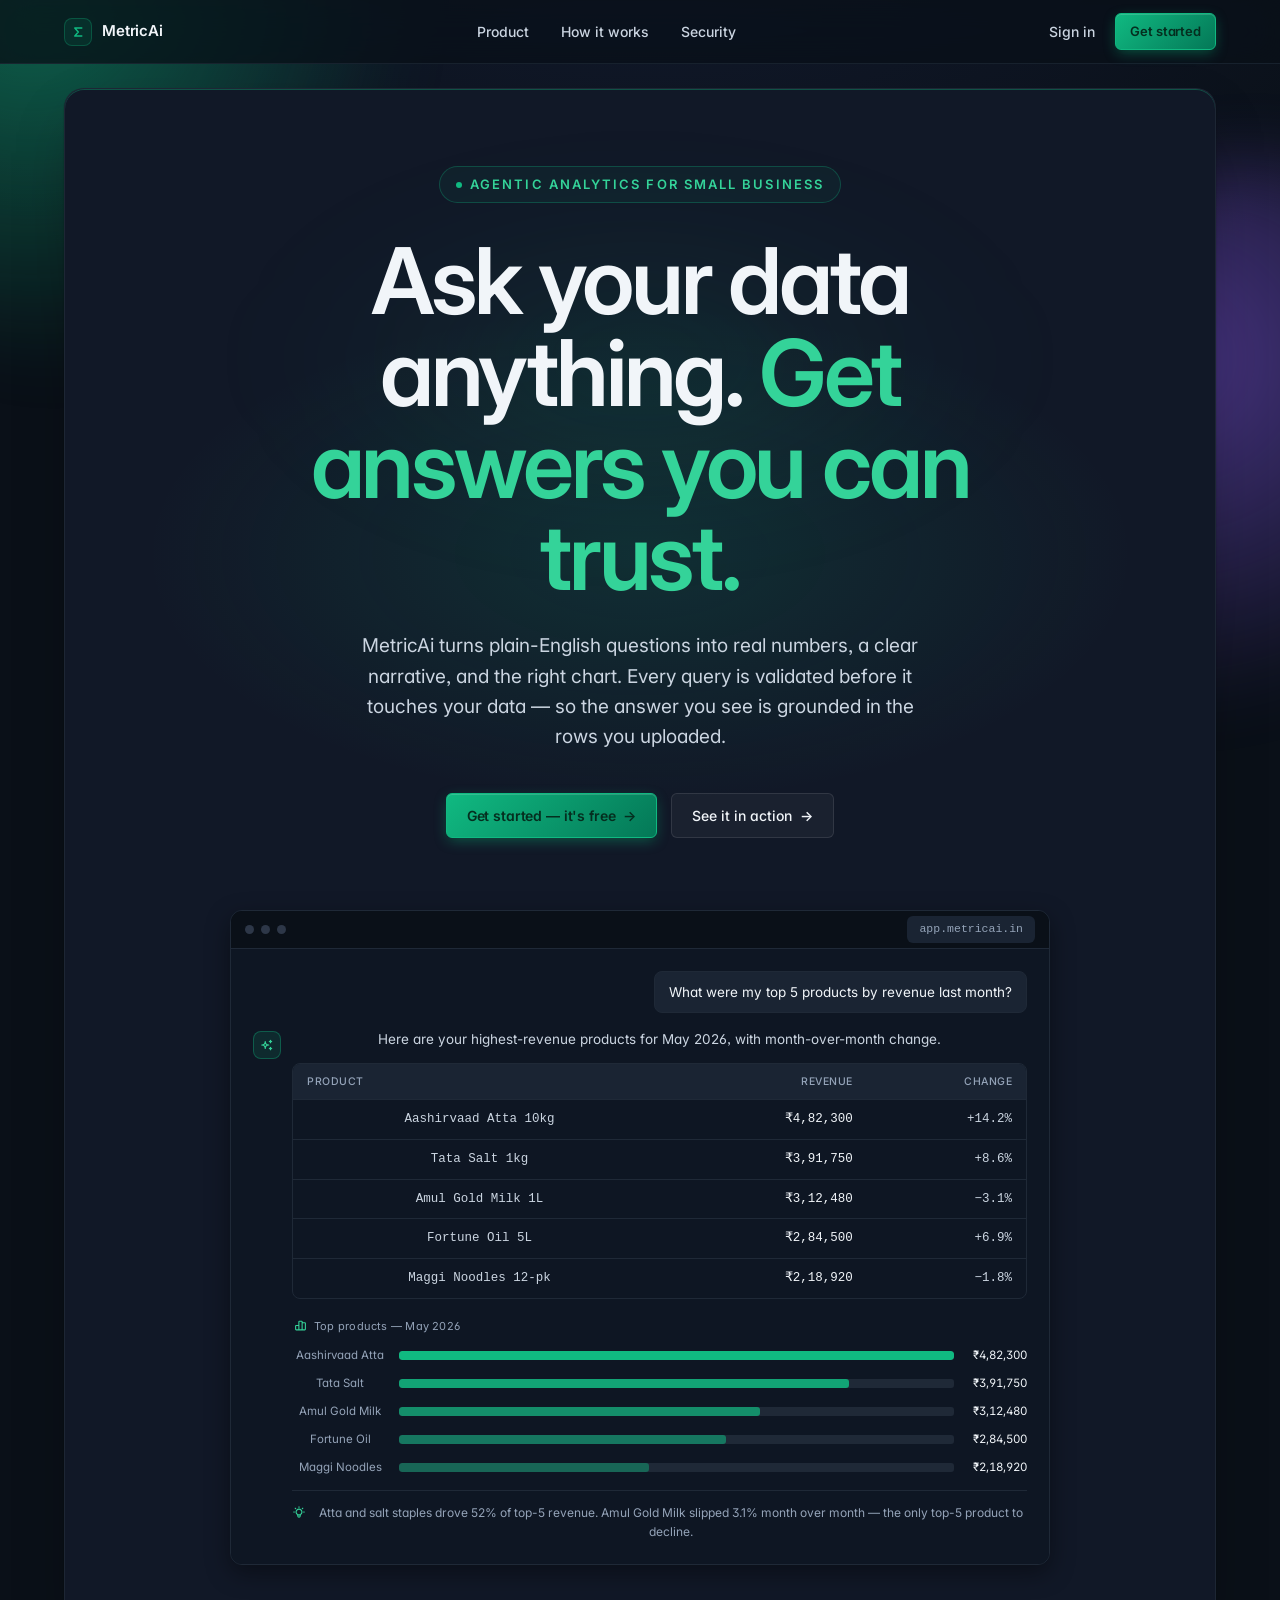
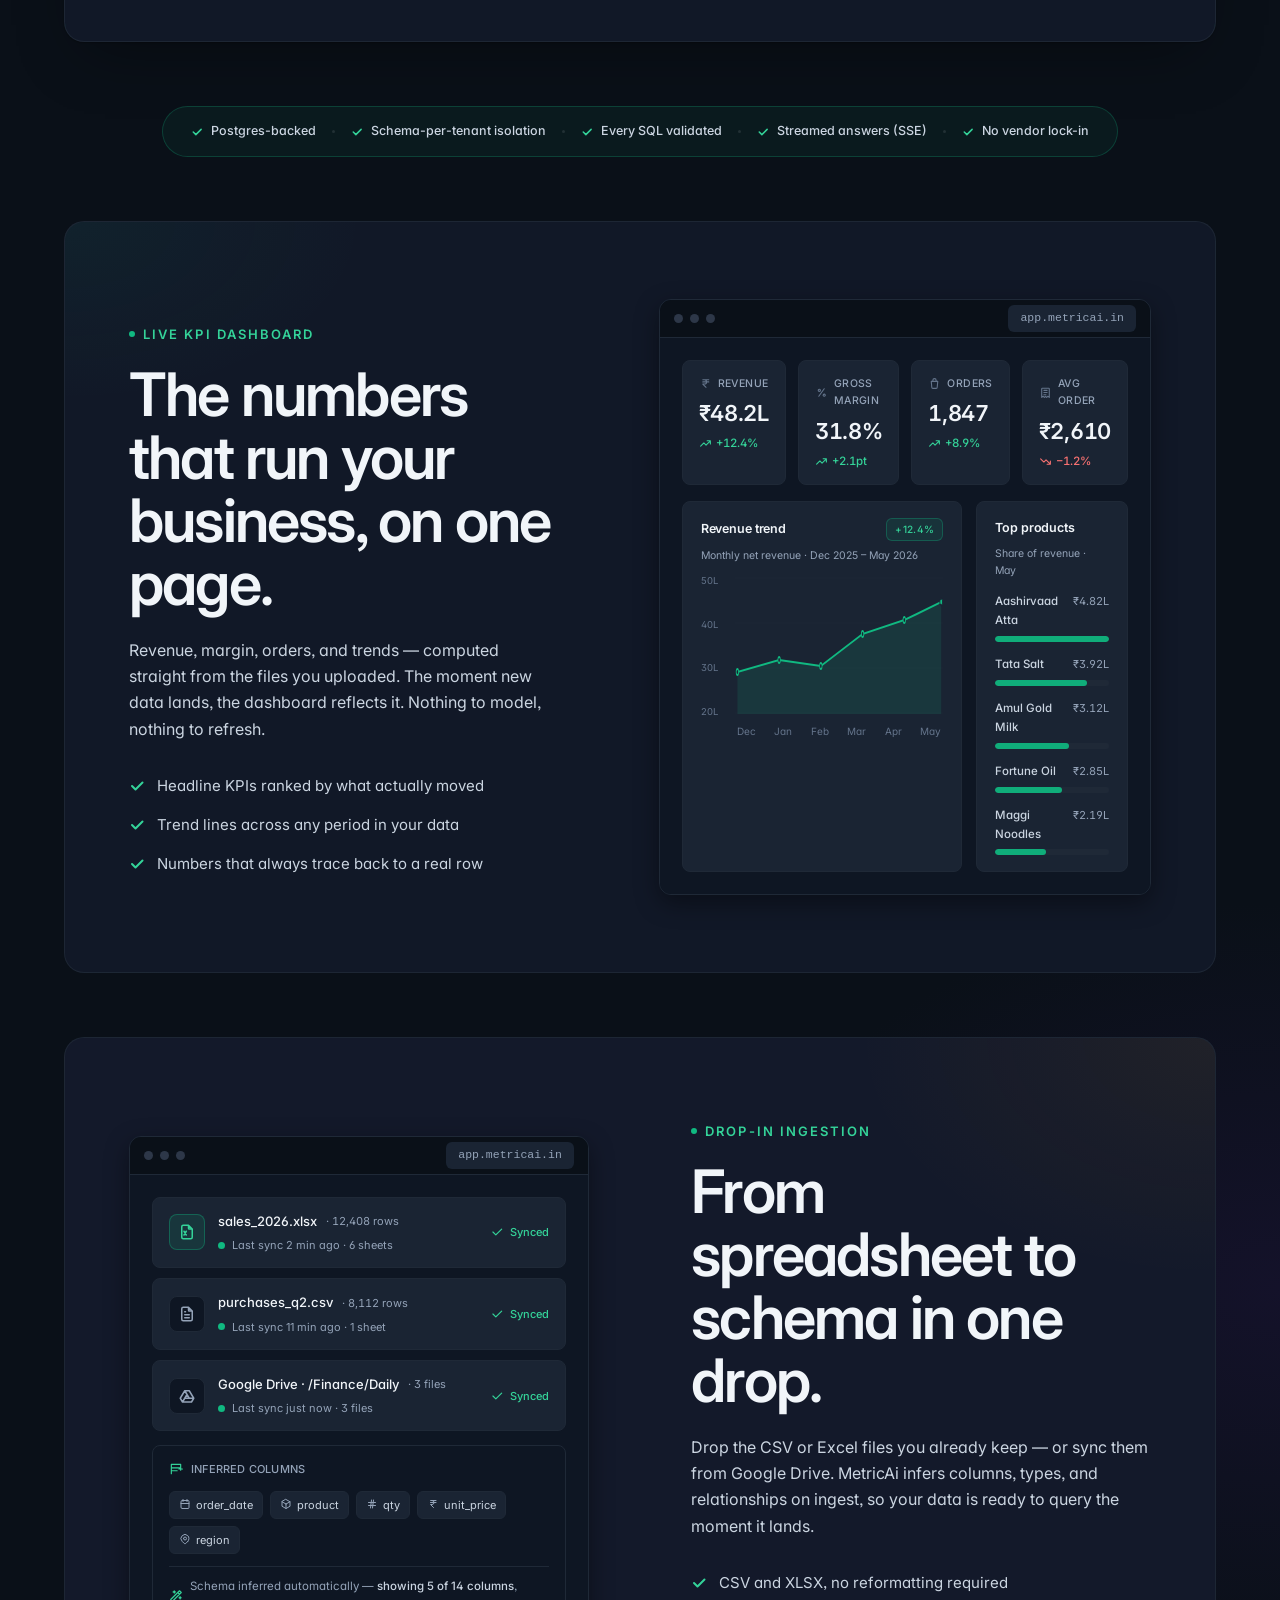
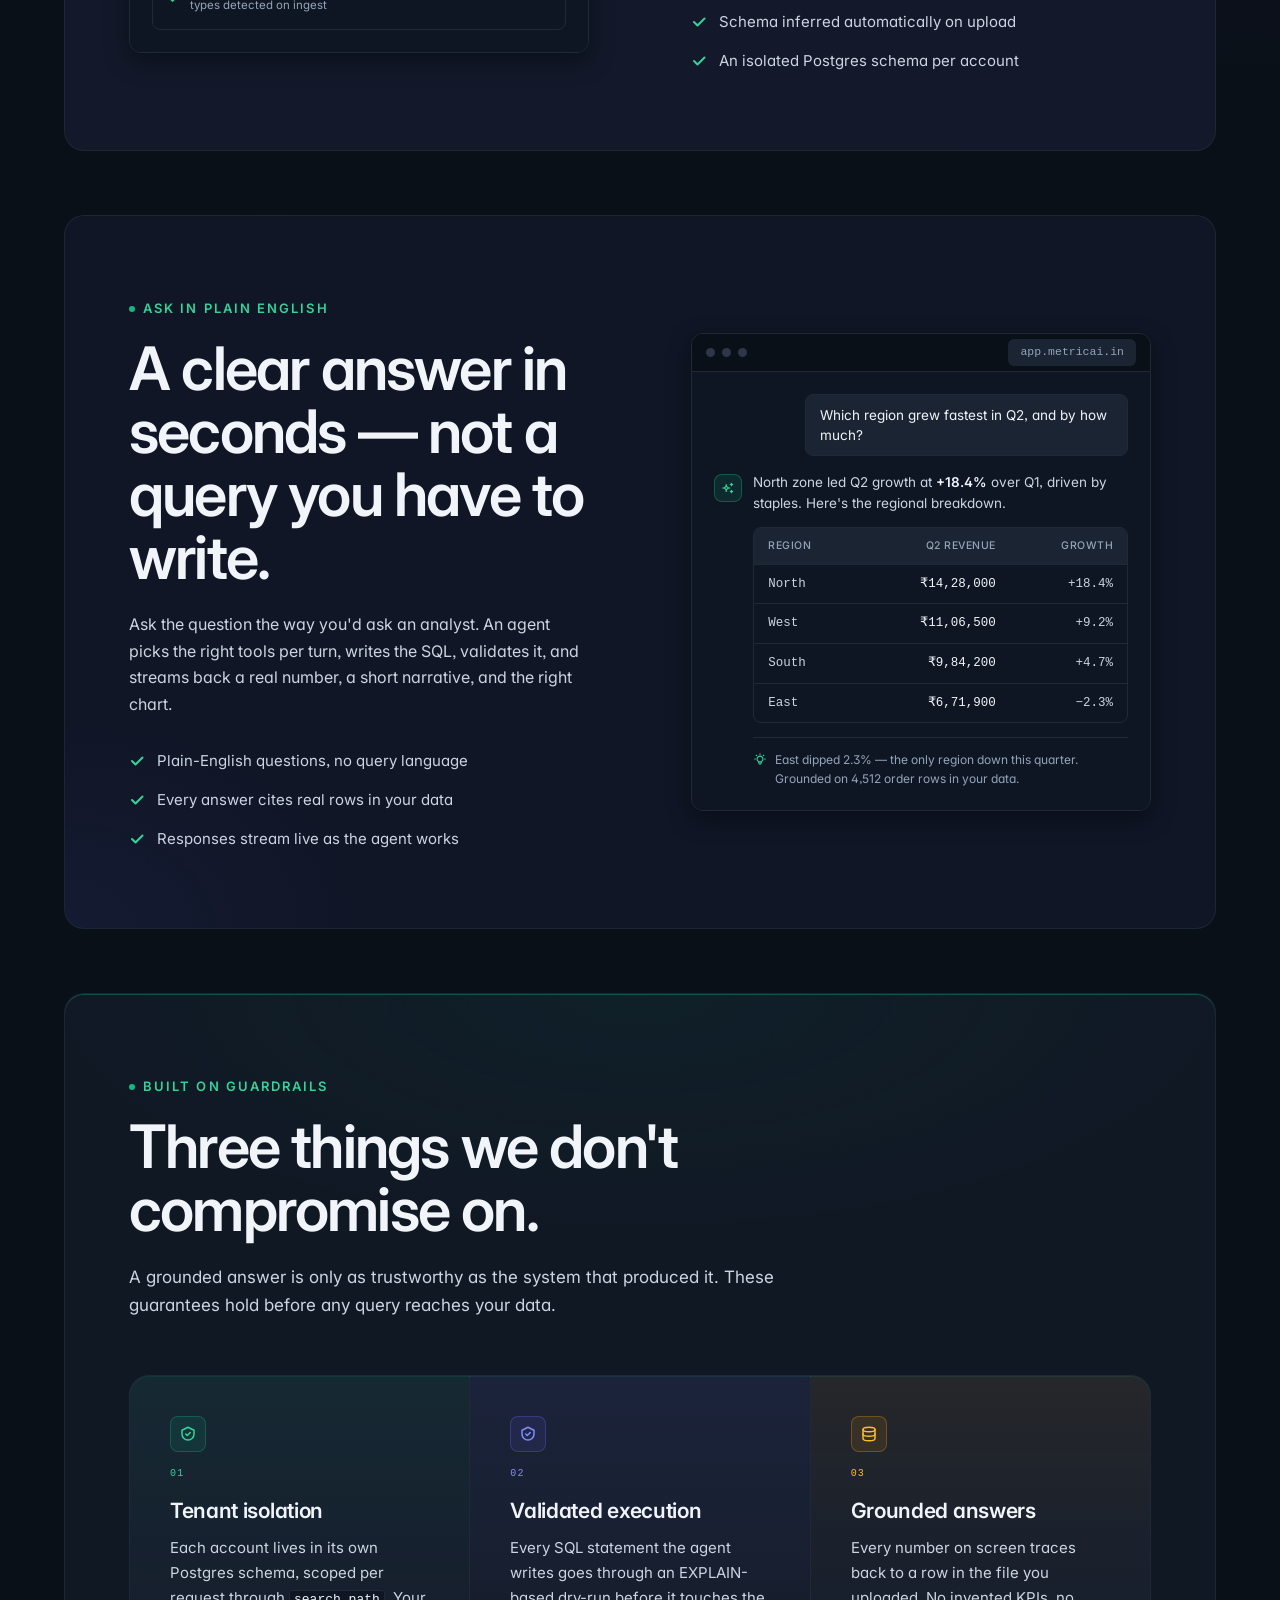
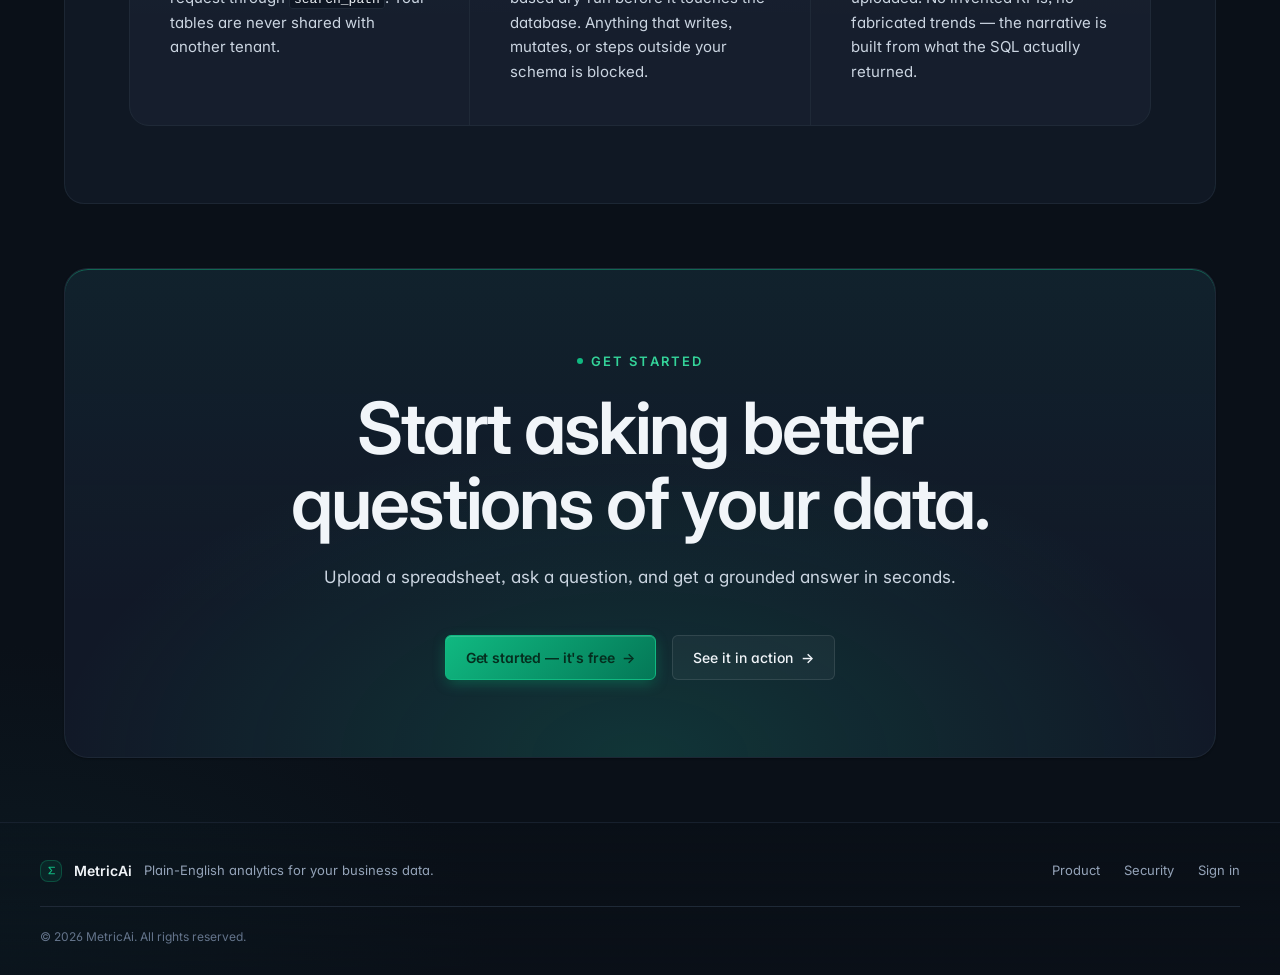
==== index.html @ b3d069b3 "perf: strip GPU-heavy effects for low-end iGPU support - Drop backdrop-filter from all .box variants" ====
<!DOCTYPE html>
<html lang="en">
<head>
  <meta charset="UTF-8" />
  <meta name="viewport" content="width=device-width, initial-scale=1.0" />
  <title>MetricAi — Ask your data, get grounded answers</title>
  <meta name="description" content="MetricAi is an AI analytics platform for small businesses. Upload your sales data, ask questions in plain English, and get grounded answers, narratives, and charts in seconds — no SQL required." />

  <!-- Open Graph -->
  <meta property="og:type" content="website" />
  <meta property="og:title" content="MetricAi — Ask your data, get grounded answers" />
  <meta property="og:description" content="Upload your sales data, ask questions in plain English, and get a real number, a narrative, and a chart in seconds. Every query validated before it runs. Your data stays isolated." />
  <meta property="og:url" content="https://agentic-ai-livid-eta.vercel.app" />
  <meta property="og:site_name" content="MetricAi" />
  <meta property="og:image" content="https://agentic-ai-livid-eta.vercel.app/og.png" />

  <!-- Twitter Card -->
  <meta name="twitter:card" content="summary_large_image" />
  <meta name="twitter:title" content="MetricAi — Ask your data, get grounded answers" />
  <meta name="twitter:description" content="Upload your sales data, ask questions in plain English, and get a real number, a narrative, and a chart in seconds. Every query validated before it runs." />
  <meta name="twitter:image" content="https://agentic-ai-livid-eta.vercel.app/og.png" />

  <!-- Inline SVG favicon: Sigma mark -->
  <link rel="icon" href="data:image/svg+xml,%3Csvg xmlns='http://www.w3.org/2000/svg' viewBox='0 0 48 48'%3E%3Crect width='48' height='48' rx='10' fill='%2309090b'/%3E%3Cpath d='M37 10H13l12 14-12 14h24' fill='none' stroke='%2334d399' stroke-width='5' stroke-linecap='round' stroke-linejoin='round'/%3E%3C/svg%3E" />

  <!-- Fonts -->
  <link rel="preconnect" href="https://fonts.googleapis.com">
  <link rel="preconnect" href="https://fonts.gstatic.com" crossorigin>
  <link href="https://fonts.googleapis.com/css2?family=Inter:wght@400;500;600;700&display=swap" rel="stylesheet">

  <style>
    /* ============================================================
       TOKENS — DARK THEME (deep slate-blue)
    ============================================================ */
    :root {
      /* surfaces */
      --bg-deep:       #0a1018;
      --bg-mid:        #111827;
      --bg-elev:       #1a2433;
      --bg:            #0a1018;
      --bg-soft:       #111827;
      --bg-card:       #1a2433;
      --bg-inset:      #0e1623;

      /* borders */
      --border:        #1f2937;
      --border-strong: #2d3748;

      /* text */
      --text-primary:  #f1f5f9;
      --text-body:     #cbd5e1;
      --text-muted:    #94a3b8;
      --text-faint:    #64748b;

      /* brand */
      --accent:        #10b981;
      --accent-bright: #34d399;
      --accent-deep:   #047857;
      --accent-dim:    rgba(16,185,129,0.10);
      --accent-border: rgba(16,185,129,0.28);
      --accent-tint:   rgba(16,185,129,0.05);

      /* radii */
      --r-sm: 6px;
      --r-md: 8px;
      --r-lg: 12px;

      /* spacing */
      --s-1: 4px;  --s-2: 8px;  --s-3: 12px; --s-4: 16px; --s-5: 24px;
      --s-6: 32px; --s-7: 48px; --s-8: 64px; --s-9: 96px; --s-10: 128px;

      /* shadows */
      --shadow-card: 0 1px 2px rgba(0,0,0,0.25), 0 8px 24px rgba(0,0,0,0.35);
      --shadow-mock: 0 1px 3px rgba(0,0,0,0.30), 0 16px 40px rgba(0,0,0,0.45);
    }

    /* ============================================================
       RESET / BASE
    ============================================================ */
    *, *::before, *::after { box-sizing: border-box; }
    html { scroll-behavior: smooth; -webkit-text-size-adjust: 100%; }
    body {
      margin: 0;
      background:
        radial-gradient(ellipse 1400px 800px at 50% -100px, #131b2e, transparent 60%),
        radial-gradient(ellipse 1000px 700px at 100% 50%, #14122a, transparent 55%),
        radial-gradient(ellipse 900px 600px at 0% 100%, #0c1a22, transparent 55%),
        #0a1018;
      position: relative;
      overflow-x: hidden;
      color: var(--text-body);
      font-family: 'Inter', -apple-system, 'Segoe UI', sans-serif;
      font-feature-settings: 'cv11','ss01','ss03';
      -webkit-font-smoothing: antialiased;
      -moz-osx-font-smoothing: grayscale;
      font-size: 16px;
      line-height: 1.65;
    }
    /* ============================================================
       ANIMATED BACKGROUND BLOBS
    ============================================================ */
    .bg-blobs {
      position: fixed;
      inset: 0;
      z-index: 0;
      pointer-events: none;
      overflow: hidden;
    }
    .bg-blob {
      position: absolute;
      border-radius: 50%;
      filter: blur(35px);
      opacity: 0.5;
      will-change: transform;
    }
    .bg-blob--1 {
      width: 600px; height: 600px;
      background: radial-gradient(circle at 35% 35%, #10b981, transparent 70%);
      top: -220px; left: -180px;
      animation: blobDrift1 60s ease-in-out infinite;
    }
    .bg-blob--2 {
      width: 560px; height: 560px;
      background: radial-gradient(circle at 35% 35%, #8b5cf6, transparent 70%);
      top: 18%; right: -260px;
      animation: blobDrift2 75s ease-in-out infinite;
    }
    @keyframes blobDrift1 {
      0%, 100% { transform: translate3d(0, 0, 0) scale(1); }
      33% { transform: translate3d(60px, 40px, 0) scale(1.1); }
      66% { transform: translate3d(30px, 90px, 0) scale(0.95); }
    }
    @keyframes blobDrift2 {
      0%, 100% { transform: translate3d(0, 0, 0) scale(1); }
      33% { transform: translate3d(-50px, 50px, 0) scale(1.08); }
      66% { transform: translate3d(-90px, -30px, 0) scale(0.92); }
    }
    h1, h2, h3, h4, p { margin: 0; }
    a { color: inherit; text-decoration: none; }
    ul { margin: 0; padding: 0; list-style: none; }
    img, svg { display: block; }
    ::selection { background: rgba(16,185,129,0.30); color: #ffffff; }

    :focus-visible {
      outline: 2px solid var(--accent-bright);
      outline-offset: 2px;
      border-radius: 3px;
    }

    /* ============================================================
       LAYOUT PRIMITIVES
    ============================================================ */
    .container {
      max-width: 1200px;
      margin-inline: auto;
      padding-inline: 24px;
      position: relative;
      z-index: 1;
    }
    .section {
      padding-block: 0;
      scroll-margin-top: 80px;
    }
    #top { scroll-margin-top: 80px; }
    .section-head {
      max-width: 720px;
      margin-bottom: 56px;
    }
    .kicker {
      font-size: 13px;
      font-weight: 600;
      line-height: 1;
      letter-spacing: 0.16em;
      text-transform: uppercase;
      color: var(--accent-bright);
      margin-bottom: 22px;
      display: inline-flex;
      align-items: center;
      gap: 8px;
    }
    .kicker--dot::before {
      content: "";
      width: 6px;
      height: 6px;
      border-radius: 50%;
      background: var(--accent);
    }
    .h2 {
      font-size: clamp(36px, 5vw, 60px);
      font-weight: 600;
      line-height: 1.05;
      letter-spacing: -0.03em;
      color: var(--text-primary);
    }
    .lede {
      margin-top: 22px;
      font-size: 17px;
      line-height: 1.65;
      color: var(--text-body);
      max-width: 660px;
    }

    /* ============================================================
       BOX — bordered card container for major page sections
    ============================================================ */
    .box {
      background: #111827;
      border: 1px solid rgba(31, 41, 55, 0.85);
      border-radius: 20px;
      padding: clamp(40px, 6vw, 80px) clamp(28px, 5vw, 64px);
      position: relative;
      overflow: hidden;
      z-index: 1;
    }
    .box--soft { background: var(--bg-soft); }
    .box--accent-frame {
      box-shadow: inset 0 1px 0 var(--accent-border);
    }
    /* HERO box — strengthen inner emerald halo over solid base */
    .box.hero {
      background:
        radial-gradient(ellipse 760px 380px at 50% 30%, rgba(16,185,129,0.14), transparent 65%),
        #111827;
      box-shadow:
        inset 0 1px 0 rgba(16,185,129,0.35),
        0 1px 2px rgba(0,0,0,0.3),
        0 24px 60px -20px rgba(0,0,0,0.4);
    }
    /* FEATURE 1 (dashboard) — soft top-left emerald glow */
    .box.feature-1 {
      background:
        radial-gradient(ellipse 500px 300px at 0% 0%, rgba(16,185,129,0.06), transparent 60%),
        #111827;
    }
    /* FEATURE 2 (ingestion) — warm amber tint */
    .box.feature-2 {
      background:
        radial-gradient(ellipse 600px 400px at 100% 0%, rgba(245,158,11,0.06), transparent 60%),
        #13192a;
    }
    /* FEATURE 3 (assistant chat) — cool indigo tint */
    .box.feature-3 {
      background:
        radial-gradient(ellipse 500px 350px at 0% 100%, rgba(99,102,241,0.06), transparent 60%),
        #101626;
    }
    /* SECURITY box — soft mint with stronger emerald hairline top */
    .box.security {
      background:
        radial-gradient(ellipse 1000px 400px at 50% 0%, rgba(16,185,129,0.05), transparent 60%),
        #101824;
      box-shadow:
        inset 0 1px 0 rgba(16,185,129,0.35);
    }
    /* Mockup boxes inside features — single-layer depth shadow */
    .box .mk-win {
      box-shadow: 0 8px 24px rgba(0,0,0,0.4);
    }
    .section + .section { margin-top: clamp(32px, 5vw, 64px); }
    .section:first-of-type { margin-top: 24px; }
    .section:last-of-type { margin-bottom: clamp(32px, 5vw, 64px); }

    /* ============================================================
       NAV
    ============================================================ */
    .nav {
      position: sticky;
      top: 0;
      z-index: 50;
      height: 64px;
      background: rgba(10, 16, 24, 0.78);
      backdrop-filter: saturate(140%) blur(16px);
      -webkit-backdrop-filter: saturate(140%) blur(16px);
      border-bottom: 1px solid rgba(31, 41, 55, 0.7);
    }
    .nav__inner {
      max-width: 1200px;
      margin: 0 auto;
      padding: 0 24px;
      height: 100%;
      display: flex;
      align-items: center;
      justify-content: space-between;
      gap: 24px;
    }
    .brand {
      display: flex;
      align-items: center;
      gap: 10px;
      flex-shrink: 0;
      border-radius: var(--r-md);
      transition: opacity 0.15s ease;
    }
    .brand:hover { opacity: 0.78; }
    .brand:focus-visible {
      outline: 2px solid var(--accent-bright);
      outline-offset: 3px;
    }
    .sigma {
      width: 28px;
      height: 28px;
      border-radius: var(--r-md);
      background: var(--accent-dim);
      border: 1px solid var(--accent-border);
      display: flex;
      align-items: center;
      justify-content: center;
      flex-shrink: 0;
    }
    .sigma svg { width: 14px; height: 14px; }
    .brand__name {
      font-size: 15px;
      font-weight: 600;
      color: var(--text-primary);
      letter-spacing: -0.01em;
    }
    .nav__links {
      display: flex;
      align-items: center;
      gap: 32px;
    }
    .nav__link {
      font-size: 14px;
      font-weight: 500;
      color: var(--text-body);
      transition: color 0.15s ease;
    }
    .nav__link:hover { color: var(--text-primary); }
    .nav__right {
      display: flex;
      align-items: center;
      gap: 20px;
      flex-shrink: 0;
    }
    .nav__signin {
      font-size: 14px;
      font-weight: 500;
      color: var(--text-body);
      transition: color 0.15s ease;
    }
    .nav__signin:hover { color: var(--text-primary); }

    /* ============================================================
       BUTTONS
    ============================================================ */
    .btn {
      display: inline-flex;
      align-items: center;
      gap: 8px;
      font-size: 14px;
      border-radius: var(--r-sm);
      cursor: pointer;
      white-space: nowrap;
      transition: background 0.15s ease, border-color 0.15s ease, color 0.15s ease, box-shadow 0.15s ease;
    }
    .btn--primary {
      background: linear-gradient(135deg, #10b981, #047857);
      color: #052e1f;
      font-weight: 600;
      letter-spacing: -0.01em;
      padding: 10px 20px;
      border: 1px solid var(--accent);
      box-shadow:
        0 1px 0 rgba(255,255,255,0.15) inset,
        0 4px 14px -2px rgba(16,185,129,0.45),
        0 2px 4px rgba(0,0,0,0.2);
      transition: transform 0.2s ease, box-shadow 0.2s ease, background 0.2s ease;
    }
    .btn--primary:hover {
      background: linear-gradient(135deg, #34d399, #10b981);
      border-color: var(--accent-bright);
      box-shadow:
        0 1px 0 rgba(255,255,255,0.2) inset,
        0 8px 24px -2px rgba(16,185,129,0.55),
        0 2px 4px rgba(0,0,0,0.25);
      transform: translateY(-1px);
    }
    .btn--primary:active { transform: translateY(0); }
    .btn--secondary {
      background: rgba(255,255,255,0.04);
      color: var(--text-primary);
      font-weight: 500;
      padding: 10px 20px;
      border: 1px solid rgba(255,255,255,0.10);
    }
    .btn--secondary:hover {
      background: rgba(255,255,255,0.07);
      border-color: rgba(255,255,255,0.18);
    }
    .btn--sm {
      padding: 7px 14px;
      font-size: 13px;
    }
    .btn__arrow { font-weight: 600; }

    /* ============================================================
       HERO
    ============================================================ */
    .hero {
      position: relative;
      text-align: center;
      box-shadow: inset 0 1px 0 rgba(16,185,129,0.35);
    }
    /* soft emerald halo behind the headline (tightened to sit behind H1) */
    .hero::before {
      content: "";
      position: absolute;
      top: 80px;
      left: 50%;
      transform: translateX(-50%);
      width: 820px;
      height: 380px;
      background: radial-gradient(ellipse at center, rgba(16,185,129,0.12) 0%, rgba(16,185,129,0.04) 38%, transparent 68%);
      filter: blur(50px);
      pointer-events: none;
      z-index: 0;
    }
    .hero__inner {
      position: relative;
      z-index: 1;
      max-width: 820px;
      margin: 0 auto;
    }
    .hero__eyebrow {
      display: inline-flex;
      align-items: center;
      gap: 8px;
      font-size: 13px;
      font-weight: 600;
      letter-spacing: 0.16em;
      text-transform: uppercase;
      color: var(--accent-bright);
      background: rgba(16,185,129,0.06);
      border: 1px solid var(--accent-border);
      padding: 7px 16px;
      border-radius: 999px;
      margin-bottom: 32px;
    }
    .hero__eyebrow::before {
      content: "";
      width: 6px;
      height: 6px;
      border-radius: 50%;
      background: var(--accent);
    }
    .hero h1 {
      font-size: clamp(48px, 7.5vw, 92px);
      font-weight: 600;
      line-height: 1.0;
      letter-spacing: -0.035em;
      color: var(--text-primary);
      max-width: 880px;
      margin-inline: auto;
    }
    /* accent-bright keeps AA contrast on dark background */
    .hero h1 .accent-text { color: var(--accent-bright); }
    .hero__sub {
      margin: 28px auto 0;
      font-size: 19px;
      font-weight: 400;
      line-height: 1.6;
      color: var(--text-body);
      max-width: 580px;
    }
    .hero__cta {
      display: flex;
      flex-wrap: wrap;
      gap: 14px;
      justify-content: center;
      margin-top: 40px;
    }
    .hero__media {
      position: relative;
      max-width: 960px;
      margin: 72px auto 0;
      z-index: 1;
    }
    /* The mockup inside the hero box gets a softer hairline since the box already frames it */
    .hero__media .mk-win {
      border-color: var(--border);
    }

    /* ============================================================
       TRUST STRIP — slim pill-box
    ============================================================ */
    .strip {
      display: flex;
      justify-content: center;
    }
    .strip__pill {
      display: inline-flex;
      flex-wrap: wrap;
      align-items: center;
      justify-content: center;
      gap: 8px 16px;
      background: rgba(16,185,129,0.06);
      border: 1px solid rgba(16,185,129,0.25);
      border-radius: 999px;
      padding: 14px 28px;
      max-width: 100%;
    }
    .strip__item {
      display: inline-flex;
      align-items: center;
      gap: 8px;
      font-size: 12.5px;
      font-weight: 500;
      color: var(--text-body);
      white-space: nowrap;
    }
    .strip__item svg { width: 12px; height: 12px; flex-shrink: 0; color: var(--accent-bright); }
    .strip__sep {
      width: 3px;
      height: 3px;
      border-radius: 50%;
      background: rgba(255,255,255,0.10);
    }

    /* ============================================================
       FEATURE DEEP-DIVE
    ============================================================ */
    .feature {
      display: grid;
      grid-template-columns: 1fr 1fr;
      gap: clamp(48px, 8vw, 120px);
      align-items: center;
    }
    .feature--rev .feature__media { order: -1; }
    .feature__text { max-width: 520px; }
    .feature__body {
      margin-top: 22px;
      font-size: 16px;
      line-height: 1.65;
      color: var(--text-body);
    }
    .checklist {
      margin-top: 32px;
      display: flex;
      flex-direction: column;
      gap: 14px;
    }
    .checklist li {
      display: flex;
      gap: 12px;
      align-items: flex-start;
      font-size: 15px;
      color: var(--text-body);
    }
    .checklist svg {
      width: 16px;
      height: 16px;
      flex-shrink: 0;
      margin-top: 4px;
      color: var(--accent-bright);
    }
    /* Mockups inside a box drop their own outer border — the box frames them */
    .box .feature__media .mk-win {
      border-color: var(--border);
    }

    /* ============================================================
       3-UP SECURITY GRID
    ============================================================ */
    .grid3 {
      border: 1px solid var(--border);
      border-radius: 20px;
      overflow: hidden;
      display: grid;
      grid-template-columns: repeat(3, 1fr);
      gap: 1px;
      background: var(--border);
      box-shadow: inset 0 1px 0 var(--accent-border);
    }
    .cell {
      background: rgba(17,24,39,0.6);
      padding: 40px;
      transition: background 0.15s ease;
    }
    .cell:hover { background: rgba(17,24,39,0.78); }
    /* Tinted cells — emerald / indigo / amber */
    .cell--emerald {
      background: linear-gradient(180deg, rgba(16,185,129,0.07), transparent 70%), rgba(17,24,39,0.6);
    }
    .cell--indigo {
      background: linear-gradient(180deg, rgba(99,102,241,0.07), transparent 70%), rgba(17,24,39,0.6);
    }
    .cell--amber {
      background: linear-gradient(180deg, rgba(245,158,11,0.07), transparent 70%), rgba(17,24,39,0.6);
    }
    .cell__icon {
      display: inline-flex;
      align-items: center;
      justify-content: center;
      width: 36px;
      height: 36px;
      border-radius: 8px;
      background: rgba(16,185,129,0.10);
      border: 1px solid rgba(16,185,129,0.30);
      color: var(--accent-bright);
      margin-bottom: 14px;
      line-height: 0;
    }
    .cell__icon svg { width: 18px; height: 18px; display: block; }
    /* Indigo / amber icon variants for cells 2 and 3 */
    .cell--indigo .cell__icon {
      color: #818cf8;
      background: rgba(99,102,241,0.10);
      border-color: rgba(99,102,241,0.30);
    }
    .cell--amber .cell__icon {
      color: #fbbf24;
      background: rgba(245,158,11,0.10);
      border-color: rgba(245,158,11,0.30);
    }
    .cell--indigo .cell__index { color: #818cf8; }
    .cell--amber .cell__index { color: #fbbf24; }
    .cell__index {
      font-family: ui-monospace, 'SF Mono', Consolas, monospace;
      font-size: 10px;
      font-weight: 500;
      letter-spacing: 0.12em;
      color: var(--accent-bright);
      text-transform: uppercase;
    }
    .cell h4 {
      margin-top: 14px;
      font-size: 21px;
      font-weight: 600;
      line-height: 1.3;
      letter-spacing: -0.015em;
      color: var(--text-primary);
    }
    .cell p {
      margin-top: 12px;
      font-size: 15px;
      line-height: 1.65;
      color: var(--text-body);
    }

    /* ============================================================
       CTA BAND — boxed with soft emerald gradient inside
    ============================================================ */
    .cta {
      background:
        radial-gradient(ellipse 900px 500px at 50% 100%, rgba(16,185,129,0.18), transparent 65%),
        linear-gradient(180deg, rgba(16,185,129,0.06), transparent 70%),
        #111827;
      box-shadow:
        inset 0 1px 0 rgba(16,185,129,0.45),
        0 1px 2px rgba(0,0,0,0.3);
      border-radius: 24px;
      text-align: center;
    }
    .cta h2 {
      font-size: clamp(40px, 6vw, 72px);
      font-weight: 600;
      line-height: 1.05;
      letter-spacing: -0.03em;
      color: var(--text-primary);
      max-width: 820px;
      margin-inline: auto;
    }
    .cta .lede { margin-inline: auto; }
    .cta__actions {
      margin-top: 44px;
      display: flex;
      flex-wrap: wrap;
      gap: 16px;
      justify-content: center;
    }

    /* ============================================================
       FOOTER
    ============================================================ */
    .footer {
      margin-top: clamp(32px, 5vw, 64px);
      border-top: 1px solid rgba(31, 41, 55, 0.7);
      padding: 36px 24px 28px;
      background: linear-gradient(180deg, transparent, rgba(10,16,24,0.5));
      position: relative;
      z-index: 1;
    }
    .footer__inner { max-width: 1200px; margin: 0 auto; }
    .footer__row {
      display: flex;
      align-items: center;
      justify-content: space-between;
      gap: 24px;
      flex-wrap: wrap;
    }
    .footer__brand {
      display: flex;
      align-items: center;
      gap: 12px;
      flex-wrap: wrap;
    }
    .footer .sigma { width: 22px; height: 22px; border-radius: var(--r-md); }
    .footer .sigma svg { width: 11px; height: 11px; }
    .footer__name { font-size: 14px; font-weight: 600; color: var(--text-primary); }
    .footer__tag { font-size: 13px; color: var(--text-muted); }
    .footer__links {
      display: flex;
      align-items: center;
      gap: 24px;
      flex-wrap: wrap;
    }
    .footer__links a {
      font-size: 13px;
      color: var(--text-muted);
      transition: color 0.15s ease;
    }
    .footer__links a:hover { color: var(--text-body); }
    .footer__bottom {
      margin-top: 24px;
      padding-top: 20px;
      border-top: 1px solid var(--border);
    }
    .footer__copy { font-size: 12px; color: var(--text-faint); }

    /* ============================================================
       REVEAL ANIMATION
    ============================================================ */
    .reveal {
      opacity: 0;
      transform: translateY(10px);
      transition: opacity 0.5s ease, transform 0.5s ease;
    }
    .reveal.is-visible {
      opacity: 1;
      transform: translateY(0);
    }
    @media (prefers-reduced-motion: reduce) {
      .reveal { opacity: 1; transform: none; transition: none; }
      html { scroll-behavior: auto; }
    }

    /* ============================================================
       RESPONSIVE
    ============================================================ */
    @media (max-width: 860px) {
      .section-head { margin-bottom: 40px; }
      .hero__sub { font-size: 17px; }
      .hero__media { margin-top: 56px; }
      .feature {
        grid-template-columns: 1fr;
        gap: 48px;
      }
      .feature--rev .feature__media { order: 0; }
      .feature__text, .feature__media { max-width: 100%; }
      .grid3 { grid-template-columns: 1fr; }
      .cell { padding: 32px 28px; }
      .box { border-radius: 16px; }
      .cta { border-radius: 18px; }
      .grid3 { border-radius: 16px; }
    }
    @media (max-width: 760px) {
      .nav__links { display: none; }
    }
    @media (max-width: 640px) {
      .footer__row { flex-direction: column; align-items: flex-start; gap: 24px; }
      .mk-body { padding: 14px; }
    }

    /* ============================================================
       MOCKUP STYLES (prefixed mk-) — DARK THEME
    ============================================================ */
    .mk-win{
      background:var(--bg-inset);
      border:1px solid var(--border);
      border-radius:var(--r-lg);
      box-shadow: var(--shadow-mock);
      overflow:hidden;
      font-family:'Inter',-apple-system,system-ui,sans-serif;
      color: var(--text-primary);
      -webkit-font-smoothing:antialiased;
    }
    /* Inline-SVG icon wrapper */
    .ti{display:inline-flex;align-items:center;justify-content:center;width:1em;height:1em;font-size:1em;flex:0 0 auto;line-height:0}
    .ti svg{width:1em;height:1em;display:block;stroke:currentColor;fill:none}
    .mk-bar{
      height:38px;
      display:flex;
      align-items:center;
      gap:14px;
      padding:0 14px;
      border-bottom:1px solid var(--border);
      background:var(--bg-deep);
    }
    .mk-dots{display:flex;gap:7px}
    .mk-dot{width:9px;height:9px;border-radius:50%;background:var(--border-strong)}
    .mk-url{
      margin-left:auto;
      background:var(--bg-elev);
      border-radius:6px;
      font-family:ui-monospace,'SF Mono',Consolas,monospace;
      font-size:11.5px;
      color:var(--text-muted);
      padding:4px 12px;
    }
    .mk-body{background:var(--bg-inset);padding:22px}
    .mk-pos{color:#34d399}
    .mk-neg{color:#f87171}

    /* ---- A: assistant chat ---- */
    .mk-chat{display:flex;flex-direction:column;gap:16px}
    .mk-urow{display:flex;justify-content:flex-end}
    .mk-ubub{
      background:var(--bg-elev);
      border:1px solid var(--border);
      color:var(--text-primary);
      font-size:13.5px;
      line-height:1.5;
      padding:10px 14px;
      border-radius:8px;
      max-width:78%;
    }
    .mk-arow{display:flex;gap:11px;align-items:flex-start}
    .mk-av{
      flex:0 0 28px;
      width:28px;
      height:28px;
      border-radius:8px;
      background:rgba(16,185,129,0.12);
      border:1px solid rgba(16,185,129,0.35);
      display:flex;
      align-items:center;
      justify-content:center;
      color:#34d399;
      font-size:14px;
      margin-top:2px;
    }
    .mk-abody{flex:1;min-width:0}
    .mk-intro{
      font-size:13.5px;
      line-height:1.55;
      color:var(--text-body);
      margin-bottom:13px;
    }
    .mk-intro strong{color:var(--text-primary);font-weight:600}
    .mk-card{
      background:var(--bg-inset);
      border:1px solid var(--border);
      border-radius:8px;
      overflow:hidden;
      overflow-x:auto;
      -webkit-overflow-scrolling:touch;
    }
    .mk-tbl{
      width:100%;
      border-collapse:collapse;
      font-size:12.5px;
      font-family:ui-monospace,'SF Mono',Consolas,monospace;
    }
    .mk-tbl thead th{
      font-size:10.5px;
      letter-spacing:.5px;
      text-transform:uppercase;
      color:var(--text-muted);
      font-weight:500;
      text-align:left;
      padding:9px 14px;
      border-bottom:1px solid var(--border);
      background:var(--bg-elev);
      font-family:'Inter',sans-serif;
    }
    .mk-tbl thead th.mk-r,.mk-tbl td.mk-r{text-align:right}
    .mk-tbl tbody td{
      padding:9px 14px;
      border-bottom:1px solid var(--border);
      color:var(--text-body);
    }
    .mk-tbl tbody tr:last-child td{border-bottom:none}
    .mk-tbl .mk-pn{color:var(--text-body);font-variant-numeric:tabular-nums}
    .mk-tbl .mk-rev{
      color:var(--text-primary);
      font-variant-numeric:tabular-nums;
      font-weight:500;
    }
    .mk-charttitle{
      font-size:11px;
      color:var(--text-muted);
      margin:18px 2px 11px;
      display:flex;
      align-items:center;
      gap:7px;
      letter-spacing:.02em;
    }
    .mk-charttitle .ti{font-size:13px;color:#34d399}
    .mk-bars{display:flex;flex-direction:column;gap:9px}
    .mk-brow{
      display:grid;
      grid-template-columns:96px 1fr auto;
      align-items:center;
      gap:11px;
    }
    .mk-blab{
      font-size:11.5px;
      color:var(--text-muted);
      white-space:nowrap;
      overflow:hidden;
      text-overflow:ellipsis;
    }
    .mk-btrack{
      height:9px;
      background:var(--border);
      border-radius:3px;
      overflow:hidden;
    }
    .mk-bfill{
      height:100%;
      background:#10b981;
      border-radius:3px;
    }
    .mk-bval{
      font-size:11.5px;
      color:var(--text-primary);
      font-variant-numeric:tabular-nums;
      min-width:62px;
      text-align:right;
    }
    .mk-insight{
      margin-top:14px;
      padding-top:13px;
      border-top:1px solid var(--border);
      font-size:12px;
      color:var(--text-muted);
      line-height:1.55;
      display:flex;
      gap:8px;
      align-items:flex-start;
    }
    .mk-insight .ti{
      color:#34d399;
      font-size:14px;
      margin-top:1px;
      flex:0 0 auto;
    }

    /* ---- B: dashboard ---- */
    .mk-kpis{
      display:grid;
      grid-template-columns:repeat(4,1fr);
      gap:12px;
      margin-bottom:16px;
    }
    .mk-kpi{
      background:var(--bg-elev);
      border:1px solid var(--border);
      border-radius:8px;
      padding:14px 16px;
    }
    .mk-klab{
      font-size:10.5px;
      letter-spacing:.4px;
      text-transform:uppercase;
      color:var(--text-muted);
      margin-bottom:10px;
      display:flex;
      align-items:center;
      gap:6px;
      font-weight:500;
    }
    .mk-klab .ti{font-size:13px;color:var(--text-faint)}
    .mk-knum{
      font-size:22px;
      font-weight:600;
      letter-spacing:-.3px;
      color:var(--text-primary);
      font-variant-numeric:tabular-nums;
      line-height:1;
    }
    .mk-kdelta{
      font-size:11.5px;
      margin-top:10px;
      font-variant-numeric:tabular-nums;
      display:flex;
      align-items:center;
      gap:4px;
      font-weight:500;
    }
    .mk-kdelta .ti{font-size:13px}
    .mk-grid2{
      display:grid;
      grid-template-columns:1.85fr 1fr;
      gap:14px;
    }
    .mk-panel{
      background:var(--bg-elev);
      border:1px solid var(--border);
      border-radius:8px;
      padding:16px 18px;
    }
    .mk-phead{
      display:flex;
      align-items:center;
      justify-content:space-between;
      margin-bottom:6px;
    }
    .mk-ptitle{
      font-size:12.5px;
      color:var(--text-primary);
      font-weight:600;
      letter-spacing:-.01em;
    }
    .mk-ptag{
      font-size:10px;
      color:#34d399;
      background:rgba(16,185,129,0.10);
      border:1px solid rgba(16,185,129,0.30);
      padding:2px 8px;
      border-radius:6px;
      letter-spacing:.3px;
      font-weight:500;
    }
    .mk-psub{
      font-size:10.5px;
      color:var(--text-muted);
      margin-bottom:12px;
    }
    .mk-chartwrap{position:relative;padding-left:34px}
    .mk-xaxis{
      display:flex;
      justify-content:space-between;
      margin-top:7px;
      padding:0 2px;
    }
    .mk-xaxis span{font-size:10px;color:var(--text-faint)}
    .mk-yax{
      position:absolute;
      left:0;
      top:0;
      height:140px;
      display:flex;
      flex-direction:column;
      justify-content:space-between;
      pointer-events:none;
    }
    .mk-yax span{font-size:9.5px;color:var(--text-faint);line-height:1}
    .mk-toplist{display:flex;flex-direction:column;gap:13px}
    .mk-tlhead{
      display:flex;
      justify-content:space-between;
      align-items:baseline;
      margin-bottom:6px;
    }
    .mk-tlname{font-size:11.5px;color:var(--text-body);font-weight:500}
    .mk-tlval{font-size:11px;color:var(--text-muted);font-variant-numeric:tabular-nums}
    .mk-tltrack{
      height:6px;
      background:var(--border);
      border-radius:3px;
      overflow:hidden;
    }
    .mk-tlfill{
      height:100%;
      background:#10b981;
      border-radius:3px;
      opacity:.92;
    }

    /* ---- C: pipeline ---- */
    .mk-src{display:flex;flex-direction:column;gap:10px}
    .mk-srow{
      display:flex;
      align-items:center;
      gap:13px;
      background:var(--bg-elev);
      border:1px solid var(--border);
      border-radius:8px;
      padding:13px 16px;
    }
    .mk-sicon{
      flex:0 0 36px;
      width:36px;
      height:36px;
      border-radius:8px;
      display:flex;
      align-items:center;
      justify-content:center;
      font-size:18px;
    }
    .mk-sicon.xls{background:rgba(16,185,129,0.12);border:1px solid rgba(16,185,129,0.35);color:#34d399}
    .mk-sicon.csv{background:var(--bg-inset);border:1px solid var(--border);color:var(--text-muted)}
    .mk-sicon.drv{background:var(--bg-inset);border:1px solid var(--border);color:var(--text-muted)}
    .mk-sinfo{flex:1;min-width:0}
    .mk-sname{
      font-size:13px;
      color:var(--text-primary);
      font-weight:500;
      display:flex;
      align-items:center;
      gap:9px;
      flex-wrap:wrap;
    }
    .mk-srows{
      font-size:11px;
      color:var(--text-muted);
      font-weight:400;
      font-variant-numeric:tabular-nums;
    }
    .mk-smeta{
      font-size:11px;
      color:var(--text-muted);
      margin-top:4px;
      display:flex;
      align-items:center;
      gap:7px;
    }
    .mk-sdot{
      width:7px;
      height:7px;
      border-radius:50%;
      flex:0 0 auto;
    }
    .mk-sdot.ok{background:#10b981}
    .mk-status{
      font-size:11px;
      display:flex;
      align-items:center;
      gap:6px;
      flex:0 0 auto;
      padding-left:6px;
      font-weight:500;
    }
    .mk-status.ok{color:#34d399}
    .mk-status .ti{font-size:14px}
    .mk-schema{
      margin-top:14px;
      background:var(--bg-inset);
      border:1px solid var(--border);
      border-radius:8px;
      padding:14px 16px;
    }
    .mk-schtop{
      display:flex;
      align-items:center;
      gap:8px;
      margin-bottom:12px;
    }
    .mk-schtop .ti{font-size:14px;color:#34d399}
    .mk-schtop span{font-size:11px;color:var(--text-muted);letter-spacing:.2px;font-weight:500;text-transform:uppercase}
    .mk-tags{
      display:flex;
      flex-wrap:wrap;
      gap:7px;
      margin-bottom:12px;
    }
    .mk-tag{
      font-size:11px;
      color:var(--text-body);
      background:var(--bg-elev);
      border:1px solid var(--border);
      border-radius:6px;
      padding:4px 9px;
      font-variant-numeric:tabular-nums;
    }
    .mk-tag .ti{font-size:12px;color:var(--text-muted);margin-right:5px;vertical-align:-1px}
    .mk-schfoot{
      font-size:11.5px;
      color:var(--text-muted);
      border-top:1px solid var(--border);
      padding-top:10px;
      display:flex;
      align-items:center;
      gap:7px;
    }
    .mk-schfoot b{color:var(--text-body);font-weight:500}
    .mk-schfoot .ti{font-size:14px;color:#34d399}

    @media(max-width:560px){
      .mk-kpis{grid-template-columns:repeat(2,1fr)}
      .mk-grid2{grid-template-columns:1fr}
      .mk-brow{grid-template-columns:80px 1fr auto}
    }
    @media(max-width:380px){
      .mk-kpis{grid-template-columns:1fr}
    }

    /* ============================================================
       FEATURE BOX TRANSITIONS
    ============================================================ */
    .box.feature-1, .box.feature-2, .box.feature-3 {
      transition: box-shadow 0.2s ease, border-color 0.2s ease;
    }

    /* Reduced-motion: freeze blobs */
    @media (prefers-reduced-motion: reduce) {
      .bg-blob { animation: none !important; }
    }
  </style>
</head>
<body>

  <!-- ============================================================
       ANIMATED BACKGROUND BLOBS
  ============================================================ -->
  <div class="bg-blobs" aria-hidden="true">
    <div class="bg-blob bg-blob--1"></div>
    <div class="bg-blob bg-blob--2"></div>
  </div>

  <!-- ============================================================
       NAV
  ============================================================ -->
  <header class="nav">
    <div class="nav__inner">
      <a class="brand" href="#top" aria-label="MetricAi home">
        <span class="sigma" aria-hidden="true">
          <svg viewBox="0 0 48 48" fill="none" stroke="#10b981" stroke-width="5" stroke-linecap="round" stroke-linejoin="round" aria-hidden="true">
            <path d="M37 10H13l12 14-12 14h24"/>
          </svg>
        </span>
        <span class="brand__name">MetricAi</span>
      </a>

      <nav class="nav__links" aria-label="Primary">
        <a class="nav__link" href="#product">Product</a>
        <a class="nav__link" href="#how-it-works">How it works</a>
        <a class="nav__link" href="#security">Security</a>
      </nav>

      <div class="nav__right">
        <a class="nav__signin" href="https://agentic-ai-livid-eta.vercel.app">Sign in</a>
        <a class="btn btn--primary btn--sm" href="https://agentic-ai-livid-eta.vercel.app">Get started</a>
      </div>
    </div>
  </header>

  <main id="top">

    <!-- ============================================================
         HERO
    ============================================================ -->
    <section class="section">
      <div class="container">
        <div class="box hero">
      <div class="hero__inner">
        <div class="hero__eyebrow reveal">Agentic analytics for small business</div>
        <h1 class="reveal">Ask your data anything. <span class="accent-text">Get answers you can trust.</span></h1>
        <p class="hero__sub reveal">
          MetricAi turns plain-English questions into real numbers, a clear narrative, and the right chart. Every query is validated before it touches your data — so the answer you see is grounded in the rows you uploaded.
        </p>
        <div class="hero__cta reveal">
          <a class="btn btn--primary" href="https://agentic-ai-livid-eta.vercel.app">Get started — it's free <span class="btn__arrow" aria-hidden="true">&rarr;</span></a>
          <a class="btn btn--secondary" href="#product">See it in action <span class="btn__arrow" aria-hidden="true">&rarr;</span></a>
        </div>

        <!-- Hero visual — Mockup A: AI assistant -->
        <div class="hero__media reveal">
          <div class="mk-win" aria-label="MetricAi assistant answering a question with a data table and chart">
            <div class="mk-bar">
              <div class="mk-dots" aria-hidden="true"><span class="mk-dot"></span><span class="mk-dot"></span><span class="mk-dot"></span></div>
              <div class="mk-url" aria-hidden="true">app.metricai.in</div>
            </div>
            <div class="mk-body">
              <div class="mk-chat">
                <div class="mk-urow">
                  <div class="mk-ubub">What were my top 5 products by revenue last month?</div>
                </div>
                <div class="mk-arow">
                  <div class="mk-av" aria-hidden="true"><span class="ti"><svg viewBox="0 0 24 24" stroke-width="2" stroke-linecap="round" stroke-linejoin="round"><path d="M16 18a2 2 0 0 1 2 2 2 2 0 0 1 2 -2 2 2 0 0 1 -2 -2 2 2 0 0 1 -2 2zm0 -12a2 2 0 0 1 2 2 2 2 0 0 1 2 -2 2 2 0 0 1 -2 -2 2 2 0 0 1 -2 2zm-7 12a6 6 0 0 1 6 -6 6 6 0 0 1 -6 -6 6 6 0 0 1 -6 6 6 6 0 0 1 6 6z"/></svg></span></div>
                  <div class="mk-abody">
                    <div class="mk-intro">Here are your highest-revenue products for May 2026, with month-over-month change.</div>
                    <div class="mk-card">
                      <table class="mk-tbl">
                        <thead>
                          <tr><th>Product</th><th class="mk-r">Revenue</th><th class="mk-r">Change</th></tr>
                        </thead>
                        <tbody>
                          <tr><td class="mk-pn">Aashirvaad Atta 10kg</td><td class="mk-r mk-rev">&#8377;4,82,300</td><td class="mk-r mk-pos">+14.2%</td></tr>
                          <tr><td class="mk-pn">Tata Salt 1kg</td><td class="mk-r mk-rev">&#8377;3,91,750</td><td class="mk-r mk-pos">+8.6%</td></tr>
                          <tr><td class="mk-pn">Amul Gold Milk 1L</td><td class="mk-r mk-rev">&#8377;3,12,480</td><td class="mk-r mk-neg">&#8722;3.1%</td></tr>
                          <tr><td class="mk-pn">Fortune Oil 5L</td><td class="mk-r mk-rev">&#8377;2,84,500</td><td class="mk-r mk-pos">+6.9%</td></tr>
                          <tr><td class="mk-pn">Maggi Noodles 12-pk</td><td class="mk-r mk-rev">&#8377;2,18,920</td><td class="mk-r mk-neg">&#8722;1.8%</td></tr>
                        </tbody>
                      </table>
                    </div>
                    <div class="mk-charttitle"><span class="ti" aria-hidden="true"><svg viewBox="0 0 24 24" stroke-width="2" stroke-linecap="round" stroke-linejoin="round"><path d="M3 13a1 1 0 0 1 1 -1h4a1 1 0 0 1 1 1v6a1 1 0 0 1 -1 1h-4a1 1 0 0 1 -1 -1zm12 -5a1 1 0 0 1 1 -1h4a1 1 0 0 1 1 1v11a1 1 0 0 1 -1 1h-4a1 1 0 0 1 -1 -1zm-6 -3a1 1 0 0 1 1 -1h4a1 1 0 0 1 1 1v14a1 1 0 0 1 -1 1h-4a1 1 0 0 1 -1 -1zM4 20h14"/></svg></span>Top products — May 2026</div>
                    <div class="mk-bars">
                      <div class="mk-brow"><div class="mk-blab">Aashirvaad Atta</div><div class="mk-btrack"><div class="mk-bfill" style="width:100%;opacity:1"></div></div><div class="mk-bval">&#8377;4,82,300</div></div>
                      <div class="mk-brow"><div class="mk-blab">Tata Salt</div><div class="mk-btrack"><div class="mk-bfill" style="width:81%;opacity:.85"></div></div><div class="mk-bval">&#8377;3,91,750</div></div>
                      <div class="mk-brow"><div class="mk-blab">Amul Gold Milk</div><div class="mk-btrack"><div class="mk-bfill" style="width:65%;opacity:.7"></div></div><div class="mk-bval">&#8377;3,12,480</div></div>
                      <div class="mk-brow"><div class="mk-blab">Fortune Oil</div><div class="mk-btrack"><div class="mk-bfill" style="width:59%;opacity:.55"></div></div><div class="mk-bval">&#8377;2,84,500</div></div>
                      <div class="mk-brow"><div class="mk-blab">Maggi Noodles</div><div class="mk-btrack"><div class="mk-bfill" style="width:45%;opacity:.42"></div></div><div class="mk-bval">&#8377;2,18,920</div></div>
                    </div>
                    <div class="mk-insight"><span class="ti" aria-hidden="true"><svg viewBox="0 0 24 24" stroke-width="2" stroke-linecap="round" stroke-linejoin="round"><path d="M3 12h1m8 -9v1m8 8h1M5.6 5.6l.7 .7m12.1 -.7l-.7 .7M9 16a5 5 0 1 1 6 0a3.5 3.5 0 0 0 -1 3a2 2 0 0 1 -4 0a3.5 3.5 0 0 0 -1 -3M9.7 17h4.6"/></svg></span><span>Atta and salt staples drove 52% of top-5 revenue. Amul Gold Milk slipped 3.1% month over month — the only top-5 product to decline.</span></div>
                  </div>
                </div>
              </div>
            </div>
          </div>
        </div>
      </div>
        </div>
      </div>
    </section>

    <!-- ============================================================
         TRUST STRIP
    ============================================================ -->
    <section class="section" aria-label="What you get">
      <div class="container">
        <div class="strip">
          <div class="strip__pill">
            <span class="strip__item"><svg viewBox="0 0 16 16" fill="none" stroke="currentColor" stroke-width="2" stroke-linecap="round" stroke-linejoin="round" aria-hidden="true"><path d="M13.5 4.5l-7 7L3 8"/></svg>Postgres-backed</span>
            <span class="strip__sep" aria-hidden="true"></span>
            <span class="strip__item"><svg viewBox="0 0 16 16" fill="none" stroke="currentColor" stroke-width="2" stroke-linecap="round" stroke-linejoin="round" aria-hidden="true"><path d="M13.5 4.5l-7 7L3 8"/></svg>Schema-per-tenant isolation</span>
            <span class="strip__sep" aria-hidden="true"></span>
            <span class="strip__item"><svg viewBox="0 0 16 16" fill="none" stroke="currentColor" stroke-width="2" stroke-linecap="round" stroke-linejoin="round" aria-hidden="true"><path d="M13.5 4.5l-7 7L3 8"/></svg>Every SQL validated</span>
            <span class="strip__sep" aria-hidden="true"></span>
            <span class="strip__item"><svg viewBox="0 0 16 16" fill="none" stroke="currentColor" stroke-width="2" stroke-linecap="round" stroke-linejoin="round" aria-hidden="true"><path d="M13.5 4.5l-7 7L3 8"/></svg>Streamed answers (SSE)</span>
            <span class="strip__sep" aria-hidden="true"></span>
            <span class="strip__item"><svg viewBox="0 0 16 16" fill="none" stroke="currentColor" stroke-width="2" stroke-linecap="round" stroke-linejoin="round" aria-hidden="true"><path d="M13.5 4.5l-7 7L3 8"/></svg>No vendor lock-in</span>
          </div>
        </div>
      </div>
    </section>

    <!-- ============================================================
         FEATURE 1 — KPI DASHBOARD (text left, mockup right)
    ============================================================ -->
    <section class="section" id="product">
      <div class="container">
        <div class="box feature-1">
        <div class="feature">
          <div class="feature__text reveal">
            <p class="kicker kicker--dot">Live KPI dashboard</p>
            <h2 class="h2">The numbers that run your business, on one page.</h2>
            <p class="feature__body">
              Revenue, margin, orders, and trends — computed straight from the files you uploaded. The moment new data lands, the dashboard reflects it. Nothing to model, nothing to refresh.
            </p>
            <ul class="checklist">
              <li><svg viewBox="0 0 16 16" fill="none" stroke="currentColor" stroke-width="2" stroke-linecap="round" stroke-linejoin="round" aria-hidden="true"><path d="M13.5 4.5l-7 7L3 8"/></svg><span>Headline KPIs ranked by what actually moved</span></li>
              <li><svg viewBox="0 0 16 16" fill="none" stroke="currentColor" stroke-width="2" stroke-linecap="round" stroke-linejoin="round" aria-hidden="true"><path d="M13.5 4.5l-7 7L3 8"/></svg><span>Trend lines across any period in your data</span></li>
              <li><svg viewBox="0 0 16 16" fill="none" stroke="currentColor" stroke-width="2" stroke-linecap="round" stroke-linejoin="round" aria-hidden="true"><path d="M13.5 4.5l-7 7L3 8"/></svg><span>Numbers that always trace back to a real row</span></li>
            </ul>
          </div>
          <div class="feature__media reveal">
            <div class="mk-win" aria-label="KPI dashboard with revenue, margin, orders, a trend line, and top products">
              <div class="mk-bar">
                <div class="mk-dots" aria-hidden="true"><span class="mk-dot"></span><span class="mk-dot"></span><span class="mk-dot"></span></div>
                <div class="mk-url" aria-hidden="true">app.metricai.in</div>
              </div>
              <div class="mk-body">
                <div class="mk-kpis">
                  <div class="mk-kpi">
                    <div class="mk-klab"><span class="ti" aria-hidden="true"><svg viewBox="0 0 24 24" stroke-width="2" stroke-linecap="round" stroke-linejoin="round"><path d="M18 5h-11h3a4 4 0 0 1 0 8h-3l6 6m-6 -10h11"/></svg></span>Revenue</div>
                    <div class="mk-knum">&#8377;48.2L</div>
                    <div class="mk-kdelta mk-pos"><span class="ti" aria-hidden="true"><svg viewBox="0 0 24 24" stroke-width="2" stroke-linecap="round" stroke-linejoin="round"><path d="M3 17l6 -6l4 4l8 -8m-6 0h6v6"/></svg></span>+12.4%</div>
                  </div>
                  <div class="mk-kpi">
                    <div class="mk-klab"><span class="ti" aria-hidden="true"><svg viewBox="0 0 24 24" stroke-width="2" stroke-linecap="round" stroke-linejoin="round"><path d="M17 5l-10 14m1 -13a2 2 0 1 0 0.001 0M17 15a2 2 0 1 0 0.001 0"/></svg></span>Gross margin</div>
                    <div class="mk-knum">31.8%</div>
                    <div class="mk-kdelta mk-pos"><span class="ti" aria-hidden="true"><svg viewBox="0 0 24 24" stroke-width="2" stroke-linecap="round" stroke-linejoin="round"><path d="M3 17l6 -6l4 4l8 -8m-6 0h6v6"/></svg></span>+2.1pt</div>
                  </div>
                  <div class="mk-kpi">
                    <div class="mk-klab"><span class="ti" aria-hidden="true"><svg viewBox="0 0 24 24" stroke-width="2" stroke-linecap="round" stroke-linejoin="round"><path d="M6 8h12l-1 11a2 2 0 0 1 -2 2h-6a2 2 0 0 1 -2 -2zm3 0v-2a3 3 0 0 1 6 0v2"/></svg></span>Orders</div>
                    <div class="mk-knum">1,847</div>
                    <div class="mk-kdelta mk-pos"><span class="ti" aria-hidden="true"><svg viewBox="0 0 24 24" stroke-width="2" stroke-linecap="round" stroke-linejoin="round"><path d="M3 17l6 -6l4 4l8 -8m-6 0h6v6"/></svg></span>+8.9%</div>
                  </div>
                  <div class="mk-kpi">
                    <div class="mk-klab"><span class="ti" aria-hidden="true"><svg viewBox="0 0 24 24" stroke-width="2" stroke-linecap="round" stroke-linejoin="round"><path d="M5 21v-16a1 1 0 0 1 1 -1h12a1 1 0 0 1 1 1v16l-3 -2l-2 2l-2 -2l-2 2l-2 -2zm4 -13h6m-6 4h6m-6 4h4"/></svg></span>Avg order</div>
                    <div class="mk-knum">&#8377;2,610</div>
                    <div class="mk-kdelta mk-neg"><span class="ti" aria-hidden="true"><svg viewBox="0 0 24 24" stroke-width="2" stroke-linecap="round" stroke-linejoin="round"><path d="M3 7l6 6l4 -4l8 8m-6 0h6v-6"/></svg></span>&#8722;1.2%</div>
                  </div>
                </div>
                <div class="mk-grid2">
                  <div class="mk-panel">
                    <div class="mk-phead">
                      <div class="mk-ptitle">Revenue trend</div>
                      <div class="mk-ptag">+12.4%</div>
                    </div>
                    <div class="mk-psub">Monthly net revenue · Dec 2025 – May 2026</div>
                    <div class="mk-chartwrap">
                      <div class="mk-yax" aria-hidden="true"><span>50L</span><span>40L</span><span>30L</span><span>20L</span></div>
                      <svg viewBox="0 0 520 140" width="100%" height="140" preserveAspectRatio="none" style="display:block" role="img" aria-label="Revenue trend line chart rising over six months">
                        <line x1="0" y1="2" x2="520" y2="2" stroke="#1f2937" stroke-width="1"/>
                        <line x1="0" y1="47" x2="520" y2="47" stroke="#1f2937" stroke-width="1"/>
                        <line x1="0" y1="92" x2="520" y2="92" stroke="#1f2937" stroke-width="1"/>
                        <line x1="0" y1="137" x2="520" y2="137" stroke="#1f2937" stroke-width="1"/>
                        <polygon points="6,96 110,84 214,90 318,58 422,44 514,26 514,138 6,138" fill="#10b981" fill-opacity="0.12"/>
                        <polyline points="6,96 110,84 214,90 318,58 422,44 514,26" fill="none" stroke="#10b981" stroke-width="2.2" stroke-linecap="round" stroke-linejoin="round"/>
                        <circle cx="6" cy="96" r="3" fill="#1a2433" stroke="#10b981" stroke-width="2"/>
                        <circle cx="110" cy="84" r="3" fill="#1a2433" stroke="#10b981" stroke-width="2"/>
                        <circle cx="214" cy="90" r="3" fill="#1a2433" stroke="#10b981" stroke-width="2"/>
                        <circle cx="318" cy="58" r="3" fill="#1a2433" stroke="#10b981" stroke-width="2"/>
                        <circle cx="422" cy="44" r="3" fill="#1a2433" stroke="#10b981" stroke-width="2"/>
                        <circle cx="514" cy="26" r="3.4" fill="#10b981" stroke="#1a2433" stroke-width="2"/>
                      </svg>
                      <div class="mk-xaxis" aria-hidden="true"><span>Dec</span><span>Jan</span><span>Feb</span><span>Mar</span><span>Apr</span><span>May</span></div>
                    </div>
                  </div>
                  <div class="mk-panel">
                    <div class="mk-phead"><div class="mk-ptitle">Top products</div></div>
                    <div class="mk-psub">Share of revenue · May</div>
                    <div class="mk-toplist">
                      <div><div class="mk-tlhead"><span class="mk-tlname">Aashirvaad Atta</span><span class="mk-tlval">&#8377;4.82L</span></div><div class="mk-tltrack"><div class="mk-tlfill" style="width:100%"></div></div></div>
                      <div><div class="mk-tlhead"><span class="mk-tlname">Tata Salt</span><span class="mk-tlval">&#8377;3.92L</span></div><div class="mk-tltrack"><div class="mk-tlfill" style="width:81%"></div></div></div>
                      <div><div class="mk-tlhead"><span class="mk-tlname">Amul Gold Milk</span><span class="mk-tlval">&#8377;3.12L</span></div><div class="mk-tltrack"><div class="mk-tlfill" style="width:65%"></div></div></div>
                      <div><div class="mk-tlhead"><span class="mk-tlname">Fortune Oil</span><span class="mk-tlval">&#8377;2.85L</span></div><div class="mk-tltrack"><div class="mk-tlfill" style="width:59%"></div></div></div>
                      <div><div class="mk-tlhead"><span class="mk-tlname">Maggi Noodles</span><span class="mk-tlval">&#8377;2.19L</span></div><div class="mk-tltrack"><div class="mk-tlfill" style="width:45%"></div></div></div>
                    </div>
                  </div>
                </div>
              </div>
            </div>
          </div>
        </div>
        </div>
      </div>
    </section>

    <!-- ============================================================
         FEATURE 2 — INGESTION (mockup left, text right) — REVERSED
    ============================================================ -->
    <section class="section" id="how-it-works">
      <div class="container">
        <div class="box feature-2">
        <div class="feature feature--rev">
          <div class="feature__text reveal">
            <p class="kicker kicker--dot">Drop-in ingestion</p>
            <h2 class="h2">From spreadsheet to schema in one drop.</h2>
            <p class="feature__body">
              Drop the CSV or Excel files you already keep — or sync them from Google Drive. MetricAi infers columns, types, and relationships on ingest, so your data is ready to query the moment it lands.
            </p>
            <ul class="checklist">
              <li><svg viewBox="0 0 16 16" fill="none" stroke="currentColor" stroke-width="2" stroke-linecap="round" stroke-linejoin="round" aria-hidden="true"><path d="M13.5 4.5l-7 7L3 8"/></svg><span>CSV and XLSX, no reformatting required</span></li>
              <li><svg viewBox="0 0 16 16" fill="none" stroke="currentColor" stroke-width="2" stroke-linecap="round" stroke-linejoin="round" aria-hidden="true"><path d="M13.5 4.5l-7 7L3 8"/></svg><span>Schema inferred automatically on upload</span></li>
              <li><svg viewBox="0 0 16 16" fill="none" stroke="currentColor" stroke-width="2" stroke-linecap="round" stroke-linejoin="round" aria-hidden="true"><path d="M13.5 4.5l-7 7L3 8"/></svg><span>An isolated Postgres schema per account</span></li>
            </ul>
          </div>
          <div class="feature__media reveal">
            <div class="mk-win" aria-label="Data sources panel showing uploaded files, Google Drive sync, and inferred columns">
              <div class="mk-bar">
                <div class="mk-dots" aria-hidden="true"><span class="mk-dot"></span><span class="mk-dot"></span><span class="mk-dot"></span></div>
                <div class="mk-url" aria-hidden="true">app.metricai.in</div>
              </div>
              <div class="mk-body">
                <div class="mk-src">
                  <div class="mk-srow">
                    <div class="mk-sicon xls" aria-hidden="true"><span class="ti"><svg viewBox="0 0 24 24" stroke-width="2" stroke-linecap="round" stroke-linejoin="round"><path d="M14 3v4a1 1 0 0 0 1 1h4M17 21h-10a2 2 0 0 1 -2 -2v-14a2 2 0 0 1 2 -2h7l5 5v11a2 2 0 0 1 -2 2zM8 11l3 5m0 -5l-3 5"/></svg></span></div>
                    <div class="mk-sinfo">
                      <div class="mk-sname">sales_2026.xlsx <span class="mk-srows">· 12,408 rows</span></div>
                      <div class="mk-smeta"><span class="mk-sdot ok" aria-hidden="true"></span>Last sync 2 min ago · 6 sheets</div>
                    </div>
                    <div class="mk-status ok"><span class="ti" aria-hidden="true"><svg viewBox="0 0 24 24" stroke-width="2" stroke-linecap="round" stroke-linejoin="round"><path d="M5 12l5 5l10 -10"/></svg></span>Synced</div>
                  </div>
                  <div class="mk-srow">
                    <div class="mk-sicon csv" aria-hidden="true"><span class="ti"><svg viewBox="0 0 24 24" stroke-width="2" stroke-linecap="round" stroke-linejoin="round"><path d="M14 3v4a1 1 0 0 0 1 1h4M17 21h-10a2 2 0 0 1 -2 -2v-14a2 2 0 0 1 2 -2h7l5 5v11a2 2 0 0 1 -2 2zM9 9h1M9 13h6M9 17h6"/></svg></span></div>
                    <div class="mk-sinfo">
                      <div class="mk-sname">purchases_q2.csv <span class="mk-srows">· 8,112 rows</span></div>
                      <div class="mk-smeta"><span class="mk-sdot ok" aria-hidden="true"></span>Last sync 11 min ago · 1 sheet</div>
                    </div>
                    <div class="mk-status ok"><span class="ti" aria-hidden="true"><svg viewBox="0 0 24 24" stroke-width="2" stroke-linecap="round" stroke-linejoin="round"><path d="M5 12l5 5l10 -10"/></svg></span>Synced</div>
                  </div>
                  <div class="mk-srow">
                    <div class="mk-sicon drv" aria-hidden="true"><span class="ti"><svg viewBox="0 0 24 24" stroke-width="2" stroke-linecap="round" stroke-linejoin="round"><path d="M12 10l-6 10l-3 -5l6 -10zm-6 10h12l3 -5h-12zm9 -15h-6l6 10h6z"/></svg></span></div>
                    <div class="mk-sinfo">
                      <div class="mk-sname">Google Drive · /Finance/Daily <span class="mk-srows">· 3 files</span></div>
                      <div class="mk-smeta"><span class="mk-sdot ok" aria-hidden="true"></span>Last sync just now · 3 files</div>
                    </div>
                    <div class="mk-status ok"><span class="ti" aria-hidden="true"><svg viewBox="0 0 24 24" stroke-width="2" stroke-linecap="round" stroke-linejoin="round"><path d="M5 12l5 5l10 -10"/></svg></span>Synced</div>
                  </div>
                </div>
                <div class="mk-schema">
                  <div class="mk-schtop"><span class="ti" aria-hidden="true"><svg viewBox="0 0 24 24" stroke-width="2" stroke-linecap="round" stroke-linejoin="round"><path d="M4 4h16v6h-16zm0 6v10m0 -5h10m6 -5v4m-3 -2h6"/></svg></span><span>Inferred columns</span></div>
                  <div class="mk-tags">
                    <span class="mk-tag"><span class="ti" aria-hidden="true"><svg viewBox="0 0 24 24" stroke-width="2" stroke-linecap="round" stroke-linejoin="round"><path d="M4 7a2 2 0 0 1 2 -2h12a2 2 0 0 1 2 2v12a2 2 0 0 1 -2 2h-12a2 2 0 0 1 -2 -2zm12 -4v4M8 3v4M4 11h16"/></svg></span>order_date</span>
                    <span class="mk-tag"><span class="ti" aria-hidden="true"><svg viewBox="0 0 24 24" stroke-width="2" stroke-linecap="round" stroke-linejoin="round"><path d="M12 3l8 4.5v9l-8 4.5l-8 -4.5v-9zM12 12l8 -4.5M12 12v9M12 12l-8 -4.5"/></svg></span>product</span>
                    <span class="mk-tag"><span class="ti" aria-hidden="true"><svg viewBox="0 0 24 24" stroke-width="2" stroke-linecap="round" stroke-linejoin="round"><path d="M5 9h14M5 15h14M11 4l-2 16M15 4l-2 16"/></svg></span>qty</span>
                    <span class="mk-tag"><span class="ti" aria-hidden="true"><svg viewBox="0 0 24 24" stroke-width="2" stroke-linecap="round" stroke-linejoin="round"><path d="M18 5h-11h3a4 4 0 0 1 0 8h-3l6 6m-6 -10h11"/></svg></span>unit_price</span>
                    <span class="mk-tag"><span class="ti" aria-hidden="true"><svg viewBox="0 0 24 24" stroke-width="2" stroke-linecap="round" stroke-linejoin="round"><path d="M9 11a3 3 0 1 0 6 0a3 3 0 0 0 -6 0M17.7 16.7l-4.3 4.3a2 2 0 0 1 -2.8 0l-4.3 -4.3a8 8 0 1 1 11.4 0z"/></svg></span>region</span>
                  </div>
                  <div class="mk-schfoot"><span class="ti" aria-hidden="true"><svg viewBox="0 0 24 24" stroke-width="2" stroke-linecap="round" stroke-linejoin="round"><path d="M6 21l15 -15l-3 -3l-15 15zM15 6l3 3M9 3a2 2 0 0 0 2 2a2 2 0 0 0 -2 2a2 2 0 0 0 -2 -2a2 2 0 0 0 2 -2M19 13a2 2 0 0 0 2 2a2 2 0 0 0 -2 2a2 2 0 0 0 -2 -2a2 2 0 0 0 2 -2"/></svg></span><span>Schema inferred automatically — <b>showing 5 of 14 columns</b>, types detected on ingest</span></div>
                </div>
              </div>
            </div>
          </div>
        </div>
        </div>
      </div>
    </section>

    <!-- ============================================================
         FEATURE 3 — CONVERSATIONAL ANALYTICS (text left, mockup right)
    ============================================================ -->
    <section class="section">
      <div class="container">
        <div class="box feature-3">
        <div class="feature">
          <div class="feature__text reveal">
            <p class="kicker kicker--dot">Ask in plain English</p>
            <h2 class="h2">A clear answer in seconds — not a query you have to write.</h2>
            <p class="feature__body">
              Ask the question the way you'd ask an analyst. An agent picks the right tools per turn, writes the SQL, validates it, and streams back a real number, a short narrative, and the right chart.
            </p>
            <ul class="checklist">
              <li><svg viewBox="0 0 16 16" fill="none" stroke="currentColor" stroke-width="2" stroke-linecap="round" stroke-linejoin="round" aria-hidden="true"><path d="M13.5 4.5l-7 7L3 8"/></svg><span>Plain-English questions, no query language</span></li>
              <li><svg viewBox="0 0 16 16" fill="none" stroke="currentColor" stroke-width="2" stroke-linecap="round" stroke-linejoin="round" aria-hidden="true"><path d="M13.5 4.5l-7 7L3 8"/></svg><span>Every answer cites real rows in your data</span></li>
              <li><svg viewBox="0 0 16 16" fill="none" stroke="currentColor" stroke-width="2" stroke-linecap="round" stroke-linejoin="round" aria-hidden="true"><path d="M13.5 4.5l-7 7L3 8"/></svg><span>Responses stream live as the agent works</span></li>
            </ul>
          </div>
          <div class="feature__media reveal">
            <div class="mk-win" aria-label="Chat exchange showing a plain-English question and a grounded answer">
              <div class="mk-bar">
                <div class="mk-dots" aria-hidden="true"><span class="mk-dot"></span><span class="mk-dot"></span><span class="mk-dot"></span></div>
                <div class="mk-url" aria-hidden="true">app.metricai.in</div>
              </div>
              <div class="mk-body">
                <div class="mk-chat">
                  <div class="mk-urow">
                    <div class="mk-ubub">Which region grew fastest in Q2, and by how much?</div>
                  </div>
                  <div class="mk-arow">
                    <div class="mk-av" aria-hidden="true"><span class="ti"><svg viewBox="0 0 24 24" stroke-width="2" stroke-linecap="round" stroke-linejoin="round"><path d="M16 18a2 2 0 0 1 2 2 2 2 0 0 1 2 -2 2 2 0 0 1 -2 -2 2 2 0 0 1 -2 2zm0 -12a2 2 0 0 1 2 2 2 2 0 0 1 2 -2 2 2 0 0 1 -2 -2 2 2 0 0 1 -2 2zm-7 12a6 6 0 0 1 6 -6 6 6 0 0 1 -6 -6 6 6 0 0 1 -6 6 6 6 0 0 1 6 6z"/></svg></span></div>
                    <div class="mk-abody">
                      <div class="mk-intro">North zone led Q2 growth at <strong>+18.4%</strong> over Q1, driven by staples. Here's the regional breakdown.</div>
                      <div class="mk-card">
                        <table class="mk-tbl">
                          <thead>
                            <tr><th>Region</th><th class="mk-r">Q2 Revenue</th><th class="mk-r">Growth</th></tr>
                          </thead>
                          <tbody>
                            <tr><td class="mk-pn">North</td><td class="mk-r mk-rev">&#8377;14,28,000</td><td class="mk-r mk-pos">+18.4%</td></tr>
                            <tr><td class="mk-pn">West</td><td class="mk-r mk-rev">&#8377;11,06,500</td><td class="mk-r mk-pos">+9.2%</td></tr>
                            <tr><td class="mk-pn">South</td><td class="mk-r mk-rev">&#8377;9,84,200</td><td class="mk-r mk-pos">+4.7%</td></tr>
                            <tr><td class="mk-pn">East</td><td class="mk-r mk-rev">&#8377;6,71,900</td><td class="mk-r mk-neg">&#8722;2.3%</td></tr>
                          </tbody>
                        </table>
                      </div>
                      <div class="mk-insight"><span class="ti" aria-hidden="true"><svg viewBox="0 0 24 24" stroke-width="2" stroke-linecap="round" stroke-linejoin="round"><path d="M3 12h1m8 -9v1m8 8h1M5.6 5.6l.7 .7m12.1 -.7l-.7 .7M9 16a5 5 0 1 1 6 0a3.5 3.5 0 0 0 -1 3a2 2 0 0 1 -4 0a3.5 3.5 0 0 0 -1 -3M9.7 17h4.6"/></svg></span><span>East dipped 2.3% — the only region down this quarter. Grounded on 4,512 order rows in your data.</span></div>
                    </div>
                  </div>
                </div>
              </div>
            </div>
          </div>
        </div>
        </div>
      </div>
    </section>

    <!-- ============================================================
         SECURITY / 3-UP GRID
    ============================================================ -->
    <section class="section" id="security">
      <div class="container">
        <div class="box security">
        <div class="section-head reveal">
          <p class="kicker kicker--dot">Built on guardrails</p>
          <h2 class="h2">Three things we don't compromise on.</h2>
          <p class="lede">A grounded answer is only as trustworthy as the system that produced it. These guarantees hold before any query reaches your data.</p>
        </div>
        <div class="grid3 reveal">
          <div class="cell cell--emerald">
            <span class="cell__icon" aria-hidden="true"><svg viewBox="0 0 24 24" fill="none" stroke="currentColor" stroke-width="2" stroke-linecap="round" stroke-linejoin="round"><path d="M12 3l8 4v5a8 8 0 0 1 -8 8a8 8 0 0 1 -8 -8v-5z"/><path d="M9 12l2 2l4 -4"/></svg></span>
            <div class="cell__index">01</div>
            <h4>Tenant isolation</h4>
            <p>Each account lives in its own Postgres schema, scoped per request through <code style="font-family:ui-monospace,monospace;font-size:13px;color:var(--text-primary);background:var(--bg-inset);padding:1px 4px;border-radius:3px;border:1px solid var(--border)">search_path</code>. Your tables are never shared with another tenant.</p>
          </div>
          <div class="cell cell--indigo">
            <span class="cell__icon" aria-hidden="true"><svg viewBox="0 0 24 24" fill="none" stroke="currentColor" stroke-width="2" stroke-linecap="round" stroke-linejoin="round"><path d="M12 3l8 4v5a8 8 0 0 1 -8 8a8 8 0 0 1 -8 -8v-5z"/><path d="M9 12l2 2l4 -4"/></svg></span>
            <div class="cell__index">02</div>
            <h4>Validated execution</h4>
            <p>Every SQL statement the agent writes goes through an EXPLAIN-based dry-run before it touches the database. Anything that writes, mutates, or steps outside your schema is blocked.</p>
          </div>
          <div class="cell cell--amber">
            <span class="cell__icon" aria-hidden="true"><svg viewBox="0 0 24 24" fill="none" stroke="currentColor" stroke-width="2" stroke-linecap="round" stroke-linejoin="round"><ellipse cx="12" cy="6" rx="8" ry="3"/><path d="M4 6v6a8 3 0 0 0 16 0v-6"/><path d="M4 12v6a8 3 0 0 0 16 0v-6"/></svg></span>
            <div class="cell__index">03</div>
            <h4>Grounded answers</h4>
            <p>Every number on screen traces back to a row in the file you uploaded. No invented KPIs, no fabricated trends — the narrative is built from what the SQL actually returned.</p>
          </div>
        </div>
        </div>
      </div>
    </section>

    <!-- ============================================================
         FINAL CTA BAND
    ============================================================ -->
    <section class="section">
      <div class="container">
        <div class="box cta reveal">
          <p class="kicker kicker--dot" style="justify-content:center">Get started</p>
          <h2>Start asking better questions of your data.</h2>
          <p class="lede">Upload a spreadsheet, ask a question, and get a grounded answer in seconds.</p>
          <div class="cta__actions">
            <a class="btn btn--primary" href="https://agentic-ai-livid-eta.vercel.app">Get started — it's free <span class="btn__arrow" aria-hidden="true">&rarr;</span></a>
            <a class="btn btn--secondary" href="#product">See it in action <span class="btn__arrow" aria-hidden="true">&rarr;</span></a>
          </div>
        </div>
      </div>
    </section>

  </main>

  <!-- ============================================================
       FOOTER
  ============================================================ -->
  <footer class="footer">
    <div class="footer__inner">
      <div class="footer__row">
        <div class="footer__brand">
          <span class="sigma" aria-hidden="true">
            <svg viewBox="0 0 48 48" fill="none" stroke="#10b981" stroke-width="5" stroke-linecap="round" stroke-linejoin="round" aria-hidden="true">
              <path d="M37 10H13l12 14-12 14h24"/>
            </svg>
          </span>
          <span class="footer__name">MetricAi</span>
          <span class="footer__tag">Plain-English analytics for your business data.</span>
        </div>
        <nav class="footer__links" aria-label="Footer">
          <a href="#product">Product</a>
          <a href="#security">Security</a>
          <a href="https://agentic-ai-livid-eta.vercel.app">Sign in</a>
        </nav>
      </div>
      <div class="footer__bottom">
        <p class="footer__copy">&copy; 2026 MetricAi. All rights reserved.</p>
      </div>
    </div>
  </footer>

  <!-- ============================================================
       SCRIPT — subtle fade-up reveals + smooth-scroll
  ============================================================ -->
  <script>
    (function () {
      var reduce = window.matchMedia && window.matchMedia('(prefers-reduced-motion: reduce)').matches;
      var els = document.querySelectorAll('.reveal');

      if (reduce || !('IntersectionObserver' in window)) {
        els.forEach(function (el) { el.classList.add('is-visible'); });
      } else {
        var obs = new IntersectionObserver(function (entries) {
          entries.forEach(function (e) {
            if (e.isIntersecting) {
              e.target.classList.add('is-visible');
              obs.unobserve(e.target);
            }
          });
        }, { threshold: 0.12, rootMargin: '0px 0px -40px 0px' });
        els.forEach(function (el) { obs.observe(el); });
      }

      // Smooth-scroll for same-page anchors (honors reduced-motion)
      document.querySelectorAll('a[href^="#"]').forEach(function (link) {
        link.addEventListener('click', function (ev) {
          var id = link.getAttribute('href');
          if (id.length < 2) return;
          var target = document.querySelector(id);
          if (!target) return;
          ev.preventDefault();
          target.scrollIntoView({ behavior: reduce ? 'auto' : 'smooth', block: 'start' });
        });
      });
    })();

  </script>

</body>
</html>
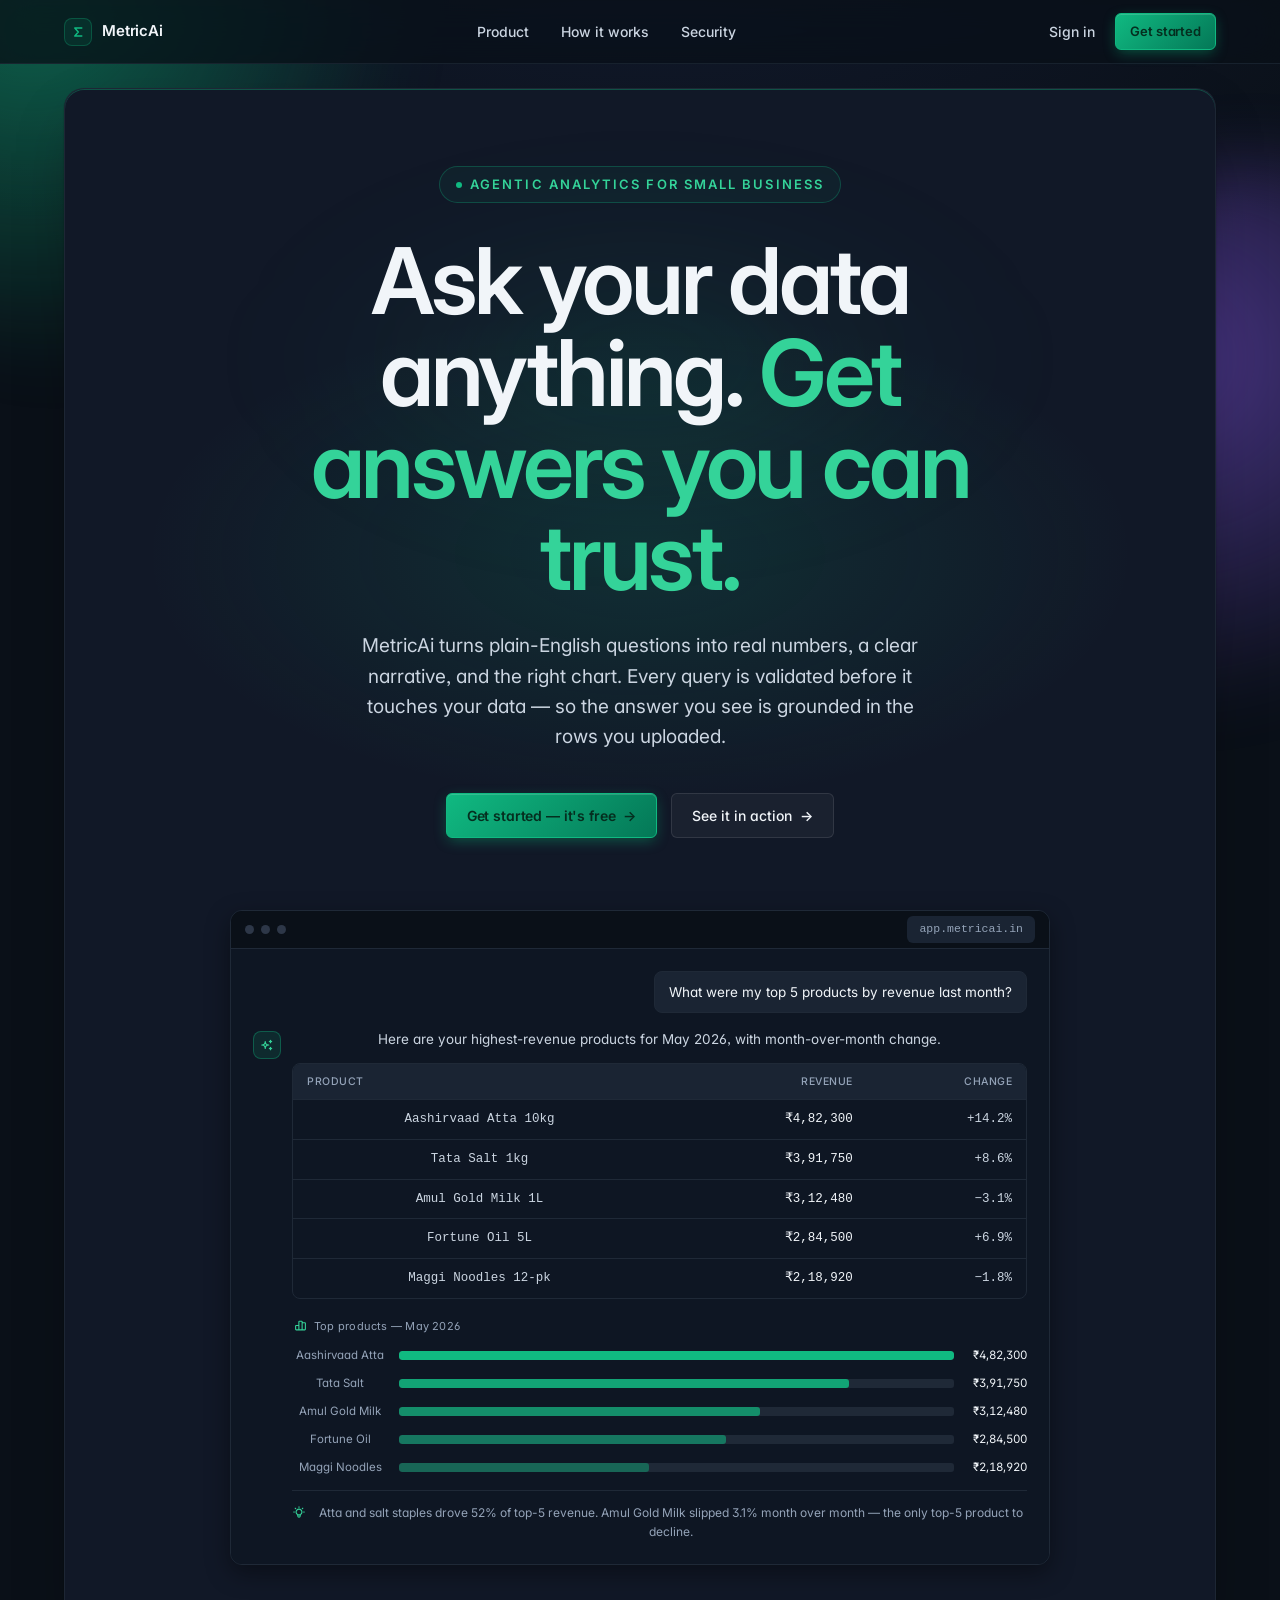
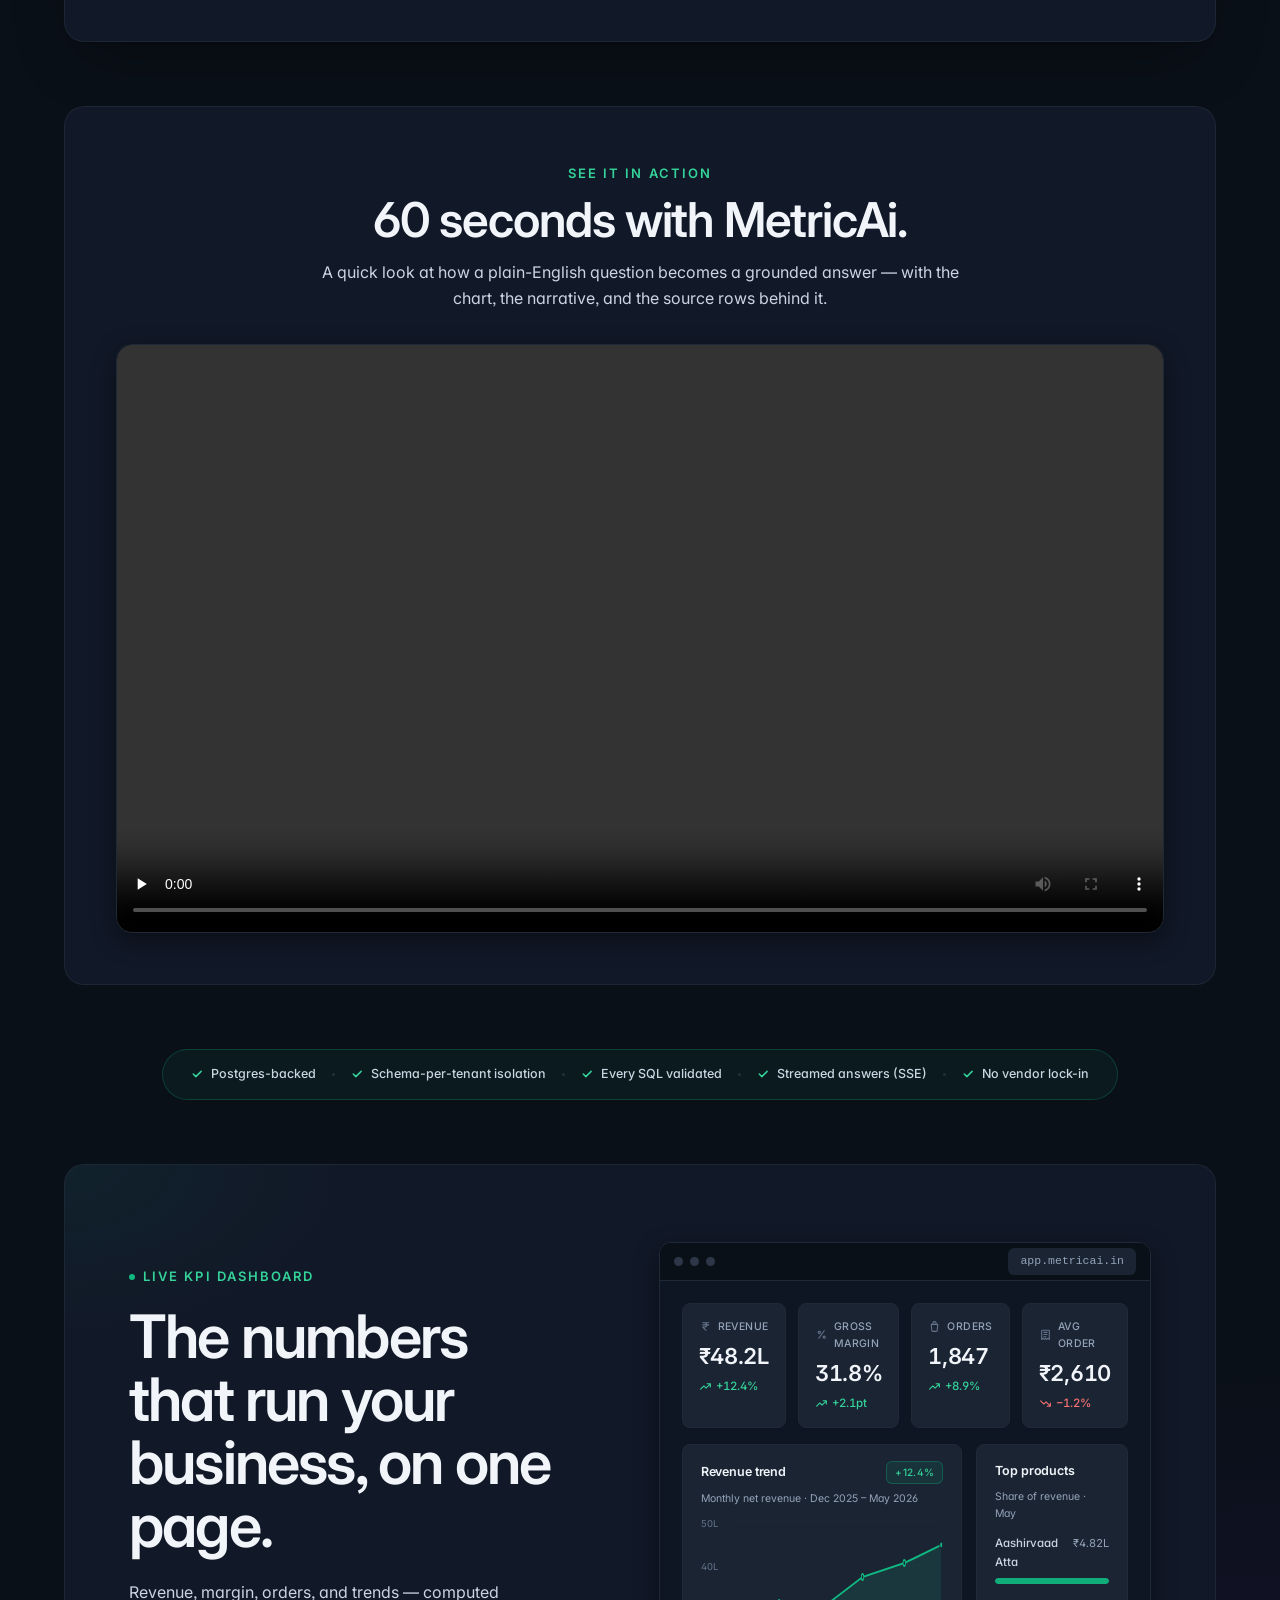
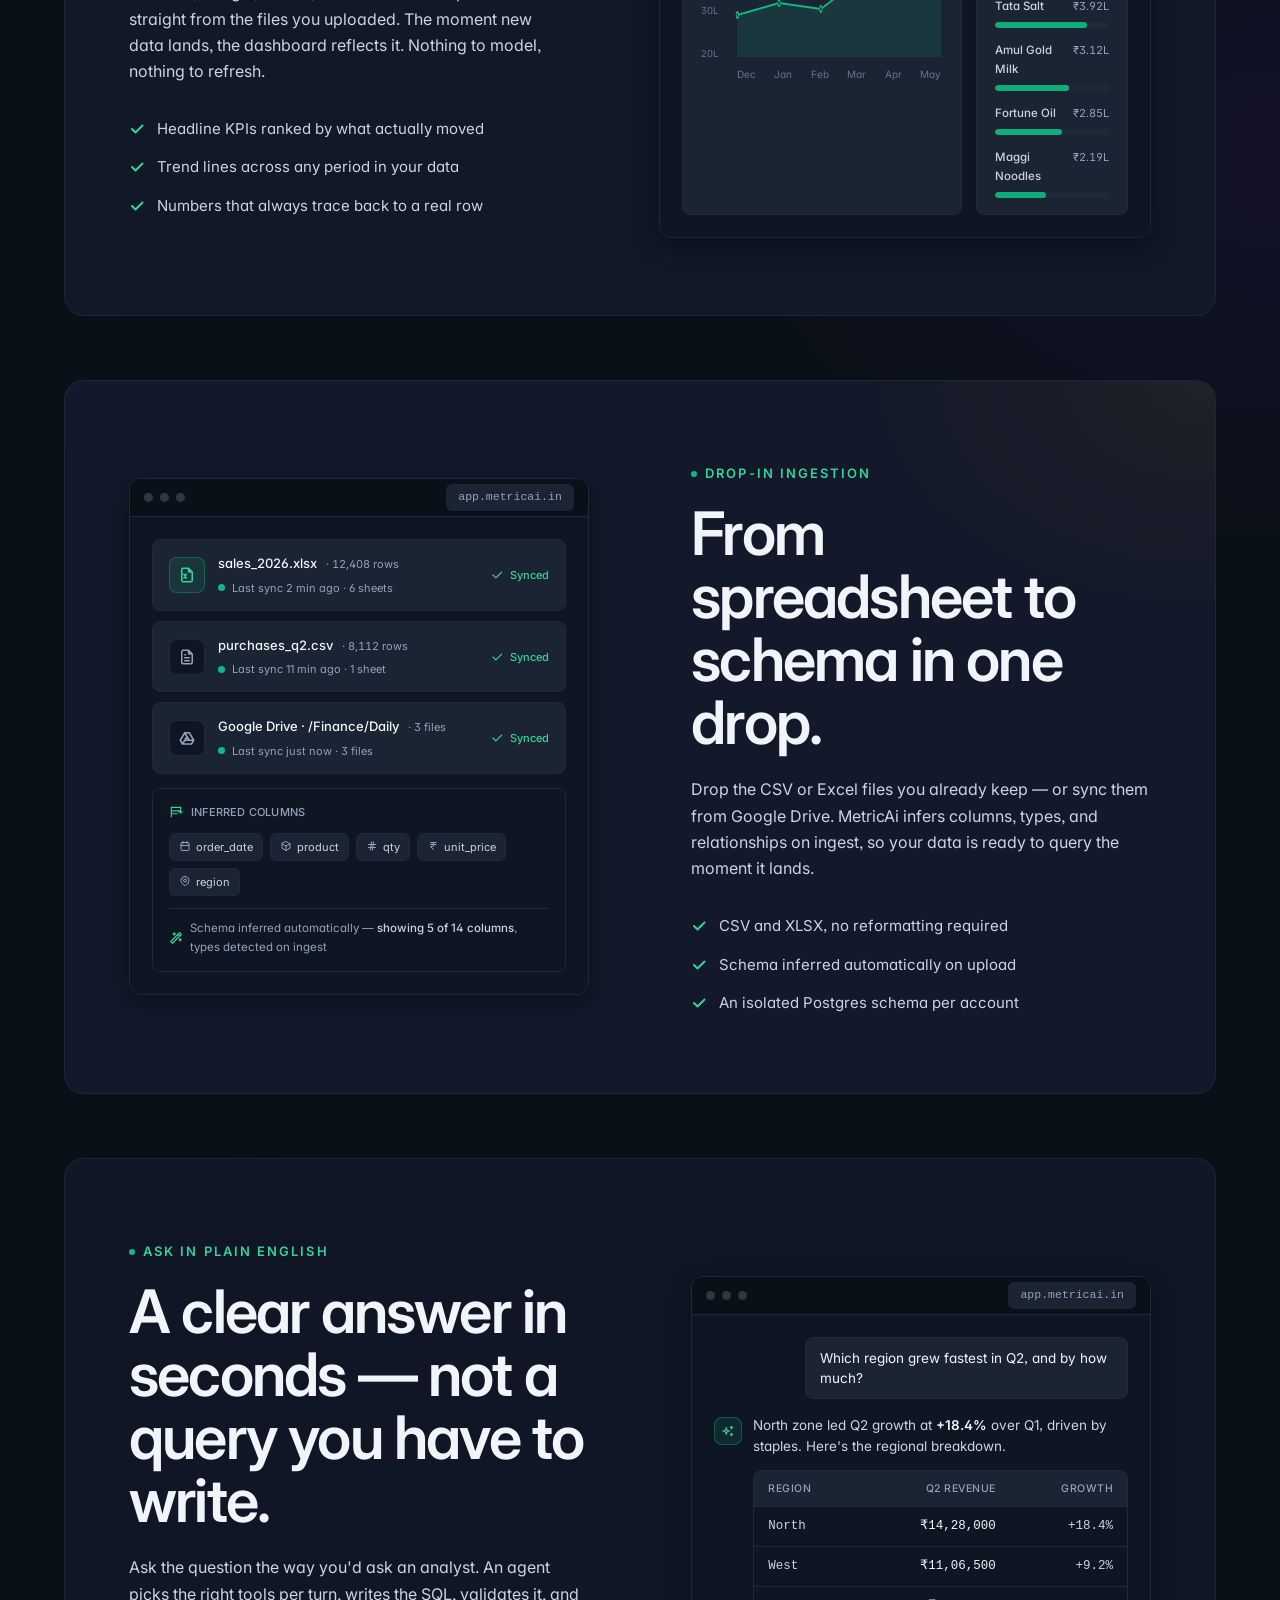
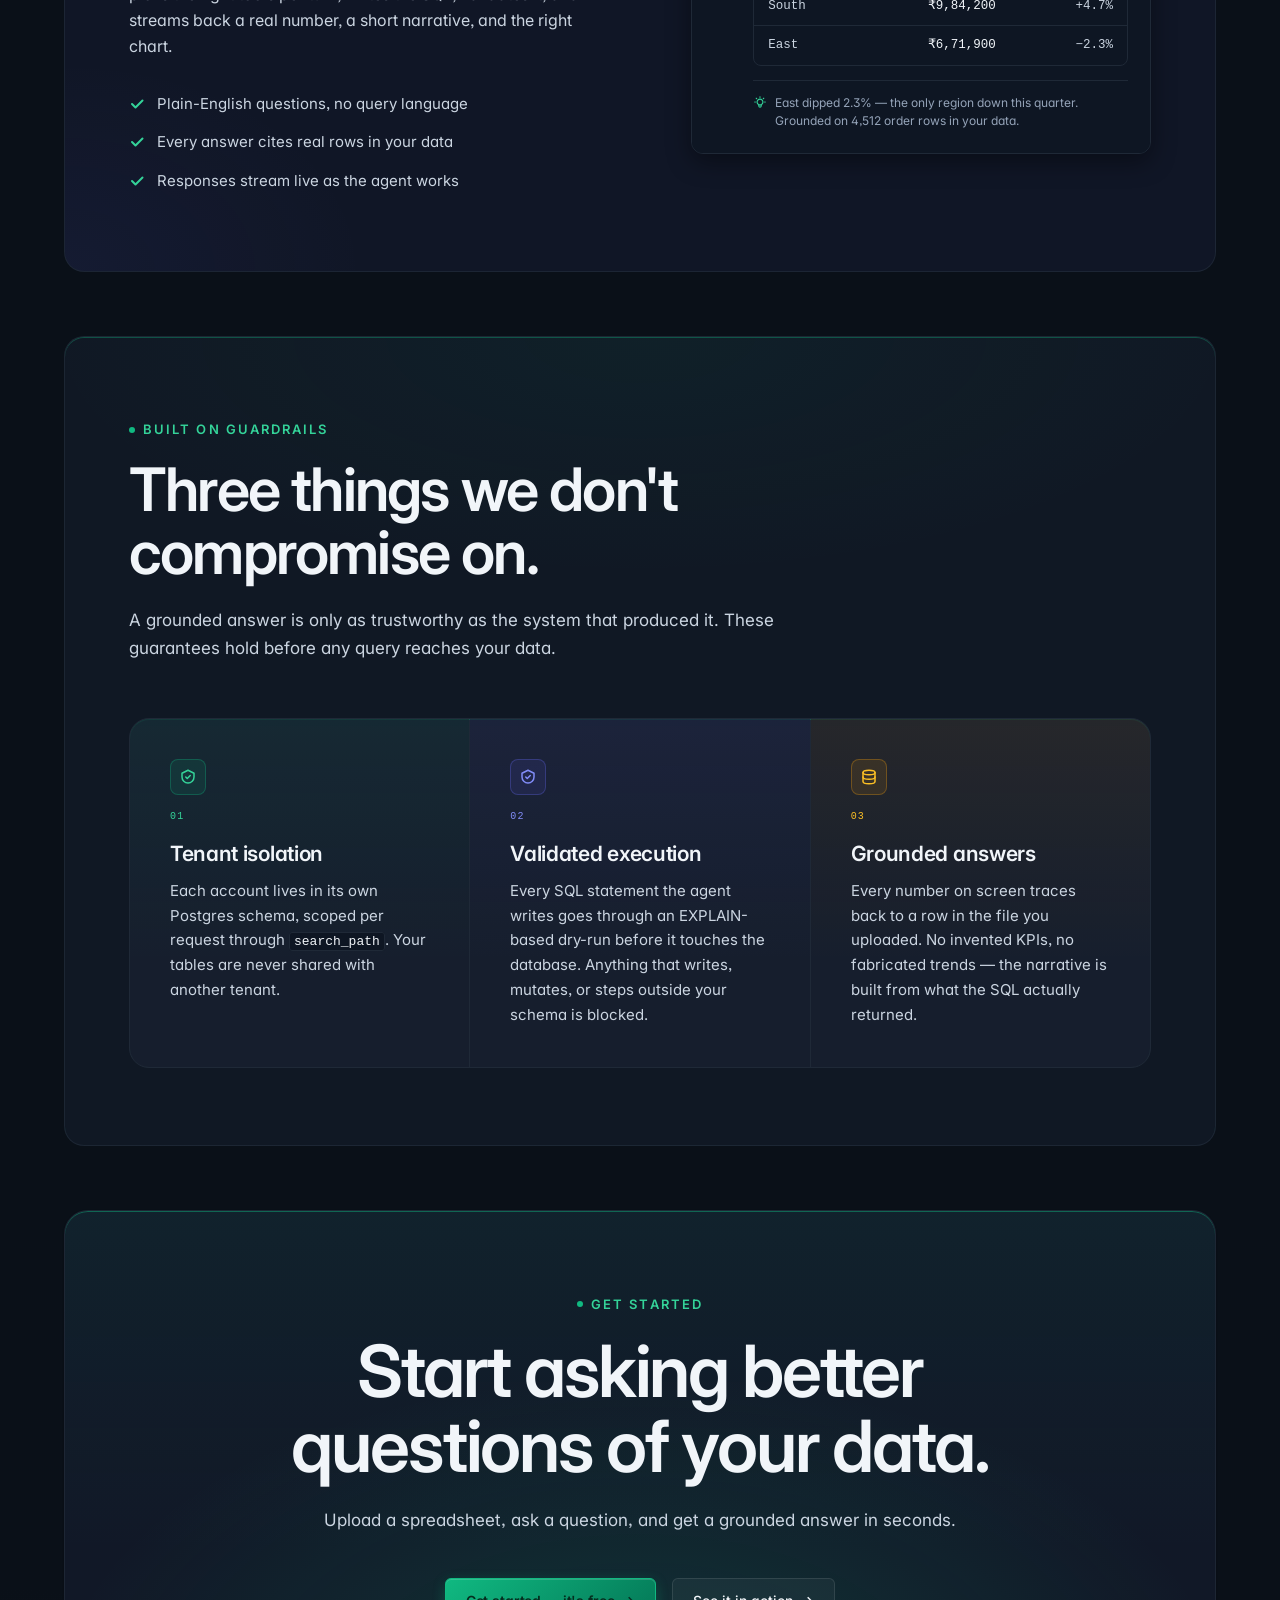
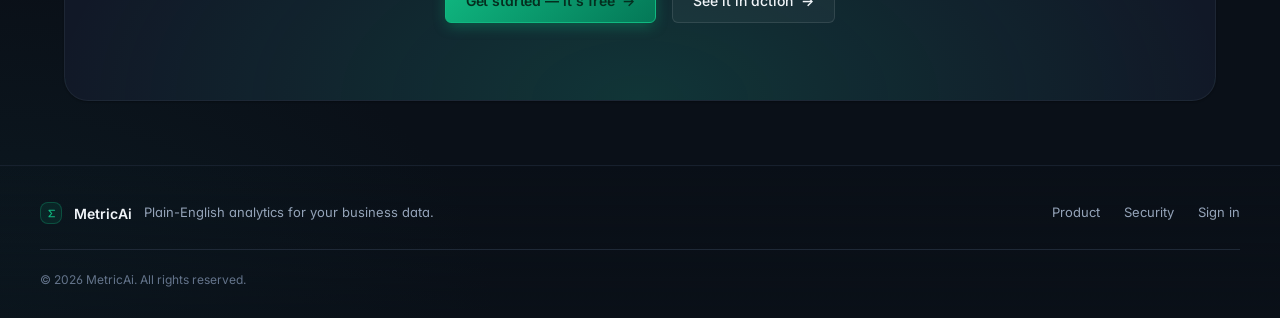
==== commit cf20135e: "feat: embed product demo video between hero and trust strip - New #demo section with click-to-play <" ====
--- a/index.html
+++ b/index.html
@@ -1187,6 +1187,50 @@
     @media (prefers-reduced-motion: reduce) {
       .bg-blob { animation: none !important; }
     }
+
+    /* ============================================================
+       DEMO VIDEO BLOCK
+    ============================================================ */
+    .box.demo {
+      padding: clamp(28px, 4vw, 56px) clamp(20px, 4vw, 56px);
+      background: var(--bg-mid);
+    }
+    .demo__head {
+      text-align: center;
+      max-width: 640px;
+      margin: 0 auto 32px;
+    }
+    .demo__head .kicker { margin-bottom: 14px; }
+    .demo__head h2 {
+      font-size: clamp(32px, 4.5vw, 48px);
+      letter-spacing: -0.025em;
+      line-height: 1.1;
+    }
+    .demo__head p {
+      margin-top: 14px;
+      color: var(--text-body);
+      font-size: 16px;
+      line-height: 1.6;
+    }
+    .video-block {
+      position: relative;
+      width: 100%;
+      aspect-ratio: 16 / 9;
+      border-radius: 16px;
+      overflow: hidden;
+      background: var(--bg-inset);
+      border: 1px solid var(--border);
+      box-shadow: 0 8px 24px rgba(0,0,0,0.4);
+    }
+    .video-block video {
+      position: absolute;
+      inset: 0;
+      width: 100%;
+      height: 100%;
+      display: block;
+      object-fit: contain;
+      background: #000;
+    }
   </style>
 </head>
 <body>
@@ -1242,7 +1286,7 @@
         </p>
         <div class="hero__cta reveal">
           <a class="btn btn--primary" href="https://agentic-ai-livid-eta.vercel.app">Get started — it's free <span class="btn__arrow" aria-hidden="true">&rarr;</span></a>
-          <a class="btn btn--secondary" href="#product">See it in action <span class="btn__arrow" aria-hidden="true">&rarr;</span></a>
+          <a class="btn btn--secondary" href="#demo">See it in action <span class="btn__arrow" aria-hidden="true">&rarr;</span></a>
         </div>
 
         <!-- Hero visual — Mockup A: AI assistant -->
@@ -1291,6 +1335,27 @@
           </div>
         </div>
       </div>
+        </div>
+      </div>
+    </section>
+
+    <!-- ============================================================
+         DEMO VIDEO — 60-second product walkthrough
+    ============================================================ -->
+    <section class="section" id="demo">
+      <div class="container">
+        <div class="box demo reveal">
+          <div class="demo__head">
+            <div class="kicker">See it in action</div>
+            <h2 class="h2">60 seconds with MetricAi.</h2>
+            <p>A quick look at how a plain-English question becomes a grounded answer — with the chart, the narrative, and the source rows behind it.</p>
+          </div>
+          <div class="video-block">
+            <video controls preload="none" playsinline aria-label="MetricAi product walkthrough">
+              <source src="metric-ai-ad.mp4" type="video/mp4" />
+              Your browser does not support embedded video. <a href="metric-ai-ad.mp4">Download the clip</a>.
+            </video>
+          </div>
         </div>
       </div>
     </section>
@@ -1586,7 +1651,7 @@
           <p class="lede">Upload a spreadsheet, ask a question, and get a grounded answer in seconds.</p>
           <div class="cta__actions">
             <a class="btn btn--primary" href="https://agentic-ai-livid-eta.vercel.app">Get started — it's free <span class="btn__arrow" aria-hidden="true">&rarr;</span></a>
-            <a class="btn btn--secondary" href="#product">See it in action <span class="btn__arrow" aria-hidden="true">&rarr;</span></a>
+            <a class="btn btn--secondary" href="#demo">See it in action <span class="btn__arrow" aria-hidden="true">&rarr;</span></a>
           </div>
         </div>
       </div>
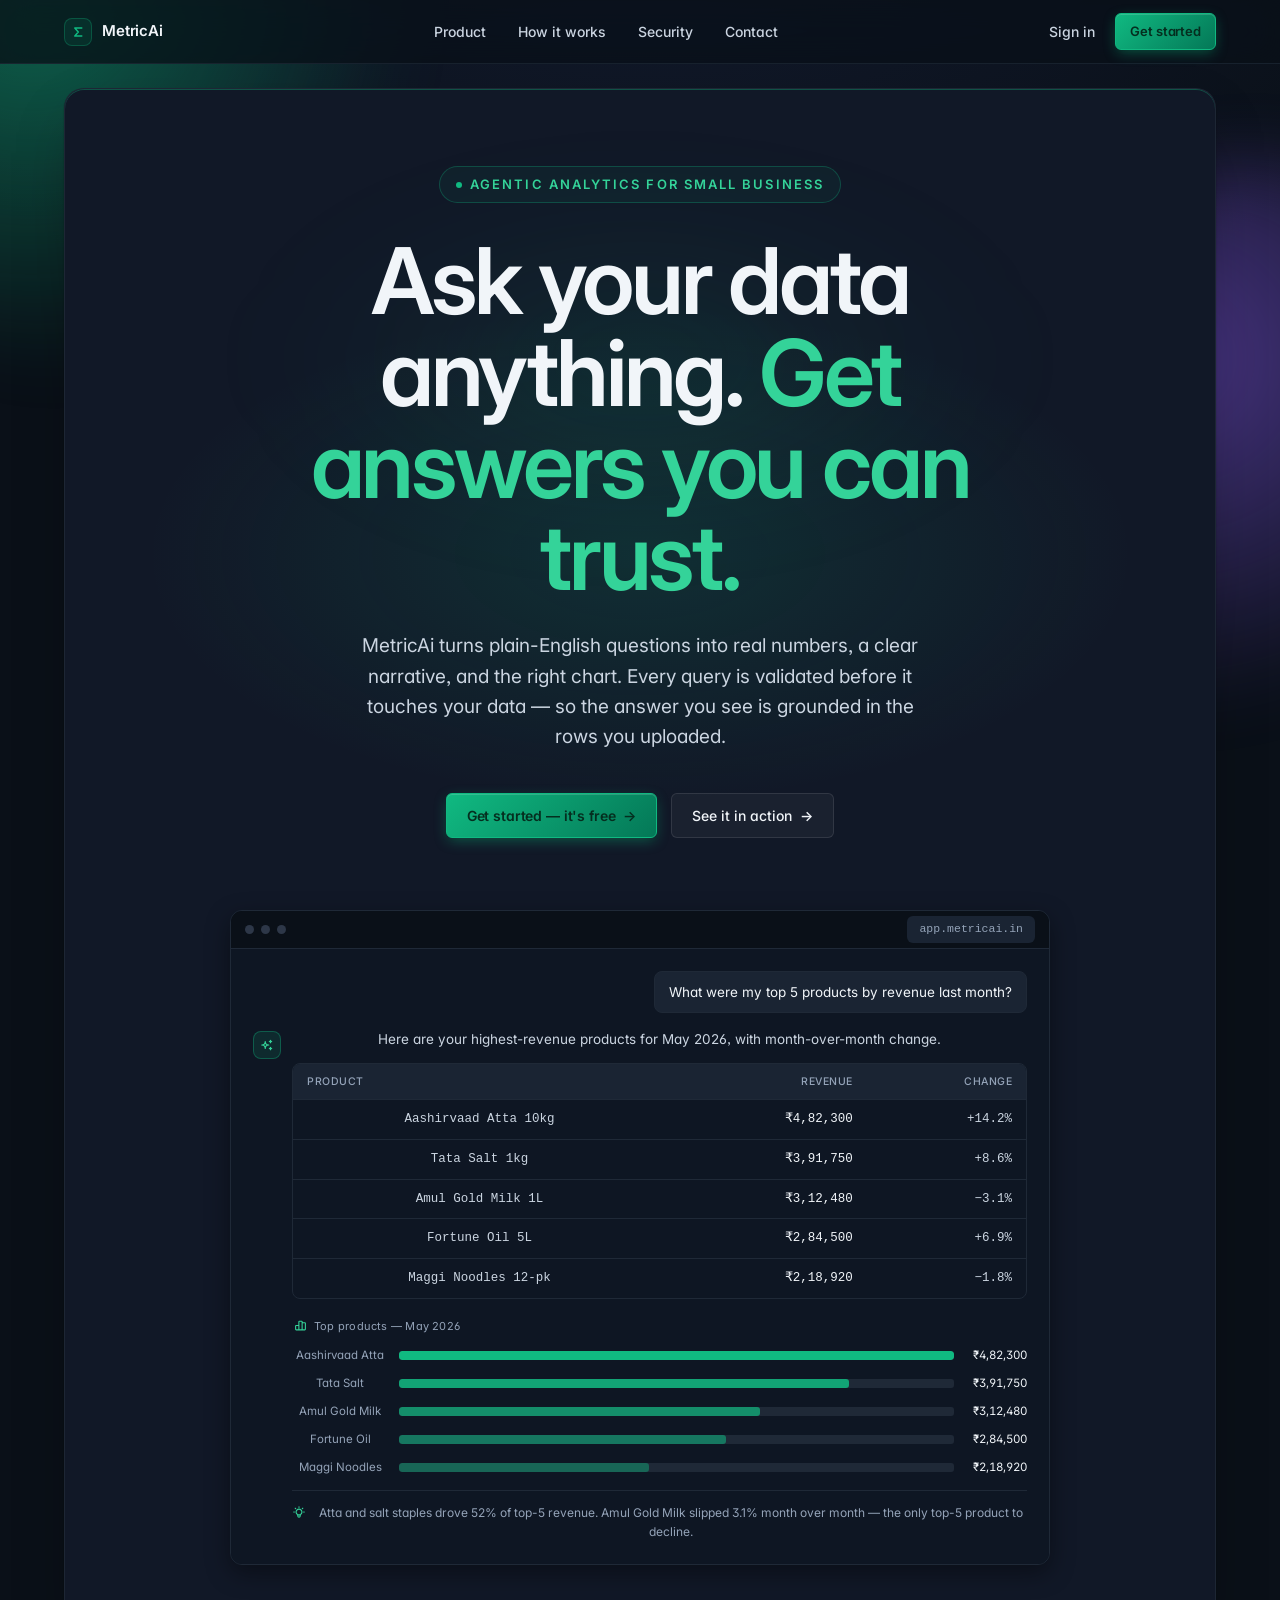
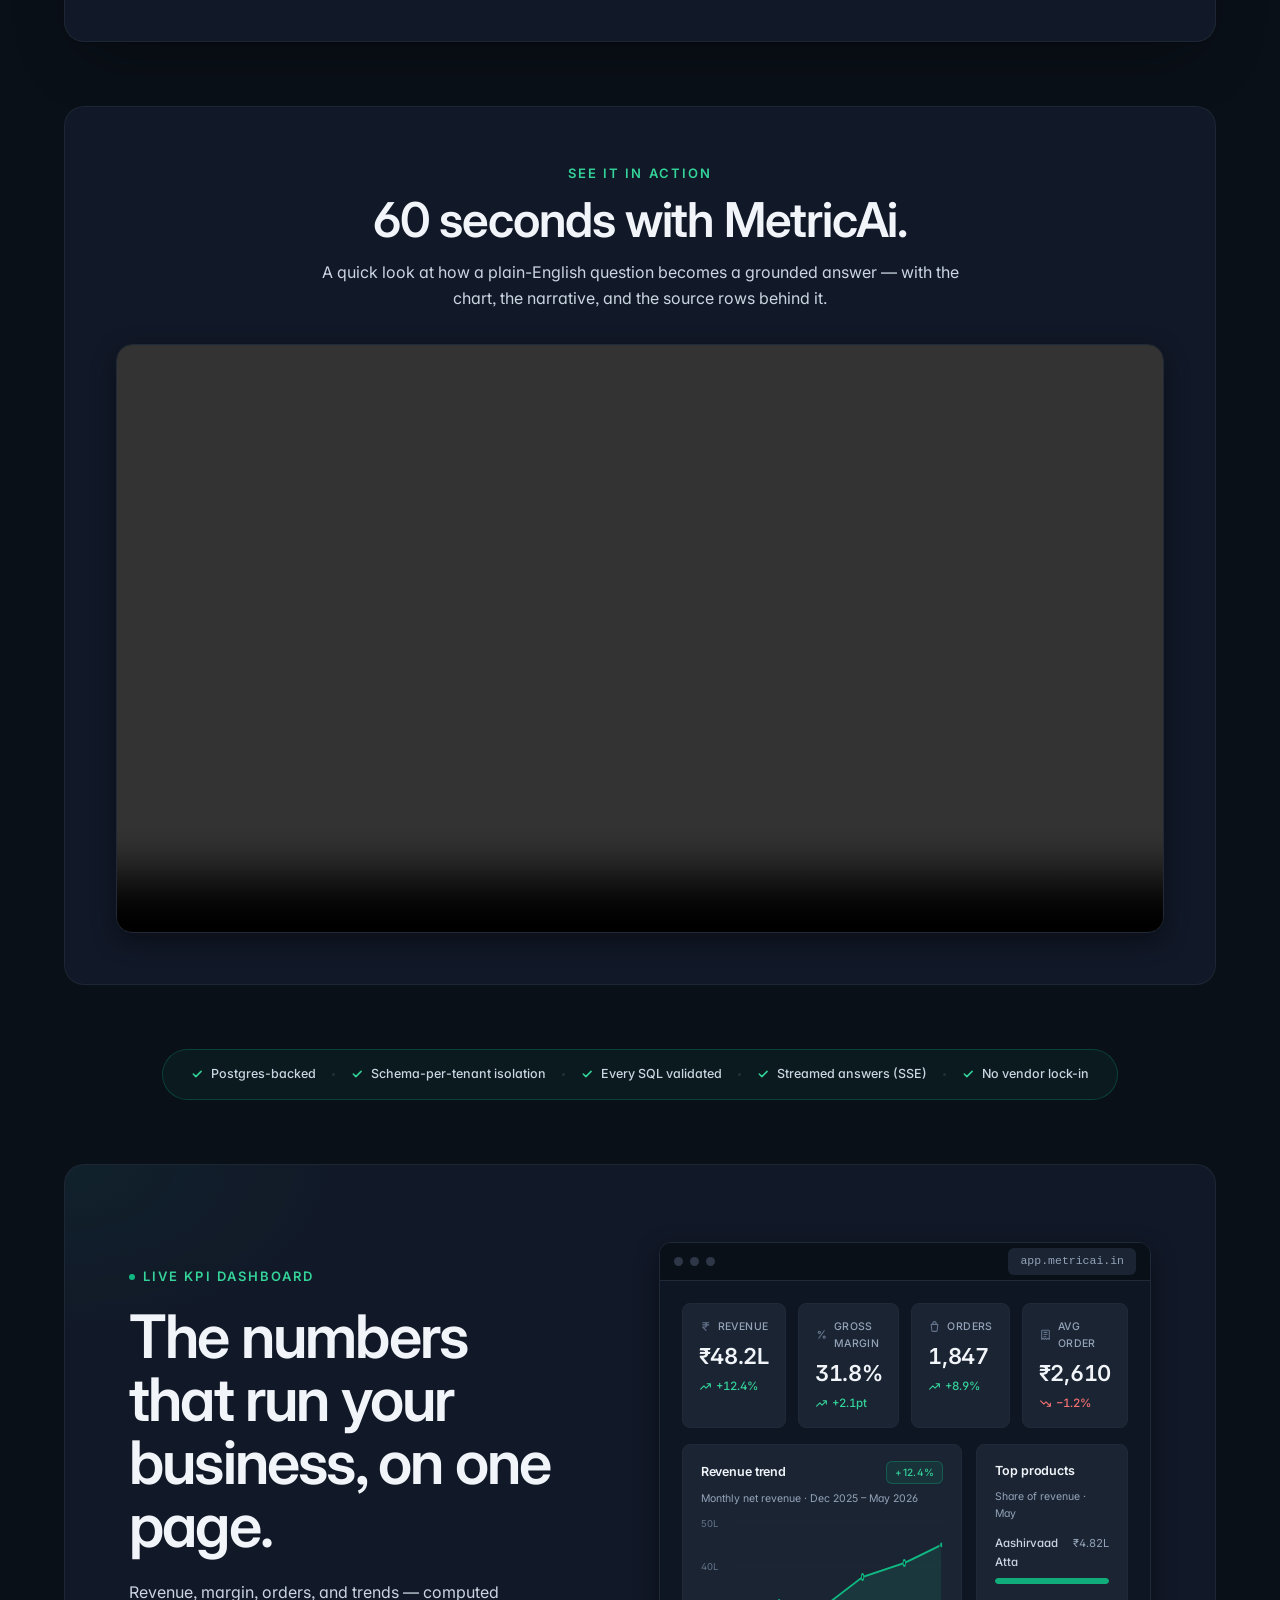
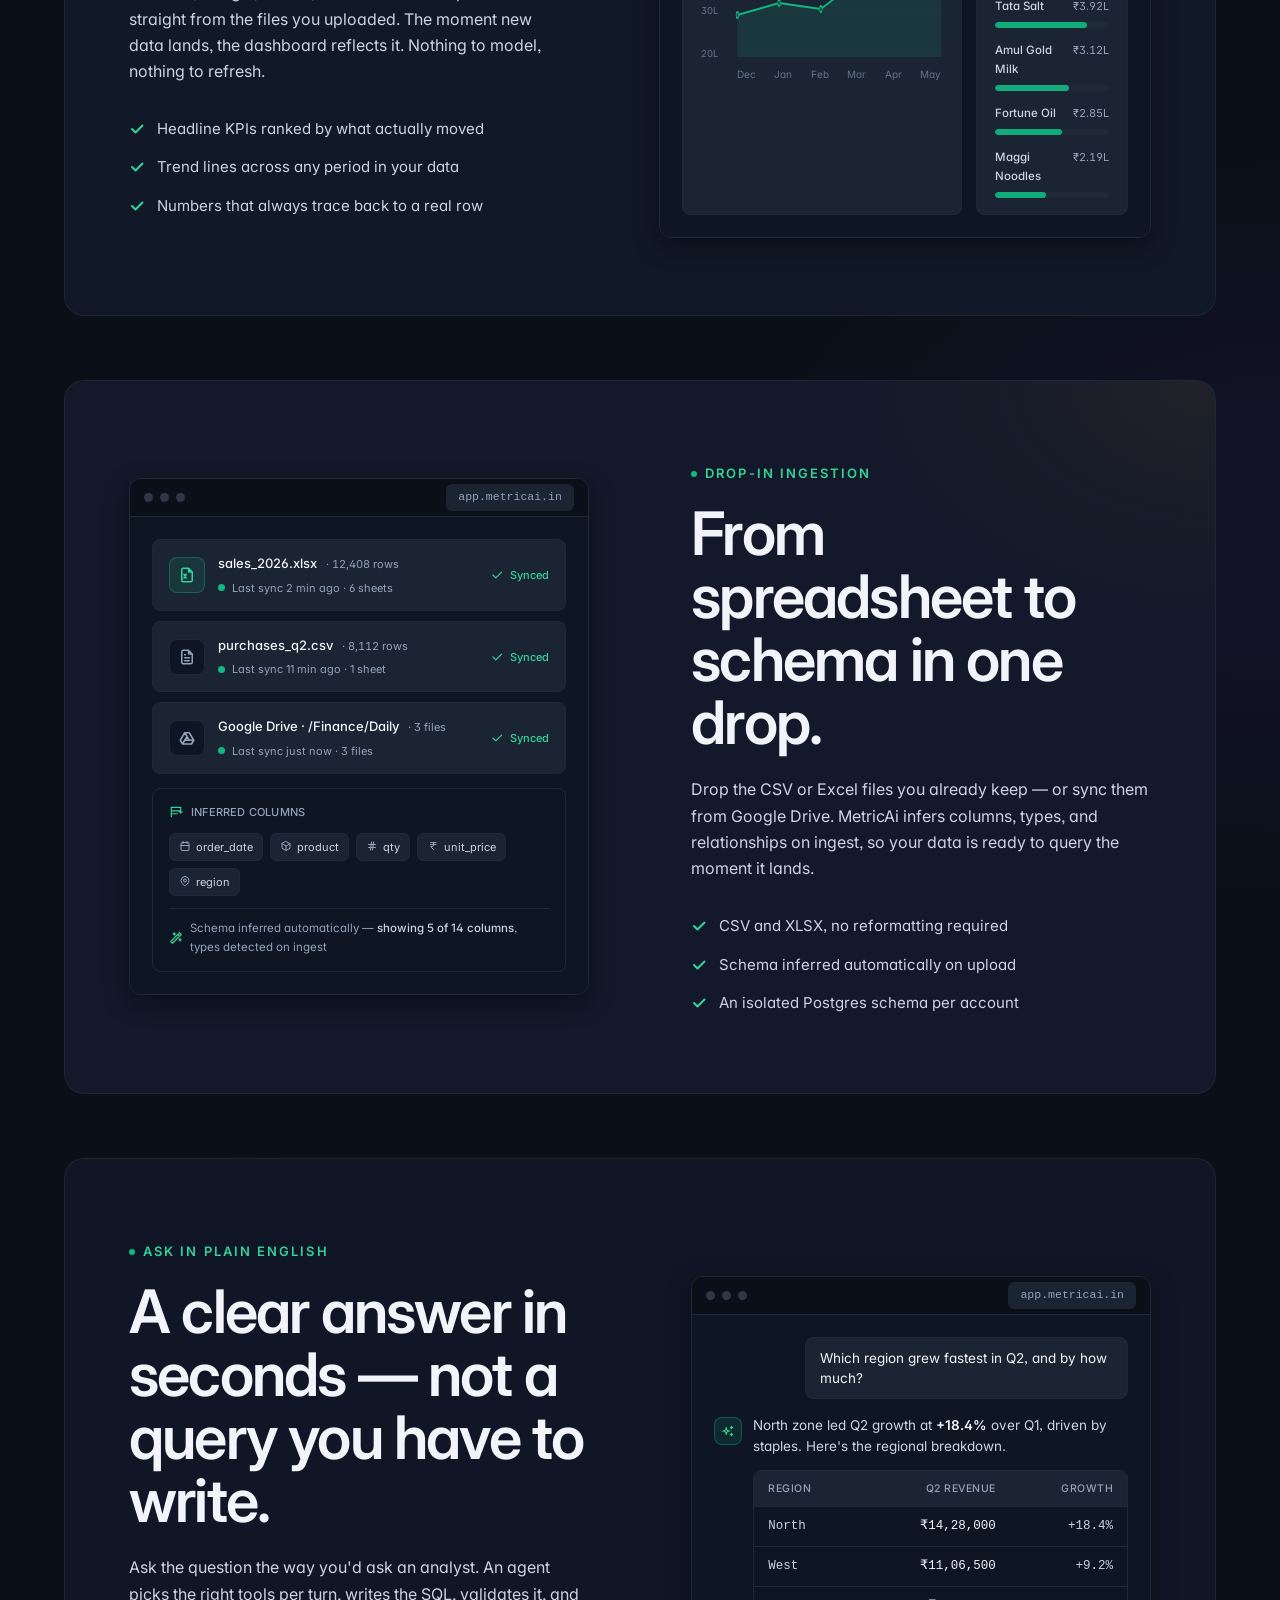
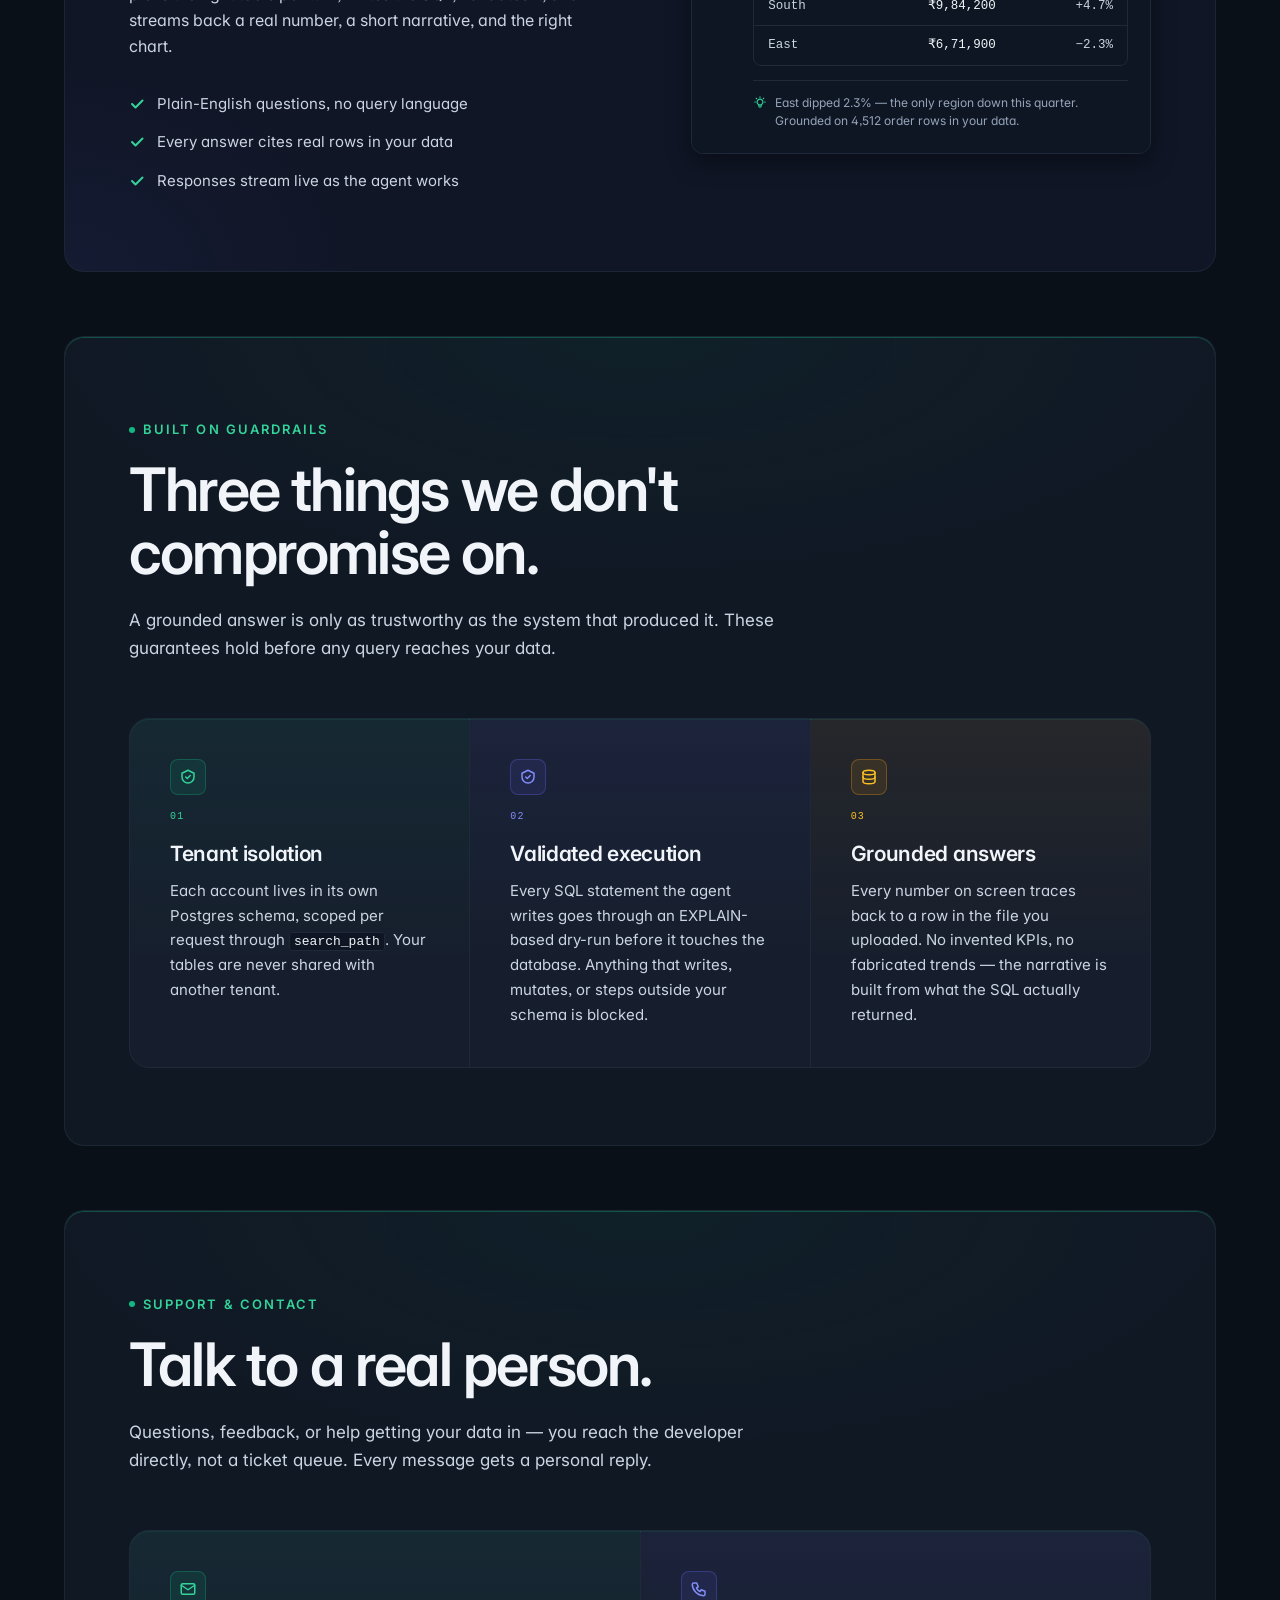
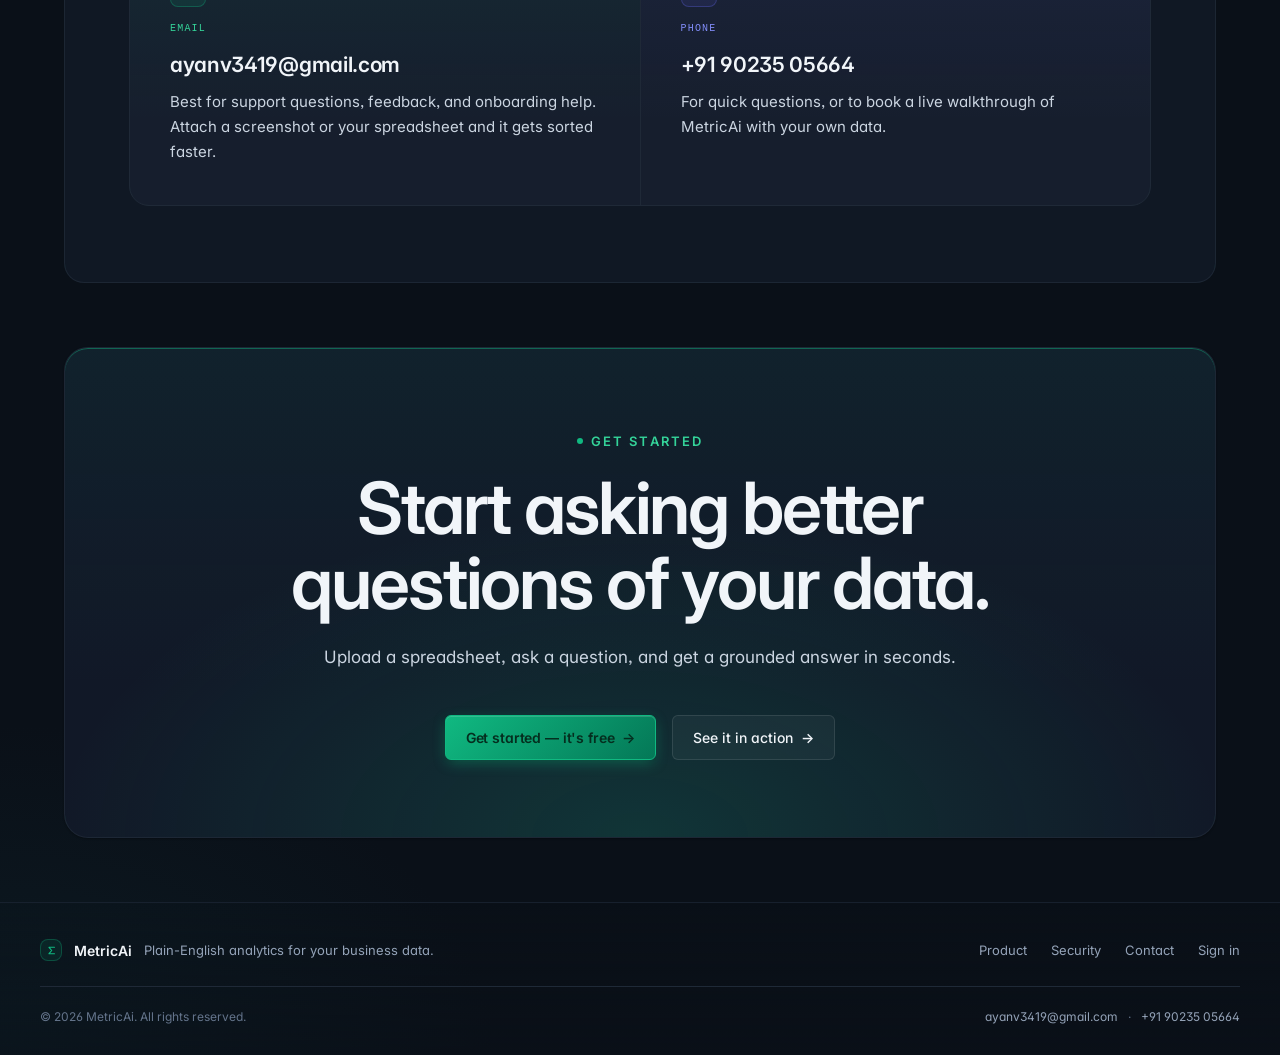
==== commit 42f14fb4: "feat: add support/contact section with direct email + phone Trust-building block between Security an" ====
--- a/index.html
+++ b/index.html
@@ -638,6 +638,29 @@
     }
 
     /* ============================================================
+       CONTACT / SUPPORT — 2-up grid of direct channels
+    ============================================================ */
+    .box.contact {
+      background:
+        radial-gradient(ellipse 1000px 400px at 50% 0%, rgba(16,185,129,0.05), transparent 60%),
+        #101824;
+      box-shadow:
+        inset 0 1px 0 rgba(16,185,129,0.35);
+    }
+    .grid2 {
+      border: 1px solid var(--border);
+      border-radius: 20px;
+      overflow: hidden;
+      display: grid;
+      grid-template-columns: repeat(2, 1fr);
+      gap: 1px;
+      background: var(--border);
+      box-shadow: inset 0 1px 0 var(--accent-border);
+    }
+    a.cell { display: block; }
+    a.cell h4 { overflow-wrap: anywhere; }
+
+    /* ============================================================
        CTA BAND — boxed with soft emerald gradient inside
     ============================================================ */
     .cta {
@@ -714,8 +737,23 @@
       margin-top: 24px;
       padding-top: 20px;
       border-top: 1px solid var(--border);
+      display: flex;
+      align-items: center;
+      justify-content: space-between;
+      gap: 12px 24px;
+      flex-wrap: wrap;
     }
     .footer__copy { font-size: 12px; color: var(--text-faint); }
+    .footer__contact {
+      display: flex;
+      align-items: center;
+      gap: 10px;
+      flex-wrap: wrap;
+      font-size: 12px;
+      color: var(--text-faint);
+    }
+    .footer__contact a { color: var(--text-muted); transition: color 0.15s ease; }
+    .footer__contact a:hover { color: var(--text-body); }
 
     /* ============================================================
        REVEAL ANIMATION
@@ -747,11 +785,11 @@
       }
       .feature--rev .feature__media { order: 0; }
       .feature__text, .feature__media { max-width: 100%; }
-      .grid3 { grid-template-columns: 1fr; }
+      .grid3, .grid2 { grid-template-columns: 1fr; }
       .cell { padding: 32px 28px; }
       .box { border-radius: 16px; }
       .cta { border-radius: 18px; }
-      .grid3 { border-radius: 16px; }
+      .grid3, .grid2 { border-radius: 16px; }
     }
     @media (max-width: 760px) {
       .nav__links { display: none; }
@@ -1261,6 +1299,7 @@
         <a class="nav__link" href="#product">Product</a>
         <a class="nav__link" href="#how-it-works">How it works</a>
         <a class="nav__link" href="#security">Security</a>
+        <a class="nav__link" href="#contact">Contact</a>
       </nav>
 
       <div class="nav__right">
@@ -1641,6 +1680,35 @@
     </section>
 
     <!-- ============================================================
+         CONTACT / SUPPORT
+    ============================================================ -->
+    <section class="section" id="contact">
+      <div class="container">
+        <div class="box contact">
+        <div class="section-head reveal">
+          <p class="kicker kicker--dot">Support &amp; contact</p>
+          <h2 class="h2">Talk to a real person.</h2>
+          <p class="lede">Questions, feedback, or help getting your data in — you reach the developer directly, not a ticket queue. Every message gets a personal reply.</p>
+        </div>
+        <div class="grid2 reveal">
+          <a class="cell cell--emerald" href="mailto:ayanv3419@gmail.com">
+            <span class="cell__icon" aria-hidden="true"><svg viewBox="0 0 24 24" fill="none" stroke="currentColor" stroke-width="2" stroke-linecap="round" stroke-linejoin="round"><rect x="3" y="5" width="18" height="14" rx="2"/><path d="M3 7l9 6l9 -6"/></svg></span>
+            <div class="cell__index">Email</div>
+            <h4>ayanv3419@gmail.com</h4>
+            <p>Best for support questions, feedback, and onboarding help. Attach a screenshot or your spreadsheet and it gets sorted faster.</p>
+          </a>
+          <a class="cell cell--indigo" href="tel:+919023505664">
+            <span class="cell__icon" aria-hidden="true"><svg viewBox="0 0 24 24" fill="none" stroke="currentColor" stroke-width="2" stroke-linecap="round" stroke-linejoin="round"><path d="M5 4h4l2 5l-2.5 1.5a11 11 0 0 0 5 5l1.5 -2.5l5 2v4a2 2 0 0 1 -2 2a16 16 0 0 1 -15 -15a2 2 0 0 1 2 -2"/></svg></span>
+            <div class="cell__index">Phone</div>
+            <h4>+91 90235 05664</h4>
+            <p>For quick questions, or to book a live walkthrough of MetricAi with your own data.</p>
+          </a>
+        </div>
+        </div>
+      </div>
+    </section>
+
+    <!-- ============================================================
          FINAL CTA BAND
     ============================================================ -->
     <section class="section">
@@ -1677,11 +1745,17 @@
         <nav class="footer__links" aria-label="Footer">
           <a href="#product">Product</a>
           <a href="#security">Security</a>
+          <a href="#contact">Contact</a>
           <a href="https://agentic-ai-livid-eta.vercel.app">Sign in</a>
         </nav>
       </div>
       <div class="footer__bottom">
         <p class="footer__copy">&copy; 2026 MetricAi. All rights reserved.</p>
+        <p class="footer__contact">
+          <a href="mailto:ayanv3419@gmail.com">ayanv3419@gmail.com</a>
+          <span aria-hidden="true">&middot;</span>
+          <a href="tel:+919023505664">+91 90235 05664</a>
+        </p>
       </div>
     </div>
   </footer>
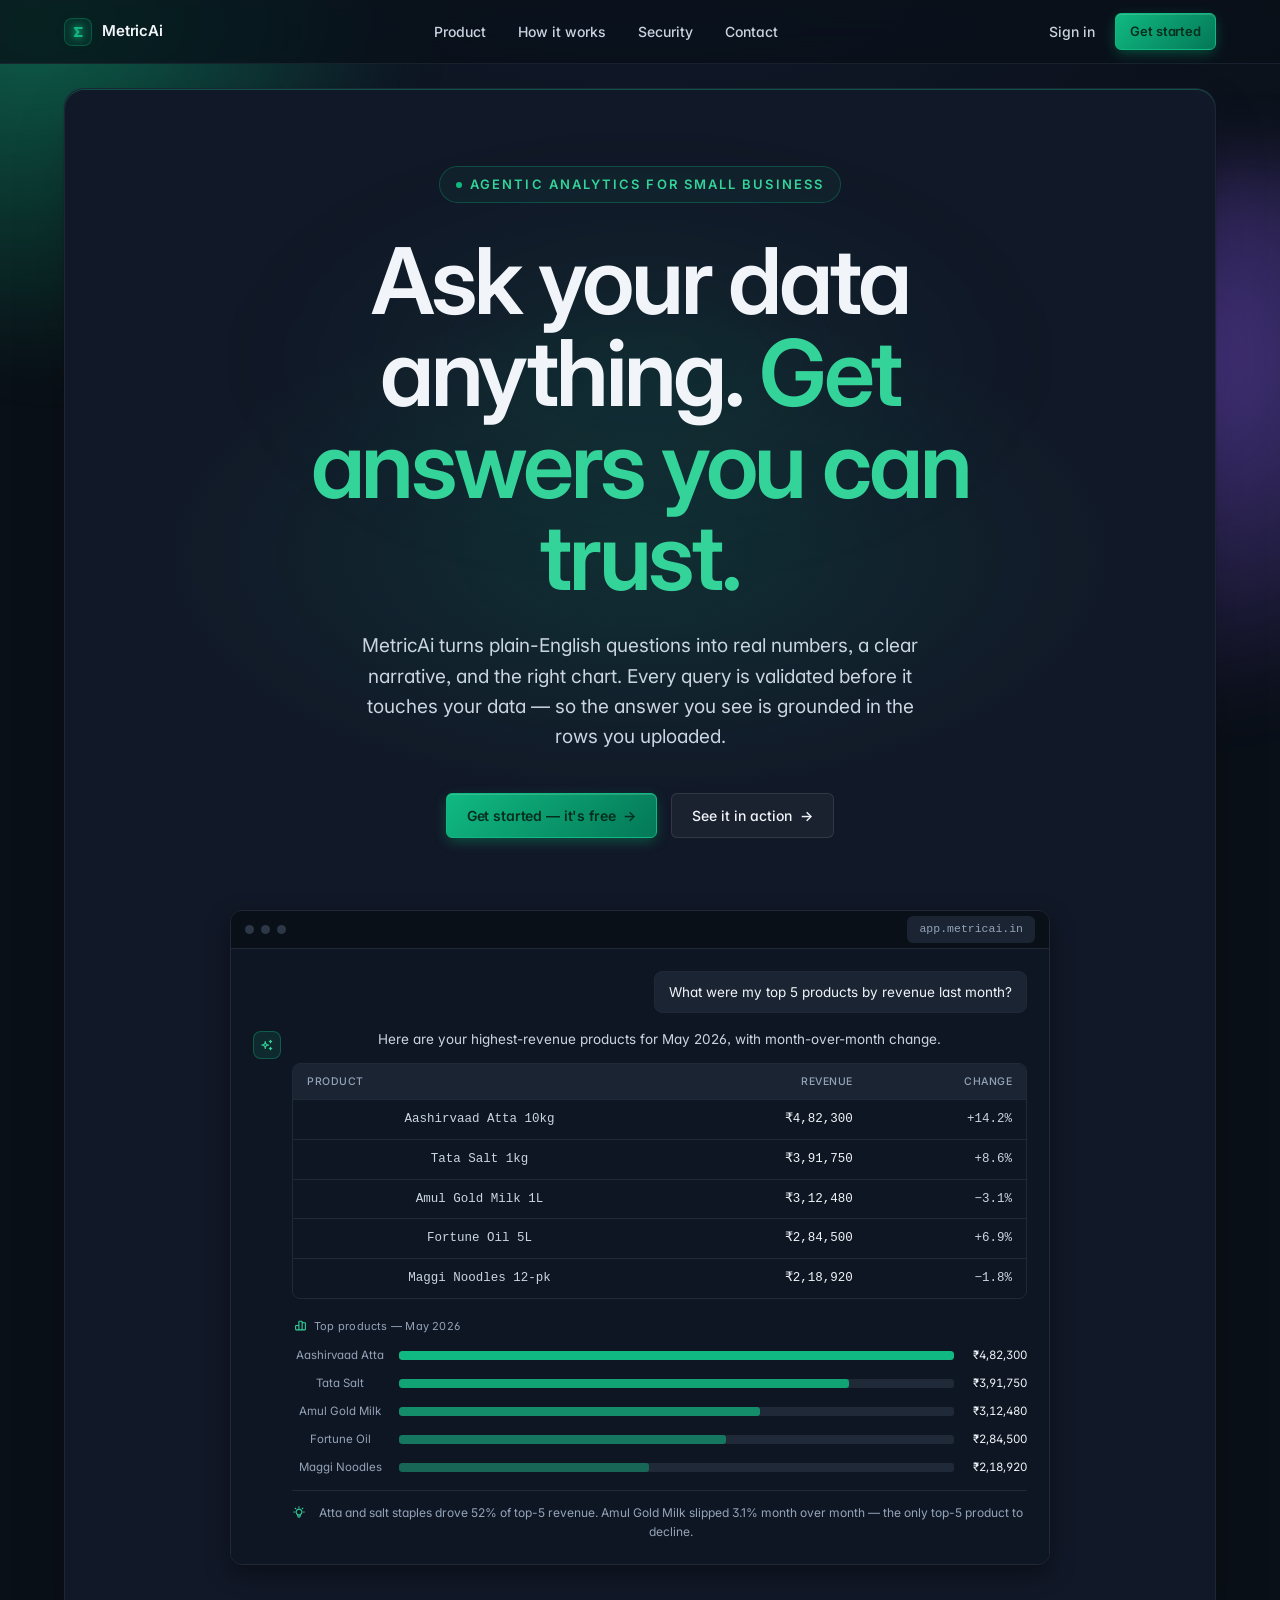
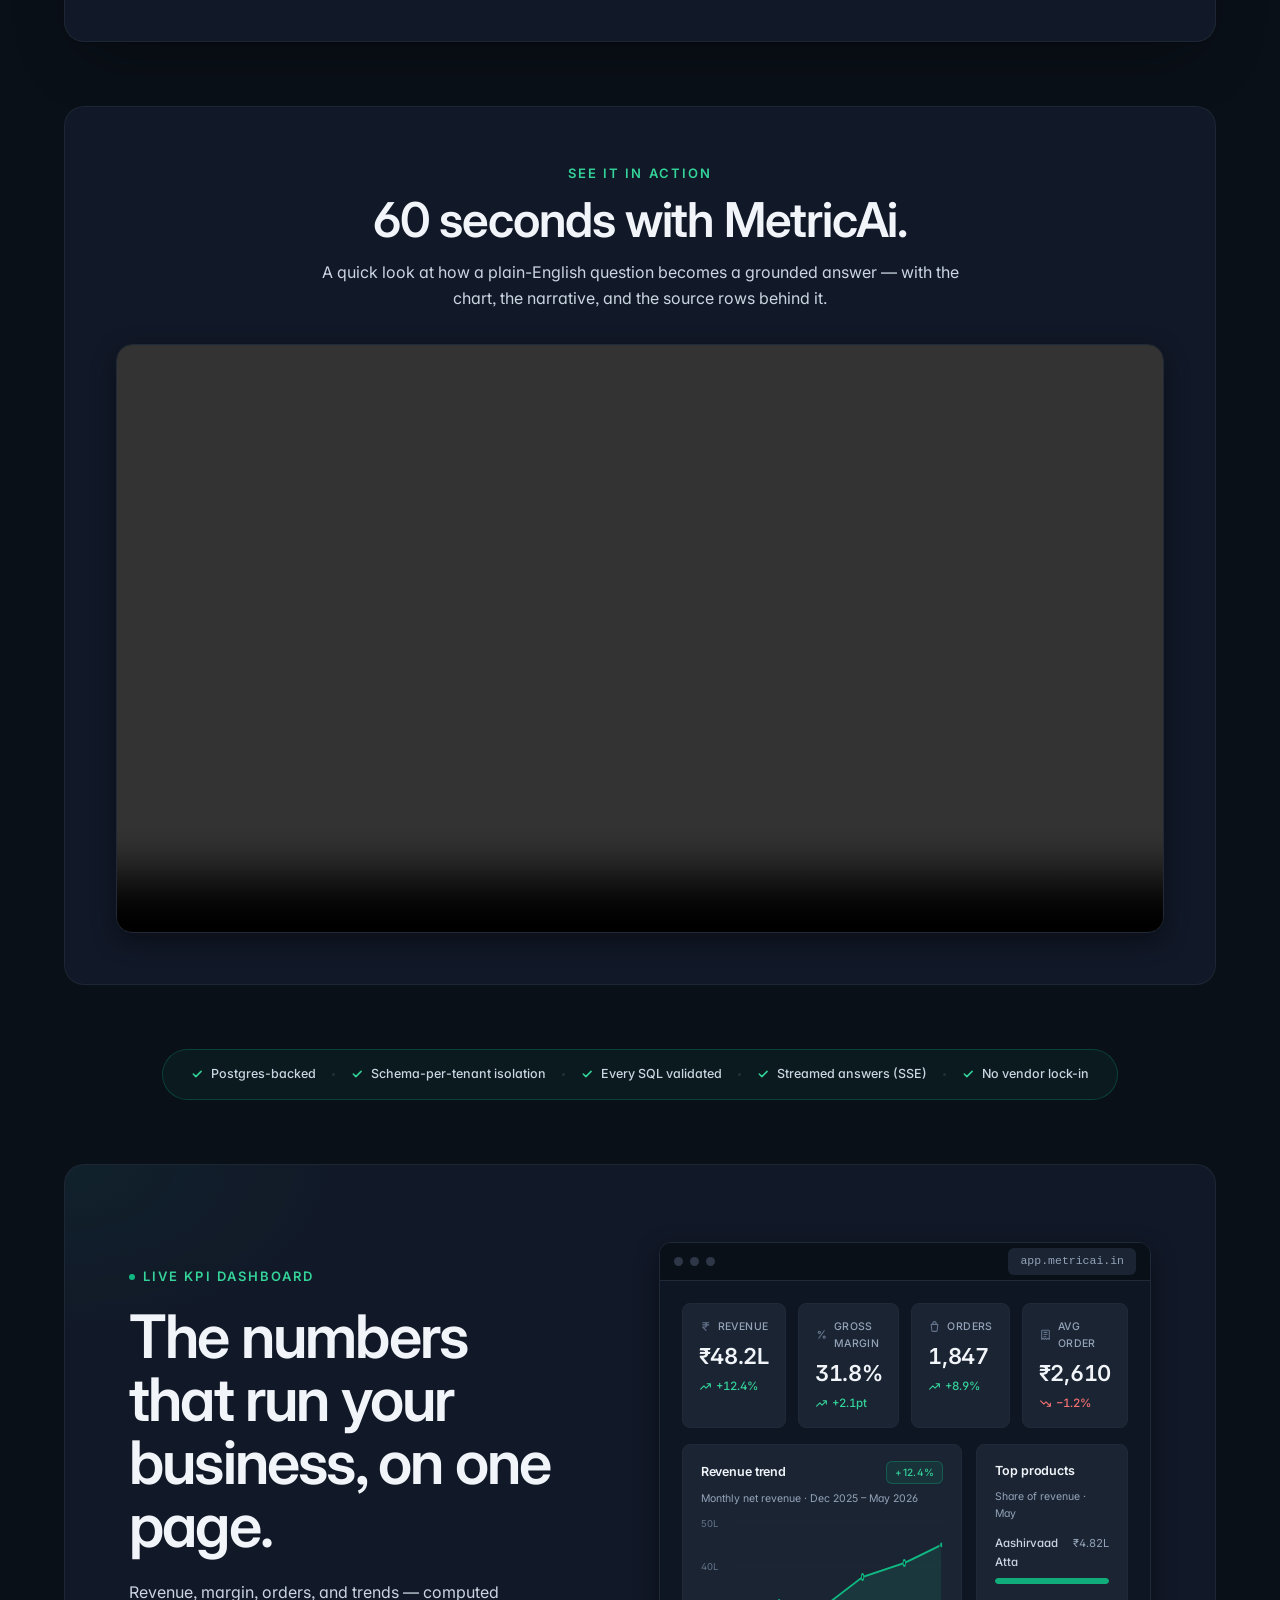
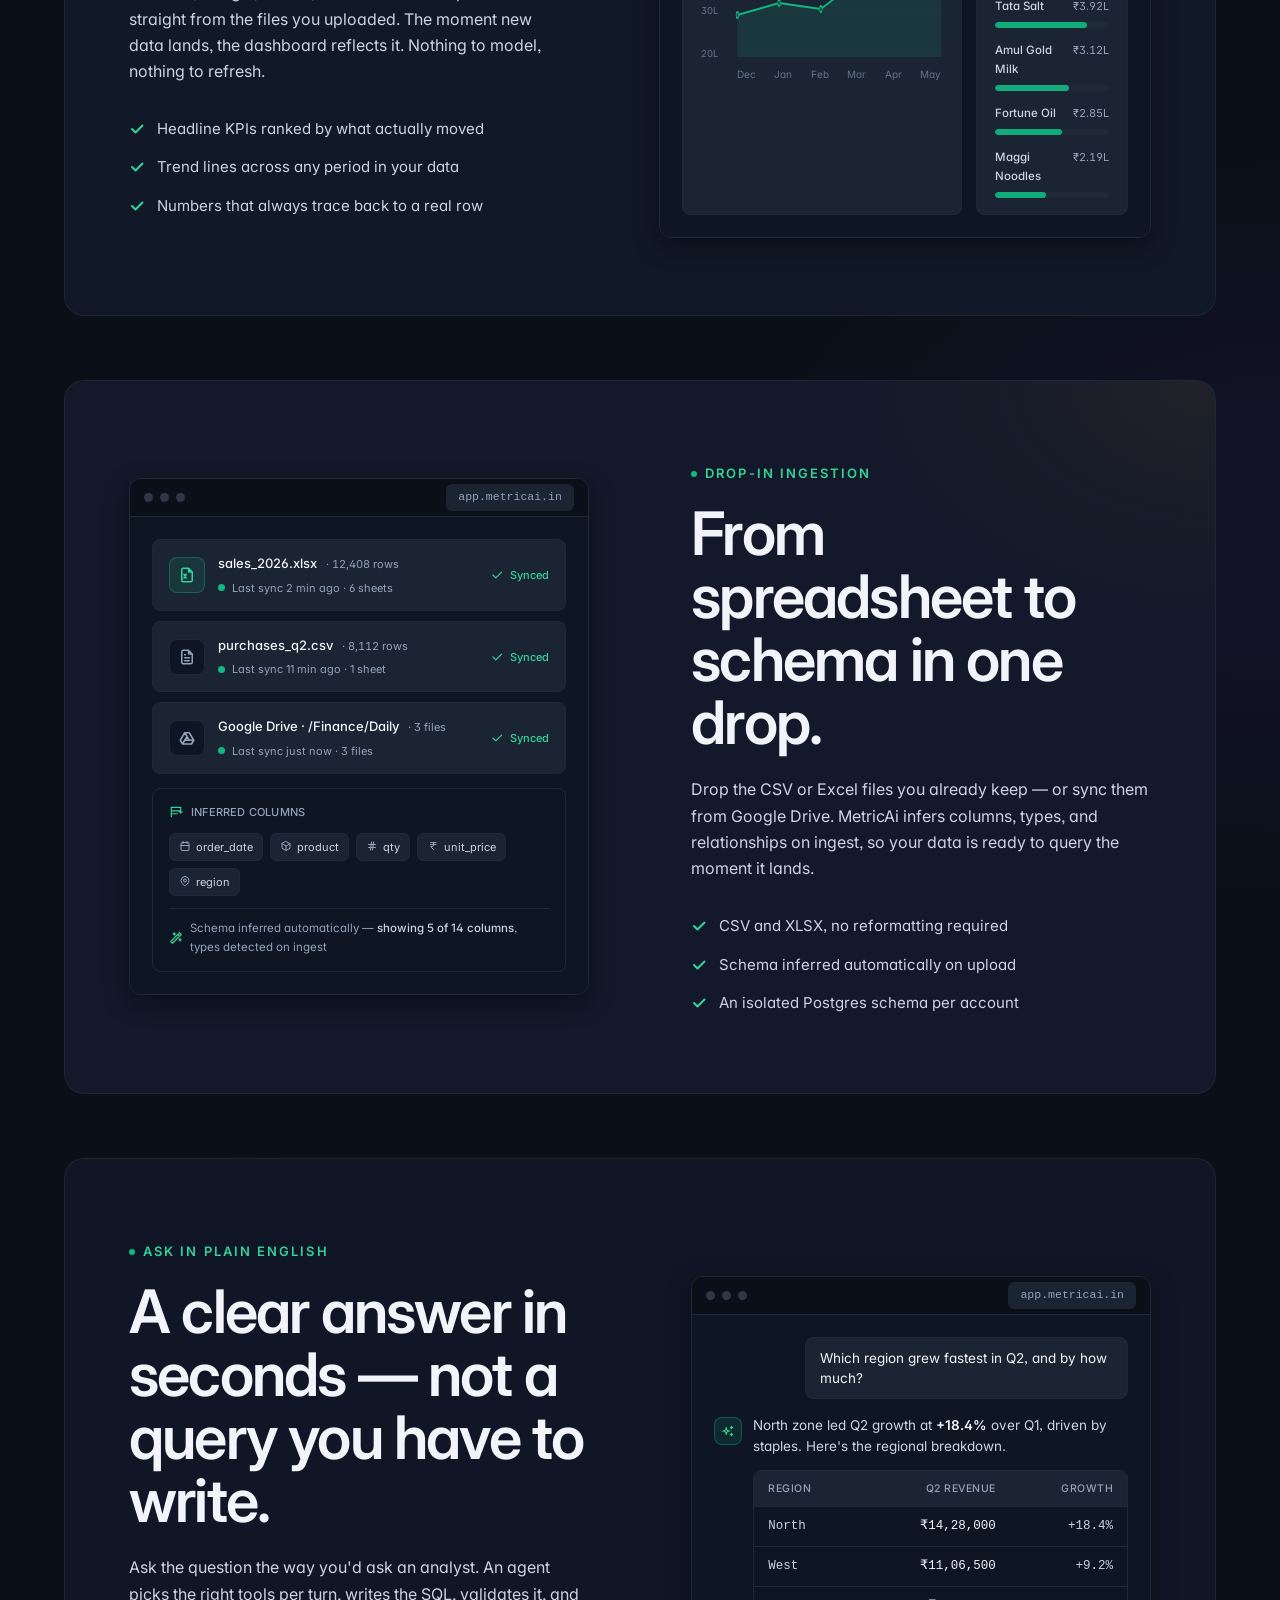
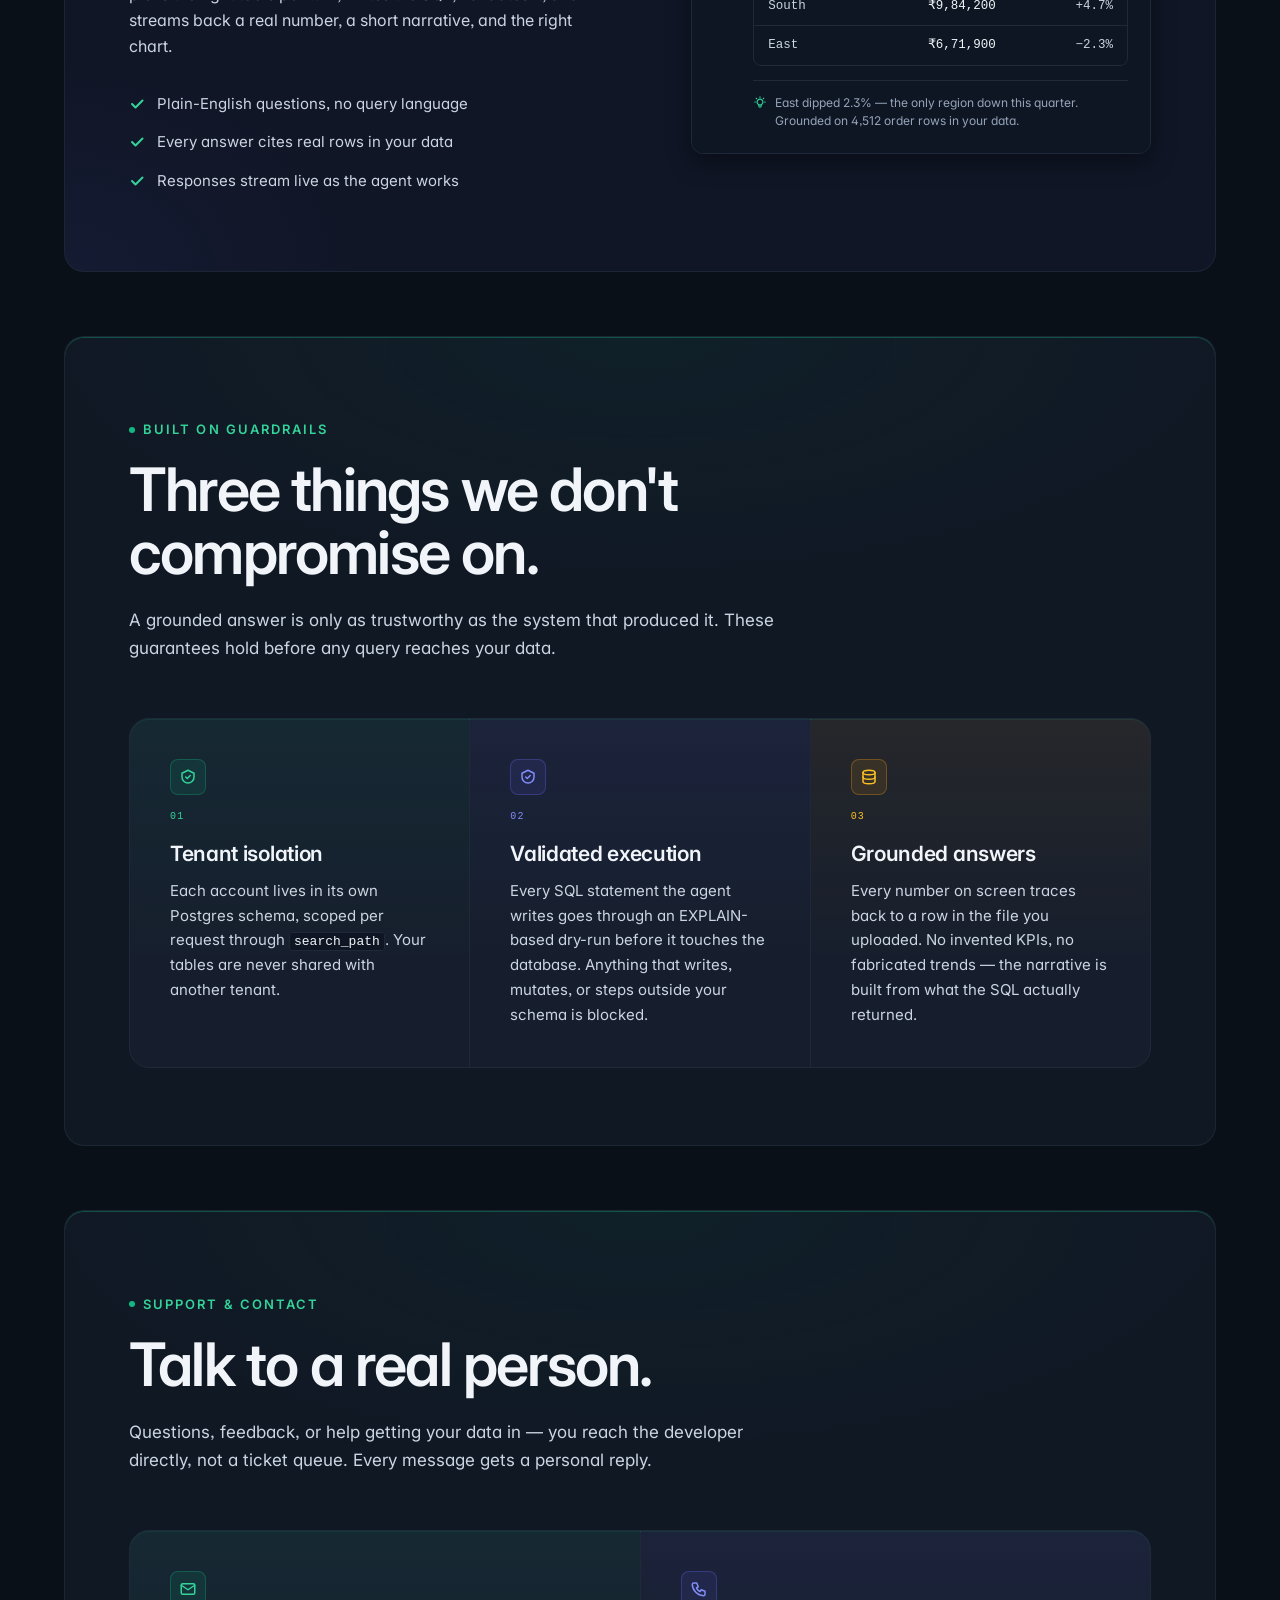
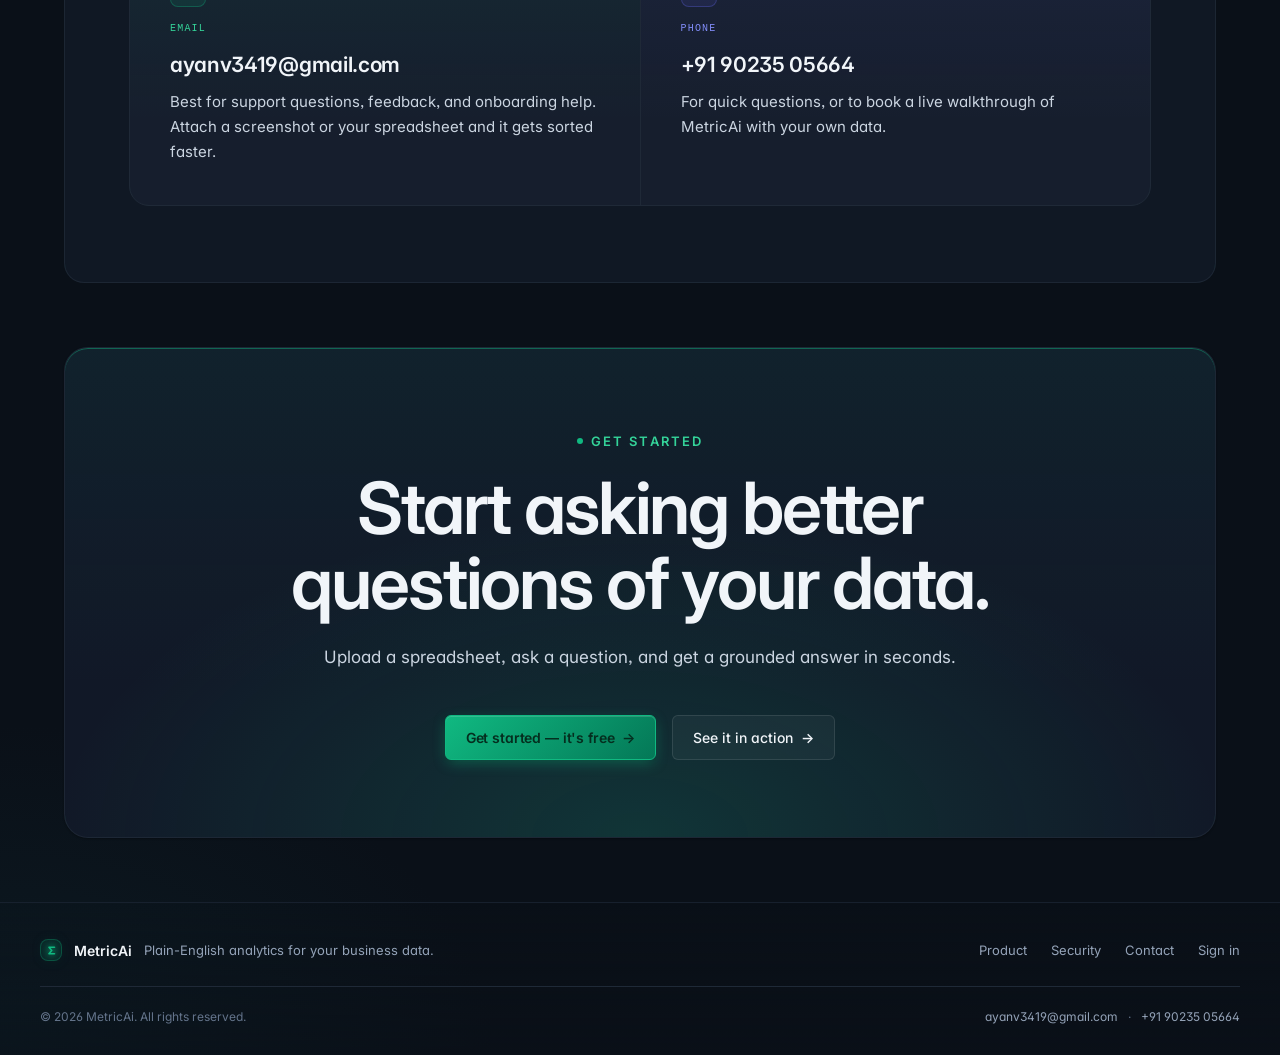
==== commit d57f1a05: "feat(brand): glowing emerald Sigma in nav logo + favicon Bolder stroke + emerald drop-shadow glow to" ====
--- a/index.html
+++ b/index.html
@@ -21,7 +21,7 @@
   <meta name="twitter:image" content="https://agentic-ai-livid-eta.vercel.app/og.png" />
 
   <!-- Inline SVG favicon: Sigma mark -->
-  <link rel="icon" href="data:image/svg+xml,%3Csvg xmlns='http://www.w3.org/2000/svg' viewBox='0 0 48 48'%3E%3Crect width='48' height='48' rx='10' fill='%2309090b'/%3E%3Cpath d='M37 10H13l12 14-12 14h24' fill='none' stroke='%2334d399' stroke-width='5' stroke-linecap='round' stroke-linejoin='round'/%3E%3C/svg%3E" />
+  <link rel="icon" href="data:image/svg+xml,%3Csvg xmlns='http://www.w3.org/2000/svg' viewBox='0 0 48 48'%3E%3Crect width='48' height='48' rx='10' fill='%2309090b'/%3E%3Cpath d='M37 10H13l12 14-12 14h24' fill='none' stroke='%2334d399' stroke-width='7' stroke-linecap='round' stroke-linejoin='round'/%3E%3C/svg%3E" />
 
   <!-- Fonts -->
   <link rel="preconnect" href="https://fonts.googleapis.com">
@@ -307,7 +307,7 @@
       justify-content: center;
       flex-shrink: 0;
     }
-    .sigma svg { width: 14px; height: 14px; }
+    .sigma svg { width: 14px; height: 14px; filter: drop-shadow(0 0 3px rgba(16,185,129,0.9)) drop-shadow(0 0 7px rgba(16,185,129,0.5)); }
     .brand__name {
       font-size: 15px;
       font-weight: 600;
@@ -1288,7 +1288,7 @@
     <div class="nav__inner">
       <a class="brand" href="#top" aria-label="MetricAi home">
         <span class="sigma" aria-hidden="true">
-          <svg viewBox="0 0 48 48" fill="none" stroke="#10b981" stroke-width="5" stroke-linecap="round" stroke-linejoin="round" aria-hidden="true">
+          <svg viewBox="0 0 48 48" fill="none" stroke="#10b981" stroke-width="7" stroke-linecap="round" stroke-linejoin="round" aria-hidden="true">
             <path d="M37 10H13l12 14-12 14h24"/>
           </svg>
         </span>
@@ -1735,7 +1735,7 @@
       <div class="footer__row">
         <div class="footer__brand">
           <span class="sigma" aria-hidden="true">
-            <svg viewBox="0 0 48 48" fill="none" stroke="#10b981" stroke-width="5" stroke-linecap="round" stroke-linejoin="round" aria-hidden="true">
+            <svg viewBox="0 0 48 48" fill="none" stroke="#10b981" stroke-width="7" stroke-linecap="round" stroke-linejoin="round" aria-hidden="true">
               <path d="M37 10H13l12 14-12 14h24"/>
             </svg>
           </span>
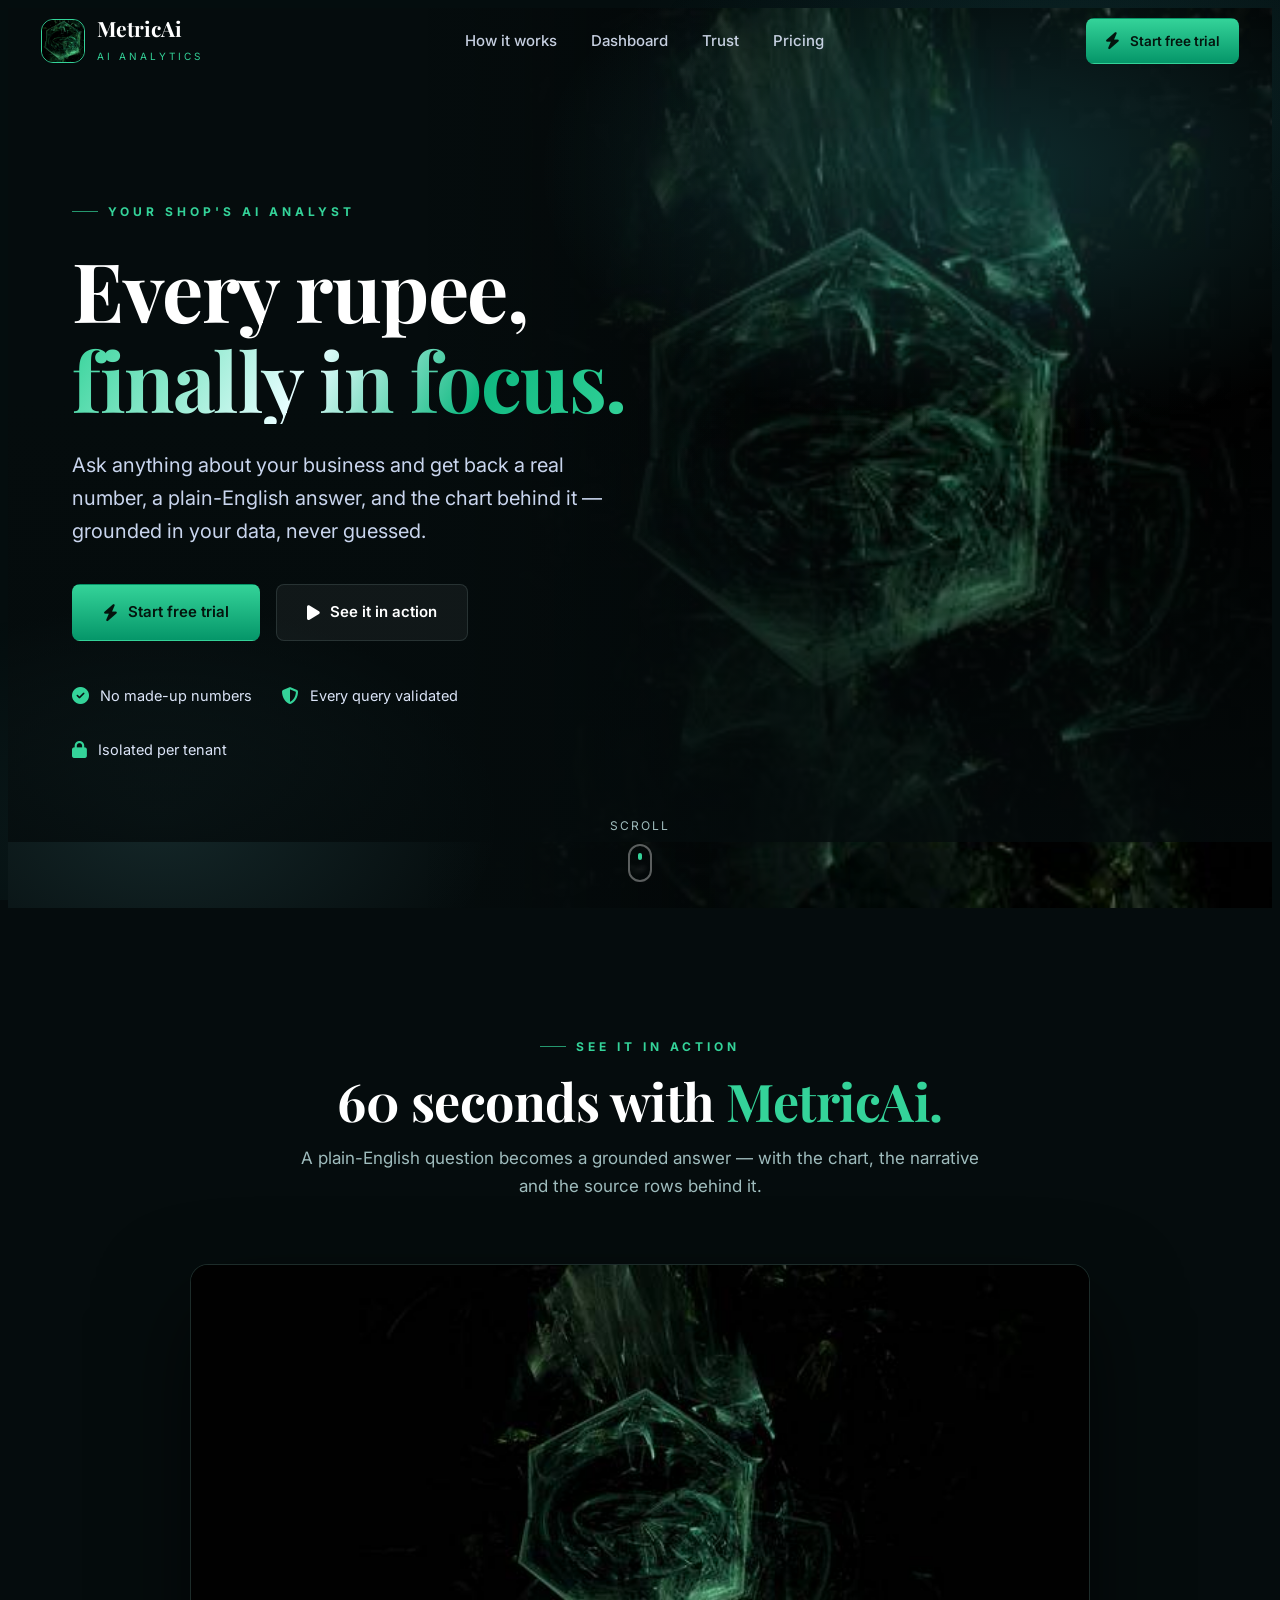
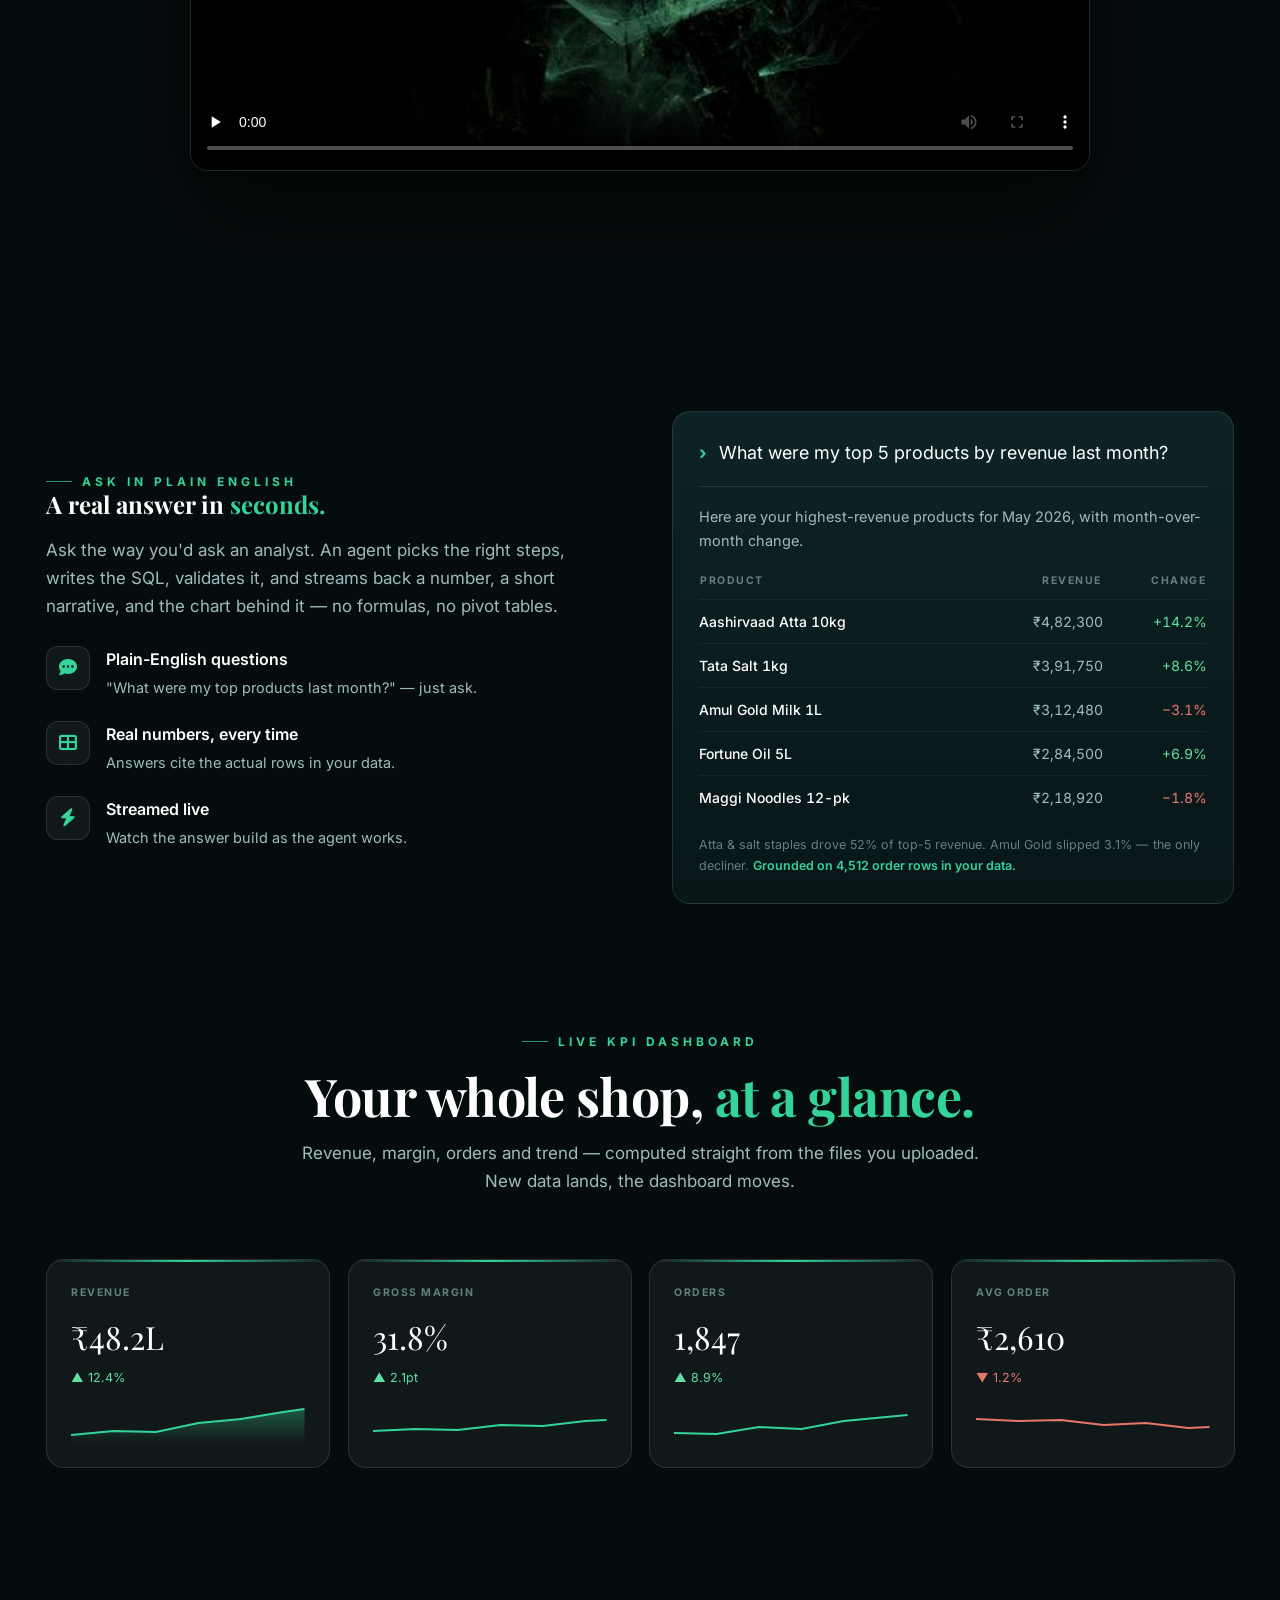
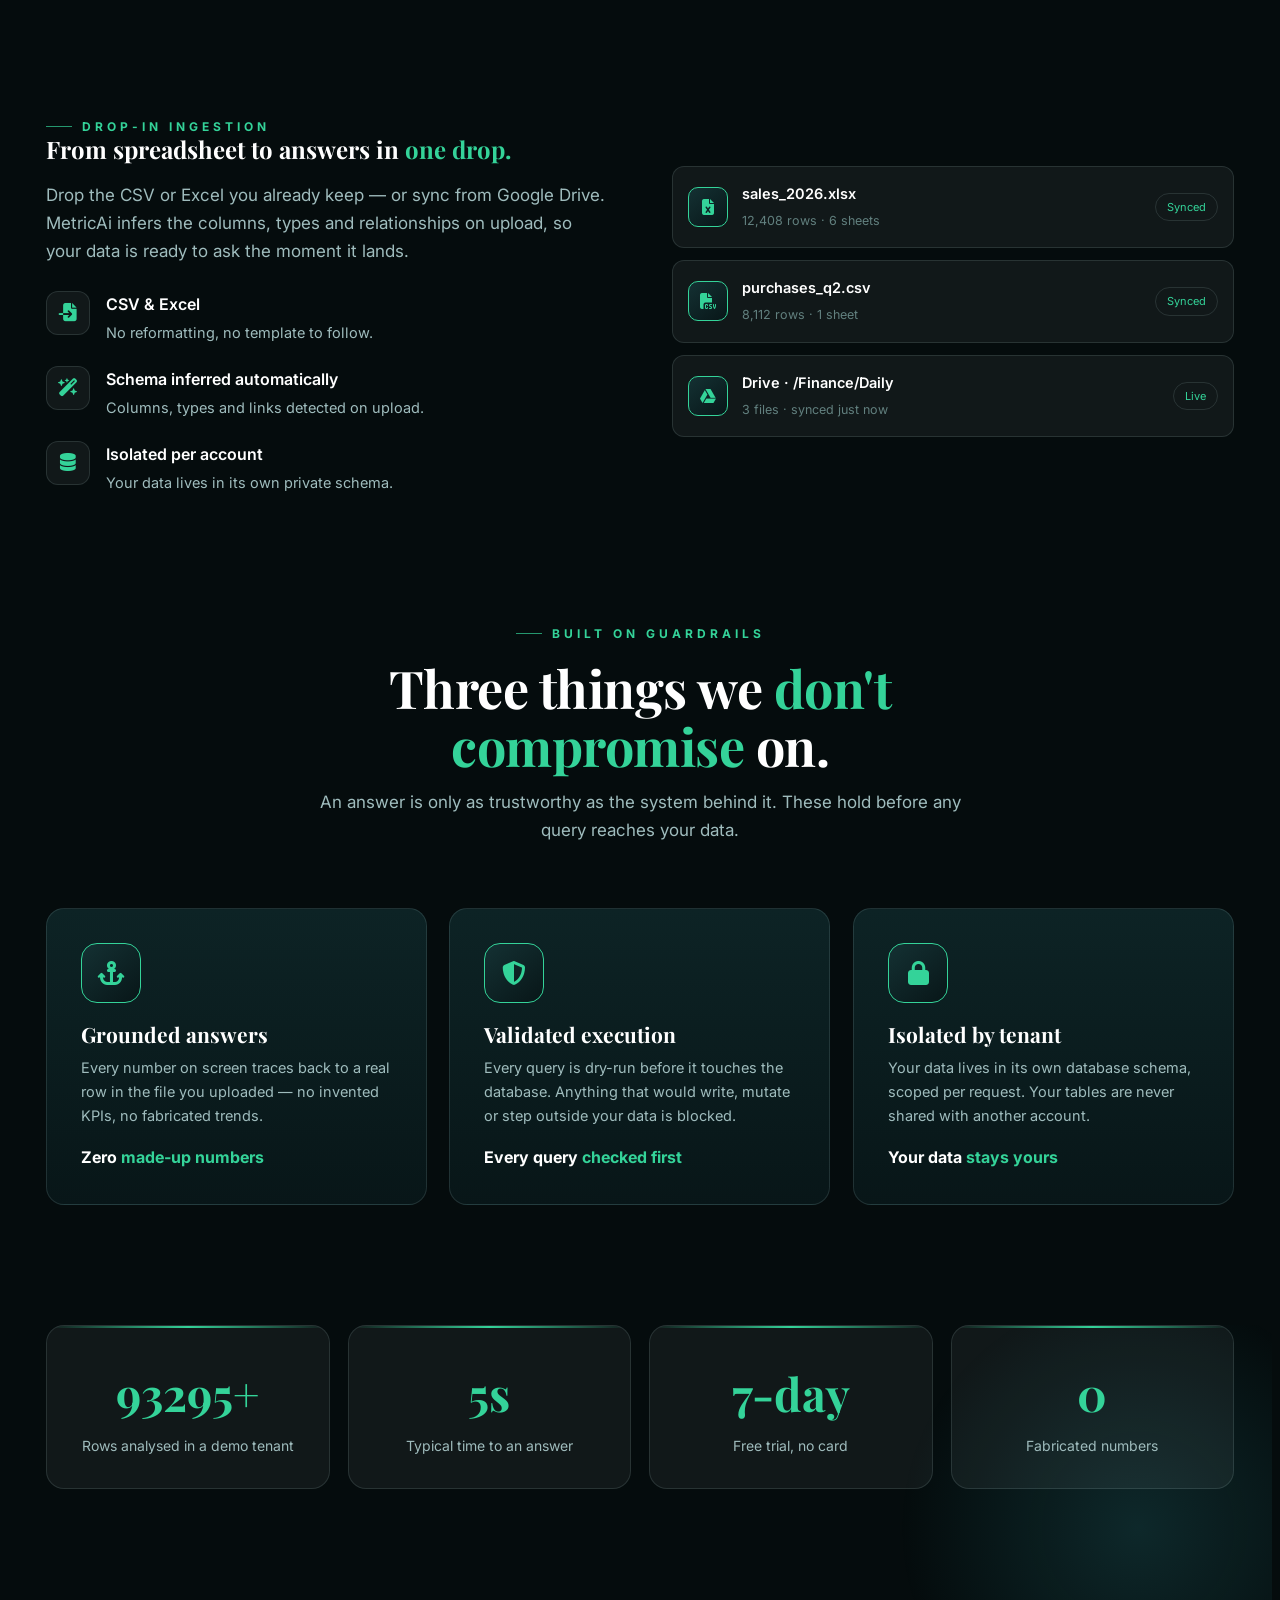
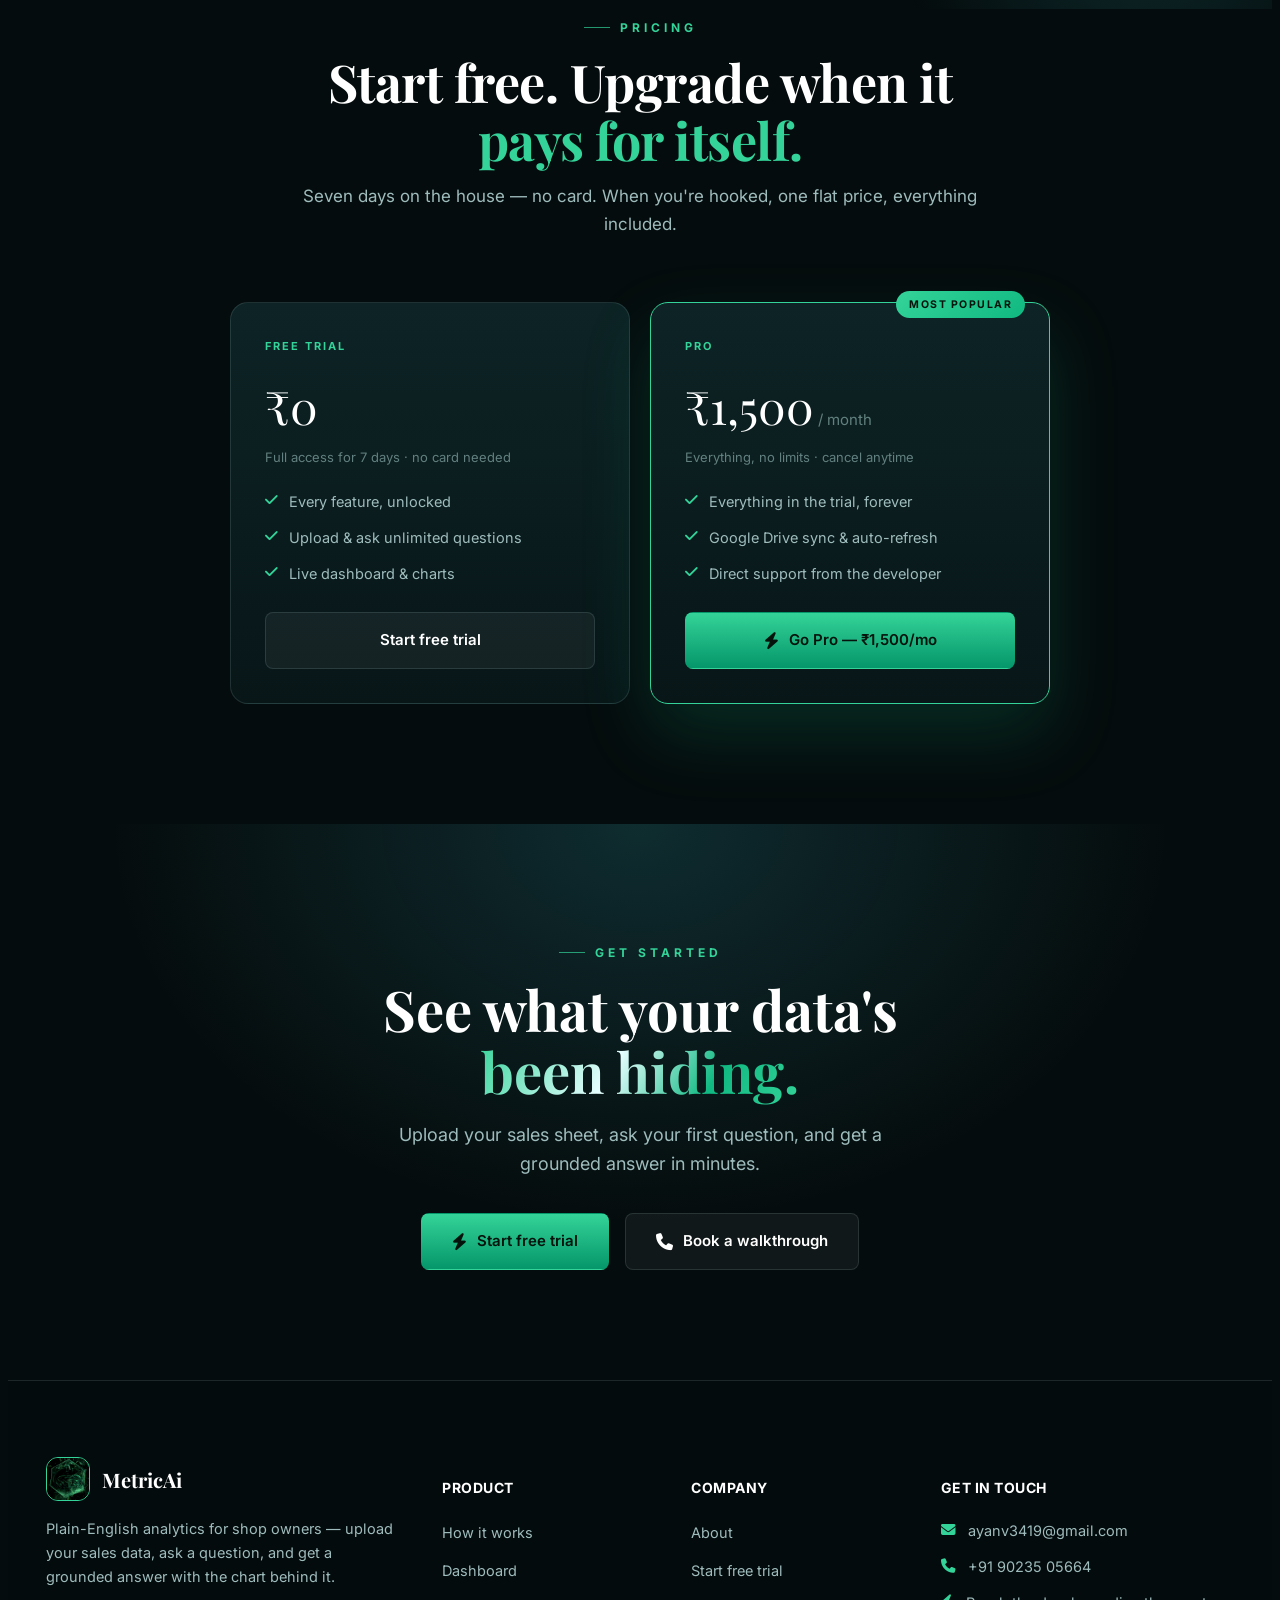
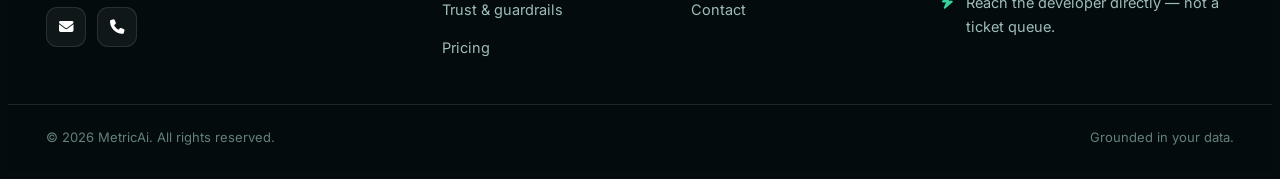
==== commit 40f1fbbc: "feat: cinematic redesign — crystal-right hero, Playfair serif, working CTAs + demo/pricing Rebuilds " ====
--- a/index.html
+++ b/index.html
@@ -1,1801 +1,363 @@
 <!DOCTYPE html>
 <html lang="en">
 <head>
-  <meta charset="UTF-8" />
-  <meta name="viewport" content="width=device-width, initial-scale=1.0" />
+  <meta charset="UTF-8">
+  <meta name="viewport" content="width=device-width, initial-scale=1.0">
   <title>MetricAi — Ask your data, get grounded answers</title>
-  <meta name="description" content="MetricAi is an AI analytics platform for small businesses. Upload your sales data, ask questions in plain English, and get grounded answers, narratives, and charts in seconds — no SQL required." />
-
-  <!-- Open Graph -->
-  <meta property="og:type" content="website" />
-  <meta property="og:title" content="MetricAi — Ask your data, get grounded answers" />
-  <meta property="og:description" content="Upload your sales data, ask questions in plain English, and get a real number, a narrative, and a chart in seconds. Every query validated before it runs. Your data stays isolated." />
-  <meta property="og:url" content="https://agentic-ai-livid-eta.vercel.app" />
-  <meta property="og:site_name" content="MetricAi" />
-  <meta property="og:image" content="https://agentic-ai-livid-eta.vercel.app/og.png" />
-
-  <!-- Twitter Card -->
-  <meta name="twitter:card" content="summary_large_image" />
-  <meta name="twitter:title" content="MetricAi — Ask your data, get grounded answers" />
-  <meta name="twitter:description" content="Upload your sales data, ask questions in plain English, and get a real number, a narrative, and a chart in seconds. Every query validated before it runs." />
-  <meta name="twitter:image" content="https://agentic-ai-livid-eta.vercel.app/og.png" />
-
-  <!-- Inline SVG favicon: Sigma mark -->
-  <link rel="icon" href="data:image/svg+xml,%3Csvg xmlns='http://www.w3.org/2000/svg' viewBox='0 0 48 48'%3E%3Crect width='48' height='48' rx='10' fill='%2309090b'/%3E%3Cpath d='M37 10H13l12 14-12 14h24' fill='none' stroke='%2334d399' stroke-width='7' stroke-linecap='round' stroke-linejoin='round'/%3E%3C/svg%3E" />
-
-  <!-- Fonts -->
+  <meta name="description" content="MetricAi turns plain-English questions into real numbers, a clear narrative and the right chart — grounded in the rows you uploaded. Built for shop owners.">
   <link rel="preconnect" href="https://fonts.googleapis.com">
   <link rel="preconnect" href="https://fonts.gstatic.com" crossorigin>
-  <link href="https://fonts.googleapis.com/css2?family=Inter:wght@400;500;600;700&display=swap" rel="stylesheet">
-
+  <link href="https://fonts.googleapis.com/css2?family=Inter:wght@400;500;600;700&family=Playfair+Display:wght@600;700;800&display=swap" rel="stylesheet">
+  <link rel="stylesheet" href="https://cdnjs.cloudflare.com/ajax/libs/font-awesome/6.4.0/css/all.min.css">
+  <link rel="stylesheet" href="css/cinematic.css">
   <style>
-    /* ============================================================
-       TOKENS — DARK THEME (deep slate-blue)
-    ============================================================ */
-    :root {
-      /* surfaces */
-      --bg-deep:       #0a1018;
-      --bg-mid:        #111827;
-      --bg-elev:       #1a2433;
-      --bg:            #0a1018;
-      --bg-soft:       #111827;
-      --bg-card:       #1a2433;
-      --bg-inset:      #0e1623;
-
-      /* borders */
-      --border:        #1f2937;
-      --border-strong: #2d3748;
-
-      /* text */
-      --text-primary:  #f1f5f9;
-      --text-body:     #cbd5e1;
-      --text-muted:    #94a3b8;
-      --text-faint:    #64748b;
-
-      /* brand */
-      --accent:        #10b981;
-      --accent-bright: #34d399;
-      --accent-deep:   #047857;
-      --accent-dim:    rgba(16,185,129,0.10);
-      --accent-border: rgba(16,185,129,0.28);
-      --accent-tint:   rgba(16,185,129,0.05);
-
-      /* radii */
-      --r-sm: 6px;
-      --r-md: 8px;
-      --r-lg: 12px;
-
-      /* spacing */
-      --s-1: 4px;  --s-2: 8px;  --s-3: 12px; --s-4: 16px; --s-5: 24px;
-      --s-6: 32px; --s-7: 48px; --s-8: 64px; --s-9: 96px; --s-10: 128px;
-
-      /* shadows */
-      --shadow-card: 0 1px 2px rgba(0,0,0,0.25), 0 8px 24px rgba(0,0,0,0.35);
-      --shadow-mock: 0 1px 3px rgba(0,0,0,0.30), 0 16px 40px rgba(0,0,0,0.45);
+    /* MetricAi — emerald accent over the cinematic system */
+    .cin{ --gold:#34d399; --gold-2:#10b981; --gold-deep:#059669; --cyan:#6ee7b7; }
+    .cin-btn--gold{ background:linear-gradient(180deg,#34d399,#059669); color:#04140d; }
+    .cin-btn--gold:hover{ background:linear-gradient(180deg,#4ade9f,#0a7a52); color:#04140d; }
+    .cin a.cin-btn--gold{ color:#04140d; }
+    /* nav hugs the corners (full-width, not the centered 1240 container) */
+    .cin-nav .cin-container{ max-width:none; padding-left:clamp(18px,3.2vw,46px); padding-right:clamp(18px,3.2vw,46px); }
+    /* HERO: crystal on the RIGHT, its left edge MASKED so it dissolves into the
+       dark with no hard seam — like the reference. Scrolling past the hero
+       reveals the crystal centred (the fixed site-wide background). */
+    .cin-hero{ background:var(--bg-0); }
+    .cin-hero-video{ left:auto; right:0; width:min(66vw,1080px);
+      -webkit-mask-image:linear-gradient(90deg, transparent 0%, rgba(0,0,0,.35) 26%, #000 58%);
+      mask-image:linear-gradient(90deg, transparent 0%, rgba(0,0,0,.35) 26%, #000 58%); }
+    .cin-hero::before{ background:linear-gradient(90deg, var(--bg-0) 0%, rgba(5,12,13,.55) 30%, transparent 58%); }
+    @media (max-width:860px){
+      .cin-hero-video{ width:100%; opacity:.5; -webkit-mask-image:none; mask-image:none; }
+      .cin-hero::before{ background:linear-gradient(180deg, rgba(5,12,13,.42) 0%, rgba(5,12,13,.72) 55%, var(--bg-0) 92%); }
     }
-
-    /* ============================================================
-       RESET / BASE
-    ============================================================ */
-    *, *::before, *::after { box-sizing: border-box; }
-    html { scroll-behavior: smooth; -webkit-text-size-adjust: 100%; }
-    body {
-      margin: 0;
-      background:
-        radial-gradient(ellipse 1400px 800px at 50% -100px, #131b2e, transparent 60%),
-        radial-gradient(ellipse 1000px 700px at 100% 50%, #14122a, transparent 55%),
-        radial-gradient(ellipse 900px 600px at 0% 100%, #0c1a22, transparent 55%),
-        #0a1018;
-      position: relative;
-      overflow-x: hidden;
-      color: var(--text-body);
-      font-family: 'Inter', -apple-system, 'Segoe UI', sans-serif;
-      font-feature-settings: 'cv11','ss01','ss03';
-      -webkit-font-smoothing: antialiased;
-      -moz-osx-font-smoothing: grayscale;
-      font-size: 16px;
-      line-height: 1.65;
-    }
-    /* ============================================================
-       ANIMATED BACKGROUND BLOBS
-    ============================================================ */
-    .bg-blobs {
-      position: fixed;
-      inset: 0;
-      z-index: 0;
-      pointer-events: none;
-      overflow: hidden;
-    }
-    .bg-blob {
-      position: absolute;
-      border-radius: 50%;
-      filter: blur(35px);
-      opacity: 0.5;
-      will-change: transform;
-    }
-    .bg-blob--1 {
-      width: 600px; height: 600px;
-      background: radial-gradient(circle at 35% 35%, #10b981, transparent 70%);
-      top: -220px; left: -180px;
-      animation: blobDrift1 60s ease-in-out infinite;
-    }
-    .bg-blob--2 {
-      width: 560px; height: 560px;
-      background: radial-gradient(circle at 35% 35%, #8b5cf6, transparent 70%);
-      top: 18%; right: -260px;
-      animation: blobDrift2 75s ease-in-out infinite;
-    }
-    @keyframes blobDrift1 {
-      0%, 100% { transform: translate3d(0, 0, 0) scale(1); }
-      33% { transform: translate3d(60px, 40px, 0) scale(1.1); }
-      66% { transform: translate3d(30px, 90px, 0) scale(0.95); }
-    }
-    @keyframes blobDrift2 {
-      0%, 100% { transform: translate3d(0, 0, 0) scale(1); }
-      33% { transform: translate3d(-50px, 50px, 0) scale(1.08); }
-      66% { transform: translate3d(-90px, -30px, 0) scale(0.92); }
-    }
-    h1, h2, h3, h4, p { margin: 0; }
-    a { color: inherit; text-decoration: none; }
-    ul { margin: 0; padding: 0; list-style: none; }
-    img, svg { display: block; }
-    ::selection { background: rgba(16,185,129,0.30); color: #ffffff; }
-
-    :focus-visible {
-      outline: 2px solid var(--accent-bright);
-      outline-offset: 2px;
-      border-radius: 3px;
-    }
-
-    /* ============================================================
-       LAYOUT PRIMITIVES
-    ============================================================ */
-    .container {
-      max-width: 1200px;
-      margin-inline: auto;
-      padding-inline: 24px;
-      position: relative;
-      z-index: 1;
-    }
-    .section {
-      padding-block: 0;
-      scroll-margin-top: 80px;
-    }
-    #top { scroll-margin-top: 80px; }
-    .section-head {
-      max-width: 720px;
-      margin-bottom: 56px;
-    }
-    .kicker {
-      font-size: 13px;
-      font-weight: 600;
-      line-height: 1;
-      letter-spacing: 0.16em;
-      text-transform: uppercase;
-      color: var(--accent-bright);
-      margin-bottom: 22px;
-      display: inline-flex;
-      align-items: center;
-      gap: 8px;
-    }
-    .kicker--dot::before {
-      content: "";
-      width: 6px;
-      height: 6px;
-      border-radius: 50%;
-      background: var(--accent);
-    }
-    .h2 {
-      font-size: clamp(36px, 5vw, 60px);
-      font-weight: 600;
-      line-height: 1.05;
-      letter-spacing: -0.03em;
-      color: var(--text-primary);
-    }
-    .lede {
-      margin-top: 22px;
-      font-size: 17px;
-      line-height: 1.65;
-      color: var(--text-body);
-      max-width: 660px;
-    }
-
-    /* ============================================================
-       BOX — bordered card container for major page sections
-    ============================================================ */
-    .box {
-      background: #111827;
-      border: 1px solid rgba(31, 41, 55, 0.85);
-      border-radius: 20px;
-      padding: clamp(40px, 6vw, 80px) clamp(28px, 5vw, 64px);
-      position: relative;
-      overflow: hidden;
-      z-index: 1;
-    }
-    .box--soft { background: var(--bg-soft); }
-    .box--accent-frame {
-      box-shadow: inset 0 1px 0 var(--accent-border);
-    }
-    /* HERO box — strengthen inner emerald halo over solid base */
-    .box.hero {
-      background:
-        radial-gradient(ellipse 760px 380px at 50% 30%, rgba(16,185,129,0.14), transparent 65%),
-        #111827;
-      box-shadow:
-        inset 0 1px 0 rgba(16,185,129,0.35),
-        0 1px 2px rgba(0,0,0,0.3),
-        0 24px 60px -20px rgba(0,0,0,0.4);
-    }
-    /* FEATURE 1 (dashboard) — soft top-left emerald glow */
-    .box.feature-1 {
-      background:
-        radial-gradient(ellipse 500px 300px at 0% 0%, rgba(16,185,129,0.06), transparent 60%),
-        #111827;
-    }
-    /* FEATURE 2 (ingestion) — warm amber tint */
-    .box.feature-2 {
-      background:
-        radial-gradient(ellipse 600px 400px at 100% 0%, rgba(245,158,11,0.06), transparent 60%),
-        #13192a;
-    }
-    /* FEATURE 3 (assistant chat) — cool indigo tint */
-    .box.feature-3 {
-      background:
-        radial-gradient(ellipse 500px 350px at 0% 100%, rgba(99,102,241,0.06), transparent 60%),
-        #101626;
-    }
-    /* SECURITY box — soft mint with stronger emerald hairline top */
-    .box.security {
-      background:
-        radial-gradient(ellipse 1000px 400px at 50% 0%, rgba(16,185,129,0.05), transparent 60%),
-        #101824;
-      box-shadow:
-        inset 0 1px 0 rgba(16,185,129,0.35);
-    }
-    /* Mockup boxes inside features — single-layer depth shadow */
-    .box .mk-win {
-      box-shadow: 0 8px 24px rgba(0,0,0,0.4);
-    }
-    .section + .section { margin-top: clamp(32px, 5vw, 64px); }
-    .section:first-of-type { margin-top: 24px; }
-    .section:last-of-type { margin-bottom: clamp(32px, 5vw, 64px); }
-
-    /* ============================================================
-       NAV
-    ============================================================ */
-    .nav {
-      position: sticky;
-      top: 0;
-      z-index: 50;
-      height: 64px;
-      background: rgba(10, 16, 24, 0.78);
-      backdrop-filter: saturate(140%) blur(16px);
-      -webkit-backdrop-filter: saturate(140%) blur(16px);
-      border-bottom: 1px solid rgba(31, 41, 55, 0.7);
-    }
-    .nav__inner {
-      max-width: 1200px;
-      margin: 0 auto;
-      padding: 0 24px;
-      height: 100%;
-      display: flex;
-      align-items: center;
-      justify-content: space-between;
-      gap: 24px;
-    }
-    .brand {
-      display: flex;
-      align-items: center;
-      gap: 10px;
-      flex-shrink: 0;
-      border-radius: var(--r-md);
-      transition: opacity 0.15s ease;
-    }
-    .brand:hover { opacity: 0.78; }
-    .brand:focus-visible {
-      outline: 2px solid var(--accent-bright);
-      outline-offset: 3px;
-    }
-    .sigma {
-      width: 28px;
-      height: 28px;
-      border-radius: var(--r-md);
-      background: var(--accent-dim);
-      border: 1px solid var(--accent-border);
-      display: flex;
-      align-items: center;
-      justify-content: center;
-      flex-shrink: 0;
-    }
-    .sigma svg { width: 14px; height: 14px; filter: drop-shadow(0 0 3px rgba(16,185,129,0.9)) drop-shadow(0 0 7px rgba(16,185,129,0.5)); }
-    .brand__name {
-      font-size: 15px;
-      font-weight: 600;
-      color: var(--text-primary);
-      letter-spacing: -0.01em;
-    }
-    .nav__links {
-      display: flex;
-      align-items: center;
-      gap: 32px;
-    }
-    .nav__link {
-      font-size: 14px;
-      font-weight: 500;
-      color: var(--text-body);
-      transition: color 0.15s ease;
-    }
-    .nav__link:hover { color: var(--text-primary); }
-    .nav__right {
-      display: flex;
-      align-items: center;
-      gap: 20px;
-      flex-shrink: 0;
-    }
-    .nav__signin {
-      font-size: 14px;
-      font-weight: 500;
-      color: var(--text-body);
-      transition: color 0.15s ease;
-    }
-    .nav__signin:hover { color: var(--text-primary); }
-
-    /* ============================================================
-       BUTTONS
-    ============================================================ */
-    .btn {
-      display: inline-flex;
-      align-items: center;
-      gap: 8px;
-      font-size: 14px;
-      border-radius: var(--r-sm);
-      cursor: pointer;
-      white-space: nowrap;
-      transition: background 0.15s ease, border-color 0.15s ease, color 0.15s ease, box-shadow 0.15s ease;
-    }
-    .btn--primary {
-      background: linear-gradient(135deg, #10b981, #047857);
-      color: #052e1f;
-      font-weight: 600;
-      letter-spacing: -0.01em;
-      padding: 10px 20px;
-      border: 1px solid var(--accent);
-      box-shadow:
-        0 1px 0 rgba(255,255,255,0.15) inset,
-        0 4px 14px -2px rgba(16,185,129,0.45),
-        0 2px 4px rgba(0,0,0,0.2);
-      transition: transform 0.2s ease, box-shadow 0.2s ease, background 0.2s ease;
-    }
-    .btn--primary:hover {
-      background: linear-gradient(135deg, #34d399, #10b981);
-      border-color: var(--accent-bright);
-      box-shadow:
-        0 1px 0 rgba(255,255,255,0.2) inset,
-        0 8px 24px -2px rgba(16,185,129,0.55),
-        0 2px 4px rgba(0,0,0,0.25);
-      transform: translateY(-1px);
-    }
-    .btn--primary:active { transform: translateY(0); }
-    .btn--secondary {
-      background: rgba(255,255,255,0.04);
-      color: var(--text-primary);
-      font-weight: 500;
-      padding: 10px 20px;
-      border: 1px solid rgba(255,255,255,0.10);
-    }
-    .btn--secondary:hover {
-      background: rgba(255,255,255,0.07);
-      border-color: rgba(255,255,255,0.18);
-    }
-    .btn--sm {
-      padding: 7px 14px;
-      font-size: 13px;
-    }
-    .btn__arrow { font-weight: 600; }
-
-    /* ============================================================
-       HERO
-    ============================================================ */
-    .hero {
-      position: relative;
-      text-align: center;
-      box-shadow: inset 0 1px 0 rgba(16,185,129,0.35);
-    }
-    /* soft emerald halo behind the headline (tightened to sit behind H1) */
-    .hero::before {
-      content: "";
-      position: absolute;
-      top: 80px;
-      left: 50%;
-      transform: translateX(-50%);
-      width: 820px;
-      height: 380px;
-      background: radial-gradient(ellipse at center, rgba(16,185,129,0.12) 0%, rgba(16,185,129,0.04) 38%, transparent 68%);
-      filter: blur(50px);
-      pointer-events: none;
-      z-index: 0;
-    }
-    .hero__inner {
-      position: relative;
-      z-index: 1;
-      max-width: 820px;
-      margin: 0 auto;
-    }
-    .hero__eyebrow {
-      display: inline-flex;
-      align-items: center;
-      gap: 8px;
-      font-size: 13px;
-      font-weight: 600;
-      letter-spacing: 0.16em;
-      text-transform: uppercase;
-      color: var(--accent-bright);
-      background: rgba(16,185,129,0.06);
-      border: 1px solid var(--accent-border);
-      padding: 7px 16px;
-      border-radius: 999px;
-      margin-bottom: 32px;
-    }
-    .hero__eyebrow::before {
-      content: "";
-      width: 6px;
-      height: 6px;
-      border-radius: 50%;
-      background: var(--accent);
-    }
-    .hero h1 {
-      font-size: clamp(48px, 7.5vw, 92px);
-      font-weight: 600;
-      line-height: 1.0;
-      letter-spacing: -0.035em;
-      color: var(--text-primary);
-      max-width: 880px;
-      margin-inline: auto;
-    }
-    /* accent-bright keeps AA contrast on dark background */
-    .hero h1 .accent-text { color: var(--accent-bright); }
-    .hero__sub {
-      margin: 28px auto 0;
-      font-size: 19px;
-      font-weight: 400;
-      line-height: 1.6;
-      color: var(--text-body);
-      max-width: 580px;
-    }
-    .hero__cta {
-      display: flex;
-      flex-wrap: wrap;
-      gap: 14px;
-      justify-content: center;
-      margin-top: 40px;
-    }
-    .hero__media {
-      position: relative;
-      max-width: 960px;
-      margin: 72px auto 0;
-      z-index: 1;
-    }
-    /* The mockup inside the hero box gets a softer hairline since the box already frames it */
-    .hero__media .mk-win {
-      border-color: var(--border);
-    }
-
-    /* ============================================================
-       TRUST STRIP — slim pill-box
-    ============================================================ */
-    .strip {
-      display: flex;
-      justify-content: center;
-    }
-    .strip__pill {
-      display: inline-flex;
-      flex-wrap: wrap;
-      align-items: center;
-      justify-content: center;
-      gap: 8px 16px;
-      background: rgba(16,185,129,0.06);
-      border: 1px solid rgba(16,185,129,0.25);
-      border-radius: 999px;
-      padding: 14px 28px;
-      max-width: 100%;
-    }
-    .strip__item {
-      display: inline-flex;
-      align-items: center;
-      gap: 8px;
-      font-size: 12.5px;
-      font-weight: 500;
-      color: var(--text-body);
-      white-space: nowrap;
-    }
-    .strip__item svg { width: 12px; height: 12px; flex-shrink: 0; color: var(--accent-bright); }
-    .strip__sep {
-      width: 3px;
-      height: 3px;
-      border-radius: 50%;
-      background: rgba(255,255,255,0.10);
-    }
-
-    /* ============================================================
-       FEATURE DEEP-DIVE
-    ============================================================ */
-    .feature {
-      display: grid;
-      grid-template-columns: 1fr 1fr;
-      gap: clamp(48px, 8vw, 120px);
-      align-items: center;
-    }
-    .feature--rev .feature__media { order: -1; }
-    .feature__text { max-width: 520px; }
-    .feature__body {
-      margin-top: 22px;
-      font-size: 16px;
-      line-height: 1.65;
-      color: var(--text-body);
-    }
-    .checklist {
-      margin-top: 32px;
-      display: flex;
-      flex-direction: column;
-      gap: 14px;
-    }
-    .checklist li {
-      display: flex;
-      gap: 12px;
-      align-items: flex-start;
-      font-size: 15px;
-      color: var(--text-body);
-    }
-    .checklist svg {
-      width: 16px;
-      height: 16px;
-      flex-shrink: 0;
-      margin-top: 4px;
-      color: var(--accent-bright);
-    }
-    /* Mockups inside a box drop their own outer border — the box frames them */
-    .box .feature__media .mk-win {
-      border-color: var(--border);
-    }
-
-    /* ============================================================
-       3-UP SECURITY GRID
-    ============================================================ */
-    .grid3 {
-      border: 1px solid var(--border);
-      border-radius: 20px;
-      overflow: hidden;
-      display: grid;
-      grid-template-columns: repeat(3, 1fr);
-      gap: 1px;
-      background: var(--border);
-      box-shadow: inset 0 1px 0 var(--accent-border);
-    }
-    .cell {
-      background: rgba(17,24,39,0.6);
-      padding: 40px;
-      transition: background 0.15s ease;
-    }
-    .cell:hover { background: rgba(17,24,39,0.78); }
-    /* Tinted cells — emerald / indigo / amber */
-    .cell--emerald {
-      background: linear-gradient(180deg, rgba(16,185,129,0.07), transparent 70%), rgba(17,24,39,0.6);
-    }
-    .cell--indigo {
-      background: linear-gradient(180deg, rgba(99,102,241,0.07), transparent 70%), rgba(17,24,39,0.6);
-    }
-    .cell--amber {
-      background: linear-gradient(180deg, rgba(245,158,11,0.07), transparent 70%), rgba(17,24,39,0.6);
-    }
-    .cell__icon {
-      display: inline-flex;
-      align-items: center;
-      justify-content: center;
-      width: 36px;
-      height: 36px;
-      border-radius: 8px;
-      background: rgba(16,185,129,0.10);
-      border: 1px solid rgba(16,185,129,0.30);
-      color: var(--accent-bright);
-      margin-bottom: 14px;
-      line-height: 0;
-    }
-    .cell__icon svg { width: 18px; height: 18px; display: block; }
-    /* Indigo / amber icon variants for cells 2 and 3 */
-    .cell--indigo .cell__icon {
-      color: #818cf8;
-      background: rgba(99,102,241,0.10);
-      border-color: rgba(99,102,241,0.30);
-    }
-    .cell--amber .cell__icon {
-      color: #fbbf24;
-      background: rgba(245,158,11,0.10);
-      border-color: rgba(245,158,11,0.30);
-    }
-    .cell--indigo .cell__index { color: #818cf8; }
-    .cell--amber .cell__index { color: #fbbf24; }
-    .cell__index {
-      font-family: ui-monospace, 'SF Mono', Consolas, monospace;
-      font-size: 10px;
-      font-weight: 500;
-      letter-spacing: 0.12em;
-      color: var(--accent-bright);
-      text-transform: uppercase;
-    }
-    .cell h4 {
-      margin-top: 14px;
-      font-size: 21px;
-      font-weight: 600;
-      line-height: 1.3;
-      letter-spacing: -0.015em;
-      color: var(--text-primary);
-    }
-    .cell p {
-      margin-top: 12px;
-      font-size: 15px;
-      line-height: 1.65;
-      color: var(--text-body);
-    }
-
-    /* ============================================================
-       CONTACT / SUPPORT — 2-up grid of direct channels
-    ============================================================ */
-    .box.contact {
-      background:
-        radial-gradient(ellipse 1000px 400px at 50% 0%, rgba(16,185,129,0.05), transparent 60%),
-        #101824;
-      box-shadow:
-        inset 0 1px 0 rgba(16,185,129,0.35);
-    }
-    .grid2 {
-      border: 1px solid var(--border);
-      border-radius: 20px;
-      overflow: hidden;
-      display: grid;
-      grid-template-columns: repeat(2, 1fr);
-      gap: 1px;
-      background: var(--border);
-      box-shadow: inset 0 1px 0 var(--accent-border);
-    }
-    a.cell { display: block; }
-    a.cell h4 { overflow-wrap: anywhere; }
-
-    /* ============================================================
-       CTA BAND — boxed with soft emerald gradient inside
-    ============================================================ */
-    .cta {
-      background:
-        radial-gradient(ellipse 900px 500px at 50% 100%, rgba(16,185,129,0.18), transparent 65%),
-        linear-gradient(180deg, rgba(16,185,129,0.06), transparent 70%),
-        #111827;
-      box-shadow:
-        inset 0 1px 0 rgba(16,185,129,0.45),
-        0 1px 2px rgba(0,0,0,0.3);
-      border-radius: 24px;
-      text-align: center;
-    }
-    .cta h2 {
-      font-size: clamp(40px, 6vw, 72px);
-      font-weight: 600;
-      line-height: 1.05;
-      letter-spacing: -0.03em;
-      color: var(--text-primary);
-      max-width: 820px;
-      margin-inline: auto;
-    }
-    .cta .lede { margin-inline: auto; }
-    .cta__actions {
-      margin-top: 44px;
-      display: flex;
-      flex-wrap: wrap;
-      gap: 16px;
-      justify-content: center;
-    }
-
-    /* ============================================================
-       FOOTER
-    ============================================================ */
-    .footer {
-      margin-top: clamp(32px, 5vw, 64px);
-      border-top: 1px solid rgba(31, 41, 55, 0.7);
-      padding: 36px 24px 28px;
-      background: linear-gradient(180deg, transparent, rgba(10,16,24,0.5));
-      position: relative;
-      z-index: 1;
-    }
-    .footer__inner { max-width: 1200px; margin: 0 auto; }
-    .footer__row {
-      display: flex;
-      align-items: center;
-      justify-content: space-between;
-      gap: 24px;
-      flex-wrap: wrap;
-    }
-    .footer__brand {
-      display: flex;
-      align-items: center;
-      gap: 12px;
-      flex-wrap: wrap;
-    }
-    .footer .sigma { width: 22px; height: 22px; border-radius: var(--r-md); }
-    .footer .sigma svg { width: 11px; height: 11px; }
-    .footer__name { font-size: 14px; font-weight: 600; color: var(--text-primary); }
-    .footer__tag { font-size: 13px; color: var(--text-muted); }
-    .footer__links {
-      display: flex;
-      align-items: center;
-      gap: 24px;
-      flex-wrap: wrap;
-    }
-    .footer__links a {
-      font-size: 13px;
-      color: var(--text-muted);
-      transition: color 0.15s ease;
-    }
-    .footer__links a:hover { color: var(--text-body); }
-    .footer__bottom {
-      margin-top: 24px;
-      padding-top: 20px;
-      border-top: 1px solid var(--border);
-      display: flex;
-      align-items: center;
-      justify-content: space-between;
-      gap: 12px 24px;
-      flex-wrap: wrap;
-    }
-    .footer__copy { font-size: 12px; color: var(--text-faint); }
-    .footer__contact {
-      display: flex;
-      align-items: center;
-      gap: 10px;
-      flex-wrap: wrap;
-      font-size: 12px;
-      color: var(--text-faint);
-    }
-    .footer__contact a { color: var(--text-muted); transition: color 0.15s ease; }
-    .footer__contact a:hover { color: var(--text-body); }
-
-    /* ============================================================
-       REVEAL ANIMATION
-    ============================================================ */
-    .reveal {
-      opacity: 0;
-      transform: translateY(10px);
-      transition: opacity 0.5s ease, transform 0.5s ease;
-    }
-    .reveal.is-visible {
-      opacity: 1;
-      transform: translateY(0);
-    }
-    @media (prefers-reduced-motion: reduce) {
-      .reveal { opacity: 1; transform: none; transition: none; }
-      html { scroll-behavior: auto; }
-    }
-
-    /* ============================================================
-       RESPONSIVE
-    ============================================================ */
-    @media (max-width: 860px) {
-      .section-head { margin-bottom: 40px; }
-      .hero__sub { font-size: 17px; }
-      .hero__media { margin-top: 56px; }
-      .feature {
-        grid-template-columns: 1fr;
-        gap: 48px;
-      }
-      .feature--rev .feature__media { order: 0; }
-      .feature__text, .feature__media { max-width: 100%; }
-      .grid3, .grid2 { grid-template-columns: 1fr; }
-      .cell { padding: 32px 28px; }
-      .box { border-radius: 16px; }
-      .cta { border-radius: 18px; }
-      .grid3, .grid2 { border-radius: 16px; }
-    }
-    @media (max-width: 760px) {
-      .nav__links { display: none; }
-    }
-    @media (max-width: 640px) {
-      .footer__row { flex-direction: column; align-items: flex-start; gap: 24px; }
-      .mk-body { padding: 14px; }
-    }
-
-    /* ============================================================
-       MOCKUP STYLES (prefixed mk-) — DARK THEME
-    ============================================================ */
-    .mk-win{
-      background:var(--bg-inset);
-      border:1px solid var(--border);
-      border-radius:var(--r-lg);
-      box-shadow: var(--shadow-mock);
-      overflow:hidden;
-      font-family:'Inter',-apple-system,system-ui,sans-serif;
-      color: var(--text-primary);
-      -webkit-font-smoothing:antialiased;
-    }
-    /* Inline-SVG icon wrapper */
-    .ti{display:inline-flex;align-items:center;justify-content:center;width:1em;height:1em;font-size:1em;flex:0 0 auto;line-height:0}
-    .ti svg{width:1em;height:1em;display:block;stroke:currentColor;fill:none}
-    .mk-bar{
-      height:38px;
-      display:flex;
-      align-items:center;
-      gap:14px;
-      padding:0 14px;
-      border-bottom:1px solid var(--border);
-      background:var(--bg-deep);
-    }
-    .mk-dots{display:flex;gap:7px}
-    .mk-dot{width:9px;height:9px;border-radius:50%;background:var(--border-strong)}
-    .mk-url{
-      margin-left:auto;
-      background:var(--bg-elev);
-      border-radius:6px;
-      font-family:ui-monospace,'SF Mono',Consolas,monospace;
-      font-size:11.5px;
-      color:var(--text-muted);
-      padding:4px 12px;
-    }
-    .mk-body{background:var(--bg-inset);padding:22px}
-    .mk-pos{color:#34d399}
-    .mk-neg{color:#f87171}
-
-    /* ---- A: assistant chat ---- */
-    .mk-chat{display:flex;flex-direction:column;gap:16px}
-    .mk-urow{display:flex;justify-content:flex-end}
-    .mk-ubub{
-      background:var(--bg-elev);
-      border:1px solid var(--border);
-      color:var(--text-primary);
-      font-size:13.5px;
-      line-height:1.5;
-      padding:10px 14px;
-      border-radius:8px;
-      max-width:78%;
-    }
-    .mk-arow{display:flex;gap:11px;align-items:flex-start}
-    .mk-av{
-      flex:0 0 28px;
-      width:28px;
-      height:28px;
-      border-radius:8px;
-      background:rgba(16,185,129,0.12);
-      border:1px solid rgba(16,185,129,0.35);
-      display:flex;
-      align-items:center;
-      justify-content:center;
-      color:#34d399;
-      font-size:14px;
-      margin-top:2px;
-    }
-    .mk-abody{flex:1;min-width:0}
-    .mk-intro{
-      font-size:13.5px;
-      line-height:1.55;
-      color:var(--text-body);
-      margin-bottom:13px;
-    }
-    .mk-intro strong{color:var(--text-primary);font-weight:600}
-    .mk-card{
-      background:var(--bg-inset);
-      border:1px solid var(--border);
-      border-radius:8px;
-      overflow:hidden;
-      overflow-x:auto;
-      -webkit-overflow-scrolling:touch;
-    }
-    .mk-tbl{
-      width:100%;
-      border-collapse:collapse;
-      font-size:12.5px;
-      font-family:ui-monospace,'SF Mono',Consolas,monospace;
-    }
-    .mk-tbl thead th{
-      font-size:10.5px;
-      letter-spacing:.5px;
-      text-transform:uppercase;
-      color:var(--text-muted);
-      font-weight:500;
-      text-align:left;
-      padding:9px 14px;
-      border-bottom:1px solid var(--border);
-      background:var(--bg-elev);
-      font-family:'Inter',sans-serif;
-    }
-    .mk-tbl thead th.mk-r,.mk-tbl td.mk-r{text-align:right}
-    .mk-tbl tbody td{
-      padding:9px 14px;
-      border-bottom:1px solid var(--border);
-      color:var(--text-body);
-    }
-    .mk-tbl tbody tr:last-child td{border-bottom:none}
-    .mk-tbl .mk-pn{color:var(--text-body);font-variant-numeric:tabular-nums}
-    .mk-tbl .mk-rev{
-      color:var(--text-primary);
-      font-variant-numeric:tabular-nums;
-      font-weight:500;
-    }
-    .mk-charttitle{
-      font-size:11px;
-      color:var(--text-muted);
-      margin:18px 2px 11px;
-      display:flex;
-      align-items:center;
-      gap:7px;
-      letter-spacing:.02em;
-    }
-    .mk-charttitle .ti{font-size:13px;color:#34d399}
-    .mk-bars{display:flex;flex-direction:column;gap:9px}
-    .mk-brow{
-      display:grid;
-      grid-template-columns:96px 1fr auto;
-      align-items:center;
-      gap:11px;
-    }
-    .mk-blab{
-      font-size:11.5px;
-      color:var(--text-muted);
-      white-space:nowrap;
-      overflow:hidden;
-      text-overflow:ellipsis;
-    }
-    .mk-btrack{
-      height:9px;
-      background:var(--border);
-      border-radius:3px;
-      overflow:hidden;
-    }
-    .mk-bfill{
-      height:100%;
-      background:#10b981;
-      border-radius:3px;
-    }
-    .mk-bval{
-      font-size:11.5px;
-      color:var(--text-primary);
-      font-variant-numeric:tabular-nums;
-      min-width:62px;
-      text-align:right;
-    }
-    .mk-insight{
-      margin-top:14px;
-      padding-top:13px;
-      border-top:1px solid var(--border);
-      font-size:12px;
-      color:var(--text-muted);
-      line-height:1.55;
-      display:flex;
-      gap:8px;
-      align-items:flex-start;
-    }
-    .mk-insight .ti{
-      color:#34d399;
-      font-size:14px;
-      margin-top:1px;
-      flex:0 0 auto;
-    }
-
-    /* ---- B: dashboard ---- */
-    .mk-kpis{
-      display:grid;
-      grid-template-columns:repeat(4,1fr);
-      gap:12px;
-      margin-bottom:16px;
-    }
-    .mk-kpi{
-      background:var(--bg-elev);
-      border:1px solid var(--border);
-      border-radius:8px;
-      padding:14px 16px;
-    }
-    .mk-klab{
-      font-size:10.5px;
-      letter-spacing:.4px;
-      text-transform:uppercase;
-      color:var(--text-muted);
-      margin-bottom:10px;
-      display:flex;
-      align-items:center;
-      gap:6px;
-      font-weight:500;
-    }
-    .mk-klab .ti{font-size:13px;color:var(--text-faint)}
-    .mk-knum{
-      font-size:22px;
-      font-weight:600;
-      letter-spacing:-.3px;
-      color:var(--text-primary);
-      font-variant-numeric:tabular-nums;
-      line-height:1;
-    }
-    .mk-kdelta{
-      font-size:11.5px;
-      margin-top:10px;
-      font-variant-numeric:tabular-nums;
-      display:flex;
-      align-items:center;
-      gap:4px;
-      font-weight:500;
-    }
-    .mk-kdelta .ti{font-size:13px}
-    .mk-grid2{
-      display:grid;
-      grid-template-columns:1.85fr 1fr;
-      gap:14px;
-    }
-    .mk-panel{
-      background:var(--bg-elev);
-      border:1px solid var(--border);
-      border-radius:8px;
-      padding:16px 18px;
-    }
-    .mk-phead{
-      display:flex;
-      align-items:center;
-      justify-content:space-between;
-      margin-bottom:6px;
-    }
-    .mk-ptitle{
-      font-size:12.5px;
-      color:var(--text-primary);
-      font-weight:600;
-      letter-spacing:-.01em;
-    }
-    .mk-ptag{
-      font-size:10px;
-      color:#34d399;
-      background:rgba(16,185,129,0.10);
-      border:1px solid rgba(16,185,129,0.30);
-      padding:2px 8px;
-      border-radius:6px;
-      letter-spacing:.3px;
-      font-weight:500;
-    }
-    .mk-psub{
-      font-size:10.5px;
-      color:var(--text-muted);
-      margin-bottom:12px;
-    }
-    .mk-chartwrap{position:relative;padding-left:34px}
-    .mk-xaxis{
-      display:flex;
-      justify-content:space-between;
-      margin-top:7px;
-      padding:0 2px;
-    }
-    .mk-xaxis span{font-size:10px;color:var(--text-faint)}
-    .mk-yax{
-      position:absolute;
-      left:0;
-      top:0;
-      height:140px;
-      display:flex;
-      flex-direction:column;
-      justify-content:space-between;
-      pointer-events:none;
-    }
-    .mk-yax span{font-size:9.5px;color:var(--text-faint);line-height:1}
-    .mk-toplist{display:flex;flex-direction:column;gap:13px}
-    .mk-tlhead{
-      display:flex;
-      justify-content:space-between;
-      align-items:baseline;
-      margin-bottom:6px;
-    }
-    .mk-tlname{font-size:11.5px;color:var(--text-body);font-weight:500}
-    .mk-tlval{font-size:11px;color:var(--text-muted);font-variant-numeric:tabular-nums}
-    .mk-tltrack{
-      height:6px;
-      background:var(--border);
-      border-radius:3px;
-      overflow:hidden;
-    }
-    .mk-tlfill{
-      height:100%;
-      background:#10b981;
-      border-radius:3px;
-      opacity:.92;
-    }
-
-    /* ---- C: pipeline ---- */
-    .mk-src{display:flex;flex-direction:column;gap:10px}
-    .mk-srow{
-      display:flex;
-      align-items:center;
-      gap:13px;
-      background:var(--bg-elev);
-      border:1px solid var(--border);
-      border-radius:8px;
-      padding:13px 16px;
-    }
-    .mk-sicon{
-      flex:0 0 36px;
-      width:36px;
-      height:36px;
-      border-radius:8px;
-      display:flex;
-      align-items:center;
-      justify-content:center;
-      font-size:18px;
-    }
-    .mk-sicon.xls{background:rgba(16,185,129,0.12);border:1px solid rgba(16,185,129,0.35);color:#34d399}
-    .mk-sicon.csv{background:var(--bg-inset);border:1px solid var(--border);color:var(--text-muted)}
-    .mk-sicon.drv{background:var(--bg-inset);border:1px solid var(--border);color:var(--text-muted)}
-    .mk-sinfo{flex:1;min-width:0}
-    .mk-sname{
-      font-size:13px;
-      color:var(--text-primary);
-      font-weight:500;
-      display:flex;
-      align-items:center;
-      gap:9px;
-      flex-wrap:wrap;
-    }
-    .mk-srows{
-      font-size:11px;
-      color:var(--text-muted);
-      font-weight:400;
-      font-variant-numeric:tabular-nums;
-    }
-    .mk-smeta{
-      font-size:11px;
-      color:var(--text-muted);
-      margin-top:4px;
-      display:flex;
-      align-items:center;
-      gap:7px;
-    }
-    .mk-sdot{
-      width:7px;
-      height:7px;
-      border-radius:50%;
-      flex:0 0 auto;
-    }
-    .mk-sdot.ok{background:#10b981}
-    .mk-status{
-      font-size:11px;
-      display:flex;
-      align-items:center;
-      gap:6px;
-      flex:0 0 auto;
-      padding-left:6px;
-      font-weight:500;
-    }
-    .mk-status.ok{color:#34d399}
-    .mk-status .ti{font-size:14px}
-    .mk-schema{
-      margin-top:14px;
-      background:var(--bg-inset);
-      border:1px solid var(--border);
-      border-radius:8px;
-      padding:14px 16px;
-    }
-    .mk-schtop{
-      display:flex;
-      align-items:center;
-      gap:8px;
-      margin-bottom:12px;
-    }
-    .mk-schtop .ti{font-size:14px;color:#34d399}
-    .mk-schtop span{font-size:11px;color:var(--text-muted);letter-spacing:.2px;font-weight:500;text-transform:uppercase}
-    .mk-tags{
-      display:flex;
-      flex-wrap:wrap;
-      gap:7px;
-      margin-bottom:12px;
-    }
-    .mk-tag{
-      font-size:11px;
-      color:var(--text-body);
-      background:var(--bg-elev);
-      border:1px solid var(--border);
-      border-radius:6px;
-      padding:4px 9px;
-      font-variant-numeric:tabular-nums;
-    }
-    .mk-tag .ti{font-size:12px;color:var(--text-muted);margin-right:5px;vertical-align:-1px}
-    .mk-schfoot{
-      font-size:11.5px;
-      color:var(--text-muted);
-      border-top:1px solid var(--border);
-      padding-top:10px;
-      display:flex;
-      align-items:center;
-      gap:7px;
-    }
-    .mk-schfoot b{color:var(--text-body);font-weight:500}
-    .mk-schfoot .ti{font-size:14px;color:#34d399}
-
-    @media(max-width:560px){
-      .mk-kpis{grid-template-columns:repeat(2,1fr)}
-      .mk-grid2{grid-template-columns:1fr}
-      .mk-brow{grid-template-columns:80px 1fr auto}
-    }
-    @media(max-width:380px){
-      .mk-kpis{grid-template-columns:1fr}
-    }
-
-    /* ============================================================
-       FEATURE BOX TRANSITIONS
-    ============================================================ */
-    .box.feature-1, .box.feature-2, .box.feature-3 {
-      transition: box-shadow 0.2s ease, border-color 0.2s ease;
-    }
-
-    /* Reduced-motion: freeze blobs */
-    @media (prefers-reduced-motion: reduce) {
-      .bg-blob { animation: none !important; }
-    }
-
-    /* ============================================================
-       DEMO VIDEO BLOCK
-    ============================================================ */
-    .box.demo {
-      padding: clamp(28px, 4vw, 56px) clamp(20px, 4vw, 56px);
-      background: var(--bg-mid);
-    }
-    .demo__head {
-      text-align: center;
-      max-width: 640px;
-      margin: 0 auto 32px;
-    }
-    .demo__head .kicker { margin-bottom: 14px; }
-    .demo__head h2 {
-      font-size: clamp(32px, 4.5vw, 48px);
-      letter-spacing: -0.025em;
-      line-height: 1.1;
-    }
-    .demo__head p {
-      margin-top: 14px;
-      color: var(--text-body);
-      font-size: 16px;
-      line-height: 1.6;
-    }
-    .video-block {
-      position: relative;
-      width: 100%;
-      aspect-ratio: 16 / 9;
-      border-radius: 16px;
-      overflow: hidden;
-      background: var(--bg-inset);
-      border: 1px solid var(--border);
-      box-shadow: 0 8px 24px rgba(0,0,0,0.4);
-    }
-    .video-block video {
-      position: absolute;
-      inset: 0;
-      width: 100%;
-      height: 100%;
-      display: block;
-      object-fit: contain;
-      background: #000;
-    }
+    /* crystal crests */
+    .cin-brand .crest, .cin-foot .crest{ padding:0; overflow:hidden; background:#06110f; }
+    .cin-brand .crest img, .cin-foot .crest img{ width:100%; height:100%; object-fit:cover; }
+    .cin-loader .crest{ width:90px; height:90px; margin:0 auto; border-radius:22px; overflow:hidden; border:1px solid var(--gold); }
+    .cin-loader .crest img{ width:100%; height:100%; object-fit:cover; }
+    /* two-column feature block (mirrors cin-exp grid) */
+    .cin-two{ display:grid; grid-template-columns:1fr 1fr; gap:64px; align-items:center; }
+    .cin-two .lead{ color:var(--muted); margin:18px 0 26px; font-size:17px; }
+    @media (max-width:1024px){ .cin-two{ grid-template-columns:1fr; gap:40px; } }
+    /* ask panel */
+    .ask{ background:linear-gradient(180deg,var(--bg-2),var(--bg-1)); border:1px solid var(--glass-line); border-radius:var(--radius); padding:26px; }
+    .ask-q{ display:flex; gap:12px; font-size:18px; color:#fff; padding-bottom:18px; border-bottom:1px solid var(--glass-line); }
+    .ask-q .cur{ color:var(--gold); font-weight:700; }
+    .ask .say{ color:var(--muted); font-size:14.5px; margin:18px 0; }
+    .ask table{ width:100%; border-collapse:collapse; font-size:14px; }
+    .ask th{ text-align:left; font-size:10.5px; letter-spacing:1.5px; text-transform:uppercase; color:var(--muted-2); font-weight:700; padding-bottom:10px; }
+    .ask th.r, .ask td.r{ text-align:right; }
+    .ask td{ padding:10px 0; border-top:1px solid rgba(255,255,255,.05); font-variant-numeric:tabular-nums; color:var(--muted); }
+    .ask td.p{ color:#fff; font-weight:500; }
+    .ask .up{ color:#5fe0a0; } .ask .dn{ color:#e8776b; }
+    .ask .g{ margin-top:16px; font-size:12.5px; color:var(--muted-2); }
+    .ask .g b{ color:var(--gold); font-weight:600; }
+    /* kpi dashboard */
+    .kpi-grid{ display:grid; grid-template-columns:repeat(4,1fr); gap:18px; }
+    @media (max-width:760px){ .kpi-grid{ grid-template-columns:repeat(2,1fr); } }
+    .kpi{ background:var(--glass); border:1px solid var(--glass-line); border-radius:var(--radius); padding:24px; position:relative; overflow:hidden; }
+    .kpi::before{ content:""; position:absolute; top:0; left:0; right:0; height:2px; background:linear-gradient(90deg,transparent,var(--gold),transparent); }
+    .kpi .l{ font-size:10.5px; letter-spacing:1.5px; text-transform:uppercase; color:var(--muted-2); font-weight:700; }
+    .kpi .n{ font-family:'Playfair Display',serif; font-size:32px; color:#fff; margin:10px 0 4px; font-variant-numeric:tabular-nums; }
+    .kpi .c{ font-size:12.5px; } .kpi .c.up{ color:#5fe0a0; } .kpi .c.dn{ color:#e8776b; }
+    .kpi svg{ margin-top:14px; width:100%; height:40px; display:block; }
+    /* file cards */
+    .files{ display:flex; flex-direction:column; gap:12px; }
+    .file{ display:flex; align-items:center; gap:14px; padding:15px; border-radius:12px; background:var(--glass); border:1px solid var(--glass-line); }
+    .file .fi{ width:40px; height:40px; border-radius:10px; background:linear-gradient(140deg,var(--bg-3),var(--bg-1)); border:1px solid var(--gold); display:grid; place-items:center; color:var(--gold); flex:none; }
+    .file b{ color:#fff; font-family:'Inter'; font-weight:600; font-size:14.5px; display:block; }
+    .file .m{ color:var(--muted-2); font-size:12.5px; }
+    .file .bd{ margin-left:auto; font-size:11px; color:var(--gold); border:1px solid var(--glass-line); border-radius:30px; padding:4px 11px; white-space:nowrap; }
+    /* pricing */
+    .plans{ display:grid; grid-template-columns:1fr 1fr; gap:20px; max-width:820px; margin:0 auto; }
+    @media (max-width:620px){ .plans{ grid-template-columns:1fr; } }
+    .plan{ background:linear-gradient(180deg,var(--bg-2),var(--bg-1)); border:1px solid var(--glass-line); border-radius:var(--radius); padding:34px; display:flex; flex-direction:column; position:relative; }
+    .plan.pro{ border-color:var(--gold); box-shadow:0 30px 70px rgba(16,185,129,.18); }
+    .plan .tag{ position:absolute; top:-12px; right:24px; font-size:10.5px; letter-spacing:1.5px; text-transform:uppercase; font-weight:700; color:#04140d; background:linear-gradient(135deg,var(--gold),var(--gold-2)); padding:5px 13px; border-radius:30px; }
+    .plan .pn{ font-size:11px; letter-spacing:2px; text-transform:uppercase; color:var(--gold); font-weight:700; }
+    .plan .pc{ font-family:'Playfair Display',serif; font-size:46px; color:#fff; margin:14px 0 2px; }
+    .plan .pc small{ font-family:'Inter'; font-size:15px; color:var(--muted-2); }
+    .plan .ps{ color:var(--muted-2); font-size:13px; margin-bottom:22px; }
+    .plan ul{ list-style:none; padding:0; margin:0 0 26px; display:grid; gap:12px; }
+    .plan li{ display:flex; gap:11px; color:var(--muted); font-size:14.5px; }
+    .plan li i{ color:var(--gold); margin-top:3px; }
+    .plan .cin-btn{ justify-content:center; margin-top:auto; }
+    /* demo video frame */
+    .video-frame{ max-width:900px; margin:0 auto; border-radius:var(--radius); overflow:hidden; border:1px solid var(--glass-line); background:#04100e; box-shadow:0 40px 90px rgba(0,0,0,.6); }
+    .video-frame video{ width:100%; display:block; aspect-ratio:16/9; background:#04100e; }
   </style>
 </head>
-<body>
-
-  <!-- ============================================================
-       ANIMATED BACKGROUND BLOBS
-  ============================================================ -->
-  <div class="bg-blobs" aria-hidden="true">
-    <div class="bg-blob bg-blob--1"></div>
-    <div class="bg-blob bg-blob--2"></div>
+<body class="cin">
+
+  <!-- Loader -->
+  <div class="cin-loader">
+    <div class="cin-loader-inner">
+      <div class="crest"><img src="images/logo.png" alt=""></div>
+      <div class="word">METRIC AI</div>
+      <div class="bar"><i></i></div>
+    </div>
   </div>
 
-  <!-- ============================================================
-       NAV
-  ============================================================ -->
-  <header class="nav">
-    <div class="nav__inner">
-      <a class="brand" href="#top" aria-label="MetricAi home">
-        <span class="sigma" aria-hidden="true">
-          <svg viewBox="0 0 48 48" fill="none" stroke="#10b981" stroke-width="7" stroke-linecap="round" stroke-linejoin="round" aria-hidden="true">
-            <path d="M37 10H13l12 14-12 14h24"/>
-          </svg>
-        </span>
-        <span class="brand__name">MetricAi</span>
+  <!-- Nav -->
+  <header class="cin-nav">
+    <div class="cin-container">
+      <a href="#home" class="cin-brand">
+        <span class="crest"><img src="images/logo.png" alt="MetricAi crystal logo"></span>
+        <span><b>MetricAi</b><small>AI Analytics</small></span>
       </a>
-
-      <nav class="nav__links" aria-label="Primary">
-        <a class="nav__link" href="#product">Product</a>
-        <a class="nav__link" href="#how-it-works">How it works</a>
-        <a class="nav__link" href="#security">Security</a>
-        <a class="nav__link" href="#contact">Contact</a>
+      <nav class="cin-links">
+        <a href="#ask">How it works</a>
+        <a href="#dash">Dashboard</a>
+        <a href="#trust">Trust</a>
+        <a href="#pricing">Pricing</a>
       </nav>
-
-      <div class="nav__right">
-        <a class="nav__signin" href="https://agentic-ai-livid-eta.vercel.app">Sign in</a>
-        <a class="btn btn--primary btn--sm" href="https://agentic-ai-livid-eta.vercel.app">Get started</a>
+      <div class="cin-nav-actions">
+        <a href="https://agentic-ai-livid-eta.vercel.app" class="cin-btn cin-btn--gold cin-btn--sm"><i class="fas fa-bolt"></i> Start free trial</a>
+        <button class="cin-burger" aria-label="Menu"><i class="fas fa-bars"></i></button>
       </div>
     </div>
   </header>
 
-  <main id="top">
-
-    <!-- ============================================================
-         HERO
-    ============================================================ -->
-    <section class="section">
-      <div class="container">
-        <div class="box hero">
-      <div class="hero__inner">
-        <div class="hero__eyebrow reveal">Agentic analytics for small business</div>
-        <h1 class="reveal">Ask your data anything. <span class="accent-text">Get answers you can trust.</span></h1>
-        <p class="hero__sub reveal">
-          MetricAi turns plain-English questions into real numbers, a clear narrative, and the right chart. Every query is validated before it touches your data — so the answer you see is grounded in the rows you uploaded.
-        </p>
-        <div class="hero__cta reveal">
-          <a class="btn btn--primary" href="https://agentic-ai-livid-eta.vercel.app">Get started — it's free <span class="btn__arrow" aria-hidden="true">&rarr;</span></a>
-          <a class="btn btn--secondary" href="#demo">See it in action <span class="btn__arrow" aria-hidden="true">&rarr;</span></a>
-        </div>
-
-        <!-- Hero visual — Mockup A: AI assistant -->
-        <div class="hero__media reveal">
-          <div class="mk-win" aria-label="MetricAi assistant answering a question with a data table and chart">
-            <div class="mk-bar">
-              <div class="mk-dots" aria-hidden="true"><span class="mk-dot"></span><span class="mk-dot"></span><span class="mk-dot"></span></div>
-              <div class="mk-url" aria-hidden="true">app.metricai.in</div>
-            </div>
-            <div class="mk-body">
-              <div class="mk-chat">
-                <div class="mk-urow">
-                  <div class="mk-ubub">What were my top 5 products by revenue last month?</div>
-                </div>
-                <div class="mk-arow">
-                  <div class="mk-av" aria-hidden="true"><span class="ti"><svg viewBox="0 0 24 24" stroke-width="2" stroke-linecap="round" stroke-linejoin="round"><path d="M16 18a2 2 0 0 1 2 2 2 2 0 0 1 2 -2 2 2 0 0 1 -2 -2 2 2 0 0 1 -2 2zm0 -12a2 2 0 0 1 2 2 2 2 0 0 1 2 -2 2 2 0 0 1 -2 -2 2 2 0 0 1 -2 2zm-7 12a6 6 0 0 1 6 -6 6 6 0 0 1 -6 -6 6 6 0 0 1 -6 6 6 6 0 0 1 6 6z"/></svg></span></div>
-                  <div class="mk-abody">
-                    <div class="mk-intro">Here are your highest-revenue products for May 2026, with month-over-month change.</div>
-                    <div class="mk-card">
-                      <table class="mk-tbl">
-                        <thead>
-                          <tr><th>Product</th><th class="mk-r">Revenue</th><th class="mk-r">Change</th></tr>
-                        </thead>
-                        <tbody>
-                          <tr><td class="mk-pn">Aashirvaad Atta 10kg</td><td class="mk-r mk-rev">&#8377;4,82,300</td><td class="mk-r mk-pos">+14.2%</td></tr>
-                          <tr><td class="mk-pn">Tata Salt 1kg</td><td class="mk-r mk-rev">&#8377;3,91,750</td><td class="mk-r mk-pos">+8.6%</td></tr>
-                          <tr><td class="mk-pn">Amul Gold Milk 1L</td><td class="mk-r mk-rev">&#8377;3,12,480</td><td class="mk-r mk-neg">&#8722;3.1%</td></tr>
-                          <tr><td class="mk-pn">Fortune Oil 5L</td><td class="mk-r mk-rev">&#8377;2,84,500</td><td class="mk-r mk-pos">+6.9%</td></tr>
-                          <tr><td class="mk-pn">Maggi Noodles 12-pk</td><td class="mk-r mk-rev">&#8377;2,18,920</td><td class="mk-r mk-neg">&#8722;1.8%</td></tr>
-                        </tbody>
-                      </table>
-                    </div>
-                    <div class="mk-charttitle"><span class="ti" aria-hidden="true"><svg viewBox="0 0 24 24" stroke-width="2" stroke-linecap="round" stroke-linejoin="round"><path d="M3 13a1 1 0 0 1 1 -1h4a1 1 0 0 1 1 1v6a1 1 0 0 1 -1 1h-4a1 1 0 0 1 -1 -1zm12 -5a1 1 0 0 1 1 -1h4a1 1 0 0 1 1 1v11a1 1 0 0 1 -1 1h-4a1 1 0 0 1 -1 -1zm-6 -3a1 1 0 0 1 1 -1h4a1 1 0 0 1 1 1v14a1 1 0 0 1 -1 1h-4a1 1 0 0 1 -1 -1zM4 20h14"/></svg></span>Top products — May 2026</div>
-                    <div class="mk-bars">
-                      <div class="mk-brow"><div class="mk-blab">Aashirvaad Atta</div><div class="mk-btrack"><div class="mk-bfill" style="width:100%;opacity:1"></div></div><div class="mk-bval">&#8377;4,82,300</div></div>
-                      <div class="mk-brow"><div class="mk-blab">Tata Salt</div><div class="mk-btrack"><div class="mk-bfill" style="width:81%;opacity:.85"></div></div><div class="mk-bval">&#8377;3,91,750</div></div>
-                      <div class="mk-brow"><div class="mk-blab">Amul Gold Milk</div><div class="mk-btrack"><div class="mk-bfill" style="width:65%;opacity:.7"></div></div><div class="mk-bval">&#8377;3,12,480</div></div>
-                      <div class="mk-brow"><div class="mk-blab">Fortune Oil</div><div class="mk-btrack"><div class="mk-bfill" style="width:59%;opacity:.55"></div></div><div class="mk-bval">&#8377;2,84,500</div></div>
-                      <div class="mk-brow"><div class="mk-blab">Maggi Noodles</div><div class="mk-btrack"><div class="mk-bfill" style="width:45%;opacity:.42"></div></div><div class="mk-bval">&#8377;2,18,920</div></div>
-                    </div>
-                    <div class="mk-insight"><span class="ti" aria-hidden="true"><svg viewBox="0 0 24 24" stroke-width="2" stroke-linecap="round" stroke-linejoin="round"><path d="M3 12h1m8 -9v1m8 8h1M5.6 5.6l.7 .7m12.1 -.7l-.7 .7M9 16a5 5 0 1 1 6 0a3.5 3.5 0 0 0 -1 3a2 2 0 0 1 -4 0a3.5 3.5 0 0 0 -1 -3M9.7 17h4.6"/></svg></span><span>Atta and salt staples drove 52% of top-5 revenue. Amul Gold Milk slipped 3.1% month over month — the only top-5 product to decline.</span></div>
-                  </div>
-                </div>
-              </div>
-            </div>
+  <!-- Hero -->
+  <section class="cin-hero" id="home">
+    <video class="cin-hero-video" autoplay muted loop playsinline poster="images/poster.jpg">
+      <source src="images/hero-abstract.mp4" type="video/mp4">
+    </video>
+    <div class="cin-container">
+      <div class="cin-hero-copy">
+        <span class="cin-eyebrow reveal">Your shop's AI analyst</span>
+        <h1 class="reveal" data-d="1"><span>Every rupee,</span><span class="cin-shine">finally in focus.</span></h1>
+        <p class="lead reveal" data-d="2">Ask anything about your business and get back a real number, a plain-English answer, and the chart behind it — grounded in your data, never guessed.</p>
+        <div class="cin-hero-btns reveal" data-d="3">
+          <a href="https://agentic-ai-livid-eta.vercel.app" class="cin-btn cin-btn--gold"><i class="fas fa-bolt"></i> Start free trial</a>
+          <a href="#demo" class="cin-btn cin-btn--glass"><i class="fas fa-play"></i> See it in action</a>
+        </div>
+        <div class="cin-hero-meta reveal" data-d="4">
+          <div><i class="fas fa-circle-check"></i> No made-up numbers</div>
+          <div><i class="fas fa-shield-halved"></i> Every query validated</div>
+          <div><i class="fas fa-lock"></i> Isolated per tenant</div>
+        </div>
+      </div>
+    </div>
+    <div class="cin-scroll"><span>Scroll</span><span class="mouse"></span></div>
+  </section>
+
+  <!-- Demo video -->
+  <section class="cin-section" id="demo">
+    <div class="cin-container">
+      <div class="cin-head reveal">
+        <span class="cin-eyebrow" style="justify-content:center">See it in action</span>
+        <h2>60 seconds with <span class="cin-gold">MetricAi.</span></h2>
+        <p>A plain-English question becomes a grounded answer — with the chart, the narrative and the source rows behind it.</p>
+      </div>
+      <div class="video-frame reveal">
+        <video controls preload="none" playsinline poster="images/poster.jpg" aria-label="MetricAi product walkthrough">
+          <source src="metric-ai-ad.mp4" type="video/mp4">
+          Your browser does not support embedded video. <a href="metric-ai-ad.mp4">Download the clip</a>.
+        </video>
+      </div>
+    </div>
+  </section>
+
+  <!-- Ask -->
+  <section class="cin-section" id="ask">
+    <div class="cin-container">
+      <div class="cin-two">
+        <div class="reveal left">
+          <span class="cin-eyebrow">Ask in plain English</span>
+          <h2>A real answer in <span class="cin-gold">seconds.</span></h2>
+          <p class="lead">Ask the way you'd ask an analyst. An agent picks the right steps, writes the SQL, validates it, and streams back a number, a short narrative, and the chart behind it — no formulas, no pivot tables.</p>
+          <div class="cin-feats">
+            <div class="cin-feat"><i class="fas fa-comment-dots"></i><div><b>Plain-English questions</b><span>"What were my top products last month?" — just ask.</span></div></div>
+            <div class="cin-feat"><i class="fas fa-table-cells-large"></i><div><b>Real numbers, every time</b><span>Answers cite the actual rows in your data.</span></div></div>
+            <div class="cin-feat"><i class="fas fa-bolt"></i><div><b>Streamed live</b><span>Watch the answer build as the agent works.</span></div></div>
           </div>
         </div>
-      </div>
-        </div>
-      </div>
-    </section>
-
-    <!-- ============================================================
-         DEMO VIDEO — 60-second product walkthrough
-    ============================================================ -->
-    <section class="section" id="demo">
-      <div class="container">
-        <div class="box demo reveal">
-          <div class="demo__head">
-            <div class="kicker">See it in action</div>
-            <h2 class="h2">60 seconds with MetricAi.</h2>
-            <p>A quick look at how a plain-English question becomes a grounded answer — with the chart, the narrative, and the source rows behind it.</p>
+        <div class="ask reveal right" data-d="2">
+          <div class="ask-q"><span class="cur">&rsaquo;</span> What were my top 5 products by revenue last month?</div>
+          <p class="say">Here are your highest-revenue products for May 2026, with month-over-month change.</p>
+          <table>
+            <thead><tr><th>Product</th><th class="r">Revenue</th><th class="r">Change</th></tr></thead>
+            <tbody>
+              <tr><td class="p">Aashirvaad Atta 10kg</td><td class="r">&#8377;4,82,300</td><td class="r up">+14.2%</td></tr>
+              <tr><td class="p">Tata Salt 1kg</td><td class="r">&#8377;3,91,750</td><td class="r up">+8.6%</td></tr>
+              <tr><td class="p">Amul Gold Milk 1L</td><td class="r">&#8377;3,12,480</td><td class="r dn">&minus;3.1%</td></tr>
+              <tr><td class="p">Fortune Oil 5L</td><td class="r">&#8377;2,84,500</td><td class="r up">+6.9%</td></tr>
+              <tr><td class="p">Maggi Noodles 12-pk</td><td class="r">&#8377;2,18,920</td><td class="r dn">&minus;1.8%</td></tr>
+            </tbody>
+          </table>
+          <p class="g">Atta &amp; salt staples drove 52% of top-5 revenue. Amul Gold slipped 3.1% — the only decliner. <b>Grounded on 4,512 order rows in your data.</b></p>
+        </div>
+      </div>
+    </div>
+  </section>
+
+  <!-- Dashboard -->
+  <section class="cin-section" id="dash" style="padding-top:0">
+    <div class="cin-container">
+      <div class="cin-head reveal">
+        <span class="cin-eyebrow" style="justify-content:center">Live KPI dashboard</span>
+        <h2>Your whole shop, <span class="cin-gold">at a glance.</span></h2>
+        <p>Revenue, margin, orders and trend — computed straight from the files you uploaded. New data lands, the dashboard moves.</p>
+      </div>
+      <div class="kpi-grid">
+        <div class="kpi reveal" data-d="1"><div class="l">Revenue</div><div class="n">&#8377;48.2L</div><div class="c up">&#9650; 12.4%</div>
+          <svg viewBox="0 0 220 40" preserveAspectRatio="none"><defs><linearGradient id="g1" x1="0" x2="0" y1="0" y2="1"><stop offset="0" stop-color="#34d399" stop-opacity=".35"/><stop offset="1" stop-color="#34d399" stop-opacity="0"/></linearGradient></defs><path d="M0,32 40,28 80,29 120,20 160,16 200,9 220,6" fill="none" stroke="#34d399" stroke-width="2"/><path d="M0,32 40,28 80,29 120,20 160,16 200,9 220,6 L220,40 0,40Z" fill="url(#g1)"/></svg></div>
+        <div class="kpi reveal" data-d="2"><div class="l">Gross margin</div><div class="n">31.8%</div><div class="c up">&#9650; 2.1pt</div>
+          <svg viewBox="0 0 220 40" preserveAspectRatio="none"><path d="M0,28 40,26 80,27 120,22 160,23 200,18 220,17" fill="none" stroke="#34d399" stroke-width="2"/></svg></div>
+        <div class="kpi reveal" data-d="3"><div class="l">Orders</div><div class="n">1,847</div><div class="c up">&#9650; 8.9%</div>
+          <svg viewBox="0 0 220 40" preserveAspectRatio="none"><path d="M0,30 40,31 80,24 120,26 160,18 200,14 220,12" fill="none" stroke="#34d399" stroke-width="2"/></svg></div>
+        <div class="kpi reveal" data-d="4"><div class="l">Avg order</div><div class="n">&#8377;2,610</div><div class="c dn">&#9660; 1.2%</div>
+          <svg viewBox="0 0 220 40" preserveAspectRatio="none"><path d="M0,16 40,18 80,17 120,22 160,20 200,25 220,24" fill="none" stroke="#e8776b" stroke-width="2"/></svg></div>
+      </div>
+    </div>
+  </section>
+
+  <!-- Ingestion -->
+  <section class="cin-section">
+    <div class="cin-container">
+      <div class="cin-two">
+        <div class="files reveal left" data-d="2" style="order:2">
+          <div class="file"><span class="fi"><i class="fas fa-file-excel"></i></span><div><b>sales_2026.xlsx</b><span class="m">12,408 rows &middot; 6 sheets</span></div><span class="bd">Synced</span></div>
+          <div class="file"><span class="fi"><i class="fas fa-file-csv"></i></span><div><b>purchases_q2.csv</b><span class="m">8,112 rows &middot; 1 sheet</span></div><span class="bd">Synced</span></div>
+          <div class="file"><span class="fi"><i class="fab fa-google-drive"></i></span><div><b>Drive &middot; /Finance/Daily</b><span class="m">3 files &middot; synced just now</span></div><span class="bd">Live</span></div>
+        </div>
+        <div class="reveal right">
+          <span class="cin-eyebrow">Drop-in ingestion</span>
+          <h2>From spreadsheet to answers in <span class="cin-gold">one drop.</span></h2>
+          <p class="lead">Drop the CSV or Excel you already keep — or sync from Google Drive. MetricAi infers the columns, types and relationships on upload, so your data is ready to ask the moment it lands.</p>
+          <div class="cin-feats">
+            <div class="cin-feat"><i class="fas fa-file-import"></i><div><b>CSV &amp; Excel</b><span>No reformatting, no template to follow.</span></div></div>
+            <div class="cin-feat"><i class="fas fa-wand-magic-sparkles"></i><div><b>Schema inferred automatically</b><span>Columns, types and links detected on upload.</span></div></div>
+            <div class="cin-feat"><i class="fas fa-database"></i><div><b>Isolated per account</b><span>Your data lives in its own private schema.</span></div></div>
           </div>
-          <div class="video-block">
-            <video controls preload="none" playsinline aria-label="MetricAi product walkthrough">
-              <source src="metric-ai-ad.mp4" type="video/mp4" />
-              Your browser does not support embedded video. <a href="metric-ai-ad.mp4">Download the clip</a>.
-            </video>
-          </div>
-        </div>
-      </div>
-    </section>
-
-    <!-- ============================================================
-         TRUST STRIP
-    ============================================================ -->
-    <section class="section" aria-label="What you get">
-      <div class="container">
-        <div class="strip">
-          <div class="strip__pill">
-            <span class="strip__item"><svg viewBox="0 0 16 16" fill="none" stroke="currentColor" stroke-width="2" stroke-linecap="round" stroke-linejoin="round" aria-hidden="true"><path d="M13.5 4.5l-7 7L3 8"/></svg>Postgres-backed</span>
-            <span class="strip__sep" aria-hidden="true"></span>
-            <span class="strip__item"><svg viewBox="0 0 16 16" fill="none" stroke="currentColor" stroke-width="2" stroke-linecap="round" stroke-linejoin="round" aria-hidden="true"><path d="M13.5 4.5l-7 7L3 8"/></svg>Schema-per-tenant isolation</span>
-            <span class="strip__sep" aria-hidden="true"></span>
-            <span class="strip__item"><svg viewBox="0 0 16 16" fill="none" stroke="currentColor" stroke-width="2" stroke-linecap="round" stroke-linejoin="round" aria-hidden="true"><path d="M13.5 4.5l-7 7L3 8"/></svg>Every SQL validated</span>
-            <span class="strip__sep" aria-hidden="true"></span>
-            <span class="strip__item"><svg viewBox="0 0 16 16" fill="none" stroke="currentColor" stroke-width="2" stroke-linecap="round" stroke-linejoin="round" aria-hidden="true"><path d="M13.5 4.5l-7 7L3 8"/></svg>Streamed answers (SSE)</span>
-            <span class="strip__sep" aria-hidden="true"></span>
-            <span class="strip__item"><svg viewBox="0 0 16 16" fill="none" stroke="currentColor" stroke-width="2" stroke-linecap="round" stroke-linejoin="round" aria-hidden="true"><path d="M13.5 4.5l-7 7L3 8"/></svg>No vendor lock-in</span>
-          </div>
-        </div>
-      </div>
-    </section>
-
-    <!-- ============================================================
-         FEATURE 1 — KPI DASHBOARD (text left, mockup right)
-    ============================================================ -->
-    <section class="section" id="product">
-      <div class="container">
-        <div class="box feature-1">
-        <div class="feature">
-          <div class="feature__text reveal">
-            <p class="kicker kicker--dot">Live KPI dashboard</p>
-            <h2 class="h2">The numbers that run your business, on one page.</h2>
-            <p class="feature__body">
-              Revenue, margin, orders, and trends — computed straight from the files you uploaded. The moment new data lands, the dashboard reflects it. Nothing to model, nothing to refresh.
-            </p>
-            <ul class="checklist">
-              <li><svg viewBox="0 0 16 16" fill="none" stroke="currentColor" stroke-width="2" stroke-linecap="round" stroke-linejoin="round" aria-hidden="true"><path d="M13.5 4.5l-7 7L3 8"/></svg><span>Headline KPIs ranked by what actually moved</span></li>
-              <li><svg viewBox="0 0 16 16" fill="none" stroke="currentColor" stroke-width="2" stroke-linecap="round" stroke-linejoin="round" aria-hidden="true"><path d="M13.5 4.5l-7 7L3 8"/></svg><span>Trend lines across any period in your data</span></li>
-              <li><svg viewBox="0 0 16 16" fill="none" stroke="currentColor" stroke-width="2" stroke-linecap="round" stroke-linejoin="round" aria-hidden="true"><path d="M13.5 4.5l-7 7L3 8"/></svg><span>Numbers that always trace back to a real row</span></li>
-            </ul>
-          </div>
-          <div class="feature__media reveal">
-            <div class="mk-win" aria-label="KPI dashboard with revenue, margin, orders, a trend line, and top products">
-              <div class="mk-bar">
-                <div class="mk-dots" aria-hidden="true"><span class="mk-dot"></span><span class="mk-dot"></span><span class="mk-dot"></span></div>
-                <div class="mk-url" aria-hidden="true">app.metricai.in</div>
-              </div>
-              <div class="mk-body">
-                <div class="mk-kpis">
-                  <div class="mk-kpi">
-                    <div class="mk-klab"><span class="ti" aria-hidden="true"><svg viewBox="0 0 24 24" stroke-width="2" stroke-linecap="round" stroke-linejoin="round"><path d="M18 5h-11h3a4 4 0 0 1 0 8h-3l6 6m-6 -10h11"/></svg></span>Revenue</div>
-                    <div class="mk-knum">&#8377;48.2L</div>
-                    <div class="mk-kdelta mk-pos"><span class="ti" aria-hidden="true"><svg viewBox="0 0 24 24" stroke-width="2" stroke-linecap="round" stroke-linejoin="round"><path d="M3 17l6 -6l4 4l8 -8m-6 0h6v6"/></svg></span>+12.4%</div>
-                  </div>
-                  <div class="mk-kpi">
-                    <div class="mk-klab"><span class="ti" aria-hidden="true"><svg viewBox="0 0 24 24" stroke-width="2" stroke-linecap="round" stroke-linejoin="round"><path d="M17 5l-10 14m1 -13a2 2 0 1 0 0.001 0M17 15a2 2 0 1 0 0.001 0"/></svg></span>Gross margin</div>
-                    <div class="mk-knum">31.8%</div>
-                    <div class="mk-kdelta mk-pos"><span class="ti" aria-hidden="true"><svg viewBox="0 0 24 24" stroke-width="2" stroke-linecap="round" stroke-linejoin="round"><path d="M3 17l6 -6l4 4l8 -8m-6 0h6v6"/></svg></span>+2.1pt</div>
-                  </div>
-                  <div class="mk-kpi">
-                    <div class="mk-klab"><span class="ti" aria-hidden="true"><svg viewBox="0 0 24 24" stroke-width="2" stroke-linecap="round" stroke-linejoin="round"><path d="M6 8h12l-1 11a2 2 0 0 1 -2 2h-6a2 2 0 0 1 -2 -2zm3 0v-2a3 3 0 0 1 6 0v2"/></svg></span>Orders</div>
-                    <div class="mk-knum">1,847</div>
-                    <div class="mk-kdelta mk-pos"><span class="ti" aria-hidden="true"><svg viewBox="0 0 24 24" stroke-width="2" stroke-linecap="round" stroke-linejoin="round"><path d="M3 17l6 -6l4 4l8 -8m-6 0h6v6"/></svg></span>+8.9%</div>
-                  </div>
-                  <div class="mk-kpi">
-                    <div class="mk-klab"><span class="ti" aria-hidden="true"><svg viewBox="0 0 24 24" stroke-width="2" stroke-linecap="round" stroke-linejoin="round"><path d="M5 21v-16a1 1 0 0 1 1 -1h12a1 1 0 0 1 1 1v16l-3 -2l-2 2l-2 -2l-2 2l-2 -2zm4 -13h6m-6 4h6m-6 4h4"/></svg></span>Avg order</div>
-                    <div class="mk-knum">&#8377;2,610</div>
-                    <div class="mk-kdelta mk-neg"><span class="ti" aria-hidden="true"><svg viewBox="0 0 24 24" stroke-width="2" stroke-linecap="round" stroke-linejoin="round"><path d="M3 7l6 6l4 -4l8 8m-6 0h6v-6"/></svg></span>&#8722;1.2%</div>
-                  </div>
-                </div>
-                <div class="mk-grid2">
-                  <div class="mk-panel">
-                    <div class="mk-phead">
-                      <div class="mk-ptitle">Revenue trend</div>
-                      <div class="mk-ptag">+12.4%</div>
-                    </div>
-                    <div class="mk-psub">Monthly net revenue · Dec 2025 – May 2026</div>
-                    <div class="mk-chartwrap">
-                      <div class="mk-yax" aria-hidden="true"><span>50L</span><span>40L</span><span>30L</span><span>20L</span></div>
-                      <svg viewBox="0 0 520 140" width="100%" height="140" preserveAspectRatio="none" style="display:block" role="img" aria-label="Revenue trend line chart rising over six months">
-                        <line x1="0" y1="2" x2="520" y2="2" stroke="#1f2937" stroke-width="1"/>
-                        <line x1="0" y1="47" x2="520" y2="47" stroke="#1f2937" stroke-width="1"/>
-                        <line x1="0" y1="92" x2="520" y2="92" stroke="#1f2937" stroke-width="1"/>
-                        <line x1="0" y1="137" x2="520" y2="137" stroke="#1f2937" stroke-width="1"/>
-                        <polygon points="6,96 110,84 214,90 318,58 422,44 514,26 514,138 6,138" fill="#10b981" fill-opacity="0.12"/>
-                        <polyline points="6,96 110,84 214,90 318,58 422,44 514,26" fill="none" stroke="#10b981" stroke-width="2.2" stroke-linecap="round" stroke-linejoin="round"/>
-                        <circle cx="6" cy="96" r="3" fill="#1a2433" stroke="#10b981" stroke-width="2"/>
-                        <circle cx="110" cy="84" r="3" fill="#1a2433" stroke="#10b981" stroke-width="2"/>
-                        <circle cx="214" cy="90" r="3" fill="#1a2433" stroke="#10b981" stroke-width="2"/>
-                        <circle cx="318" cy="58" r="3" fill="#1a2433" stroke="#10b981" stroke-width="2"/>
-                        <circle cx="422" cy="44" r="3" fill="#1a2433" stroke="#10b981" stroke-width="2"/>
-                        <circle cx="514" cy="26" r="3.4" fill="#10b981" stroke="#1a2433" stroke-width="2"/>
-                      </svg>
-                      <div class="mk-xaxis" aria-hidden="true"><span>Dec</span><span>Jan</span><span>Feb</span><span>Mar</span><span>Apr</span><span>May</span></div>
-                    </div>
-                  </div>
-                  <div class="mk-panel">
-                    <div class="mk-phead"><div class="mk-ptitle">Top products</div></div>
-                    <div class="mk-psub">Share of revenue · May</div>
-                    <div class="mk-toplist">
-                      <div><div class="mk-tlhead"><span class="mk-tlname">Aashirvaad Atta</span><span class="mk-tlval">&#8377;4.82L</span></div><div class="mk-tltrack"><div class="mk-tlfill" style="width:100%"></div></div></div>
-                      <div><div class="mk-tlhead"><span class="mk-tlname">Tata Salt</span><span class="mk-tlval">&#8377;3.92L</span></div><div class="mk-tltrack"><div class="mk-tlfill" style="width:81%"></div></div></div>
-                      <div><div class="mk-tlhead"><span class="mk-tlname">Amul Gold Milk</span><span class="mk-tlval">&#8377;3.12L</span></div><div class="mk-tltrack"><div class="mk-tlfill" style="width:65%"></div></div></div>
-                      <div><div class="mk-tlhead"><span class="mk-tlname">Fortune Oil</span><span class="mk-tlval">&#8377;2.85L</span></div><div class="mk-tltrack"><div class="mk-tlfill" style="width:59%"></div></div></div>
-                      <div><div class="mk-tlhead"><span class="mk-tlname">Maggi Noodles</span><span class="mk-tlval">&#8377;2.19L</span></div><div class="mk-tltrack"><div class="mk-tlfill" style="width:45%"></div></div></div>
-                    </div>
-                  </div>
-                </div>
-              </div>
-            </div>
-          </div>
-        </div>
-        </div>
-      </div>
-    </section>
-
-    <!-- ============================================================
-         FEATURE 2 — INGESTION (mockup left, text right) — REVERSED
-    ============================================================ -->
-    <section class="section" id="how-it-works">
-      <div class="container">
-        <div class="box feature-2">
-        <div class="feature feature--rev">
-          <div class="feature__text reveal">
-            <p class="kicker kicker--dot">Drop-in ingestion</p>
-            <h2 class="h2">From spreadsheet to schema in one drop.</h2>
-            <p class="feature__body">
-              Drop the CSV or Excel files you already keep — or sync them from Google Drive. MetricAi infers columns, types, and relationships on ingest, so your data is ready to query the moment it lands.
-            </p>
-            <ul class="checklist">
-              <li><svg viewBox="0 0 16 16" fill="none" stroke="currentColor" stroke-width="2" stroke-linecap="round" stroke-linejoin="round" aria-hidden="true"><path d="M13.5 4.5l-7 7L3 8"/></svg><span>CSV and XLSX, no reformatting required</span></li>
-              <li><svg viewBox="0 0 16 16" fill="none" stroke="currentColor" stroke-width="2" stroke-linecap="round" stroke-linejoin="round" aria-hidden="true"><path d="M13.5 4.5l-7 7L3 8"/></svg><span>Schema inferred automatically on upload</span></li>
-              <li><svg viewBox="0 0 16 16" fill="none" stroke="currentColor" stroke-width="2" stroke-linecap="round" stroke-linejoin="round" aria-hidden="true"><path d="M13.5 4.5l-7 7L3 8"/></svg><span>An isolated Postgres schema per account</span></li>
-            </ul>
-          </div>
-          <div class="feature__media reveal">
-            <div class="mk-win" aria-label="Data sources panel showing uploaded files, Google Drive sync, and inferred columns">
-              <div class="mk-bar">
-                <div class="mk-dots" aria-hidden="true"><span class="mk-dot"></span><span class="mk-dot"></span><span class="mk-dot"></span></div>
-                <div class="mk-url" aria-hidden="true">app.metricai.in</div>
-              </div>
-              <div class="mk-body">
-                <div class="mk-src">
-                  <div class="mk-srow">
-                    <div class="mk-sicon xls" aria-hidden="true"><span class="ti"><svg viewBox="0 0 24 24" stroke-width="2" stroke-linecap="round" stroke-linejoin="round"><path d="M14 3v4a1 1 0 0 0 1 1h4M17 21h-10a2 2 0 0 1 -2 -2v-14a2 2 0 0 1 2 -2h7l5 5v11a2 2 0 0 1 -2 2zM8 11l3 5m0 -5l-3 5"/></svg></span></div>
-                    <div class="mk-sinfo">
-                      <div class="mk-sname">sales_2026.xlsx <span class="mk-srows">· 12,408 rows</span></div>
-                      <div class="mk-smeta"><span class="mk-sdot ok" aria-hidden="true"></span>Last sync 2 min ago · 6 sheets</div>
-                    </div>
-                    <div class="mk-status ok"><span class="ti" aria-hidden="true"><svg viewBox="0 0 24 24" stroke-width="2" stroke-linecap="round" stroke-linejoin="round"><path d="M5 12l5 5l10 -10"/></svg></span>Synced</div>
-                  </div>
-                  <div class="mk-srow">
-                    <div class="mk-sicon csv" aria-hidden="true"><span class="ti"><svg viewBox="0 0 24 24" stroke-width="2" stroke-linecap="round" stroke-linejoin="round"><path d="M14 3v4a1 1 0 0 0 1 1h4M17 21h-10a2 2 0 0 1 -2 -2v-14a2 2 0 0 1 2 -2h7l5 5v11a2 2 0 0 1 -2 2zM9 9h1M9 13h6M9 17h6"/></svg></span></div>
-                    <div class="mk-sinfo">
-                      <div class="mk-sname">purchases_q2.csv <span class="mk-srows">· 8,112 rows</span></div>
-                      <div class="mk-smeta"><span class="mk-sdot ok" aria-hidden="true"></span>Last sync 11 min ago · 1 sheet</div>
-                    </div>
-                    <div class="mk-status ok"><span class="ti" aria-hidden="true"><svg viewBox="0 0 24 24" stroke-width="2" stroke-linecap="round" stroke-linejoin="round"><path d="M5 12l5 5l10 -10"/></svg></span>Synced</div>
-                  </div>
-                  <div class="mk-srow">
-                    <div class="mk-sicon drv" aria-hidden="true"><span class="ti"><svg viewBox="0 0 24 24" stroke-width="2" stroke-linecap="round" stroke-linejoin="round"><path d="M12 10l-6 10l-3 -5l6 -10zm-6 10h12l3 -5h-12zm9 -15h-6l6 10h6z"/></svg></span></div>
-                    <div class="mk-sinfo">
-                      <div class="mk-sname">Google Drive · /Finance/Daily <span class="mk-srows">· 3 files</span></div>
-                      <div class="mk-smeta"><span class="mk-sdot ok" aria-hidden="true"></span>Last sync just now · 3 files</div>
-                    </div>
-                    <div class="mk-status ok"><span class="ti" aria-hidden="true"><svg viewBox="0 0 24 24" stroke-width="2" stroke-linecap="round" stroke-linejoin="round"><path d="M5 12l5 5l10 -10"/></svg></span>Synced</div>
-                  </div>
-                </div>
-                <div class="mk-schema">
-                  <div class="mk-schtop"><span class="ti" aria-hidden="true"><svg viewBox="0 0 24 24" stroke-width="2" stroke-linecap="round" stroke-linejoin="round"><path d="M4 4h16v6h-16zm0 6v10m0 -5h10m6 -5v4m-3 -2h6"/></svg></span><span>Inferred columns</span></div>
-                  <div class="mk-tags">
-                    <span class="mk-tag"><span class="ti" aria-hidden="true"><svg viewBox="0 0 24 24" stroke-width="2" stroke-linecap="round" stroke-linejoin="round"><path d="M4 7a2 2 0 0 1 2 -2h12a2 2 0 0 1 2 2v12a2 2 0 0 1 -2 2h-12a2 2 0 0 1 -2 -2zm12 -4v4M8 3v4M4 11h16"/></svg></span>order_date</span>
-                    <span class="mk-tag"><span class="ti" aria-hidden="true"><svg viewBox="0 0 24 24" stroke-width="2" stroke-linecap="round" stroke-linejoin="round"><path d="M12 3l8 4.5v9l-8 4.5l-8 -4.5v-9zM12 12l8 -4.5M12 12v9M12 12l-8 -4.5"/></svg></span>product</span>
-                    <span class="mk-tag"><span class="ti" aria-hidden="true"><svg viewBox="0 0 24 24" stroke-width="2" stroke-linecap="round" stroke-linejoin="round"><path d="M5 9h14M5 15h14M11 4l-2 16M15 4l-2 16"/></svg></span>qty</span>
-                    <span class="mk-tag"><span class="ti" aria-hidden="true"><svg viewBox="0 0 24 24" stroke-width="2" stroke-linecap="round" stroke-linejoin="round"><path d="M18 5h-11h3a4 4 0 0 1 0 8h-3l6 6m-6 -10h11"/></svg></span>unit_price</span>
-                    <span class="mk-tag"><span class="ti" aria-hidden="true"><svg viewBox="0 0 24 24" stroke-width="2" stroke-linecap="round" stroke-linejoin="round"><path d="M9 11a3 3 0 1 0 6 0a3 3 0 0 0 -6 0M17.7 16.7l-4.3 4.3a2 2 0 0 1 -2.8 0l-4.3 -4.3a8 8 0 1 1 11.4 0z"/></svg></span>region</span>
-                  </div>
-                  <div class="mk-schfoot"><span class="ti" aria-hidden="true"><svg viewBox="0 0 24 24" stroke-width="2" stroke-linecap="round" stroke-linejoin="round"><path d="M6 21l15 -15l-3 -3l-15 15zM15 6l3 3M9 3a2 2 0 0 0 2 2a2 2 0 0 0 -2 2a2 2 0 0 0 -2 -2a2 2 0 0 0 2 -2M19 13a2 2 0 0 0 2 2a2 2 0 0 0 -2 2a2 2 0 0 0 -2 -2a2 2 0 0 0 2 -2"/></svg></span><span>Schema inferred automatically — <b>showing 5 of 14 columns</b>, types detected on ingest</span></div>
-                </div>
-              </div>
-            </div>
-          </div>
-        </div>
-        </div>
-      </div>
-    </section>
-
-    <!-- ============================================================
-         FEATURE 3 — CONVERSATIONAL ANALYTICS (text left, mockup right)
-    ============================================================ -->
-    <section class="section">
-      <div class="container">
-        <div class="box feature-3">
-        <div class="feature">
-          <div class="feature__text reveal">
-            <p class="kicker kicker--dot">Ask in plain English</p>
-            <h2 class="h2">A clear answer in seconds — not a query you have to write.</h2>
-            <p class="feature__body">
-              Ask the question the way you'd ask an analyst. An agent picks the right tools per turn, writes the SQL, validates it, and streams back a real number, a short narrative, and the right chart.
-            </p>
-            <ul class="checklist">
-              <li><svg viewBox="0 0 16 16" fill="none" stroke="currentColor" stroke-width="2" stroke-linecap="round" stroke-linejoin="round" aria-hidden="true"><path d="M13.5 4.5l-7 7L3 8"/></svg><span>Plain-English questions, no query language</span></li>
-              <li><svg viewBox="0 0 16 16" fill="none" stroke="currentColor" stroke-width="2" stroke-linecap="round" stroke-linejoin="round" aria-hidden="true"><path d="M13.5 4.5l-7 7L3 8"/></svg><span>Every answer cites real rows in your data</span></li>
-              <li><svg viewBox="0 0 16 16" fill="none" stroke="currentColor" stroke-width="2" stroke-linecap="round" stroke-linejoin="round" aria-hidden="true"><path d="M13.5 4.5l-7 7L3 8"/></svg><span>Responses stream live as the agent works</span></li>
-            </ul>
-          </div>
-          <div class="feature__media reveal">
-            <div class="mk-win" aria-label="Chat exchange showing a plain-English question and a grounded answer">
-              <div class="mk-bar">
-                <div class="mk-dots" aria-hidden="true"><span class="mk-dot"></span><span class="mk-dot"></span><span class="mk-dot"></span></div>
-                <div class="mk-url" aria-hidden="true">app.metricai.in</div>
-              </div>
-              <div class="mk-body">
-                <div class="mk-chat">
-                  <div class="mk-urow">
-                    <div class="mk-ubub">Which region grew fastest in Q2, and by how much?</div>
-                  </div>
-                  <div class="mk-arow">
-                    <div class="mk-av" aria-hidden="true"><span class="ti"><svg viewBox="0 0 24 24" stroke-width="2" stroke-linecap="round" stroke-linejoin="round"><path d="M16 18a2 2 0 0 1 2 2 2 2 0 0 1 2 -2 2 2 0 0 1 -2 -2 2 2 0 0 1 -2 2zm0 -12a2 2 0 0 1 2 2 2 2 0 0 1 2 -2 2 2 0 0 1 -2 -2 2 2 0 0 1 -2 2zm-7 12a6 6 0 0 1 6 -6 6 6 0 0 1 -6 -6 6 6 0 0 1 -6 6 6 6 0 0 1 6 6z"/></svg></span></div>
-                    <div class="mk-abody">
-                      <div class="mk-intro">North zone led Q2 growth at <strong>+18.4%</strong> over Q1, driven by staples. Here's the regional breakdown.</div>
-                      <div class="mk-card">
-                        <table class="mk-tbl">
-                          <thead>
-                            <tr><th>Region</th><th class="mk-r">Q2 Revenue</th><th class="mk-r">Growth</th></tr>
-                          </thead>
-                          <tbody>
-                            <tr><td class="mk-pn">North</td><td class="mk-r mk-rev">&#8377;14,28,000</td><td class="mk-r mk-pos">+18.4%</td></tr>
-                            <tr><td class="mk-pn">West</td><td class="mk-r mk-rev">&#8377;11,06,500</td><td class="mk-r mk-pos">+9.2%</td></tr>
-                            <tr><td class="mk-pn">South</td><td class="mk-r mk-rev">&#8377;9,84,200</td><td class="mk-r mk-pos">+4.7%</td></tr>
-                            <tr><td class="mk-pn">East</td><td class="mk-r mk-rev">&#8377;6,71,900</td><td class="mk-r mk-neg">&#8722;2.3%</td></tr>
-                          </tbody>
-                        </table>
-                      </div>
-                      <div class="mk-insight"><span class="ti" aria-hidden="true"><svg viewBox="0 0 24 24" stroke-width="2" stroke-linecap="round" stroke-linejoin="round"><path d="M3 12h1m8 -9v1m8 8h1M5.6 5.6l.7 .7m12.1 -.7l-.7 .7M9 16a5 5 0 1 1 6 0a3.5 3.5 0 0 0 -1 3a2 2 0 0 1 -4 0a3.5 3.5 0 0 0 -1 -3M9.7 17h4.6"/></svg></span><span>East dipped 2.3% — the only region down this quarter. Grounded on 4,512 order rows in your data.</span></div>
-                    </div>
-                  </div>
-                </div>
-              </div>
-            </div>
-          </div>
-        </div>
-        </div>
-      </div>
-    </section>
-
-    <!-- ============================================================
-         SECURITY / 3-UP GRID
-    ============================================================ -->
-    <section class="section" id="security">
-      <div class="container">
-        <div class="box security">
-        <div class="section-head reveal">
-          <p class="kicker kicker--dot">Built on guardrails</p>
-          <h2 class="h2">Three things we don't compromise on.</h2>
-          <p class="lede">A grounded answer is only as trustworthy as the system that produced it. These guarantees hold before any query reaches your data.</p>
-        </div>
-        <div class="grid3 reveal">
-          <div class="cell cell--emerald">
-            <span class="cell__icon" aria-hidden="true"><svg viewBox="0 0 24 24" fill="none" stroke="currentColor" stroke-width="2" stroke-linecap="round" stroke-linejoin="round"><path d="M12 3l8 4v5a8 8 0 0 1 -8 8a8 8 0 0 1 -8 -8v-5z"/><path d="M9 12l2 2l4 -4"/></svg></span>
-            <div class="cell__index">01</div>
-            <h4>Tenant isolation</h4>
-            <p>Each account lives in its own Postgres schema, scoped per request through <code style="font-family:ui-monospace,monospace;font-size:13px;color:var(--text-primary);background:var(--bg-inset);padding:1px 4px;border-radius:3px;border:1px solid var(--border)">search_path</code>. Your tables are never shared with another tenant.</p>
-          </div>
-          <div class="cell cell--indigo">
-            <span class="cell__icon" aria-hidden="true"><svg viewBox="0 0 24 24" fill="none" stroke="currentColor" stroke-width="2" stroke-linecap="round" stroke-linejoin="round"><path d="M12 3l8 4v5a8 8 0 0 1 -8 8a8 8 0 0 1 -8 -8v-5z"/><path d="M9 12l2 2l4 -4"/></svg></span>
-            <div class="cell__index">02</div>
-            <h4>Validated execution</h4>
-            <p>Every SQL statement the agent writes goes through an EXPLAIN-based dry-run before it touches the database. Anything that writes, mutates, or steps outside your schema is blocked.</p>
-          </div>
-          <div class="cell cell--amber">
-            <span class="cell__icon" aria-hidden="true"><svg viewBox="0 0 24 24" fill="none" stroke="currentColor" stroke-width="2" stroke-linecap="round" stroke-linejoin="round"><ellipse cx="12" cy="6" rx="8" ry="3"/><path d="M4 6v6a8 3 0 0 0 16 0v-6"/><path d="M4 12v6a8 3 0 0 0 16 0v-6"/></svg></span>
-            <div class="cell__index">03</div>
-            <h4>Grounded answers</h4>
-            <p>Every number on screen traces back to a row in the file you uploaded. No invented KPIs, no fabricated trends — the narrative is built from what the SQL actually returned.</p>
-          </div>
-        </div>
-        </div>
-      </div>
-    </section>
-
-    <!-- ============================================================
-         CONTACT / SUPPORT
-    ============================================================ -->
-    <section class="section" id="contact">
-      <div class="container">
-        <div class="box contact">
-        <div class="section-head reveal">
-          <p class="kicker kicker--dot">Support &amp; contact</p>
-          <h2 class="h2">Talk to a real person.</h2>
-          <p class="lede">Questions, feedback, or help getting your data in — you reach the developer directly, not a ticket queue. Every message gets a personal reply.</p>
-        </div>
-        <div class="grid2 reveal">
-          <a class="cell cell--emerald" href="mailto:ayanv3419@gmail.com">
-            <span class="cell__icon" aria-hidden="true"><svg viewBox="0 0 24 24" fill="none" stroke="currentColor" stroke-width="2" stroke-linecap="round" stroke-linejoin="round"><rect x="3" y="5" width="18" height="14" rx="2"/><path d="M3 7l9 6l9 -6"/></svg></span>
-            <div class="cell__index">Email</div>
-            <h4>ayanv3419@gmail.com</h4>
-            <p>Best for support questions, feedback, and onboarding help. Attach a screenshot or your spreadsheet and it gets sorted faster.</p>
-          </a>
-          <a class="cell cell--indigo" href="tel:+919023505664">
-            <span class="cell__icon" aria-hidden="true"><svg viewBox="0 0 24 24" fill="none" stroke="currentColor" stroke-width="2" stroke-linecap="round" stroke-linejoin="round"><path d="M5 4h4l2 5l-2.5 1.5a11 11 0 0 0 5 5l1.5 -2.5l5 2v4a2 2 0 0 1 -2 2a16 16 0 0 1 -15 -15a2 2 0 0 1 2 -2"/></svg></span>
-            <div class="cell__index">Phone</div>
-            <h4>+91 90235 05664</h4>
-            <p>For quick questions, or to book a live walkthrough of MetricAi with your own data.</p>
-          </a>
-        </div>
-        </div>
-      </div>
-    </section>
-
-    <!-- ============================================================
-         FINAL CTA BAND
-    ============================================================ -->
-    <section class="section">
-      <div class="container">
-        <div class="box cta reveal">
-          <p class="kicker kicker--dot" style="justify-content:center">Get started</p>
-          <h2>Start asking better questions of your data.</h2>
-          <p class="lede">Upload a spreadsheet, ask a question, and get a grounded answer in seconds.</p>
-          <div class="cta__actions">
-            <a class="btn btn--primary" href="https://agentic-ai-livid-eta.vercel.app">Get started — it's free <span class="btn__arrow" aria-hidden="true">&rarr;</span></a>
-            <a class="btn btn--secondary" href="#demo">See it in action <span class="btn__arrow" aria-hidden="true">&rarr;</span></a>
-          </div>
-        </div>
-      </div>
-    </section>
-
-  </main>
-
-  <!-- ============================================================
-       FOOTER
-  ============================================================ -->
-  <footer class="footer">
-    <div class="footer__inner">
-      <div class="footer__row">
-        <div class="footer__brand">
-          <span class="sigma" aria-hidden="true">
-            <svg viewBox="0 0 48 48" fill="none" stroke="#10b981" stroke-width="7" stroke-linecap="round" stroke-linejoin="round" aria-hidden="true">
-              <path d="M37 10H13l12 14-12 14h24"/>
-            </svg>
-          </span>
-          <span class="footer__name">MetricAi</span>
-          <span class="footer__tag">Plain-English analytics for your business data.</span>
-        </div>
-        <nav class="footer__links" aria-label="Footer">
-          <a href="#product">Product</a>
-          <a href="#security">Security</a>
-          <a href="#contact">Contact</a>
-          <a href="https://agentic-ai-livid-eta.vercel.app">Sign in</a>
-        </nav>
-      </div>
-      <div class="footer__bottom">
-        <p class="footer__copy">&copy; 2026 MetricAi. All rights reserved.</p>
-        <p class="footer__contact">
-          <a href="mailto:ayanv3419@gmail.com">ayanv3419@gmail.com</a>
-          <span aria-hidden="true">&middot;</span>
-          <a href="tel:+919023505664">+91 90235 05664</a>
-        </p>
+        </div>
+      </div>
+    </div>
+  </section>
+
+  <!-- Guardrails -->
+  <section class="cin-section" id="trust" style="padding-top:0">
+    <div class="cin-container">
+      <div class="cin-head reveal">
+        <span class="cin-eyebrow" style="justify-content:center">Built on guardrails</span>
+        <h2>Three things we <span class="cin-gold">don't compromise</span> on.</h2>
+        <p>An answer is only as trustworthy as the system behind it. These hold before any query reaches your data.</p>
+      </div>
+      <div class="cin-svcs">
+        <div class="cin-svc reveal" data-d="1"><div class="ic"><i class="fas fa-anchor"></i></div><h3>Grounded answers</h3><p>Every number on screen traces back to a real row in the file you uploaded — no invented KPIs, no fabricated trends.</p><div class="from">Zero <em>made-up numbers</em></div></div>
+        <div class="cin-svc reveal" data-d="2"><div class="ic"><i class="fas fa-shield-halved"></i></div><h3>Validated execution</h3><p>Every query is dry-run before it touches the database. Anything that would write, mutate or step outside your data is blocked.</p><div class="from">Every query <em>checked first</em></div></div>
+        <div class="cin-svc reveal" data-d="3"><div class="ic"><i class="fas fa-lock"></i></div><h3>Isolated by tenant</h3><p>Your data lives in its own database schema, scoped per request. Your tables are never shared with another account.</p><div class="from">Your data <em>stays yours</em></div></div>
+      </div>
+    </div>
+  </section>
+
+  <!-- Counters -->
+  <section class="cin-section cin-exp" style="padding-top:0">
+    <div class="cin-container" style="grid-template-columns:1fr">
+      <div class="cin-stats reveal" style="grid-template-columns:repeat(4,1fr)">
+        <div class="cin-stat"><b data-count="100000" data-suffix="+">0</b><span>Rows analysed in a demo tenant</span></div>
+        <div class="cin-stat"><b data-count="5" data-suffix="s">0</b><span>Typical time to an answer</span></div>
+        <div class="cin-stat"><b data-count="7" data-suffix="-day">0</b><span>Free trial, no card</span></div>
+        <div class="cin-stat"><b data-count="0">0</b><span>Fabricated numbers</span></div>
+      </div>
+    </div>
+  </section>
+
+  <!-- Pricing -->
+  <section class="cin-section" id="pricing" style="padding-top:0">
+    <div class="cin-container">
+      <div class="cin-head reveal">
+        <span class="cin-eyebrow" style="justify-content:center">Pricing</span>
+        <h2>Start free. Upgrade when it <span class="cin-gold">pays for itself.</span></h2>
+        <p>Seven days on the house — no card. When you're hooked, one flat price, everything included.</p>
+      </div>
+      <div class="plans">
+        <div class="plan reveal" data-d="1">
+          <div class="pn">Free trial</div>
+          <div class="pc">&#8377;0</div>
+          <div class="ps">Full access for 7 days &middot; no card needed</div>
+          <ul>
+            <li><i class="fas fa-check"></i> Every feature, unlocked</li>
+            <li><i class="fas fa-check"></i> Upload &amp; ask unlimited questions</li>
+            <li><i class="fas fa-check"></i> Live dashboard &amp; charts</li>
+          </ul>
+          <a href="https://agentic-ai-livid-eta.vercel.app" class="cin-btn cin-btn--glass">Start free trial</a>
+        </div>
+        <div class="plan pro reveal" data-d="2">
+          <span class="tag">Most popular</span>
+          <div class="pn">Pro</div>
+          <div class="pc">&#8377;1,500<small> / month</small></div>
+          <div class="ps">Everything, no limits &middot; cancel anytime</div>
+          <ul>
+            <li><i class="fas fa-check"></i> Everything in the trial, forever</li>
+            <li><i class="fas fa-check"></i> Google Drive sync &amp; auto-refresh</li>
+            <li><i class="fas fa-check"></i> Direct support from the developer</li>
+          </ul>
+          <a href="https://agentic-ai-livid-eta.vercel.app" class="cin-btn cin-btn--gold"><i class="fas fa-bolt"></i> Go Pro — &#8377;1,500/mo</a>
+        </div>
+      </div>
+    </div>
+  </section>
+
+  <!-- CTA -->
+  <section class="cin-cta">
+    <div class="cin-container reveal">
+      <span class="cin-eyebrow" style="justify-content:center">Get started</span>
+      <h2>See what your data's<br><span class="cin-shine">been hiding.</span></h2>
+      <p>Upload your sales sheet, ask your first question, and get a grounded answer in minutes.</p>
+      <div class="cin-cta-btns">
+        <a href="https://agentic-ai-livid-eta.vercel.app" class="cin-btn cin-btn--gold"><i class="fas fa-bolt"></i> Start free trial</a>
+        <a href="tel:+919023505664" class="cin-btn cin-btn--glass"><i class="fas fa-phone"></i> Book a walkthrough</a>
+      </div>
+    </div>
+  </section>
+
+  <!-- Footer -->
+  <footer class="cin-foot">
+    <div class="cin-container">
+      <div class="about">
+        <div class="brand-row"><span class="crest"><img src="images/logo.png" alt=""></span><b>MetricAi</b></div>
+        <p>Plain-English analytics for shop owners — upload your sales data, ask a question, and get a grounded answer with the chart behind it.</p>
+        <div class="cin-social">
+          <a href="mailto:ayanv3419@gmail.com" aria-label="Email"><i class="fas fa-envelope"></i></a>
+          <a href="tel:+919023505664" aria-label="Call"><i class="fas fa-phone"></i></a>
+        </div>
+      </div>
+      <div>
+        <h4>Product</h4>
+        <ul>
+          <li><a href="#ask">How it works</a></li>
+          <li><a href="#dash">Dashboard</a></li>
+          <li><a href="#trust">Trust &amp; guardrails</a></li>
+          <li><a href="#pricing">Pricing</a></li>
+        </ul>
+      </div>
+      <div>
+        <h4>Company</h4>
+        <ul>
+          <li><a href="#">About</a></li>
+          <li><a href="#pricing">Start free trial</a></li>
+          <li><a href="mailto:ayanv3419@gmail.com">Contact</a></li>
+        </ul>
+      </div>
+      <div>
+        <h4>Get in touch</h4>
+        <ul class="contact">
+          <li><i class="fas fa-envelope"></i><span>ayanv3419@gmail.com</span></li>
+          <li><i class="fas fa-phone"></i><span>+91 90235 05664</span></li>
+          <li><i class="fas fa-bolt"></i><span>Reach the developer directly — not a ticket queue.</span></li>
+        </ul>
+      </div>
+    </div>
+    <div class="cin-foot-bottom">
+      <div class="cin-container">
+        <span>&copy; 2026 MetricAi. All rights reserved.</span>
+        <span>Grounded in your data.</span>
       </div>
     </div>
   </footer>
 
-  <!-- ============================================================
-       SCRIPT — subtle fade-up reveals + smooth-scroll
-  ============================================================ -->
-  <script>
-    (function () {
-      var reduce = window.matchMedia && window.matchMedia('(prefers-reduced-motion: reduce)').matches;
-      var els = document.querySelectorAll('.reveal');
-
-      if (reduce || !('IntersectionObserver' in window)) {
-        els.forEach(function (el) { el.classList.add('is-visible'); });
-      } else {
-        var obs = new IntersectionObserver(function (entries) {
-          entries.forEach(function (e) {
-            if (e.isIntersecting) {
-              e.target.classList.add('is-visible');
-              obs.unobserve(e.target);
-            }
-          });
-        }, { threshold: 0.12, rootMargin: '0px 0px -40px 0px' });
-        els.forEach(function (el) { obs.observe(el); });
-      }
-
-      // Smooth-scroll for same-page anchors (honors reduced-motion)
-      document.querySelectorAll('a[href^="#"]').forEach(function (link) {
-        link.addEventListener('click', function (ev) {
-          var id = link.getAttribute('href');
-          if (id.length < 2) return;
-          var target = document.querySelector(id);
-          if (!target) return;
-          ev.preventDefault();
-          target.scrollIntoView({ behavior: reduce ? 'auto' : 'smooth', block: 'start' });
-        });
-      });
-    })();
-
-  </script>
-
+  <script src="js/cinematic.js"></script>
 </body>
 </html>
--- a/css/cinematic.css
+++ b/css/cinematic.css
@@ -0,0 +1,371 @@
+/* ==========================================================================
+   Royal Home Appliances — CINEMATIC theme  (scoped under .cin)
+   Deep navy + gold, fullscreen motion, scroll reveals, glass surfaces.
+   ========================================================================== */
+
+.cin {
+  --bg-0: #050c0d;      /* near-black obsidian, teal undertone */
+  --bg-1: #081618;      /* deep obsidian teal */
+  --bg-2: #0d2325;      /* obsidian teal */
+  --bg-3: #143133;      /* lighter obsidian */
+  --glass: rgba(255,255,255,.05);
+  --glass-line: rgba(200,240,240,.12);
+  --gold: #45d6df;      /* icy cyan accent (was gold) */
+  --gold-2: #2fbac4;
+  --gold-deep: #1f8f99;
+  --cyan: #7fe6ec;      /* aqua glow */
+  --text: #eaf5f5;      /* cool ivory */
+  --muted: #9fbcbd;
+  --muted-2: #62807f;
+  --radius: 18px;
+  --ease: cubic-bezier(.22,.61,.36,1);
+
+  font-family: 'Inter', system-ui, -apple-system, 'Segoe UI', Roboto, Arial, sans-serif;
+  color: var(--text);
+  background: transparent;   /* transparent so the fixed crystal video shows through every page */
+  line-height: 1.65;
+  overflow-x: clip;              /* never make <body> a nested scroller */
+  -webkit-font-smoothing: antialiased;
+  scroll-behavior: smooth;
+}
+.cin *, .cin *::before, .cin *::after { box-sizing: border-box; }
+/* Fixed atmospheric background — keeps one continuous obsidian+cyan backdrop across the whole site while scrolling */
+.cin::before{ content:""; position:fixed; inset:0; z-index:-1; pointer-events:none;
+  background: radial-gradient(55% 42% at 84% 8%, rgba(69,214,223,.06), transparent 62%),
+              radial-gradient(45% 40% at 8% 92%, rgba(127,230,236,.05), transparent 62%); }
+
+/* ---------- site-wide fixed crystal background (injected by cinematic.js on every page) ---------- */
+.cin-bg{ position:fixed; inset:0; width:100%; height:100%; object-fit:cover; object-position:center; z-index:-3;
+  filter:saturate(1.02) brightness(.6); pointer-events:none; }
+.cin-bg-scrim{ position:fixed; inset:0; z-index:-2; pointer-events:none;
+  background: radial-gradient(60% 50% at 82% 12%, rgba(69,214,223,.07), transparent 60%), rgba(6,14,15,.82); }
+
+/* ---------- dark scrollbar (removes the white browser scrollbar line) ---------- */
+html{ scrollbar-color:#1f8f99 #081416; scrollbar-width:thin; background:#050c0d; }
+::-webkit-scrollbar{ width:11px; height:11px; }
+::-webkit-scrollbar-track{ background:#081416; }
+::-webkit-scrollbar-thumb{ background:#1f8f99; border-radius:8px; border:2px solid #081416; }
+::-webkit-scrollbar-thumb:hover{ background:#2fbac4; }
+.cin h1,.cin h2,.cin h3,.cin .display{ font-family:'Playfair Display',Georgia,serif; line-height:1.1; margin:0; color:#fff; font-weight:700; }
+.cin p{ margin:0; }
+.cin a{ text-decoration:none; color:inherit; }
+.cin img{ max-width:100%; display:block; }
+.cin ::selection{ background: var(--gold); color:#000; }
+
+.cin-container{ width:100%; max-width:1240px; margin:0 auto; padding:0 26px; }
+.cin-eyebrow{ font-size:12px; font-weight:700; letter-spacing:4px; text-transform:uppercase; color:var(--gold);
+  display:inline-flex; align-items:center; gap:10px; }
+.cin-eyebrow::before{ content:""; width:26px; height:1px; background:var(--gold); opacity:.7; }
+.cin-gold{ color:var(--gold); }
+.cin-section{ position:relative; padding:120px 0; }
+.cin-head{ max-width:680px; margin:0 auto 64px; text-align:center; }
+.cin-head h2{ font-size:clamp(30px,4.6vw,52px); margin:16px 0 14px; letter-spacing:-.5px; }
+.cin-head p{ color:var(--muted); font-size:17px; }
+
+/* gradient text accent for headline words */
+.cin-shine{
+  background:linear-gradient(120deg,var(--gold) 0%, #e6feff 42%, var(--gold-2) 72%, var(--gold) 100%);
+  -webkit-background-clip:text; background-clip:text; -webkit-text-fill-color:transparent; color:transparent;
+}
+
+/* ---------- buttons ---------- */
+/* Flat, matte, premium buttons — no glow, no shine sweep */
+.cin-btn{ position:relative; display:inline-flex; align-items:center; gap:10px; font-weight:600; font-size:15px;
+  padding:15px 30px; border-radius:8px; border:1px solid transparent; cursor:pointer;
+  transition:transform .2s var(--ease), background .2s, color .2s, border-color .2s; }
+.cin-btn i{ font-size:17px; }
+.cin-btn:hover{ transform:translateY(-1px); }
+.cin-btn--gold{ color:#04181a; background:#eaf5f5; }
+.cin-btn--gold:hover{ background:#cfe6e6; color:#04181a; }
+.cin-btn--glass{ color:#fff; background:var(--glass); border-color:var(--glass-line); }
+.cin-btn--glass:hover{ background:rgba(255,255,255,.09); color:#fff; border-color:rgba(255,255,255,.28); }
+.cin-btn--wa{ color:#fff; background:#1f9d55; }
+.cin-btn--wa:hover{ color:#fff; background:#18813f; }
+.cin-btn--sm{ padding:11px 18px; font-size:13.5px; }
+/* anchor buttons must beat `.cin a { color: inherit }` */
+.cin a.cin-btn--gold{ color:#04181a; }
+.cin a.cin-btn--glass, .cin a.cin-btn--wa{ color:#fff; }
+
+/* ---------- loader ---------- */
+.cin-loader{ position:fixed; inset:0; z-index:9999; background:radial-gradient(circle at 50% 40%,var(--bg-2),var(--bg-0));
+  display:grid; place-items:center; transition:opacity .8s var(--ease), visibility .8s; }
+.cin-loader.done{ opacity:0; visibility:hidden; }
+.cin-loader-inner{ text-align:center; }
+.cin-loader .crest{ font-size:44px; color:var(--gold); animation:cinPulse 1.6s var(--ease) infinite; }
+.cin-loader .word{ margin-top:16px; font-family:'Playfair Display',serif; font-size:26px; letter-spacing:10px; color:#fff;
+  text-indent:10px; }
+.cin-loader .bar{ width:180px; height:2px; background:rgba(255,255,255,.12); margin:20px auto 0; border-radius:2px; overflow:hidden; }
+.cin-loader .bar i{ display:block; height:100%; width:40%; background:linear-gradient(90deg,transparent,var(--gold),transparent);
+  animation:cinLoad 1.1s var(--ease) infinite; }
+@keyframes cinLoad{ 0%{transform:translateX(-100%)} 100%{transform:translateX(350%)} }
+@keyframes cinPulse{ 0%,100%{transform:scale(1);opacity:1} 50%{transform:scale(1.14);opacity:.7} }
+
+/* ---------- nav (fixed, transparent -> solid) ---------- */
+.cin-nav{ position:fixed; top:0; left:0; right:0; z-index:1000; transition:background .4s var(--ease), border-color .4s, padding .4s; border-bottom:1px solid transparent; }
+.cin-nav.scrolled{ background:rgba(6,12,26,.82); backdrop-filter:blur(14px) saturate(160%); border-bottom-color:var(--glass-line); }
+.cin-nav .cin-container{ display:flex; align-items:center; justify-content:space-between; height:82px; }
+.cin-nav.scrolled .cin-container{ height:68px; }
+.cin-brand{ display:flex; align-items:center; gap:12px; }
+.cin-brand .crest{ width:44px; height:44px; border-radius:12px; background:linear-gradient(140deg,var(--bg-3),var(--bg-1));
+  border:1px solid var(--gold); display:grid; place-items:center; color:var(--gold); font-size:20px; }
+.cin-brand b{ font-family:'Playfair Display',serif; font-size:21px; color:#fff; line-height:1; }
+.cin-brand small{ display:block; font-size:10px; letter-spacing:3px; color:var(--gold); text-transform:uppercase; margin-top:4px; }
+.cin-links{ display:flex; align-items:center; gap:34px; }
+.cin-links a{ font-size:15px; font-weight:500; color:#dbe4f7; position:relative; opacity:.9; transition:opacity .2s; }
+.cin-links a::after{ content:""; position:absolute; left:0; bottom:-7px; width:0; height:2px; background:var(--gold); transition:width .3s var(--ease); }
+.cin-links a:hover{ opacity:1; }
+.cin-links a:hover::after{ width:100%; }
+.cin-nav-actions{ display:flex; align-items:center; gap:14px; }
+.cin-cart{ position:relative; width:46px; height:46px; border-radius:12px; background:var(--glass); border:1px solid var(--glass-line);
+  display:grid; place-items:center; color:#fff; font-size:17px; transition:background .2s, border-color .2s; }
+.cin-cart:hover{ background:rgba(255,255,255,.12); border-color:var(--gold); }
+.cin-cart .cart-count{ position:absolute; top:-7px; right:-7px; min-width:20px; height:20px; padding:0 5px; border-radius:10px;
+  background:var(--gold); color:#1a1205; font-size:11px; font-weight:700; display:grid; place-items:center; }
+.cin-burger{ display:none; background:none; border:none; color:#fff; font-size:23px; cursor:pointer; }
+
+/* ---------- hero ---------- */
+.cin-hero{ position:relative; min-height:100vh; display:flex; align-items:center; overflow:hidden; }
+.cin-hero-video{ position:absolute; inset:0; width:100%; height:100%; object-fit:cover; z-index:0; filter:saturate(1.05) brightness(.85); }
+.cin-hero-poster{ position:absolute; inset:0; width:100%; height:100%; object-fit:cover; z-index:0; filter:brightness(.5); }
+.cin-hero::before{ content:""; position:absolute; inset:0; z-index:1;
+  background:linear-gradient(100deg, var(--bg-0) 0%, rgba(5,12,13,.94) 34%, rgba(5,12,13,.7) 62%, rgba(5,12,13,.82) 100%); }
+/* extra bottom + left scrim so headline is always legible over any frame */
+.cin-hero .cin-container::before{ content:""; position:absolute; inset:0; z-index:-1; pointer-events:none;
+  background:linear-gradient(180deg, transparent 40%, rgba(4,11,12,.8) 100%); }
+.cin-hero::after{ content:""; position:absolute; inset:0; z-index:1; pointer-events:none;
+  background:radial-gradient(60% 50% at 78% 18%, rgba(69,214,223,.20), transparent 60%),
+             radial-gradient(45% 40% at 12% 90%, rgba(127,230,236,.12), transparent 60%); }
+.cin-hero .cin-container{ position:relative; z-index:3; padding-top:120px; padding-bottom:80px; width:100%; max-width:none; padding-left:clamp(24px,5vw,84px); padding-right:24px; }
+.cin-hero-copy{ max-width:560px; }
+.cin-hero h1{ font-size:clamp(40px,7vw,82px); letter-spacing:-1.5px; margin:22px 0 24px; }
+.cin-hero h1 span{ display:block; }
+.cin-hero .lead{ color:#c9d5ee; font-size:clamp(16px,2vw,20px); max-width:560px; margin-bottom:36px; }
+.cin-hero-btns{ display:flex; gap:16px; flex-wrap:wrap; }
+.cin-hero-meta{ display:flex; gap:30px; margin-top:44px; flex-wrap:wrap; }
+.cin-hero-meta div{ display:flex; align-items:center; gap:11px; font-size:14.5px; color:#dbe4f7; }
+.cin-hero-meta i{ color:var(--gold); font-size:17px; }
+.cin-scroll{ position:absolute; bottom:26px; left:50%; transform:translateX(-50%); z-index:3; color:var(--muted);
+  font-size:12px; letter-spacing:2px; text-transform:uppercase; display:flex; flex-direction:column; align-items:center; gap:8px; }
+.cin-scroll .mouse{ width:24px; height:38px; border:2px solid rgba(255,255,255,.35); border-radius:14px; position:relative; }
+.cin-scroll .mouse::before{ content:""; position:absolute; top:7px; left:50%; transform:translateX(-50%); width:4px; height:7px;
+  background:var(--gold); border-radius:2px; animation:cinWheel 1.6s var(--ease) infinite; }
+@keyframes cinWheel{ 0%{opacity:0;top:7px} 40%{opacity:1} 80%{opacity:0;top:18px} 100%{opacity:0} }
+
+/* ---------- landing-page: problems grid ---------- */
+.cin-probs{ display:grid; grid-template-columns:repeat(3,1fr); gap:18px; }
+.cin-prob{ background:var(--glass); border:1px solid var(--glass-line); border-radius:14px; padding:22px; display:flex; gap:14px; align-items:flex-start; }
+.cin-prob i{ color:var(--gold); font-size:20px; margin-top:2px; flex:none; }
+.cin-prob b{ display:block; color:#fff; font-family:'Inter'; font-weight:600; margin-bottom:3px; }
+.cin-prob span{ color:var(--muted); font-size:14px; }
+a.cin-prob{ text-decoration:none; color:inherit; transition:border-color .2s, transform .2s, background .2s; }
+a.cin-prob:hover{ border-color:var(--gold); transform:translateY(-2px); background:rgba(255,255,255,.06); }
+
+/* ---------- landing-page: lead capture form ---------- */
+.cin-lead{ background:linear-gradient(180deg,var(--bg-2),var(--bg-1)); border:1px solid var(--glass-line); border-radius:var(--radius); padding:34px; }
+.cin-lead h3{ font-size:24px; margin-bottom:6px; }
+.cin-lead p.sub{ color:var(--muted); font-size:14.5px; margin-bottom:22px; }
+.cin-form{ display:grid; gap:16px; }
+.cin-form .row2{ display:grid; grid-template-columns:1fr 1fr; gap:16px; }
+.cin-field label{ display:block; font-size:12.5px; color:var(--muted); margin-bottom:7px; font-weight:600; letter-spacing:.3px; }
+.cin-field input, .cin-field select, .cin-field textarea{
+  width:100%; background:rgba(255,255,255,.04); border:1px solid var(--glass-line); border-radius:10px;
+  padding:13px 15px; color:#fff; font-family:inherit; font-size:15px; transition:border-color .2s, background .2s; }
+.cin-field input::placeholder, .cin-field textarea::placeholder{ color:var(--muted-2); }
+.cin-field input:focus, .cin-field select:focus, .cin-field textarea:focus{ outline:none; border-color:var(--gold); background:rgba(255,255,255,.06); }
+.cin-field select option{ background:var(--bg-2); color:#fff; }
+.cin-form .cin-btn{ justify-content:center; }
+.cin-lead .trust{ margin-top:14px; font-size:12.5px; color:var(--muted-2); text-align:center; }
+
+/* ---------- FAQ (no-JS accordion) ---------- */
+.cin-faq{ display:grid; gap:12px; max-width:820px; margin:0 auto; }
+.cin-faq details{ background:var(--glass); border:1px solid var(--glass-line); border-radius:12px; overflow:hidden; }
+.cin-faq summary{ list-style:none; cursor:pointer; padding:18px 22px; font-weight:600; color:#fff; font-size:16px;
+  display:flex; justify-content:space-between; align-items:center; gap:14px; }
+.cin-faq summary::-webkit-details-marker{ display:none; }
+.cin-faq summary::after{ content:"\002B"; color:var(--gold); font-size:22px; font-weight:400; transition:transform .25s; }
+.cin-faq details[open] summary::after{ transform:rotate(45deg); }
+.cin-faq .a{ padding:0 22px 20px; color:var(--muted); font-size:14.5px; line-height:1.7; }
+
+/* ---------- sticky mobile call bar ---------- */
+.cin-sticky{ display:none; position:fixed; left:0; right:0; bottom:0; z-index:998;
+  background:rgba(5,12,13,.94); backdrop-filter:blur(12px); border-top:1px solid var(--glass-line); padding:10px 14px; gap:10px; }
+.cin-sticky a{ flex:1; justify-content:center; }
+@media (max-width:760px){ .cin-sticky{ display:flex; } body.cin{ padding-bottom:76px; } .rha-wa-float{ bottom:84px !important; } }
+.cin-probs.two{ grid-template-columns:repeat(2,1fr); }
+@media (max-width:900px){ .cin-probs, .cin-probs.two{ grid-template-columns:1fr; } .cin-form .row2{ grid-template-columns:1fr; } }
+
+/* ---------- inner page header ---------- */
+.cin-pagehead{ position:relative; overflow:hidden; padding:150px 0 70px;
+  background:radial-gradient(70% 120% at 78% 0%, rgba(69,214,223,.14), transparent 55%), linear-gradient(180deg,rgba(8,22,24,.32),rgba(5,12,13,.72)); border-bottom:1px solid var(--glass-line); }
+.cin-pagehead::after{ content:""; position:absolute; inset:0; pointer-events:none;
+  background:radial-gradient(40% 60% at 15% 100%, rgba(127,230,236,.12), transparent 60%); }
+.cin-pagehead .cin-container{ position:relative; z-index:2; text-align:center; }
+.cin-pagehead h1{ font-size:clamp(34px,5.5vw,60px); margin:16px 0 14px; letter-spacing:-1px; }
+.cin-pagehead p{ color:var(--muted); font-size:17px; max-width:600px; margin:0 auto; }
+.cin-crumb{ margin-top:20px; font-size:13.5px; color:var(--muted-2); }
+.cin-crumb a{ color:var(--muted); } .cin-crumb a:hover{ color:var(--gold); }
+.cin-crumb i{ margin:0 8px; font-size:10px; }
+
+/* ---------- filter bar ---------- */
+.cin-filter{ display:flex; flex-wrap:wrap; gap:10px; justify-content:center; margin-bottom:48px; }
+.cin-filter button{ font-family:inherit; font-size:14px; font-weight:600; color:var(--muted); cursor:pointer;
+  padding:11px 22px; border-radius:50px; background:var(--glass); border:1px solid var(--glass-line);
+  transition:color .25s, background .25s, border-color .25s; }
+.cin-filter button:hover{ color:#fff; border-color:rgba(255,255,255,.28); }
+.cin-filter button.active{ color:#1a1205; background:linear-gradient(135deg,var(--gold),#f6dd93); border-color:transparent; }
+.cin-prod.is-hidden{ display:none; }
+.cin-price-note{ font-size:12px; color:var(--muted-2); margin-top:2px; }
+
+/* ---------- brand marquee ---------- */
+.cin-marquee{ background:rgba(8,20,22,.5); border-block:1px solid var(--glass-line); padding:26px 0; overflow:hidden; }
+.cin-marquee-track{ display:flex; gap:60px; width:max-content; animation:cinMarquee 26s linear infinite; }
+.cin-marquee:hover .cin-marquee-track{ animation-play-state:paused; }
+.cin-marquee span{ font-family:'Playfair Display',serif; font-size:24px; color:#5f6f90; white-space:nowrap; letter-spacing:1px; transition:color .3s; }
+.cin-marquee span:hover{ color:var(--gold); }
+@keyframes cinMarquee{ to{ transform:translateX(-50%); } }
+
+/* ---------- reveal animations ---------- */
+.reveal{ opacity:0; transform:translateY(40px); transition:opacity .9s var(--ease), transform .9s var(--ease); will-change:opacity,transform; }
+.reveal.in{ opacity:1; transform:none; }
+.reveal.left{ transform:translateX(-50px); }
+.reveal.right{ transform:translateX(50px); }
+.reveal.scale{ transform:scale(.92); }
+.reveal.in.left,.reveal.in.right,.reveal.in.scale{ transform:none; }
+.reveal[data-d="1"]{ transition-delay:.1s } .reveal[data-d="2"]{ transition-delay:.2s }
+.reveal[data-d="3"]{ transition-delay:.3s } .reveal[data-d="4"]{ transition-delay:.4s }
+.reveal[data-d="5"]{ transition-delay:.5s } .reveal[data-d="6"]{ transition-delay:.6s }
+
+/* ---------- categories ---------- */
+.cin-cats{ display:grid; grid-template-columns:repeat(4,1fr); gap:22px; }
+.cin-cat{ position:relative; border-radius:var(--radius); overflow:hidden; aspect-ratio:3/4; display:block;
+  border:1px solid var(--glass-line); background:var(--bg-2); }
+.cin-cat img{ position:absolute; inset:0; width:100%; height:100%; object-fit:cover; opacity:.62; transition:transform .8s var(--ease), opacity .4s; }
+.cin-cat::after{ content:""; position:absolute; inset:0; background:linear-gradient(180deg,rgba(5,12,13,.1),rgba(5,12,13,.92)); }
+.cin-cat:hover img{ transform:scale(1.12); opacity:.72; }
+.cin-cat-body{ position:absolute; inset:auto 0 0 0; z-index:2; padding:26px; }
+.cin-cat-body i{ color:var(--gold); font-size:26px; }
+.cin-cat-body h3{ font-size:23px; margin:12px 0 4px; }
+.cin-cat-body span{ font-size:13.5px; color:var(--muted); display:inline-flex; align-items:center; gap:8px; transition:color .3s, gap .3s; }
+.cin-cat:hover .cin-cat-body span{ color:var(--gold); gap:14px; }
+.cin-cat-glow{ position:absolute; inset:0; z-index:3; border-radius:var(--radius); box-shadow:inset 0 0 0 1px transparent; transition:box-shadow .4s; pointer-events:none; }
+.cin-cat:hover .cin-cat-glow{ box-shadow:inset 0 0 0 1px var(--gold), 0 24px 60px rgba(0,0,0,.5); }
+
+/* ---------- products ---------- */
+.cin-prods{ display:grid; grid-template-columns:repeat(4,1fr); gap:22px; }
+.cin-prod{ position:relative; background:linear-gradient(180deg,var(--bg-2),var(--bg-1)); border:1px solid var(--glass-line);
+  border-radius:var(--radius); overflow:hidden; display:flex; flex-direction:column; transition:transform .4s var(--ease), border-color .4s, box-shadow .4s; }
+.cin-prod:hover{ transform:translateY(-8px); border-color:rgba(69,214,223,.55); box-shadow:0 30px 60px rgba(0,0,0,.55); }
+.cin-prod-media{ position:relative; height:220px; background:radial-gradient(circle at 50% 30%,#0f2628,#06110f); overflow:hidden; }
+.cin-prod-media img{ position:absolute; inset:20px; width:calc(100% - 40px); height:calc(100% - 40px); object-fit:contain; transition:transform .5s var(--ease); }
+.cin-prod:hover .cin-prod-media img{ transform:scale(1.07); }
+.cin-badge{ position:absolute; top:14px; left:14px; z-index:2; font-size:10.5px; font-weight:700; letter-spacing:1px; padding:6px 11px; border-radius:30px;
+  background:rgba(5,12,13,.6); color:#fff; border:1px solid var(--glass-line); backdrop-filter:blur(4px); }
+.cin-badge.gold{ background:linear-gradient(135deg,var(--gold),#f6dd93); color:#1a1205; border:none; }
+.cin-prod-body{ padding:20px; display:flex; flex-direction:column; gap:7px; flex:1; }
+.cin-prod-brand{ font-size:11px; letter-spacing:2px; text-transform:uppercase; color:var(--gold); font-weight:700; }
+.cin-prod-name{ font-family:'Inter'; font-weight:600; font-size:16px; color:#fff; }
+.cin-prod-stars{ color:var(--gold); font-size:13px; }
+.cin-prod-stars small{ color:var(--muted-2); }
+.cin-prod-price{ margin-top:auto; font-family:'Playfair Display',serif; font-size:24px; color:#fff; }
+.cin-prod-price s{ font-family:'Inter'; font-size:14px; color:var(--muted-2); margin-right:8px; }
+.cin-prod-price .off{ font-family:'Inter'; font-size:12px; font-weight:700; color:#5fe0a0; margin-left:8px; }
+.cin-prod-actions{ display:flex; gap:9px; padding:0 20px 20px; }
+.cin-prod-actions .cin-btn{ flex:1; justify-content:center; }
+.cin-prod-actions .cin-btn--glass{ flex:0 0 auto; width:46px; padding:0; }
+
+/* ---------- experience / counters ---------- */
+.cin-exp{ position:relative; background:transparent; overflow:hidden; }
+.cin-exp::before{ content:""; position:absolute; top:-20%; right:-10%; width:520px; height:520px; border-radius:50%;
+  background:radial-gradient(circle,rgba(69,214,223,.14),transparent 65%); }
+.cin-exp .cin-container{ position:relative; display:grid; grid-template-columns:1.05fr .95fr; gap:64px; align-items:center; }
+.cin-exp h2{ font-size:clamp(30px,4.4vw,48px); }
+.cin-exp .lead{ color:var(--muted); margin:18px 0 30px; font-size:17px; }
+.cin-feats{ display:grid; gap:20px; }
+.cin-feat{ display:flex; gap:16px; align-items:flex-start; }
+.cin-feat i{ width:44px; height:44px; flex:none; border-radius:12px; background:var(--glass); border:1px solid var(--glass-line);
+  display:grid; place-items:center; color:var(--gold); font-size:18px; }
+.cin-feat b{ display:block; color:#fff; font-family:'Inter'; font-weight:600; margin-bottom:2px; }
+.cin-feat span{ color:var(--muted); font-size:14.5px; }
+.cin-stats{ display:grid; grid-template-columns:1fr 1fr; gap:18px; }
+.cin-stat{ position:relative; background:var(--glass); border:1px solid var(--glass-line); border-radius:var(--radius); padding:30px; text-align:center; overflow:hidden; }
+.cin-stat::before{ content:""; position:absolute; top:0; left:0; right:0; height:2px; background:linear-gradient(90deg,transparent,var(--gold),transparent); }
+.cin-stat b{ font-family:'Playfair Display',serif; font-size:clamp(34px,4vw,46px); color:var(--gold); display:block; }
+.cin-stat span{ color:var(--muted); font-size:14px; }
+
+/* ---------- services ---------- */
+.cin-svcs{ display:grid; grid-template-columns:repeat(3,1fr); gap:22px; }
+.cin-svc{ position:relative; background:linear-gradient(180deg,var(--bg-2),var(--bg-1)); border:1px solid var(--glass-line);
+  border-radius:var(--radius); padding:34px; transition:transform .4s var(--ease), border-color .4s; overflow:hidden; }
+.cin-svc:hover{ transform:translateY(-6px); border-color:rgba(69,214,223,.5); }
+.cin-svc .ic{ width:60px; height:60px; border-radius:16px; background:linear-gradient(140deg,var(--bg-3),var(--bg-1));
+  border:1px solid var(--gold); display:grid; place-items:center; color:var(--gold); font-size:24px; margin-bottom:20px; }
+.cin-svc h3{ font-size:21px; margin-bottom:10px; }
+.cin-svc p{ color:var(--muted); font-size:14.5px; margin-bottom:16px; }
+.cin-svc .from{ font-weight:700; color:#fff; }
+.cin-svc .from em{ font-style:normal; color:var(--gold); }
+
+/* ---------- testimonials ---------- */
+.cin-tests{ display:grid; grid-template-columns:repeat(3,1fr); gap:22px; }
+.cin-test{ background:var(--glass); border:1px solid var(--glass-line); border-radius:var(--radius); padding:30px; position:relative; }
+.cin-test .q{ font-family:'Playfair Display',serif; font-size:60px; line-height:0; color:var(--gold); opacity:.3; position:absolute; top:34px; right:24px; }
+.cin-test .stars{ color:var(--gold); margin-bottom:14px; }
+.cin-test p{ color:#e6ecfa; font-size:15px; font-style:italic; margin-bottom:20px; }
+.cin-test .who{ display:flex; align-items:center; gap:13px; }
+.cin-test .av{ width:46px; height:46px; border-radius:50%; background:linear-gradient(140deg,var(--bg-3),var(--bg-1)); border:1px solid var(--gold);
+  color:var(--gold); display:grid; place-items:center; font-weight:700; }
+.cin-test .who b{ display:block; color:#fff; font-family:'Inter'; font-size:14.5px; }
+.cin-test .who span{ color:var(--muted); font-size:12.5px; }
+
+/* ---------- CTA ---------- */
+.cin-cta{ position:relative; padding:110px 0; text-align:center; overflow:hidden;
+  background:radial-gradient(70% 120% at 50% 0%, rgba(69,214,223,.16), transparent 60%), rgba(6,14,15,.55); }
+.cin-cta h2{ font-size:clamp(30px,5vw,56px); max-width:820px; margin:16px auto 18px; }
+.cin-cta p{ color:var(--muted); font-size:18px; max-width:560px; margin:0 auto 34px; }
+.cin-cta-btns{ display:flex; gap:16px; justify-content:center; flex-wrap:wrap; }
+
+/* ---------- footer ---------- */
+.cin-foot{ background:rgba(5,12,13,.72); border-top:1px solid var(--glass-line); padding-top:76px; }
+.cin-foot .cin-container{ display:grid; grid-template-columns:1.7fr 1fr 1fr 1.4fr; gap:40px; padding-bottom:44px; }
+.cin-foot h4{ color:#fff; font-family:'Inter'; font-size:14px; letter-spacing:.5px; font-weight:700; margin-bottom:20px; text-transform:uppercase; }
+.cin-foot a{ color:var(--muted); font-size:14.5px; transition:color .2s; }
+.cin-foot a:hover{ color:var(--gold); }
+.cin-foot ul{ list-style:none; margin:0; padding:0; display:grid; gap:12px; }
+.cin-foot .brand-row{ display:flex; align-items:center; gap:12px; margin-bottom:16px; }
+.cin-foot .crest{ width:44px; height:44px; border-radius:12px; background:linear-gradient(140deg,var(--bg-3),var(--bg-1)); border:1px solid var(--gold); display:grid; place-items:center; color:var(--gold); font-size:19px; }
+.cin-foot .brand-row b{ font-family:'Playfair Display',serif; font-size:20px; color:#fff; }
+.cin-foot .about p{ color:var(--muted); font-size:14.5px; }
+.cin-foot .contact li{ display:flex; gap:12px; align-items:flex-start; color:var(--muted); font-size:14.5px; }
+.cin-foot .contact i{ color:var(--gold); margin-top:4px; }
+.cin-social{ display:flex; gap:11px; margin-top:18px; }
+.cin-social a{ width:40px; height:40px; border-radius:11px; background:var(--glass); border:1px solid var(--glass-line); display:grid; place-items:center; color:#fff; }
+.cin-social a:hover{ background:var(--gold); color:#1a1205; border-color:var(--gold); }
+.cin-foot-bottom{ border-top:1px solid var(--glass-line); }
+.cin-foot-bottom .cin-container{ display:flex; justify-content:space-between; padding:22px 26px; font-size:13px; color:var(--muted-2); }
+
+/* ---------- responsive ---------- */
+@media (max-width:1024px){
+  .cin-cats,.cin-prods{ grid-template-columns:repeat(2,1fr); }
+  .cin-exp .cin-container{ grid-template-columns:1fr; gap:44px; }
+  .cin-svcs,.cin-tests{ grid-template-columns:1fr; }
+  .cin-foot .cin-container{ grid-template-columns:1fr 1fr; }
+}
+@media (max-width:760px){
+  .cin-links{ display:none; }
+  .cin-burger{ display:block; }
+  .cin-section{ padding:80px 0; }
+  .cin-hero .cin-container{ padding-top:130px; }
+}
+@media (max-width:520px){
+  .cin-cats,.cin-prods{ grid-template-columns:1fr; }
+  .cin-foot .cin-container{ grid-template-columns:1fr; }
+  .cin-cta-btns{ flex-direction:column; }
+}
+
+/* ---------- reduced motion ---------- */
+@media (prefers-reduced-motion:reduce){
+  .cin, .cin *{ scroll-behavior:auto !important; }
+  .reveal{ opacity:1 !important; transform:none !important; transition:none !important; }
+  .cin-marquee-track{ animation:none !important; }
+  .cin-hero-video{ display:none; }
+  .cin-loader{ display:none; }
+}
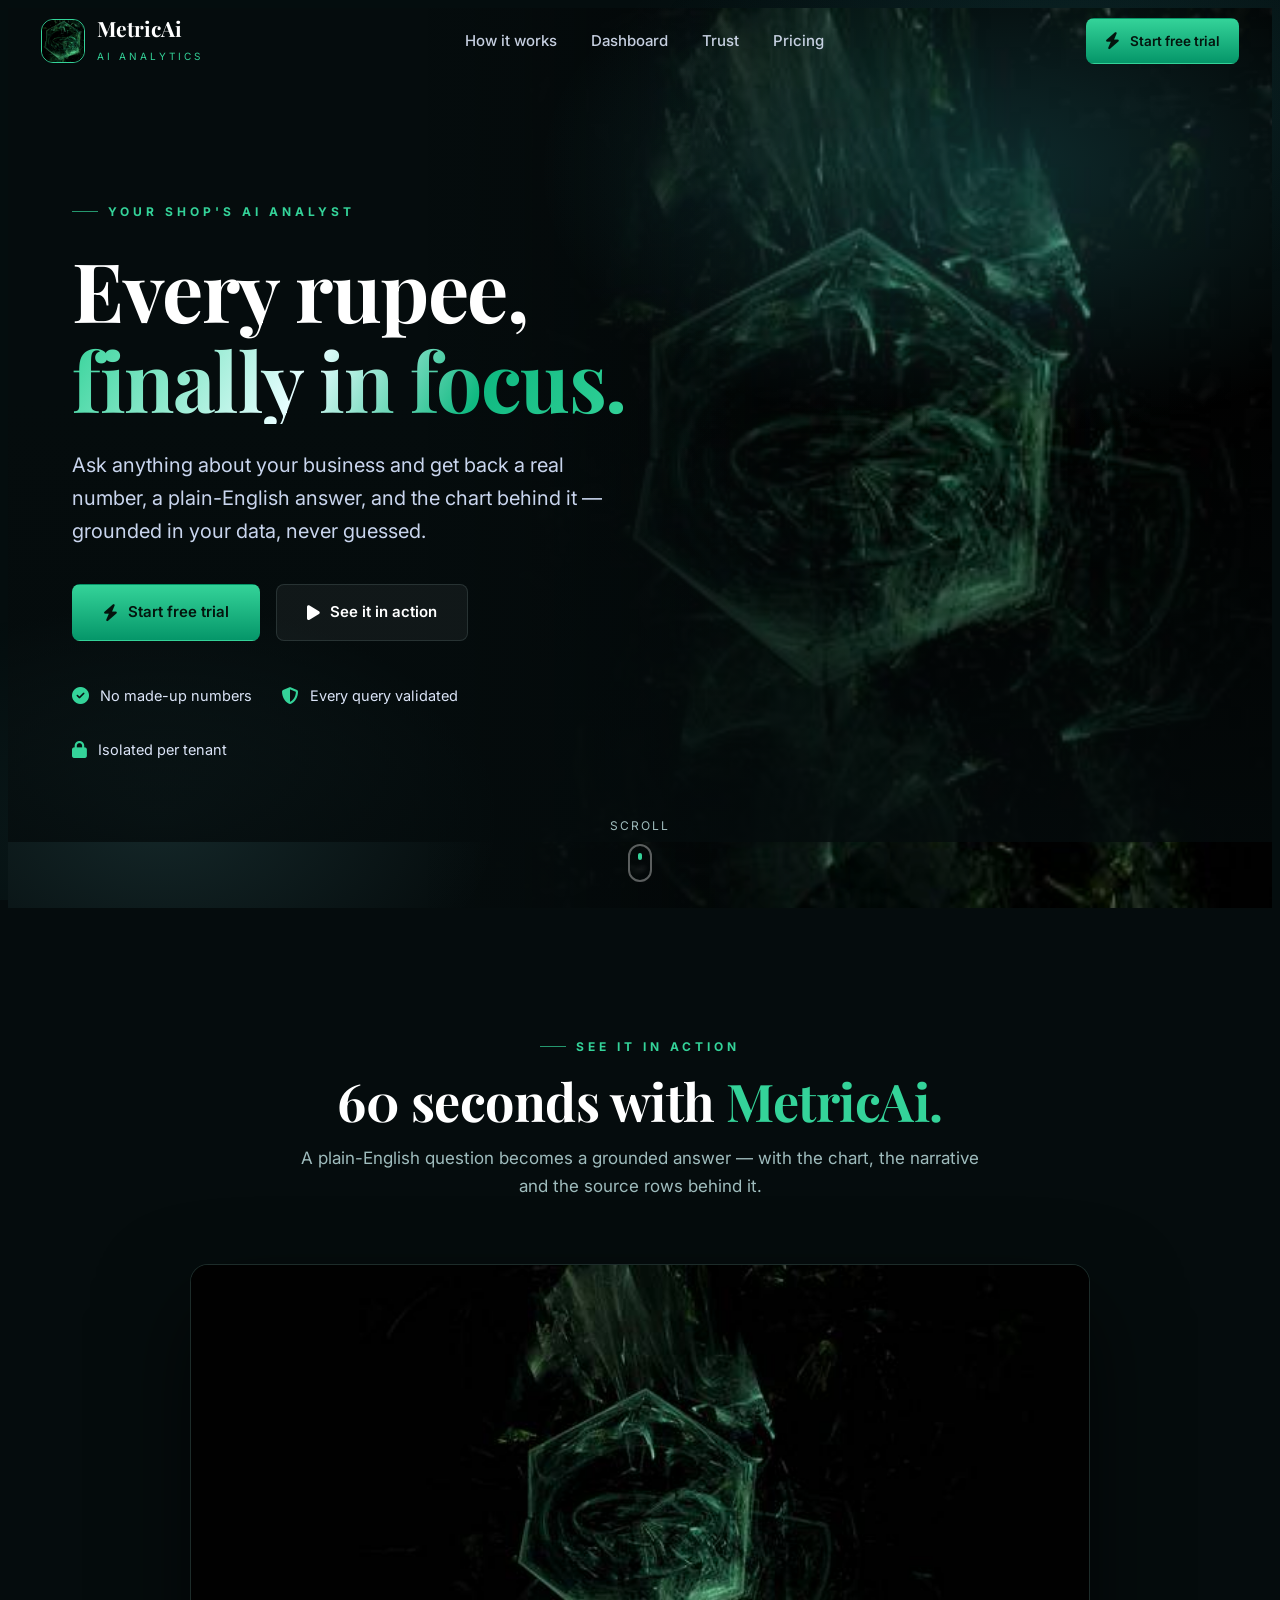
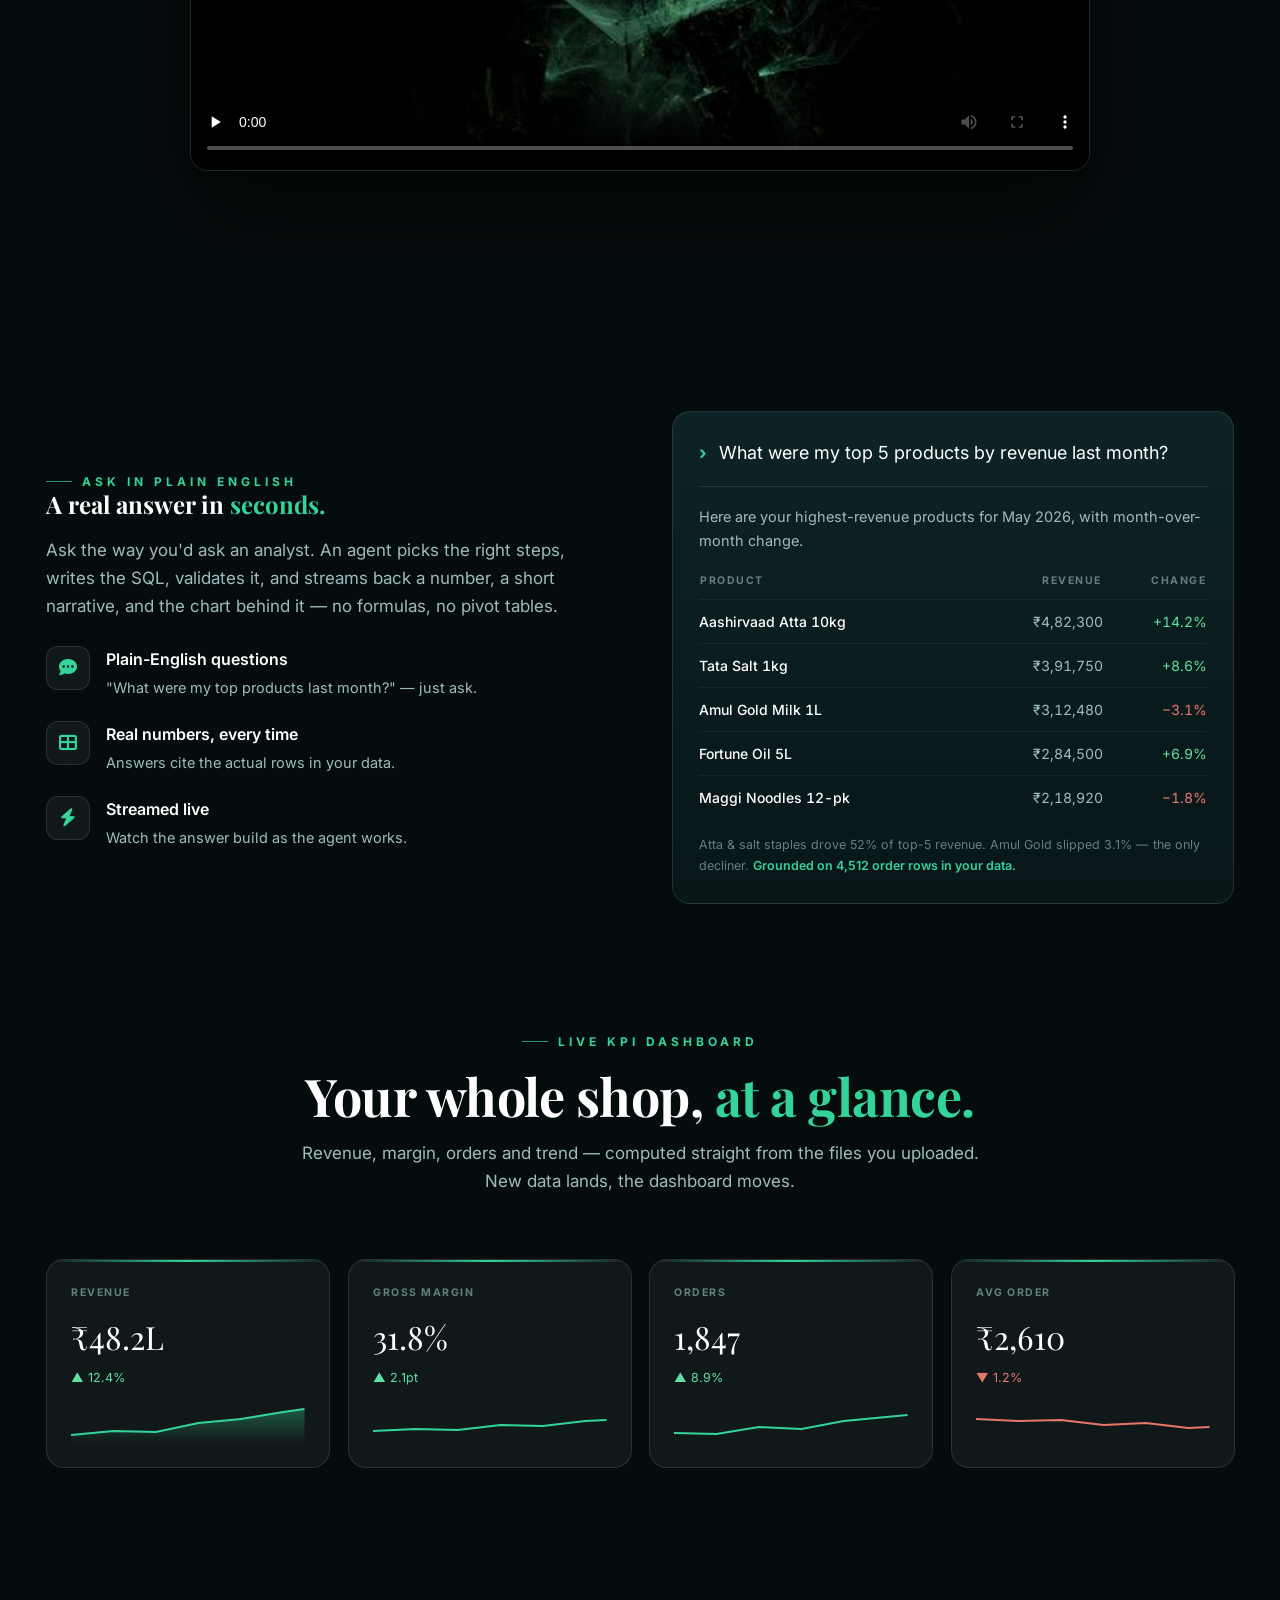
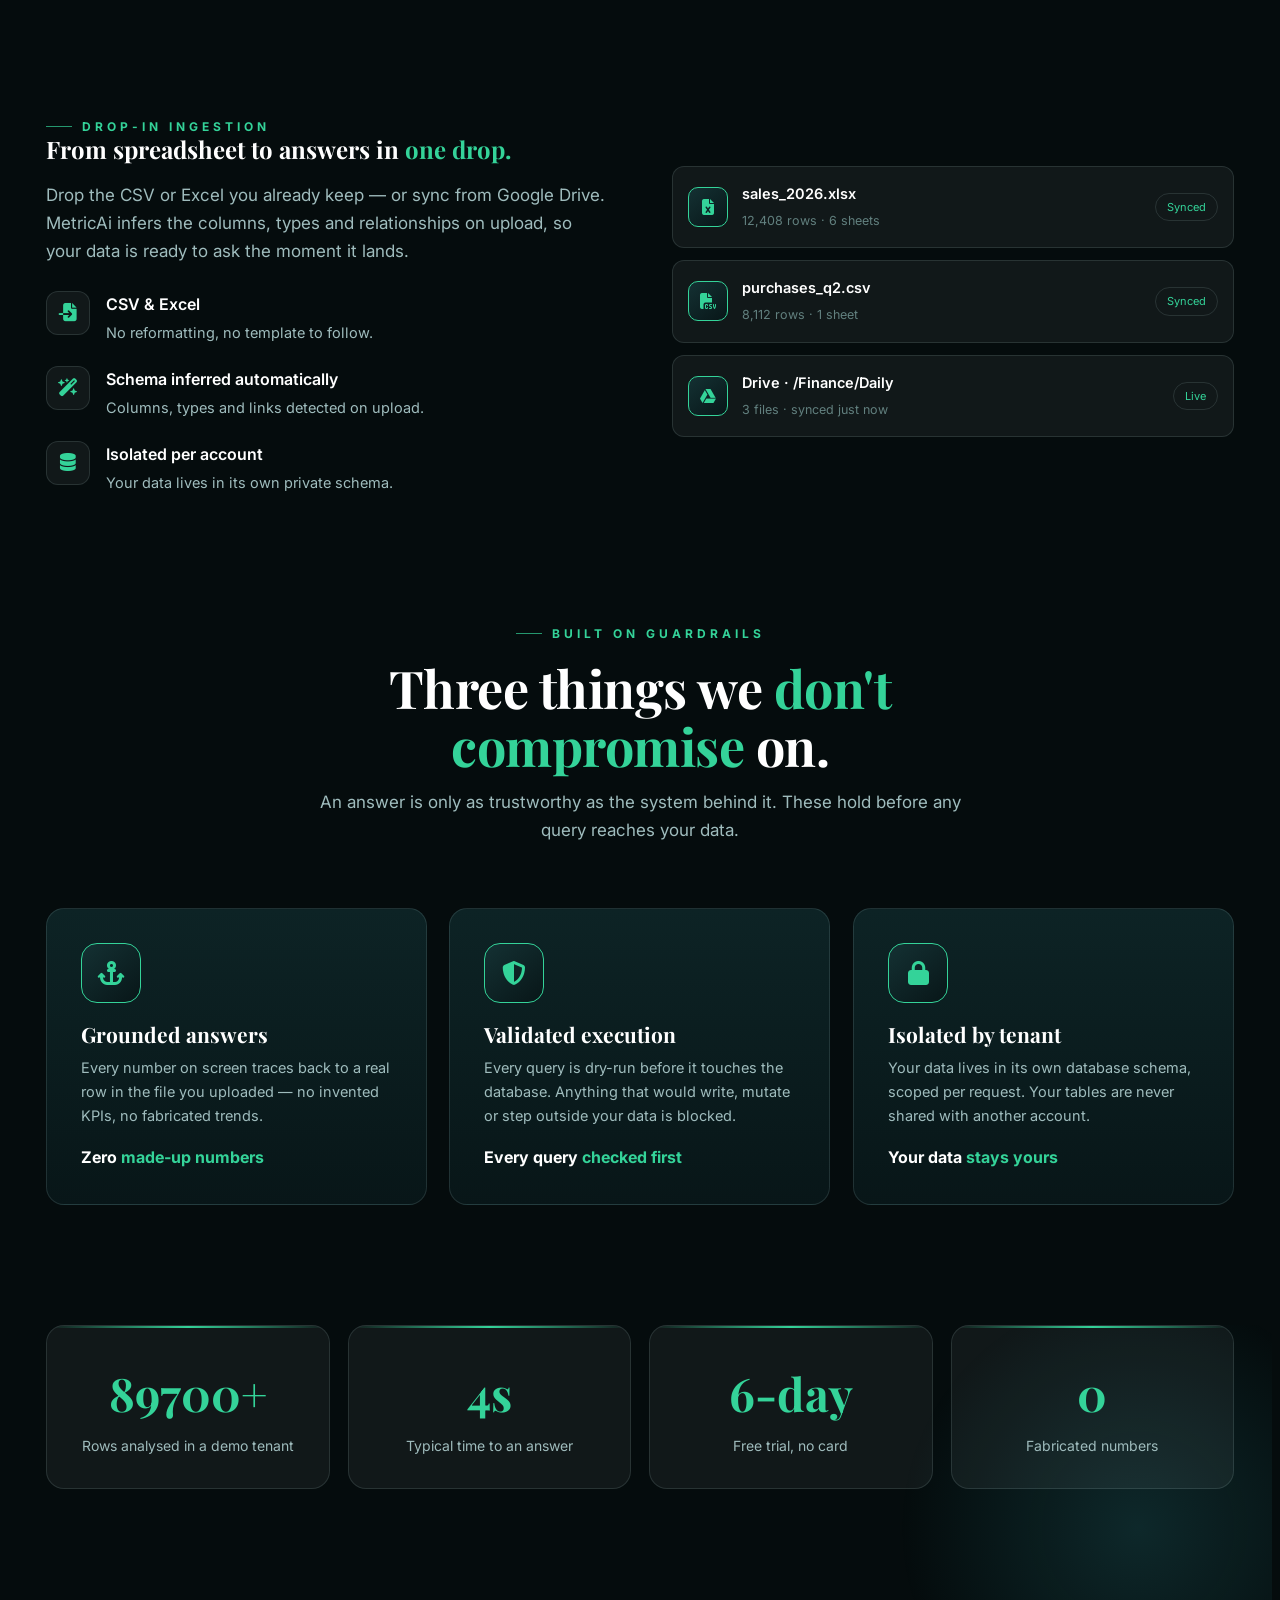
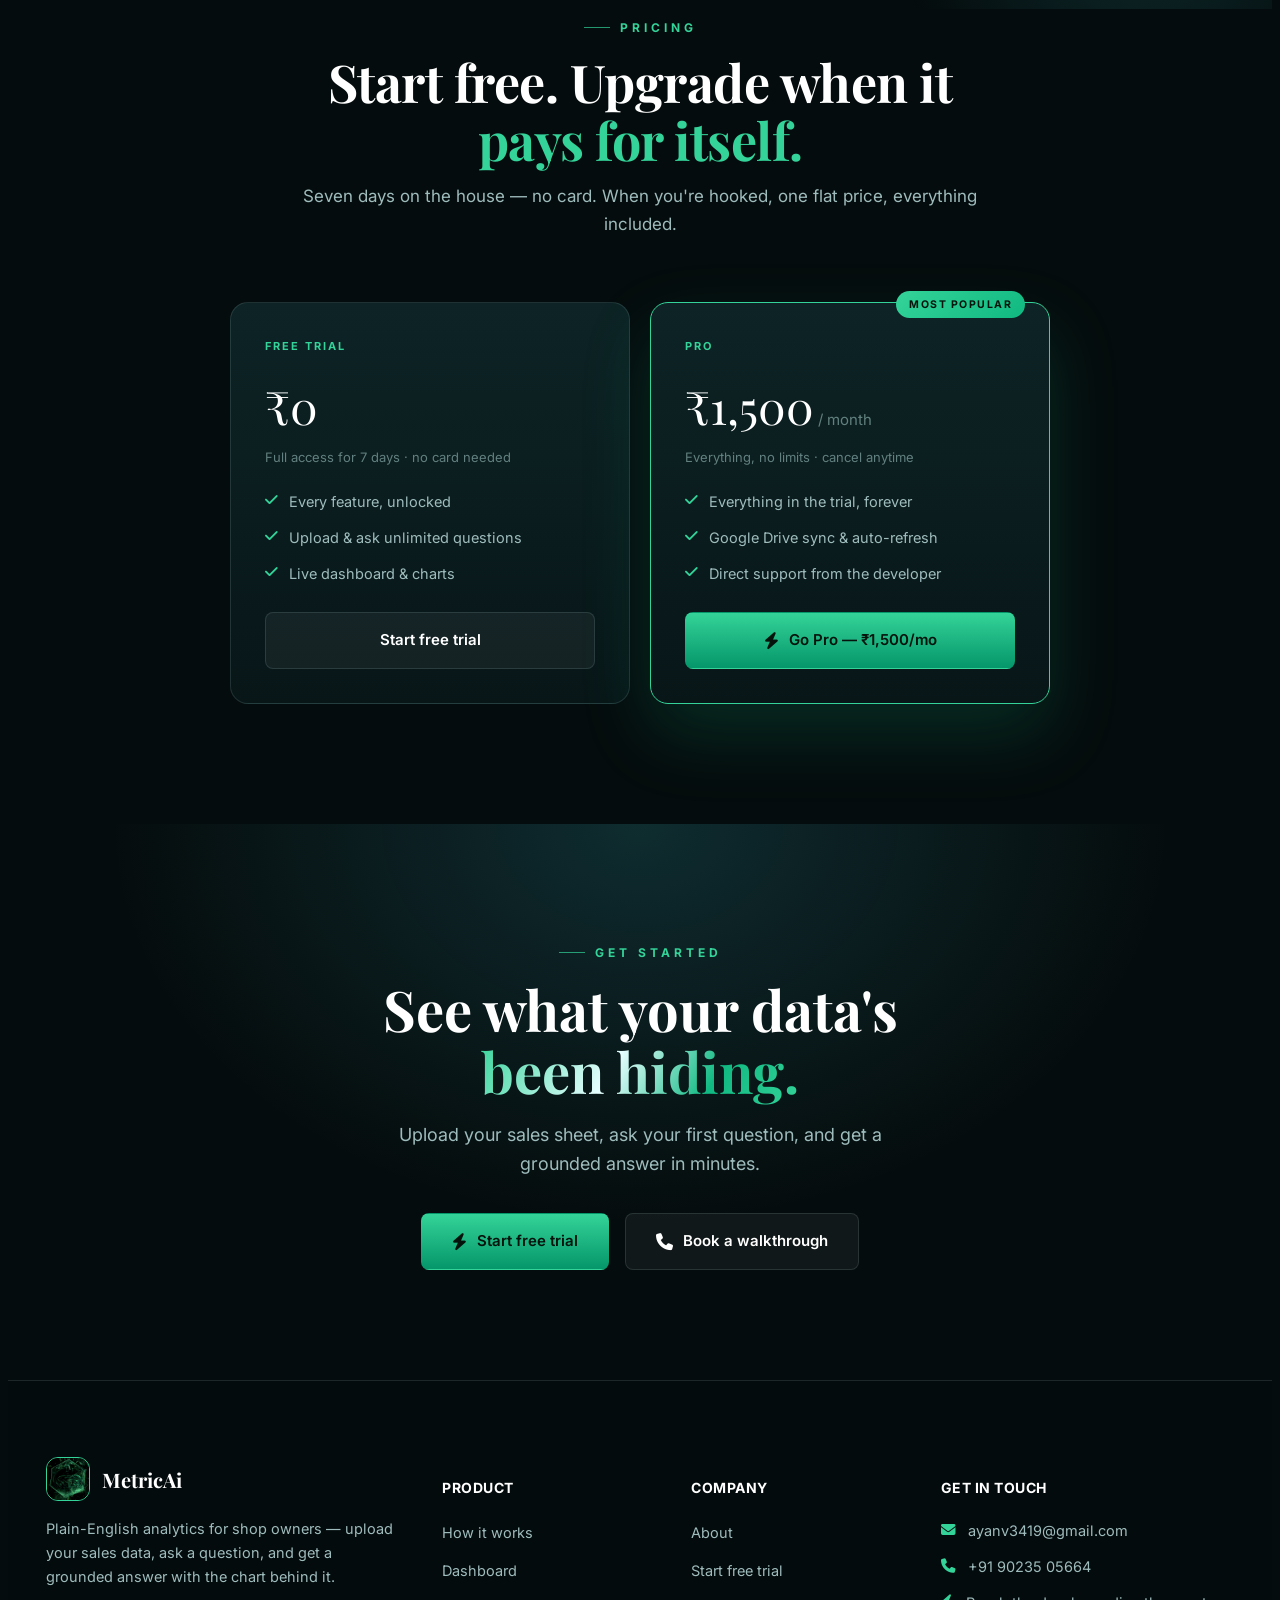
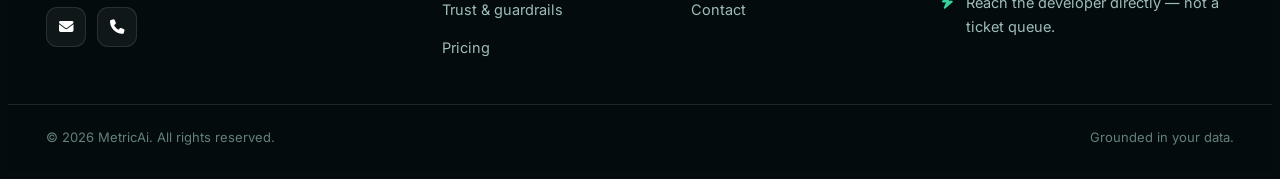
==== commit d8f56ced: "fix(mobile): hide nav trial button on phones + prevent button wrap The nav 'Start free trial' wrappe" ====
--- a/index.html
+++ b/index.html
@@ -18,6 +18,8 @@
     .cin a.cin-btn--gold{ color:#04140d; }
     /* nav hugs the corners (full-width, not the centered 1240 container) */
     .cin-nav .cin-container{ max-width:none; padding-left:clamp(18px,3.2vw,46px); padding-right:clamp(18px,3.2vw,46px); }
+    .cin-btn{ white-space:nowrap; }
+    @media (max-width:760px){ .cin-nav-actions .cin-btn--gold{ display:none; } .cin-brand b{ font-size:19px; } }
     /* HERO: crystal on the RIGHT, its left edge MASKED so it dissolves into the
        dark with no hard seam — like the reference. Scrolling past the hero
        reveals the crystal centred (the fixed site-wide background). */
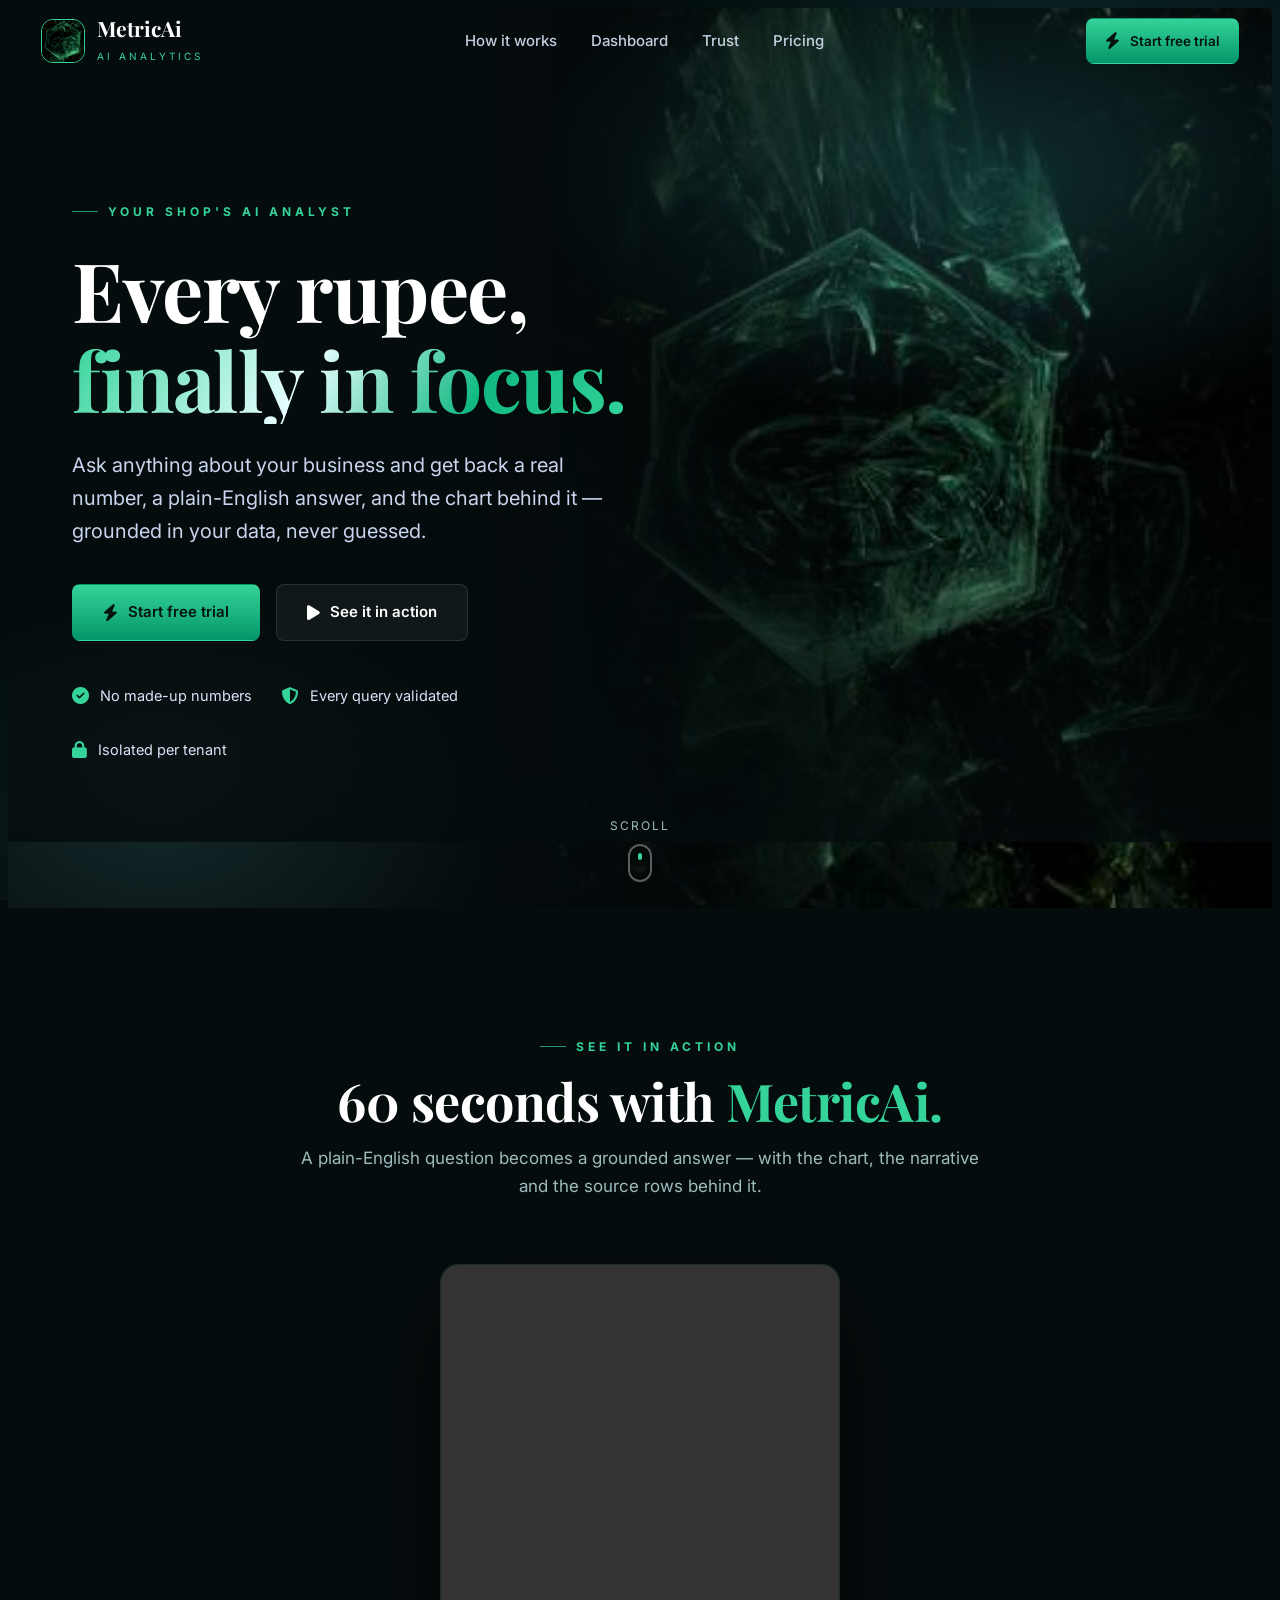
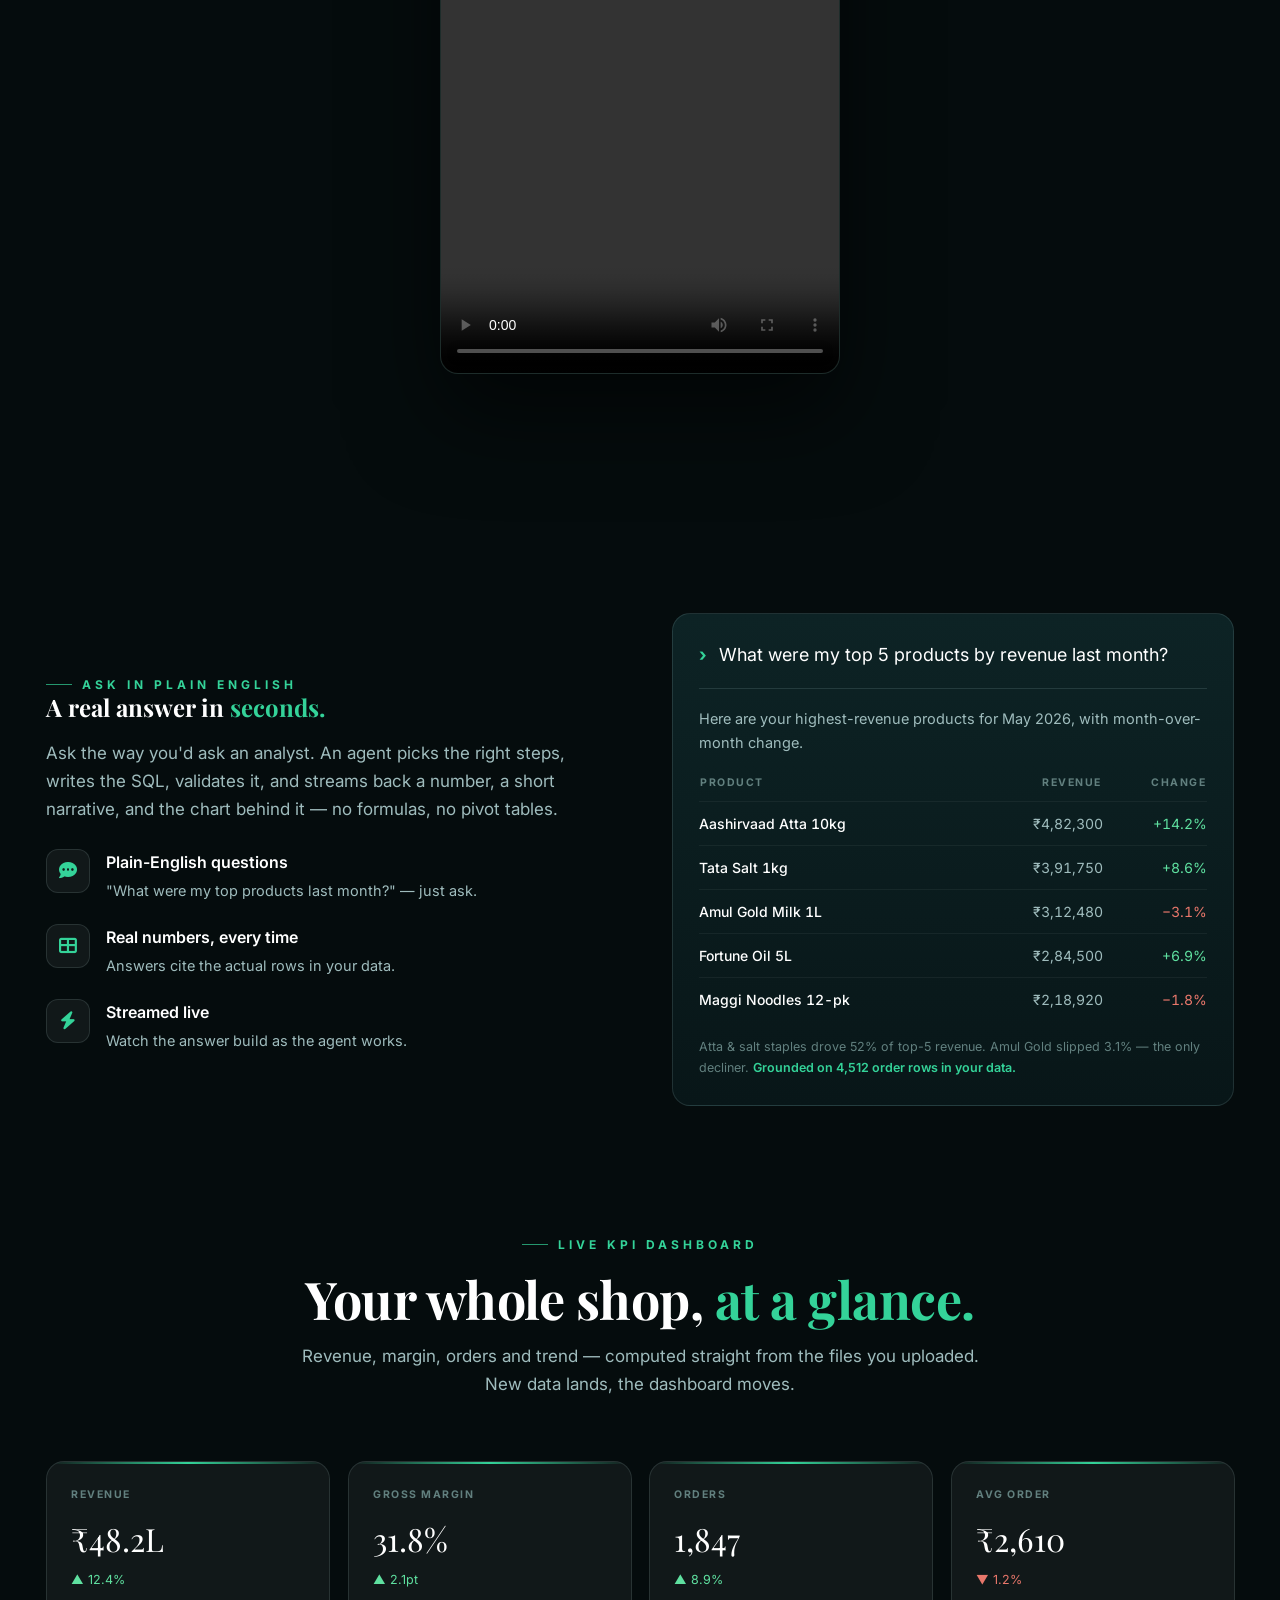
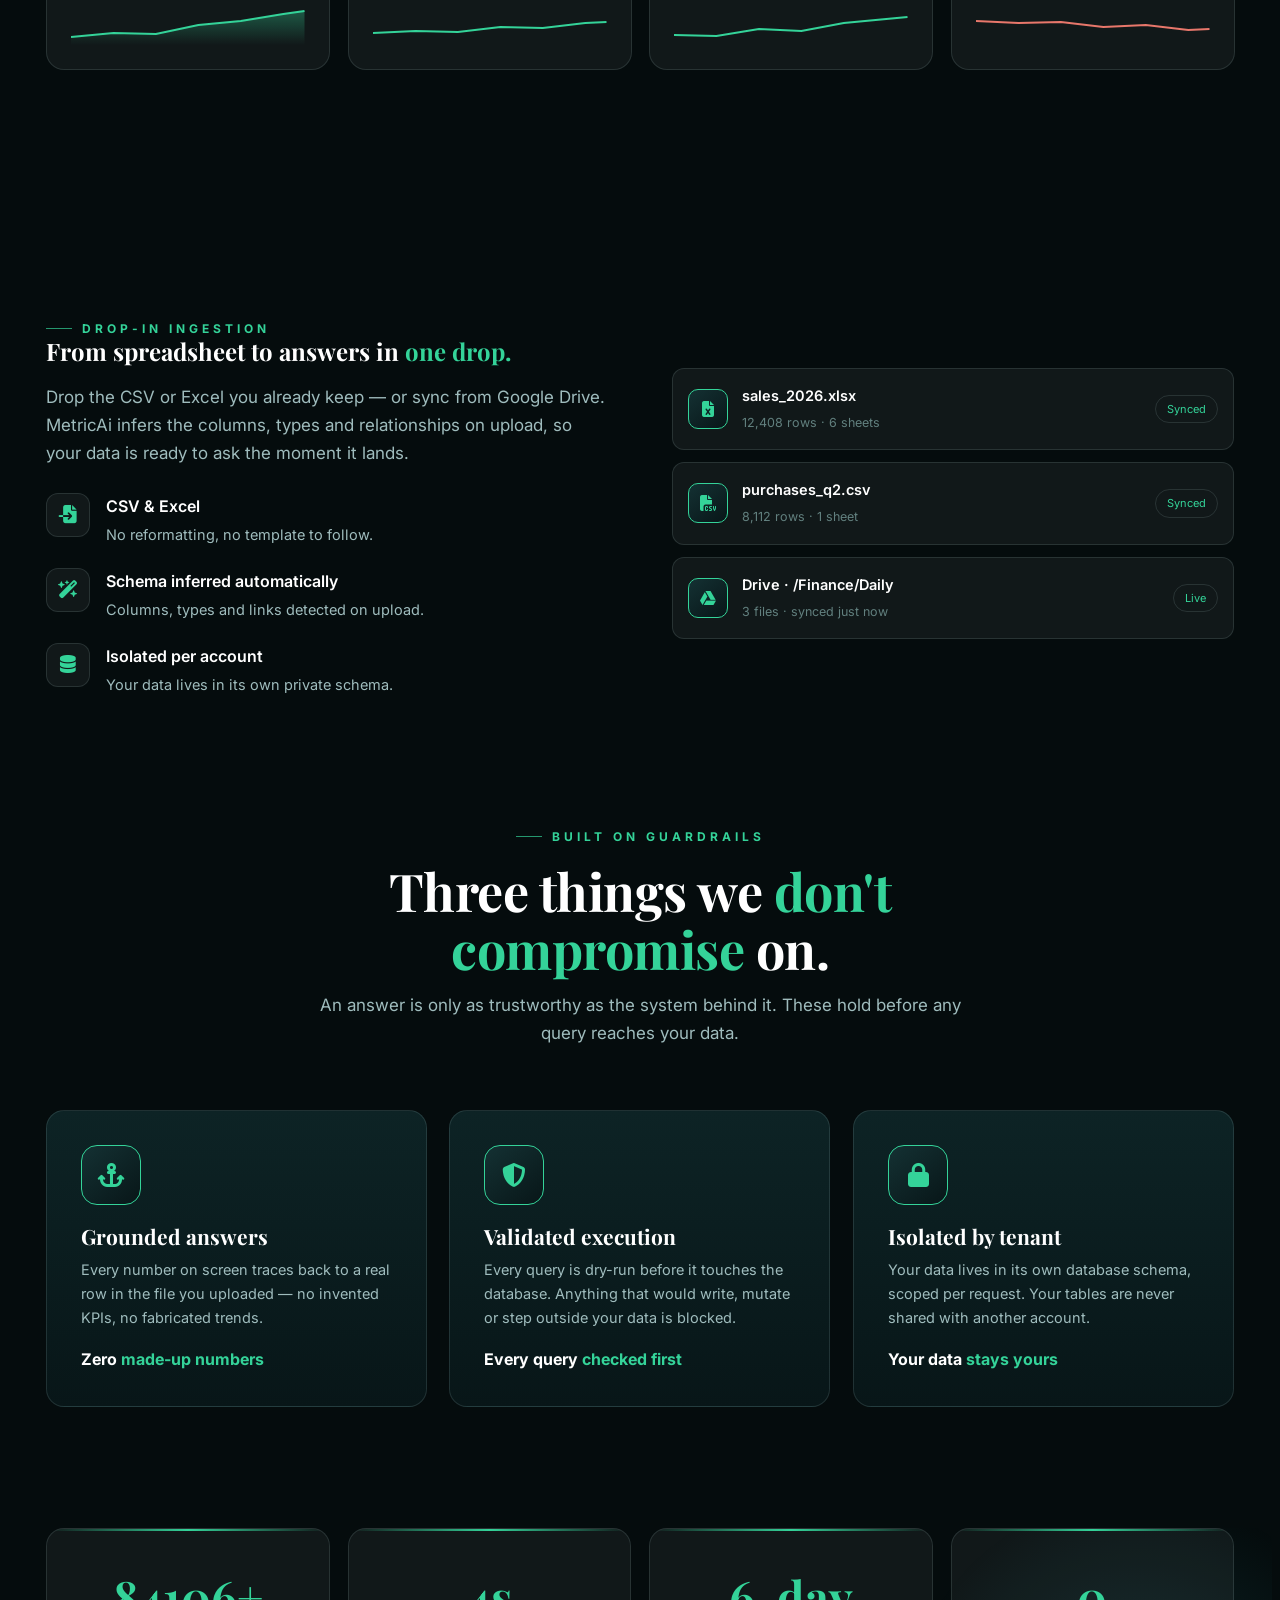
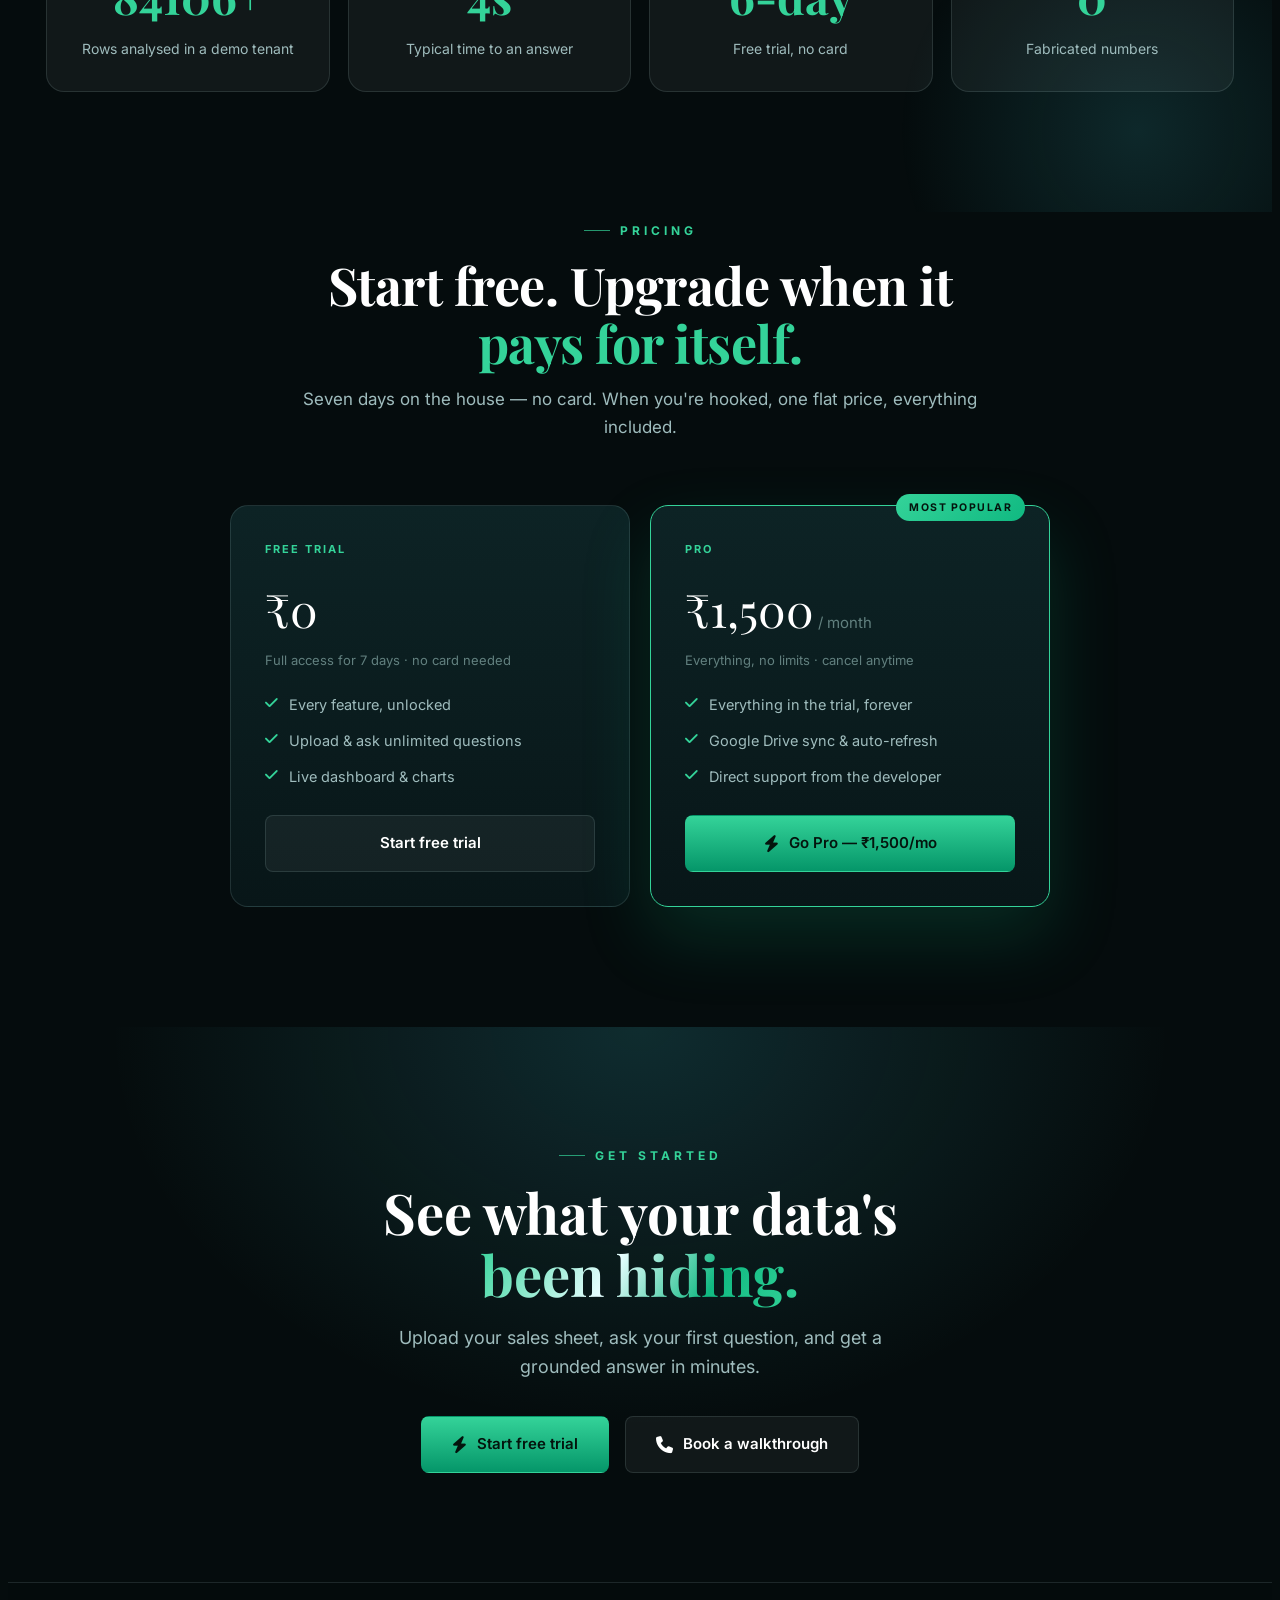
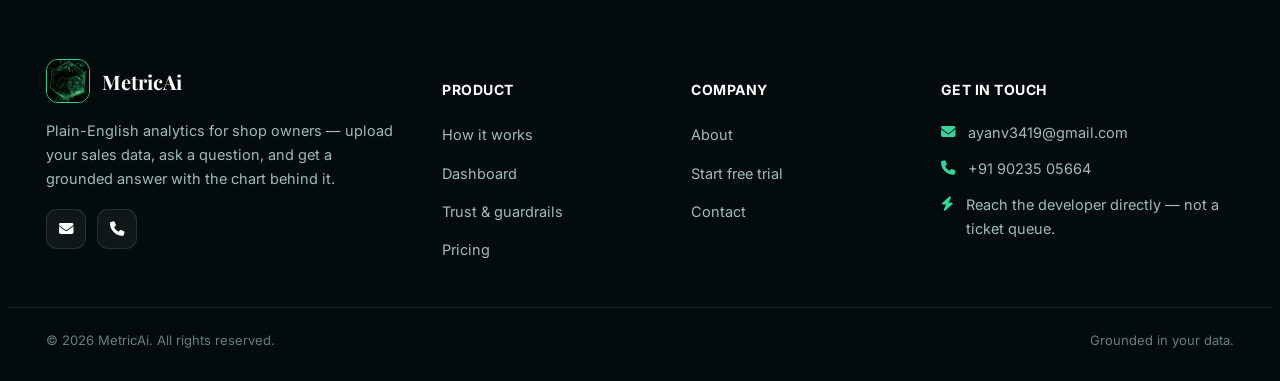
==== commit e8c0638e: "feat(demo): swap site demo to the new vertical MetricAi video + portrait player Co-Authored-By: Clau" ====
--- a/index.html
+++ b/index.html
@@ -85,8 +85,8 @@
     .plan li i{ color:var(--gold); margin-top:3px; }
     .plan .cin-btn{ justify-content:center; margin-top:auto; }
     /* demo video frame */
-    .video-frame{ max-width:900px; margin:0 auto; border-radius:var(--radius); overflow:hidden; border:1px solid var(--glass-line); background:#04100e; box-shadow:0 40px 90px rgba(0,0,0,.6); }
-    .video-frame video{ width:100%; display:block; aspect-ratio:16/9; background:#04100e; }
+    .video-frame{ max-width:400px; margin:0 auto; border-radius:var(--radius); overflow:hidden; border:1px solid var(--glass-line); background:#04100e; box-shadow:0 40px 90px rgba(0,0,0,.6); }
+    .video-frame video{ width:100%; display:block; aspect-ratio:9/16; background:#04100e; object-fit:cover; }
   </style>
 </head>
 <body class="cin">
@@ -153,7 +153,7 @@
         <p>A plain-English question becomes a grounded answer — with the chart, the narrative and the source rows behind it.</p>
       </div>
       <div class="video-frame reveal">
-        <video controls preload="none" playsinline poster="images/poster.jpg" aria-label="MetricAi product walkthrough">
+        <video controls preload="metadata" playsinline aria-label="MetricAi product walkthrough">
           <source src="metric-ai-ad.mp4" type="video/mp4">
           Your browser does not support embedded video. <a href="metric-ai-ad.mp4">Download the clip</a>.
         </video>
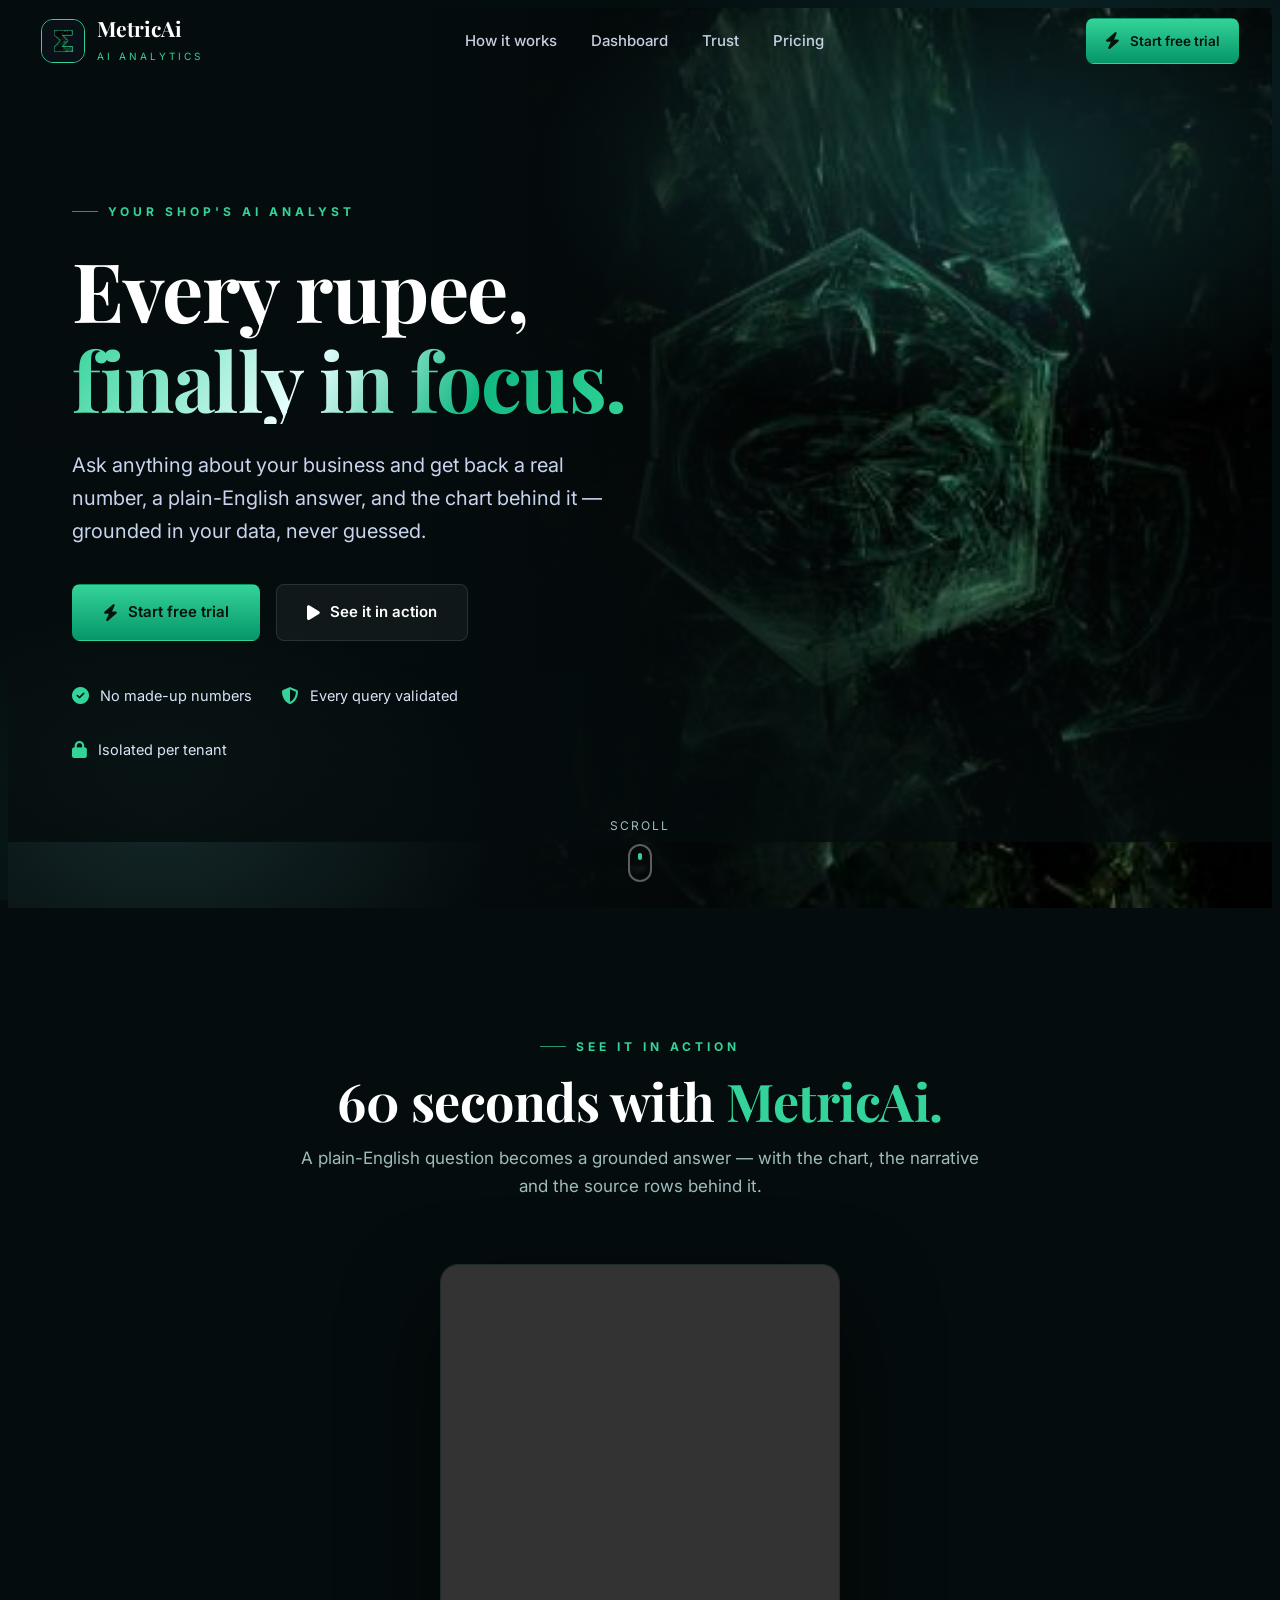
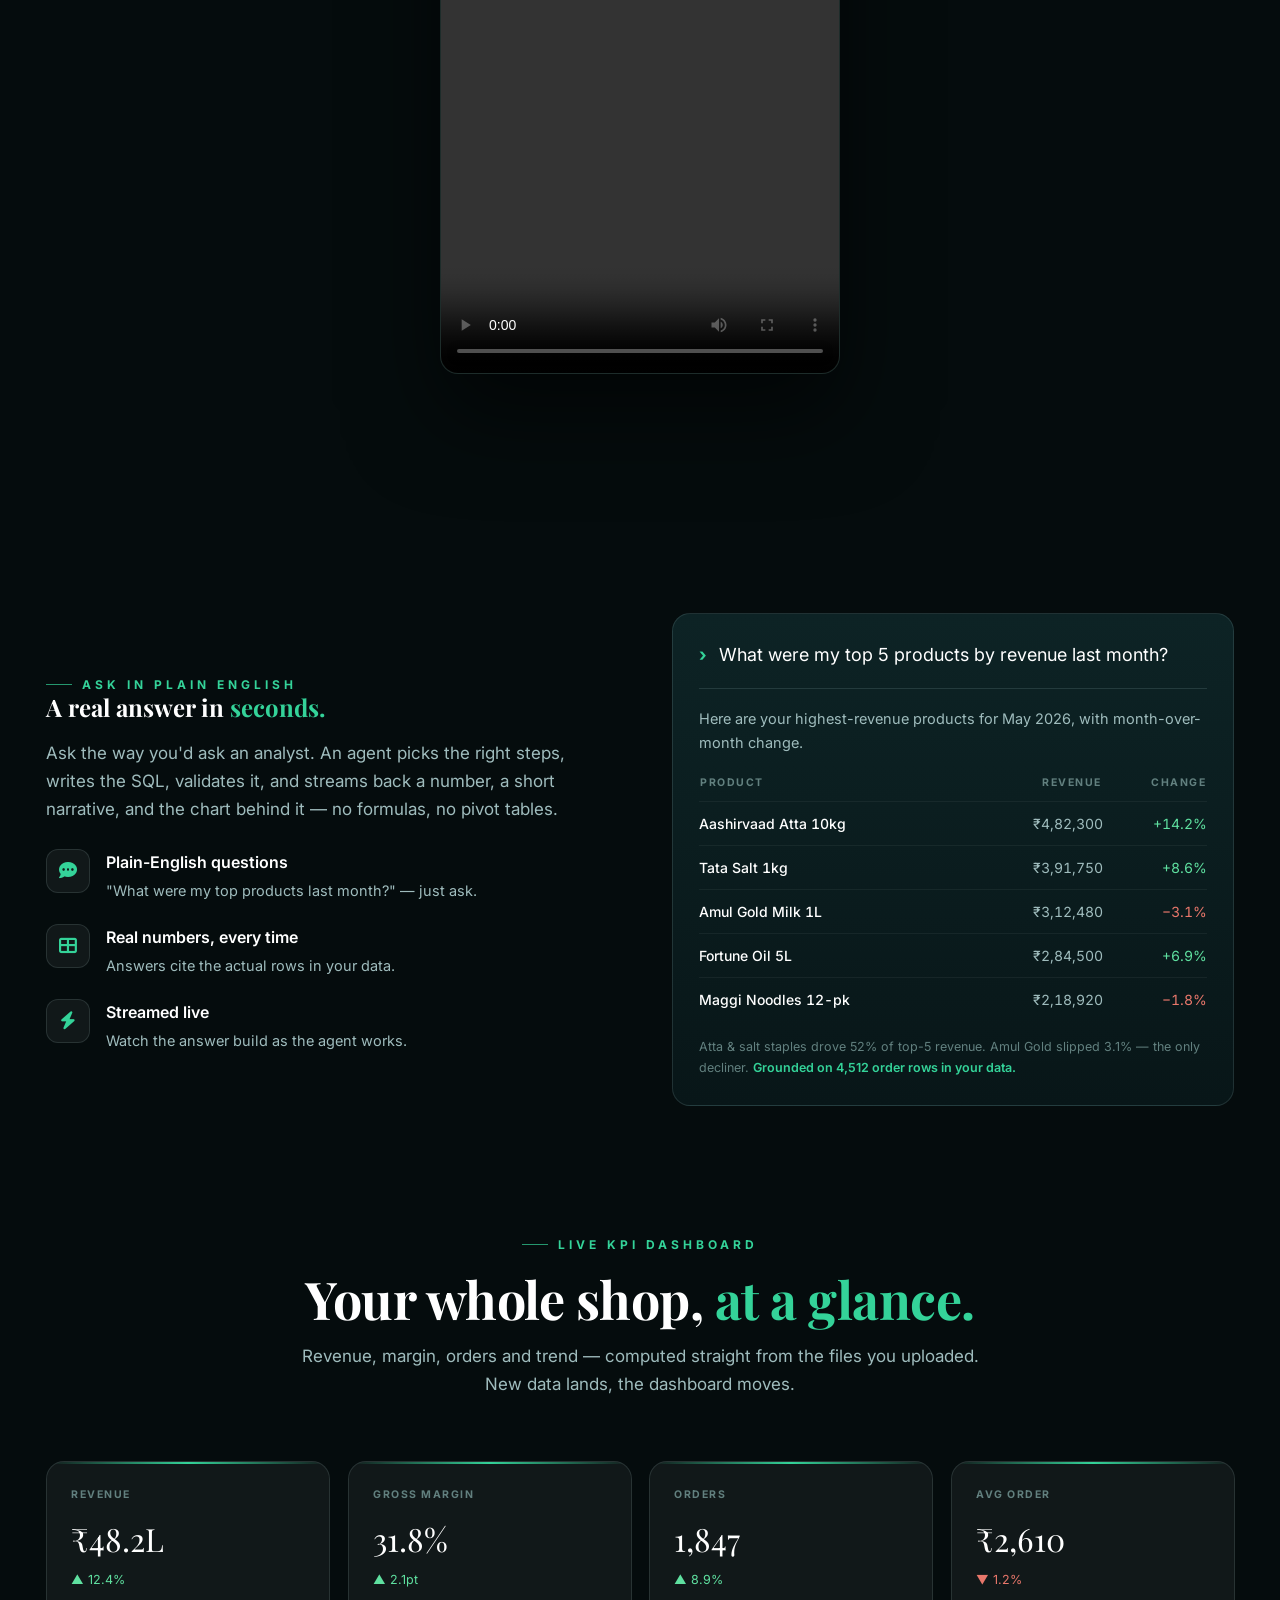
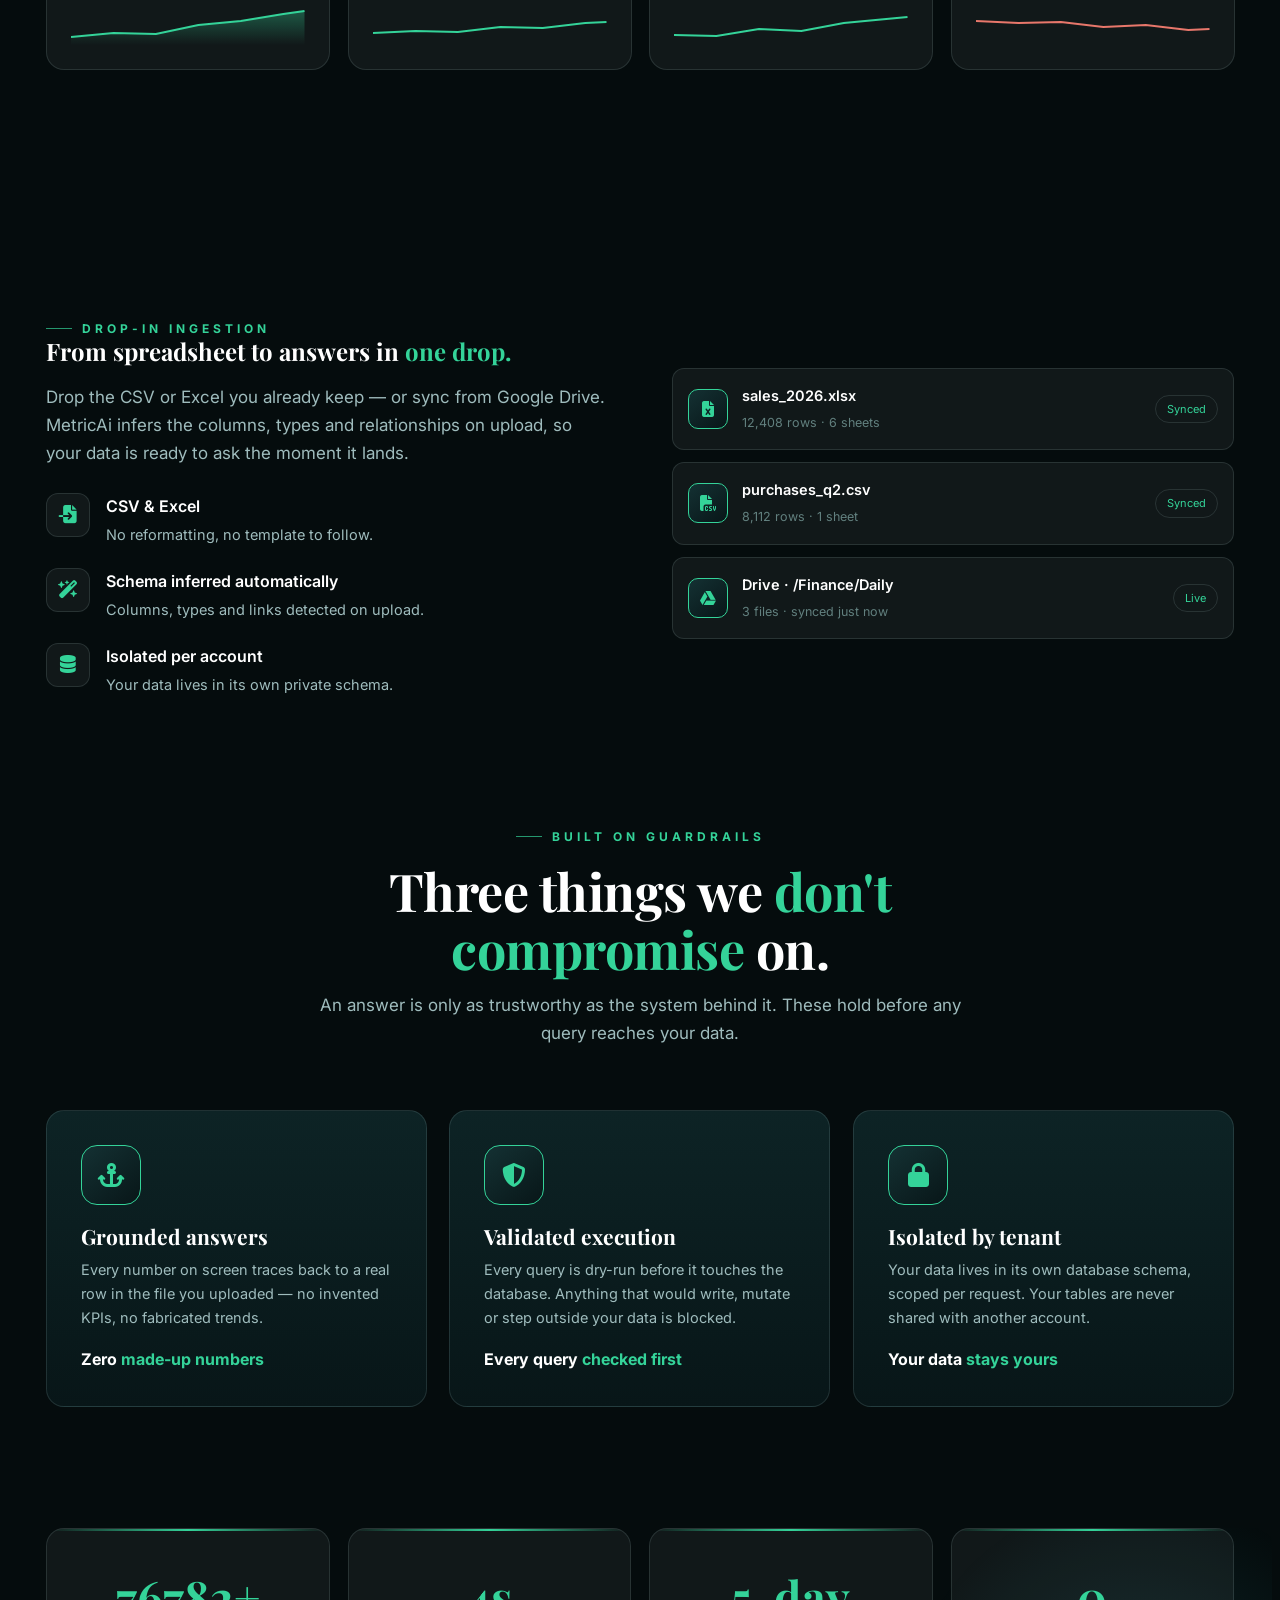
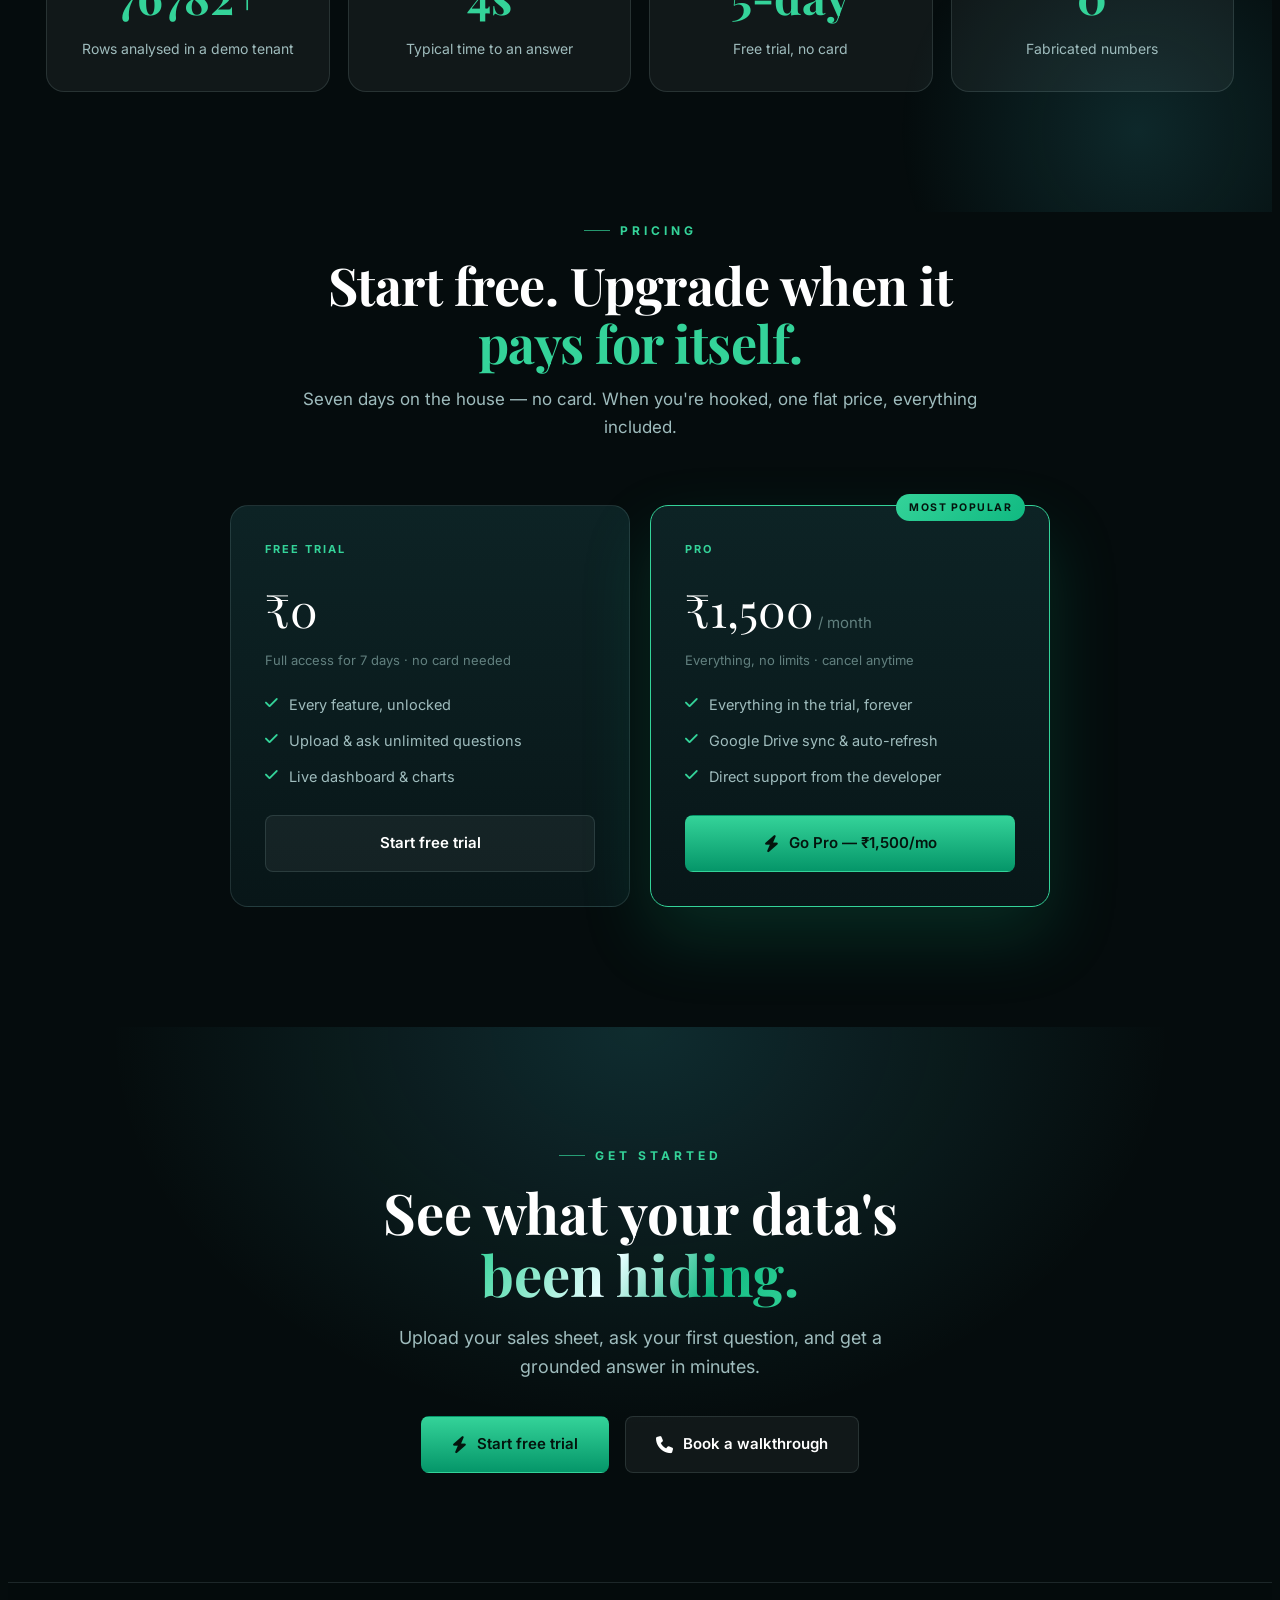
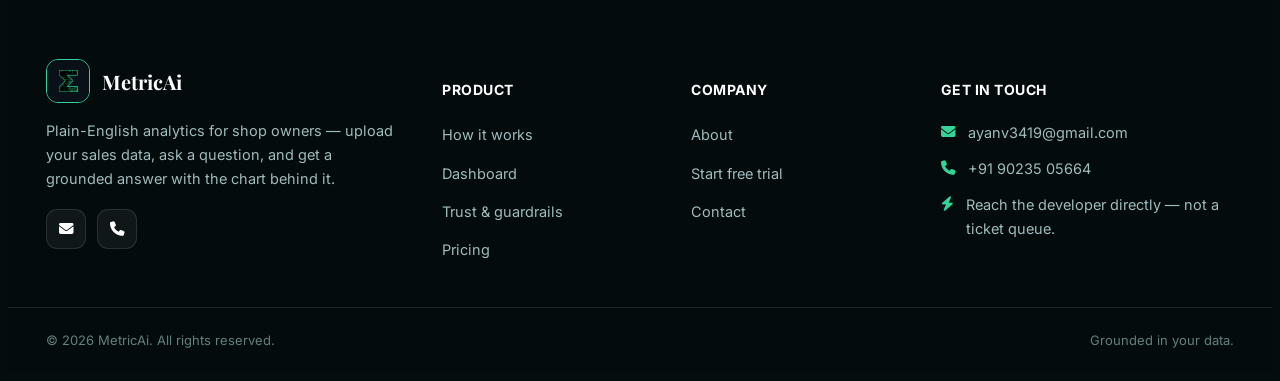
==== commit b5f3ed51: "feat(brand): Sigma-crystal logo in nav/loader/footer + favicon Co-Authored-By: Claude Opus 4.8 <nore" ====
--- a/index.html
+++ b/index.html
@@ -5,6 +5,7 @@
   <meta name="viewport" content="width=device-width, initial-scale=1.0">
   <title>MetricAi — Ask your data, get grounded answers</title>
   <meta name="description" content="MetricAi turns plain-English questions into real numbers, a clear narrative and the right chart — grounded in the rows you uploaded. Built for shop owners.">
+  <link rel="icon" type="image/png" href="images/logo.png">
   <link rel="preconnect" href="https://fonts.googleapis.com">
   <link rel="preconnect" href="https://fonts.gstatic.com" crossorigin>
   <link href="https://fonts.googleapis.com/css2?family=Inter:wght@400;500;600;700&family=Playfair+Display:wght@600;700;800&display=swap" rel="stylesheet">
